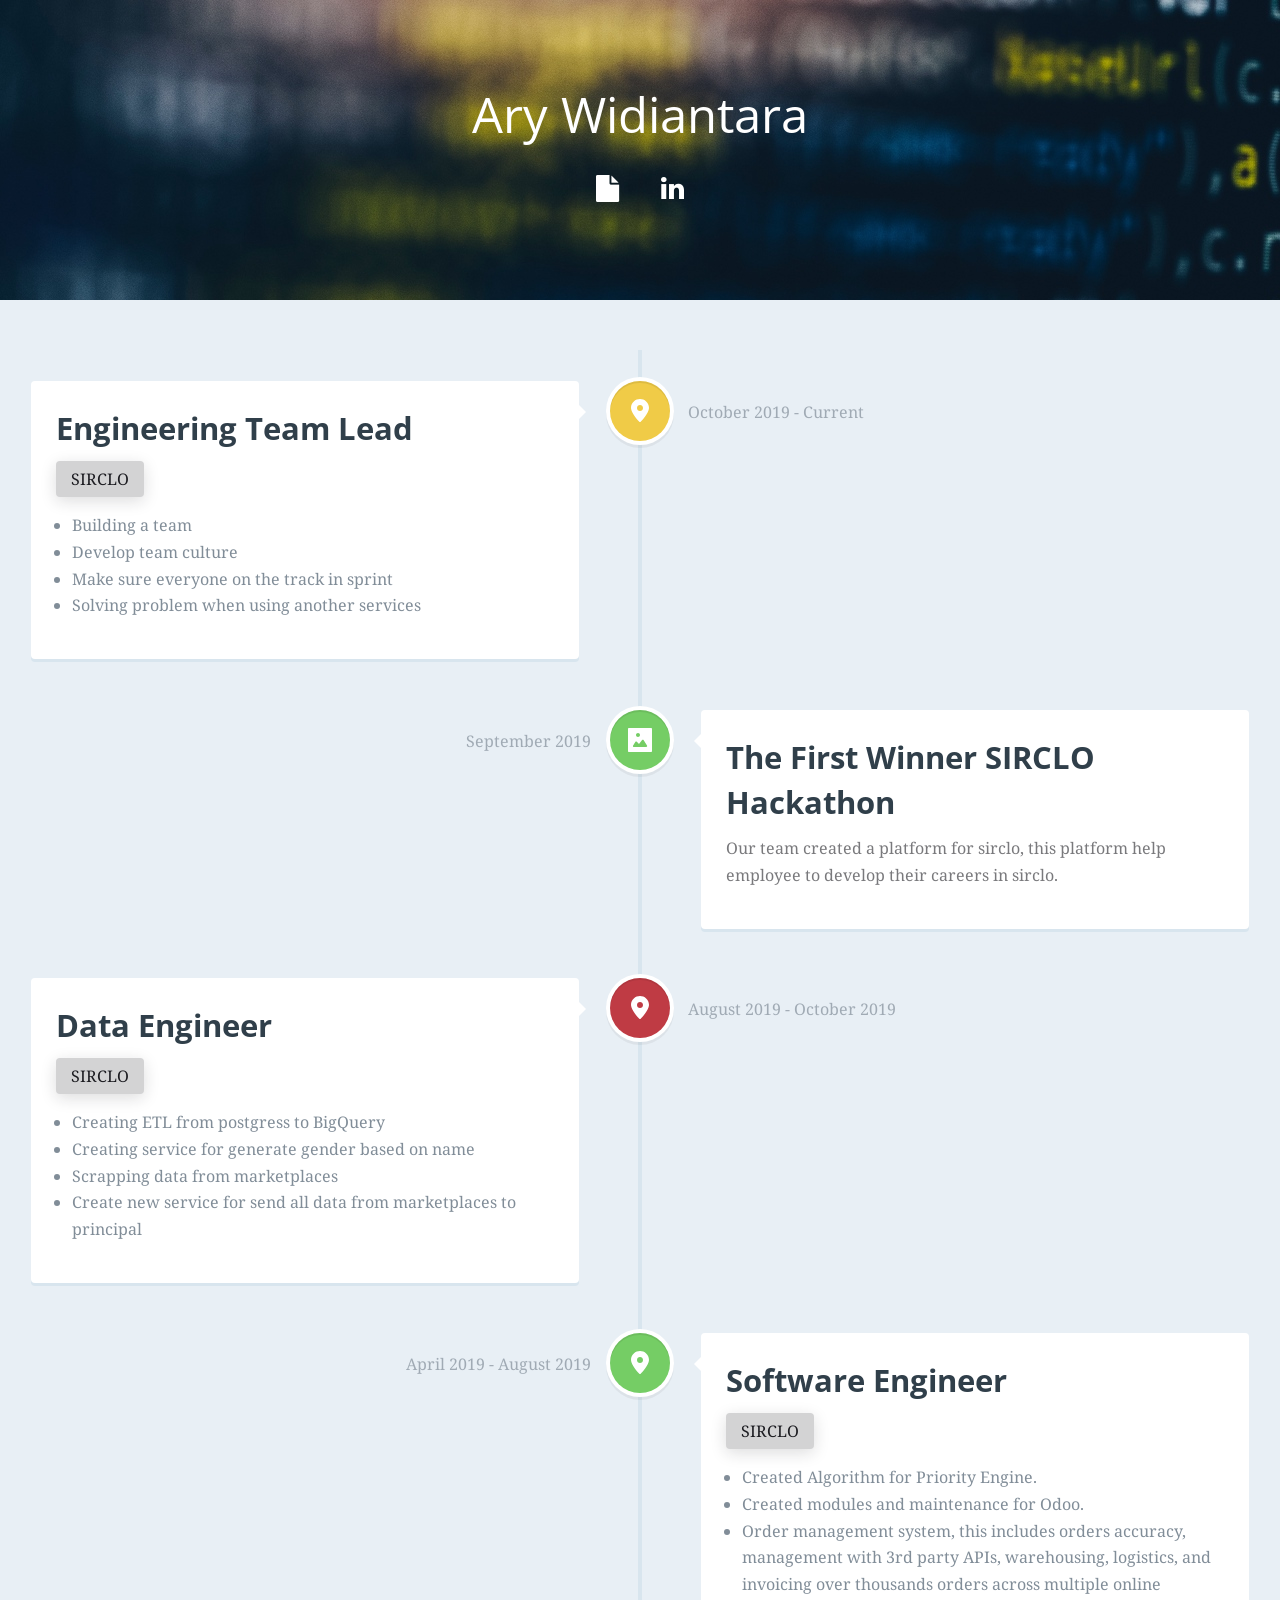
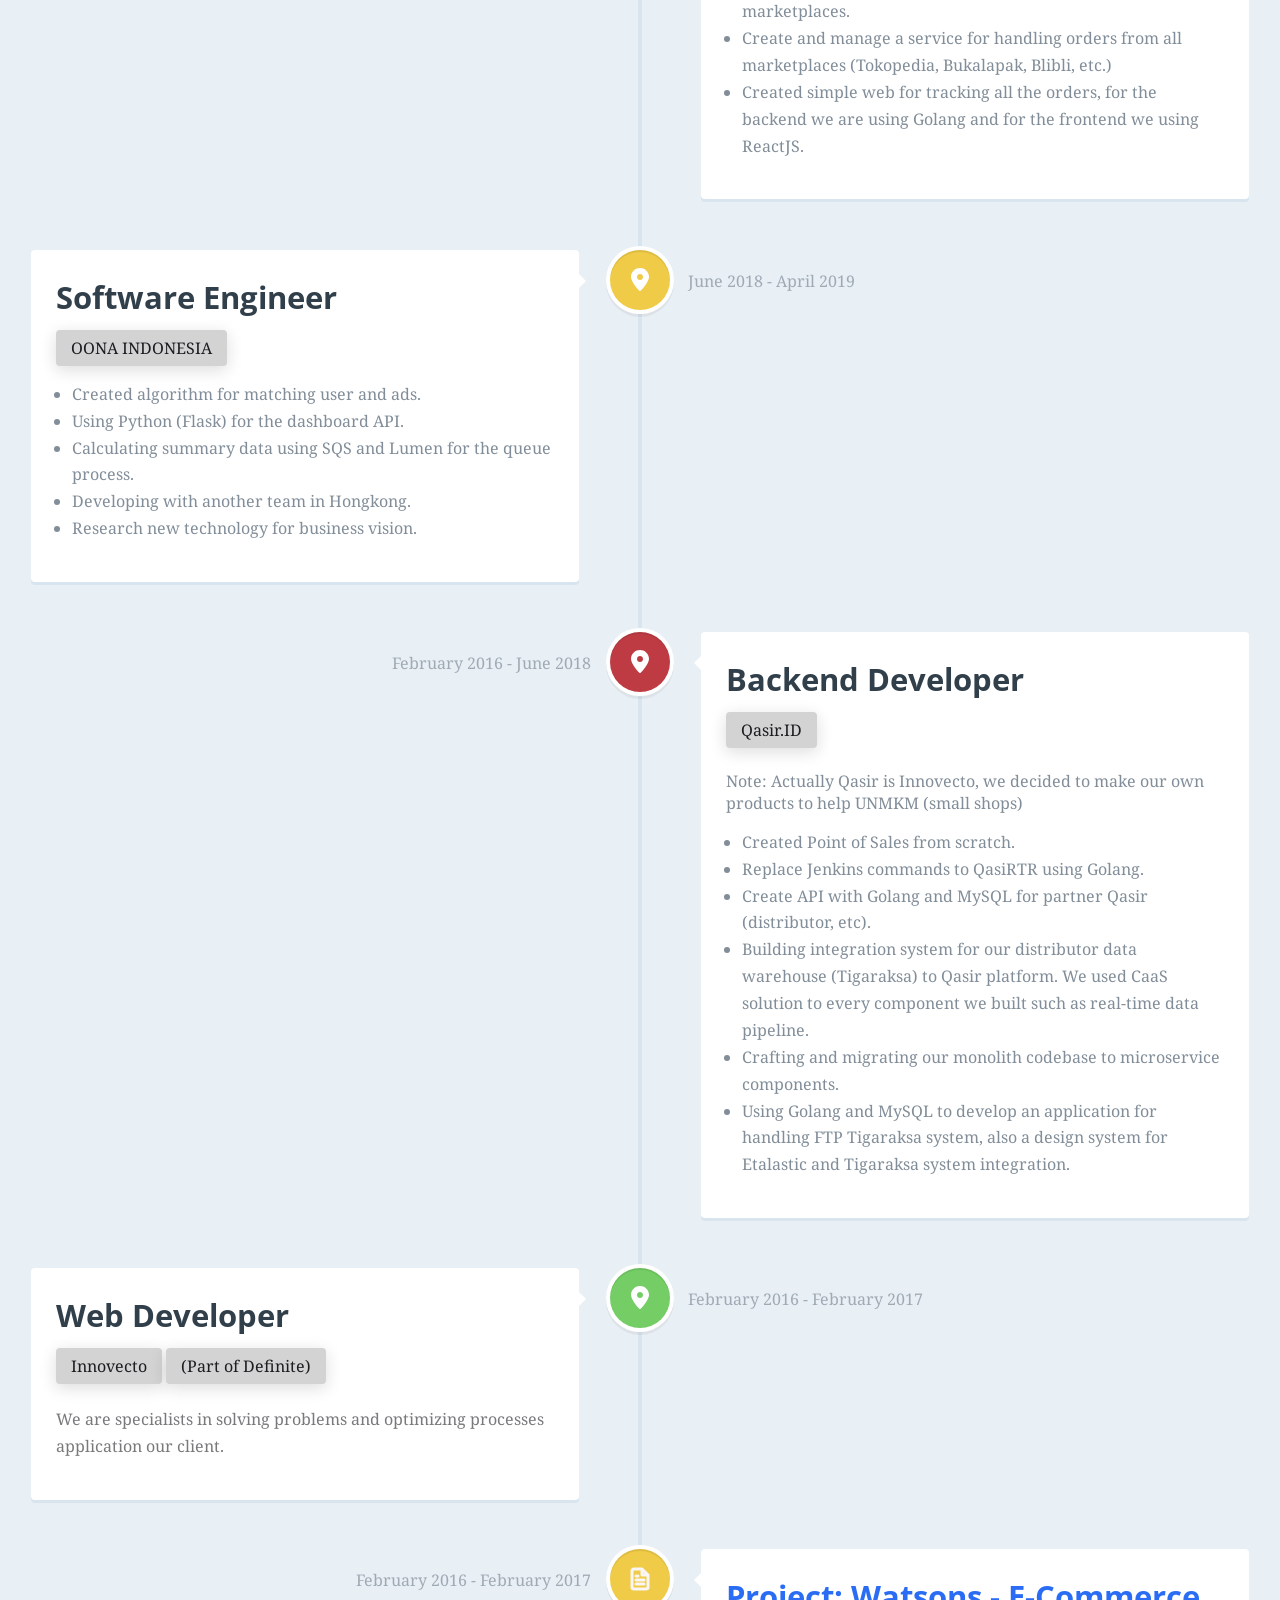
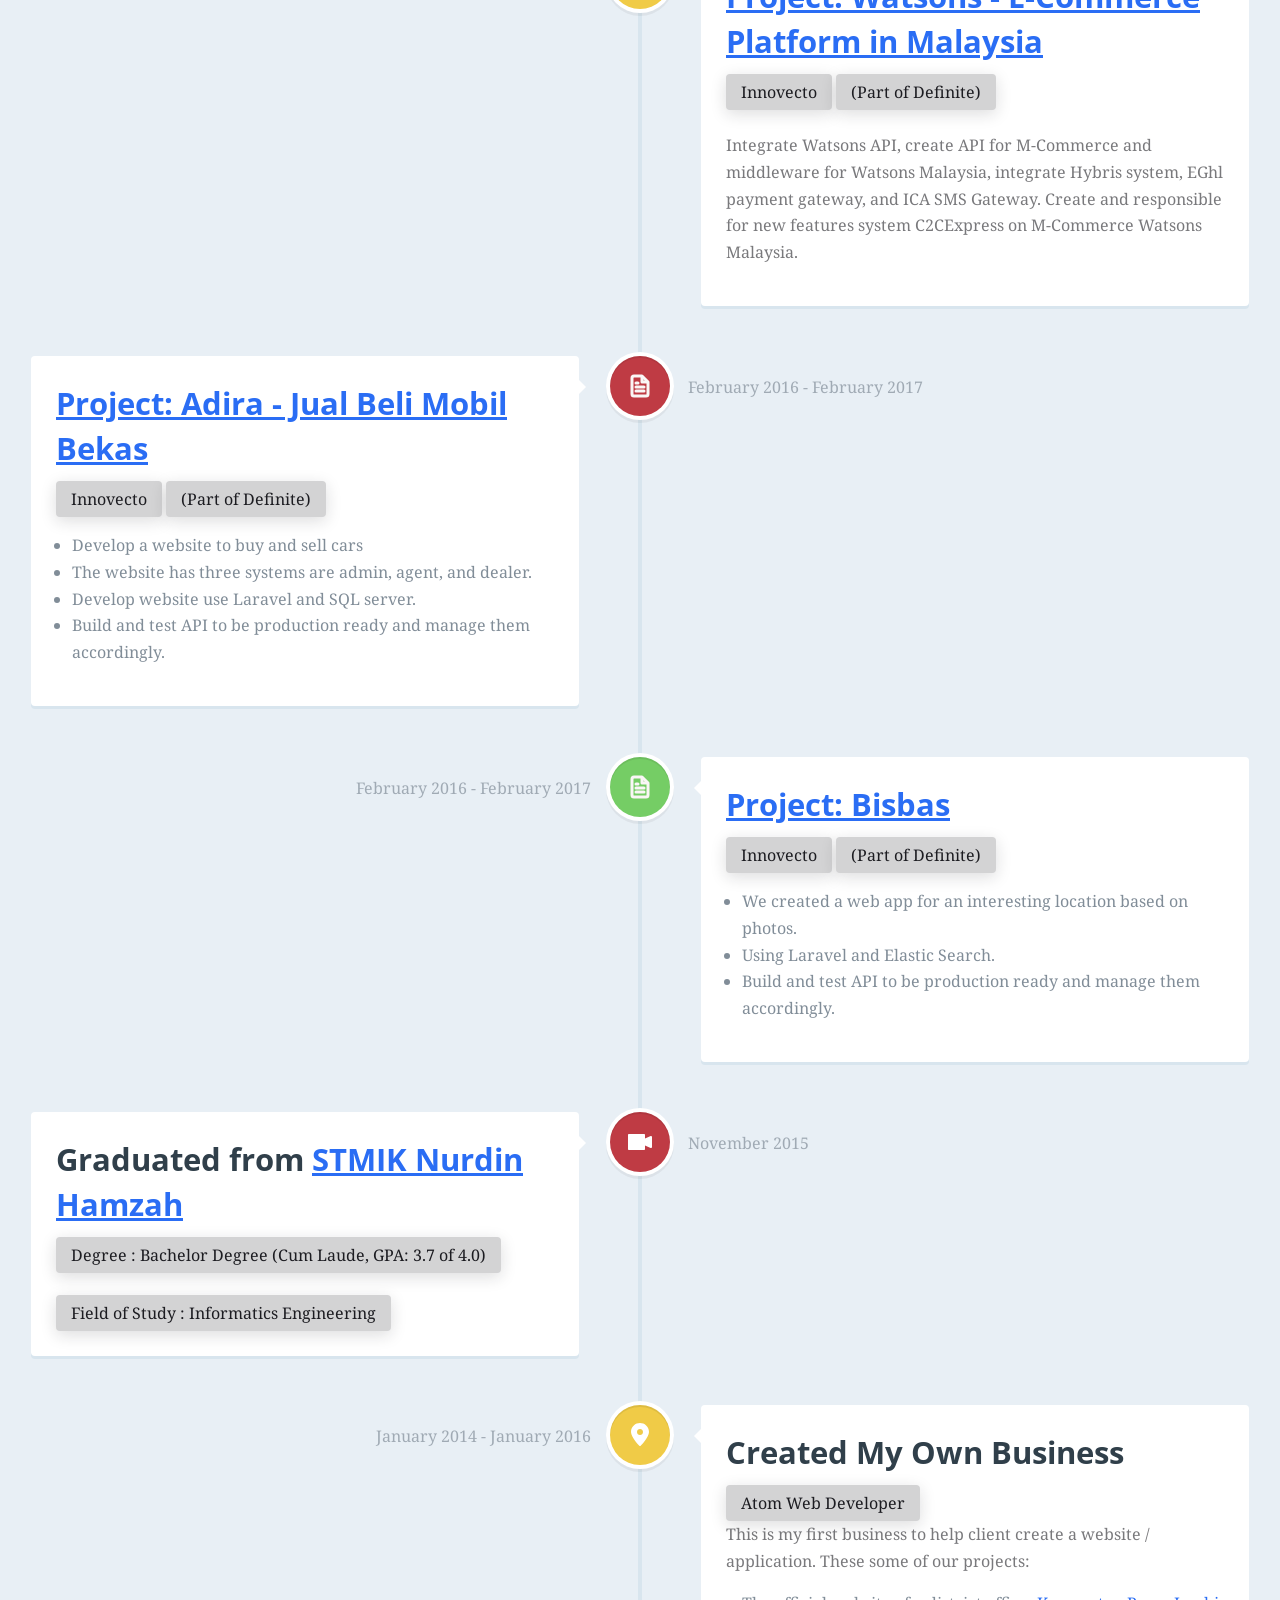
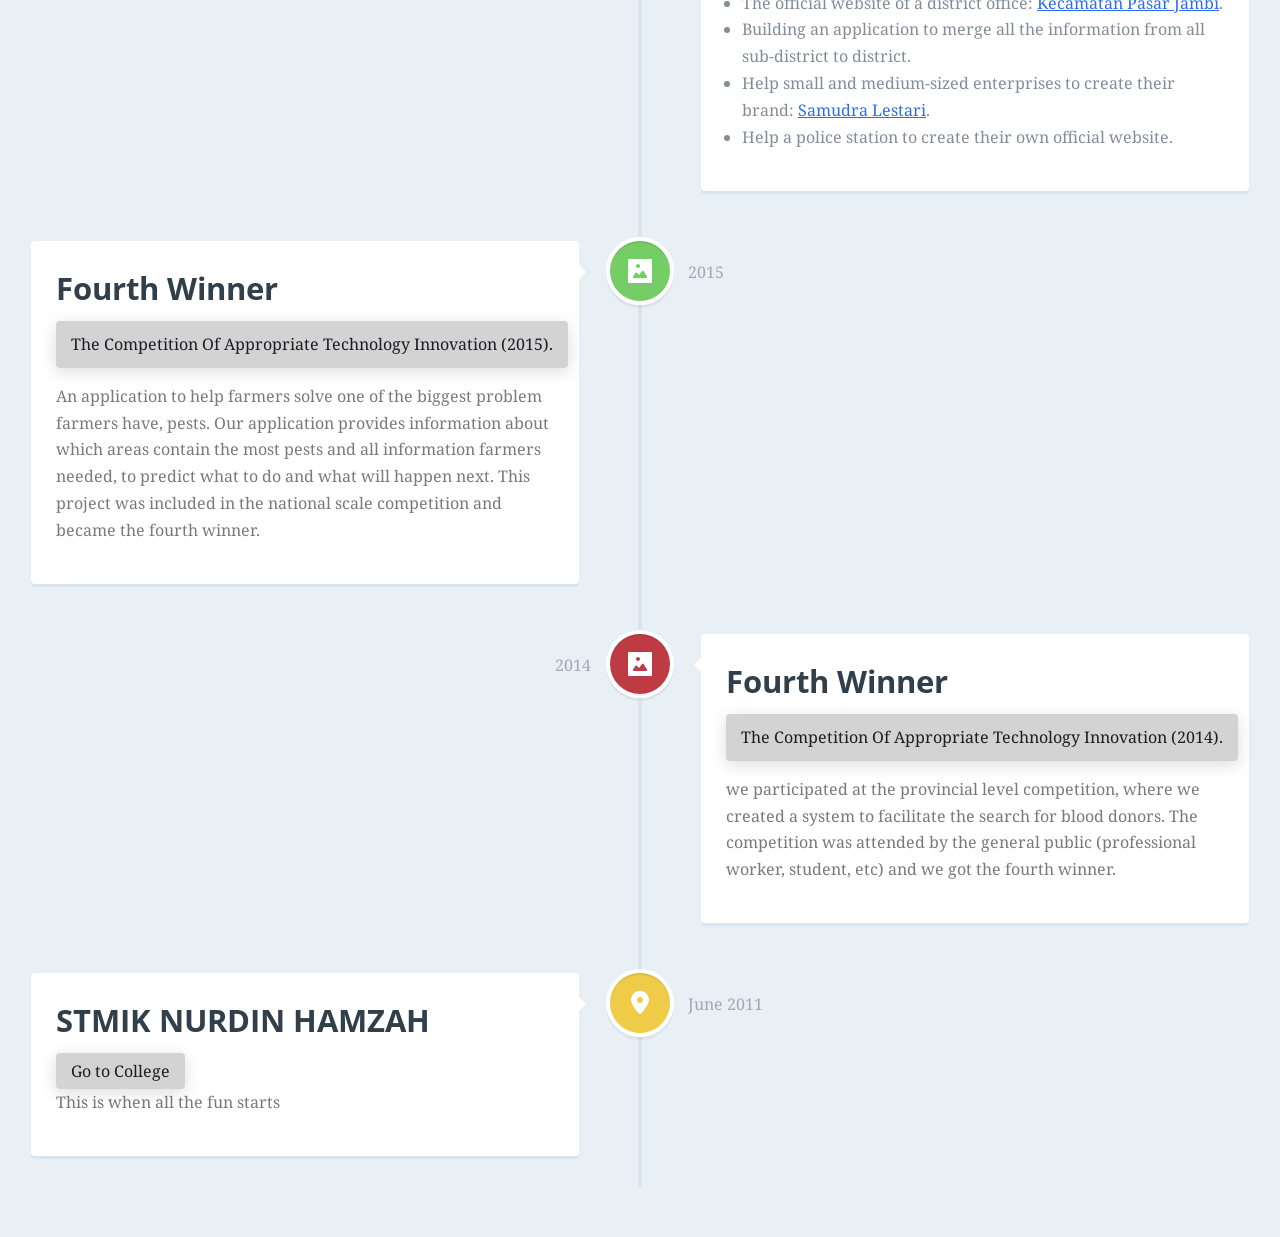
==== index.html @ ec3fc673 "add new personal website" ====
<!doctype html>
<html lang="en">
<head>
	<meta charset="UTF-8">
	<meta name="viewport" content="width=device-width, initial-scale=1">
	<script>document.getElementsByTagName("html")[0].className += " js";</script>
	<link rel="stylesheet" href="assets/css/style.css">
	<link rel="stylesheet" href="assets/font-awesome/css/font-awesome.css">
	<title>My Resume | Ary Widiantara</title>
</head>
<body>
	<header class="cd-main-header text-center flex flex-column flex-center">
    	<h1>Ary Widiantara</h1>
    	<p class="margin-top-sm">
			<a href="https://bit.ly/cv-ary-widiantara" class="btn btn-outline-light" target="_blank">
				<i class="fa fa-file" style="font-size: 27px;"></i>
			</a>
			<a href="https://www.linkedin.com/in/arywidiantara" class="btn btn-outline-light" target="_blank">
				<i class="fa fa-linkedin" style="font-size: 27px;"></i>
			</a>
		</p>
  	</header>

  	<section class="cd-timeline js-cd-timeline">
    	<div class="container max-width-lg cd-timeline__container">
     		<div class="cd-timeline__block">
				<div class="cd-timeline__img cd-timeline__img--location">
					<!-- <img src="assets/img/cd-icon-location.svg" alt="Location"> -->
					<img src="assets/img/cd-icon-location.svg" alt="Idea">
        		</div> <!-- cd-timeline__img -->

        		<div class="cd-timeline__content text-component">
		  			<h2>Engineering Team Lead</h2>
		  			<a href="https://www.sirclo.com/id/" target="_blank" class="btn btn--subtle">
						SIRCLO
					</a>
					<p class="color-contrast-medium">
						<ul>
							<li>Building a team</li>
							<li>Develop team culture</li>
							<li>Make sure everyone on the track in sprint</li>
							<li>Solving problem when using another services</li>
						</ul>
					</p>
					
          			<div class="flex justify-between items-center">
            			<span class="cd-timeline__date">October 2019 - Current</span>
          			</div>
        		</div> <!-- cd-timeline__content -->
			</div> <!-- cd-timeline__block -->

			<div class="cd-timeline__block">
				<div class="cd-timeline__img cd-timeline__img--picture">
					<img src="assets/img/cd-icon-picture.svg" alt="Location">
				</div> <!-- cd-timeline__img -->

				<div class="cd-timeline__content text-component">
					<h2>The First Winner SIRCLO Hackathon</h2>
					<p class="color-contrast-medium">
					Our team created a platform for sirclo, this platform help employee to develop their careers in sirclo.
					</p>

					<div class="flex justify-between items-center">
						<span class="cd-timeline__date">September 2019</span>
					</div>
				</div> <!-- cd-timeline__content -->
			</div> <!-- cd-timeline__block -->
			
			<div class="cd-timeline__block">
				<div class="cd-timeline__img cd-timeline__img--movie">
					<!-- <img src="assets/img/cd-icon-location.svg" alt="Location"> -->
					<img src="assets/img/cd-icon-location.svg" alt="Idea">
				</div> <!-- cd-timeline__img -->
			
				<div class="cd-timeline__content text-component">
					<h2>Data Engineer</h2>
					<a href="https://www.sirclo.com/id/" target="_blank" class="btn btn--subtle">
						SIRCLO
					</a>
					<p class="color-contrast-medium">
						<ul>
							<li>Creating ETL from postgress to BigQuery</li>
							<li>Creating service for generate gender based on name</li>
							<li>Scrapping data from marketplaces</li>
							<li>Create new service for send all data from marketplaces to principal</li>
						</ul>
					</p>
			
					<div class="flex justify-between items-center">
						<span class="cd-timeline__date">August 2019 - October 2019</span>
					</div>
				</div> <!-- cd-timeline__content -->
			</div> <!-- cd-timeline__block -->
			
			<div class="cd-timeline__block">
				<div class="cd-timeline__img cd-timeline__img--picture">
					<!-- <img src="assets/img/cd-icon-location.svg" alt="Location"> -->
					<img src="assets/img/cd-icon-location.svg" alt="Idea">
				</div> <!-- cd-timeline__img -->
			
				<div class="cd-timeline__content text-component">
					<h2>Software Engineer</h2>
					<a href="https://www.sirclo.com/id/" target="_blank" class="btn btn--subtle">
						SIRCLO
					</a>
					<p class="color-contrast-medium">
						<ul>
							<li>Created Algorithm for Priority Engine.</li>
							<li>Created modules and maintenance for Odoo.</li>
							<li>Order management system, this includes orders accuracy, management with 3rd party APIs, warehousing, logistics, and invoicing
							over thousands orders across multiple online marketplaces.</li>
							<li>Create and manage a service for handling orders from all marketplaces (Tokopedia, Bukalapak, Blibli, etc.)</li>
							<li>Created simple web for tracking all the orders, for the backend we are using Golang and for the frontend we using
							ReactJS.</li>
						</ul>
					</p>
			
					<div class="flex justify-between items-center">
						<span class="cd-timeline__date">April 2019 - August 2019</span>
					</div>
				</div> <!-- cd-timeline__content -->
			</div> <!-- cd-timeline__block -->

			<div class="cd-timeline__block">
				<div class="cd-timeline__img cd-timeline__img--location">
					<!-- <img src="assets/img/cd-icon-location.svg" alt="Location"> -->
					<img src="assets/img/cd-icon-location.svg" alt="Idea">
				</div> <!-- cd-timeline__img -->
			
				<div class="cd-timeline__content text-component">
					<h2>Software Engineer</h2>
					<a href="https://www.oonatv.com/" target="_blank" class="btn btn--subtle">
						OONA INDONESIA
					</a>
					<p class="color-contrast-medium">
						<ul>
							<li>Created algorithm for matching user and ads.</li>
							<li>Using Python (Flask) for the dashboard API.</li>
							<li>Calculating summary data using SQS and Lumen for the queue process.</li>
							<li>Developing with another team in Hongkong.</li>
							<li>Research new technology for business vision.</li>
						</ul>
					</p>
			
					<div class="flex justify-between items-center">
						<span class="cd-timeline__date">June 2018 - April 2019</span>
					</div>
				</div> <!-- cd-timeline__content -->
			</div> <!-- cd-timeline__block -->

			<div class="cd-timeline__block">
				<div class="cd-timeline__img cd-timeline__img--movie">
					<!-- <img src="assets/img/cd-icon-location.svg" alt="Location"> -->
					<img src="assets/img/cd-icon-location.svg" alt="Idea">
				</div> <!-- cd-timeline__img -->
			
				<div class="cd-timeline__content text-component">
					<h2>Backend Developer</h2>
					<a href="https://www.qasir.id/" target="_blank" class="btn btn--subtle">
						Qasir.ID
					</a>
					<br><br>
					Note: Actually Qasir is Innovecto, we decided to make our own products to help UNMKM (small shops)
					<p class="color-contrast-medium">
						<ul>
							<li>Created Point of Sales from scratch.</li>
							<li>Replace Jenkins commands to QasiRTR using Golang.</li>
							<li>Create API with Golang and MySQL for partner Qasir (distributor, etc).</li>
							<li>Building integration system for our distributor data warehouse (Tigaraksa) to Qasir platform. We used CaaS solution to
							every component we built such as real-time data pipeline.</li>
							<li>Crafting and migrating our monolith codebase to microservice components.</li>
							<li>Using Golang and MySQL to develop an application for handling FTP Tigaraksa system, also a design system for Etalastic
							and Tigaraksa system integration.</li>
						</ul>
					</p>
			
					<div class="flex justify-between items-center">
						<span class="cd-timeline__date">February 2016 - June 2018</span>
					</div>
				</div> <!-- cd-timeline__content -->
			</div> <!-- cd-timeline__block -->

			<div class="cd-timeline__block">
				<div class="cd-timeline__img cd-timeline__img--picture">
					<!-- <img src="assets/img/cd-icon-location.svg" alt="Location"> -->
					<img src="assets/img/cd-icon-location.svg" alt="Idea">
				</div> <!-- cd-timeline__img -->
			
				<div class="cd-timeline__content text-component">
					<h2>Web Developer</h2>
					<a href="https://www.innovecto.com/" target="_blank" class="btn btn--subtle">
						Innovecto </a>
					<a href="https://definite.co.id/" target="_blank" class="btn btn--subtle">
						(Part of Definite)
					</a>
					<br><br>
					<p class="color-contrast-medium">We are specialists in solving problems and optimizing processes application our client.</p>
					
					<div class="flex justify-between items-center">
						<span class="cd-timeline__date">February 2016 - February 2017</span>
					</div>
				</div> <!-- cd-timeline__content -->
			</div> <!-- cd-timeline__block -->

			<div class="cd-timeline__block">
				<div class="cd-timeline__img cd-timeline__img--location">
					<!-- <img src="assets/img/cd-icon-location.svg" alt="Location"> -->
					<img src="assets/img/text.svg" alt="Idea">
				</div> <!-- cd-timeline__img -->
			
				<div class="cd-timeline__content text-component">
					<h2>
						<a href="http://www.watsons.com.my/" target="_blank">	
							Project: Watsons - E-Commerce Platform in Malaysia
						</a>
					</h2>
					<a href="https://www.innovecto.com/" target="_blank" class="btn btn--subtle">
						Innovecto </a>
					<a href="https://definite.co.id/" target="_blank" class="btn btn--subtle">
						(Part of Definite)
					</a>
					<br><br>
					<p class="color-contrast-medium">Integrate Watsons API, create API for M-Commerce and middleware for Watsons Malaysia, integrate Hybris system, EGhl
					payment gateway, and ICA SMS Gateway. Create and responsible for new features system C2CExpress on M-Commerce Watsons
					Malaysia.</p>
					
					<div class="flex justify-between items-center">
						<span class="cd-timeline__date">February 2016 - February 2017</span>
					</div>
				</div> <!-- cd-timeline__content -->
			</div> <!-- cd-timeline__block -->
			
			<div class="cd-timeline__block">
				<div class="cd-timeline__img cd-timeline__img--movie">
					<!-- <img src="assets/img/cd-icon-location.svg" alt="Location"> -->
					<img src="assets/img/text.svg" alt="Idea">
				</div> <!-- cd-timeline__img -->
			
				<div class="cd-timeline__content text-component">
					<h2>
						<a href="https://rajamobkas.com/" target="_blank">	
							Project: Adira - Jual Beli Mobil Bekas
						</a>
					</h2>
					<a href="https://www.innovecto.com/" target="_blank" class="btn btn--subtle">
						Innovecto </a>
					<a href="https://definite.co.id/" target="_blank" class="btn btn--subtle">
						(Part of Definite)
					</a>
					<p class="color-contrast-medium">
						<ul>
							<li>Develop a website to buy and sell cars</li>
							<li>The website has three systems are admin, agent, and dealer.</li>
							<li>Develop website use Laravel and SQL server.</li>
							<li>Build and test API to be production ready and manage them accordingly.</li>
						</ul>
					</p>
			
					<div class="flex justify-between items-center">
						<span class="cd-timeline__date">February 2016 - February 2017</span>
					</div>
				</div> <!-- cd-timeline__content -->
			</div> <!-- cd-timeline__block -->
			
			<div class="cd-timeline__block">
				<div class="cd-timeline__img cd-timeline__img--picture">
					<!-- <img src="assets/img/cd-icon-location.svg" alt="Location"> -->
					<img src="assets/img/text.svg" alt="Idea">
				</div> <!-- cd-timeline__img -->
			
				<div class="cd-timeline__content text-component">
					<h2>
						<a href="https://bisbas.id/" target="_blank">	
							Project: Bisbas
						</a>
					</h2>
					<a href="https://www.innovecto.com/" target="_blank" class="btn btn--subtle">
						Innovecto </a>
					<a href="https://definite.co.id/" target="_blank" class="btn btn--subtle">
						(Part of Definite)
					</a>
					<p class="color-contrast-medium">
						<ul>
							<li>We created a web app for an interesting location based on photos.</li>
							<li>Using Laravel and Elastic Search.</li>
							<li>Build and test API to be production ready and manage them accordingly.</li>
						</ul>
					</p>
			
					<div class="flex justify-between items-center">
						<span class="cd-timeline__date">February 2016 - February 2017</span>
					</div>
				</div> <!-- cd-timeline__content -->
			</div> <!-- cd-timeline__block -->

			<div class="cd-timeline__block">
				<div class="cd-timeline__img cd-timeline__img--movie">
					<img src="assets/img/cd-icon-movie.svg" alt="Movie">
				</div> <!-- cd-timeline__img -->

				<div class="cd-timeline__content text-component">
					<h2>Graduated from <a href="https://www.stmiknh.ac.id/" target="_blank">STMIK Nurdin Hamzah</a></h2>
					<a href="#" class="btn btn--subtle">
						Degree : Bachelor Degree (Cum Laude, GPA: 3.7 of 4.0)
					</a><br><br>
					<a href="#" class="btn btn--subtle">
						Field of Study : Informatics Engineering
					</a>
				
				<div class="flex justify-between items-center">
					<span class="cd-timeline__date">November 2015</span>
				</div>
				</div> <!-- cd-timeline__content -->
			</div> <!-- cd-timeline__block -->

			<div class="cd-timeline__block">
				<div class="cd-timeline__img cd-timeline__img--location">
					<img src="assets/img/cd-icon-location.svg" alt="location">
				</div> <!-- cd-timeline__img -->

				<div class="cd-timeline__content text-component">
				<h2>Created My Own Business</h2>
				<a href="http://atom-wd.com" class="btn btn--subtle">
					Atom Web Developer
				</a>
				<p class="color-contrast-medium">
					This is my first business to help client create a website / application. These some of our projects: 
				</p>
				<p class="color-contrast-medium">
					<ul>
						<li>The official website of a district office:  <a href="http://kecpasarjambi.com/">Kecamatan Pasar Jambi</a>.</li>
						<li>Building an application to merge all the information from all sub-district to district.</li>
						<li>Help small and medium-sized enterprises to create their brand: <a href="http://samudralestari.com/">Samudra Lestari</a>.</li>
						<li>Help a police station to create their own official website.</li>
					</ul>
				</p>

				<div class="flex justify-between items-center">
					<span class="cd-timeline__date">January 2014 - January 2016</span>
				</div>
				</div> <!-- cd-timeline__content -->
			</div> <!-- cd-timeline__block -->

			<div class="cd-timeline__block">
				<div class="cd-timeline__img cd-timeline__img--picture">
					<img src="assets/img/cd-icon-picture.svg" alt="Location">
				</div> <!-- cd-timeline__img -->

				<div class="cd-timeline__content text-component">
					<h2>Fourth Winner</h2>
					<p class="btn btn--subtle">
						The Competition Of Appropriate Technology Innovation (2015).
					</p>
					<p class="color-contrast-medium">
							An application to help farmers solve one of the biggest problem farmers have, pests. Our application provides information
							about which areas contain the most pests and all information farmers needed, to predict what to do and what will happen next.
							This project was included in the national scale competition and became the fourth winner.
					</p>

					<div class="flex justify-between items-center">
						<span class="cd-timeline__date">2015</span>
					</div>
				</div> <!-- cd-timeline__content -->
			</div> <!-- cd-timeline__block -->

			<div class="cd-timeline__block">
				<div class="cd-timeline__img cd-timeline__img--movie">
					<img src="assets/img/cd-icon-picture.svg" alt="Location">
				</div> <!-- cd-timeline__img -->

				<div class="cd-timeline__content text-component">
					<h2>Fourth Winner</h2>
					<p class="btn btn--subtle">
						The Competition Of Appropriate Technology Innovation (2014).
					</p>
					<p class="color-contrast-medium">
						we participated at the provincial level competition, where we created a system to facilitate the search
						for blood donors. The competition was attended by the general public (professional worker, student, etc) 
						and we got the fourth winner.
					</p>

					<div class="flex justify-between items-center">
						<span class="cd-timeline__date">2014</span>
					</div>
				</div> <!-- cd-timeline__content -->
			</div> <!-- cd-timeline__block -->

			<div class="cd-timeline__block">
				<div class="cd-timeline__img cd-timeline__img--location">
					<img src="assets/img/cd-icon-location.svg" alt="Location">
				</div> <!-- cd-timeline__img -->

				<div class="cd-timeline__content text-component">
					<h2>STMIK NURDIN HAMZAH</h2>
					<a href="#" class="btn btn--subtle">Go to College</a>
					<p class="color-contrast-medium">This is when all the fun starts</p>

					<div class="flex justify-between items-center">
						<span class="cd-timeline__date">June 2011</span>
					</div>
				</div> <!-- cd-timeline__content -->
			</div> <!-- cd-timeline__block -->

    	</div>
  	</section> <!-- cd-timeline -->
  	<script src="assets/js/main.js"></script>
</body>
</html>
---- assets/css/style.css ----
@import url("https://fonts.googleapis.com/css?family=Droid+Serif|Open+Sans:400,700");*,*::after,*::before{box-sizing:inherit}*{font:inherit}html,body,div,span,applet,object,iframe,h1,h2,h3,h4,h5,h6,p,blockquote,pre,a,abbr,acronym,address,big,cite,code,del,dfn,em,img,ins,kbd,q,s,samp,small,strike,strong,sub,sup,tt,var,b,u,i,center,dl,dt,dd,ol,ul,li,fieldset,form,label,legend,table,caption,tbody,tfoot,thead,tr,th,td,article,aside,canvas,details,embed,figure,figcaption,footer,header,hgroup,menu,nav,output,ruby,section,summary,time,mark,audio,video,hr{margin:0;padding:0;border:0}html{box-sizing:border-box}body{background-color:hsl(0, 0%, 100%);background-color:var(--color-bg, white)}article,aside,details,figcaption,figure,footer,header,hgroup,menu,nav,section,main,form legend{display:block}ol,ul{list-style:none}blockquote,q{quotes:none}button,input,textarea,select{margin:0}.btn,.form-control,.link,.reset{background-color:transparent;padding:0;border:0;border-radius:0;color:inherit;line-height:inherit;-webkit-appearance:none;-moz-appearance:none;appearance:none}select.form-control::-ms-expand{display:none}textarea{resize:vertical;overflow:auto;vertical-align:top}input::-ms-clear{display:none}table{border-collapse:collapse;border-spacing:0}img,video,svg{max-width:100%}[data-theme]{background-color:hsl(0, 0%, 100%);background-color:var(--color-bg, #fff);color:hsl(240, 4%, 20%);color:var(--color-contrast-high, #313135)}:root{--space-unit:  1em;--space-xxxxs: calc(0.125*var(--space-unit));--space-xxxs:  calc(0.25*var(--space-unit));--space-xxs:   calc(0.375*var(--space-unit));--space-xs:    calc(0.5*var(--space-unit));--space-sm:    calc(0.75*var(--space-unit));--space-md:    calc(1.25*var(--space-unit));--space-lg:    calc(2*var(--space-unit));--space-xl:    calc(3.25*var(--space-unit));--space-xxl:   calc(5.25*var(--space-unit));--space-xxxl:  calc(8.5*var(--space-unit));--space-xxxxl: calc(13.75*var(--space-unit));--component-padding: var(--space-md)}:root{--max-width-xxs: 32rem;--max-width-xs:  38rem;--max-width-sm:  48rem;--max-width-md:  64rem;--max-width-lg:  80rem;--max-width-xl:  90rem;--max-width-xxl: 120rem}.container{width:calc(100% - 1.25em);width:calc(100% - 2*var(--component-padding));margin-left:auto;margin-right:auto}.max-width-xxs{max-width:32rem;max-width:var(--max-width-xxs)}.max-width-xs{max-width:38rem;max-width:var(--max-width-xs)}.max-width-sm{max-width:48rem;max-width:var(--max-width-sm)}.max-width-md{max-width:64rem;max-width:var(--max-width-md)}.max-width-lg{max-width:80rem;max-width:var(--max-width-lg)}.max-width-xl{max-width:90rem;max-width:var(--max-width-xl)}.max-width-xxl{max-width:120rem;max-width:var(--max-width-xxl)}.max-width-adaptive-sm{max-width:38rem;max-width:var(--max-width-xs)}@media (min-width: 64rem){.max-width-adaptive-sm{max-width:48rem;max-width:var(--max-width-sm)}}.max-width-adaptive-md{max-width:38rem;max-width:var(--max-width-xs)}@media (min-width: 64rem){.max-width-adaptive-md{max-width:64rem;max-width:var(--max-width-md)}}.max-width-adaptive,.max-width-adaptive-lg{max-width:38rem;max-width:var(--max-width-xs)}@media (min-width: 64rem){.max-width-adaptive,.max-width-adaptive-lg{max-width:64rem;max-width:var(--max-width-md)}}@media (min-width: 90rem){.max-width-adaptive,.max-width-adaptive-lg{max-width:80rem;max-width:var(--max-width-lg)}}.max-width-adaptive-xl{max-width:38rem;max-width:var(--max-width-xs)}@media (min-width: 64rem){.max-width-adaptive-xl{max-width:64rem;max-width:var(--max-width-md)}}@media (min-width: 90rem){.max-width-adaptive-xl{max-width:90rem;max-width:var(--max-width-xl)}}.grid{--grid-gap: 0px;display:-ms-flexbox;display:flex;-ms-flex-wrap:wrap;flex-wrap:wrap}.grid>*{-ms-flex-preferred-size:100%;flex-basis:100%}[class*="grid-gap"]{margin-bottom:1em * -1;margin-bottom:calc(var(--grid-gap, 1em)*-1);margin-right:1em * -1;margin-right:calc(var(--grid-gap, 1em)*-1)}[class*="grid-gap"]>*{margin-bottom:1em;margin-bottom:var(--grid-gap, 1em);margin-right:1em;margin-right:var(--grid-gap, 1em)}.grid-gap-xxxxs{--grid-gap: var(--space-xxxxs)}.grid-gap-xxxs{--grid-gap: var(--space-xxxs)}.grid-gap-xxs{--grid-gap: var(--space-xxs)}.grid-gap-xs{--grid-gap: var(--space-xs)}.grid-gap-sm{--grid-gap: var(--space-sm)}.grid-gap-md{--grid-gap: var(--space-md)}.grid-gap-lg{--grid-gap: var(--space-lg)}.grid-gap-xl{--grid-gap: var(--space-xl)}.grid-gap-xxl{--grid-gap: var(--space-xxl)}.grid-gap-xxxl{--grid-gap: var(--space-xxxl)}.grid-gap-xxxxl{--grid-gap: var(--space-xxxxl)}.col{-ms-flex-positive:1;flex-grow:1;-ms-flex-preferred-size:0;flex-basis:0;max-width:100%}.col-1{-ms-flex-preferred-size:calc(8.33% - 0.01px - 1em);-ms-flex-preferred-size:calc(8.33% - 0.01px - var(--grid-gap, 1em));flex-basis:calc(8.33% - 0.01px - 1em);flex-basis:calc(8.33% - 0.01px - var(--grid-gap, 1em));max-width:calc(8.33% - 0.01px - 1em);max-width:calc(8.33% - 0.01px - var(--grid-gap, 1em))}.col-2{-ms-flex-preferred-size:calc(16.66% - 0.01px - 1em);-ms-flex-preferred-size:calc(16.66% - 0.01px - var(--grid-gap, 1em));flex-basis:calc(16.66% - 0.01px - 1em);flex-basis:calc(16.66% - 0.01px - var(--grid-gap, 1em));max-width:calc(16.66% - 0.01px - 1em);max-width:calc(16.66% - 0.01px - var(--grid-gap, 1em))}.col-3{-ms-flex-preferred-size:calc(25% - 0.01px - 1em);-ms-flex-preferred-size:calc(25% - 0.01px - var(--grid-gap, 1em));flex-basis:calc(25% - 0.01px - 1em);flex-basis:calc(25% - 0.01px - var(--grid-gap, 1em));max-width:calc(25% - 0.01px - 1em);max-width:calc(25% - 0.01px - var(--grid-gap, 1em))}.col-4{-ms-flex-preferred-size:calc(33.33% - 0.01px - 1em);-ms-flex-preferred-size:calc(33.33% - 0.01px - var(--grid-gap, 1em));flex-basis:calc(33.33% - 0.01px - 1em);flex-basis:calc(33.33% - 0.01px - var(--grid-gap, 1em));max-width:calc(33.33% - 0.01px - 1em);max-width:calc(33.33% - 0.01px - var(--grid-gap, 1em))}.col-5{-ms-flex-preferred-size:calc(41.66% - 0.01px - 1em);-ms-flex-preferred-size:calc(41.66% - 0.01px - var(--grid-gap, 1em));flex-basis:calc(41.66% - 0.01px - 1em);flex-basis:calc(41.66% - 0.01px - var(--grid-gap, 1em));max-width:calc(41.66% - 0.01px - 1em);max-width:calc(41.66% - 0.01px - var(--grid-gap, 1em))}.col-6{-ms-flex-preferred-size:calc(50% - 0.01px - 1em);-ms-flex-preferred-size:calc(50% - 0.01px - var(--grid-gap, 1em));flex-basis:calc(50% - 0.01px - 1em);flex-basis:calc(50% - 0.01px - var(--grid-gap, 1em));max-width:calc(50% - 0.01px - 1em);max-width:calc(50% - 0.01px - var(--grid-gap, 1em))}.col-7{-ms-flex-preferred-size:calc(58.33% - 0.01px - 1em);-ms-flex-preferred-size:calc(58.33% - 0.01px - var(--grid-gap, 1em));flex-basis:calc(58.33% - 0.01px - 1em);flex-basis:calc(58.33% - 0.01px - var(--grid-gap, 1em));max-width:calc(58.33% - 0.01px - 1em);max-width:calc(58.33% - 0.01px - var(--grid-gap, 1em))}.col-8{-ms-flex-preferred-size:calc(66.66% - 0.01px - 1em);-ms-flex-preferred-size:calc(66.66% - 0.01px - var(--grid-gap, 1em));flex-basis:calc(66.66% - 0.01px - 1em);flex-basis:calc(66.66% - 0.01px - var(--grid-gap, 1em));max-width:calc(66.66% - 0.01px - 1em);max-width:calc(66.66% - 0.01px - var(--grid-gap, 1em))}.col-9{-ms-flex-preferred-size:calc(75% - 0.01px - 1em);-ms-flex-preferred-size:calc(75% - 0.01px - var(--grid-gap, 1em));flex-basis:calc(75% - 0.01px - 1em);flex-basis:calc(75% - 0.01px - var(--grid-gap, 1em));max-width:calc(75% - 0.01px - 1em);max-width:calc(75% - 0.01px - var(--grid-gap, 1em))}.col-10{-ms-flex-preferred-size:calc(83.33% - 0.01px - 1em);-ms-flex-preferred-size:calc(83.33% - 0.01px - var(--grid-gap, 1em));flex-basis:calc(83.33% - 0.01px - 1em);flex-basis:calc(83.33% - 0.01px - var(--grid-gap, 1em));max-width:calc(83.33% - 0.01px - 1em);max-width:calc(83.33% - 0.01px - var(--grid-gap, 1em))}.col-11{-ms-flex-preferred-size:calc(91.66% - 0.01px - 1em);-ms-flex-preferred-size:calc(91.66% - 0.01px - var(--grid-gap, 1em));flex-basis:calc(91.66% - 0.01px - 1em);flex-basis:calc(91.66% - 0.01px - var(--grid-gap, 1em));max-width:calc(91.66% - 0.01px - 1em);max-width:calc(91.66% - 0.01px - var(--grid-gap, 1em))}.col-12{-ms-flex-preferred-size:calc(100% - 0.01px - 1em);-ms-flex-preferred-size:calc(100% - 0.01px - var(--grid-gap, 1em));flex-basis:calc(100% - 0.01px - 1em);flex-basis:calc(100% - 0.01px - var(--grid-gap, 1em));max-width:calc(100% - 0.01px - 1em);max-width:calc(100% - 0.01px - var(--grid-gap, 1em))}@media (min-width: 32rem){.col\@xs{-ms-flex-positive:1;flex-grow:1;-ms-flex-preferred-size:0;flex-basis:0;max-width:100%}.col-1\@xs{-ms-flex-preferred-size:calc(8.33% - 0.01px - 1em);-ms-flex-preferred-size:calc(8.33% - 0.01px - var(--grid-gap, 1em));flex-basis:calc(8.33% - 0.01px - 1em);flex-basis:calc(8.33% - 0.01px - var(--grid-gap, 1em));max-width:calc(8.33% - 0.01px - 1em);max-width:calc(8.33% - 0.01px - var(--grid-gap, 1em))}.col-2\@xs{-ms-flex-preferred-size:calc(16.66% - 0.01px - 1em);-ms-flex-preferred-size:calc(16.66% - 0.01px - var(--grid-gap, 1em));flex-basis:calc(16.66% - 0.01px - 1em);flex-basis:calc(16.66% - 0.01px - var(--grid-gap, 1em));max-width:calc(16.66% - 0.01px - 1em);max-width:calc(16.66% - 0.01px - var(--grid-gap, 1em))}.col-3\@xs{-ms-flex-preferred-size:calc(25% - 0.01px - 1em);-ms-flex-preferred-size:calc(25% - 0.01px - var(--grid-gap, 1em));flex-basis:calc(25% - 0.01px - 1em);flex-basis:calc(25% - 0.01px - var(--grid-gap, 1em));max-width:calc(25% - 0.01px - 1em);max-width:calc(25% - 0.01px - var(--grid-gap, 1em))}.col-4\@xs{-ms-flex-preferred-size:calc(33.33% - 0.01px - 1em);-ms-flex-preferred-size:calc(33.33% - 0.01px - var(--grid-gap, 1em));flex-basis:calc(33.33% - 0.01px - 1em);flex-basis:calc(33.33% - 0.01px - var(--grid-gap, 1em));max-width:calc(33.33% - 0.01px - 1em);max-width:calc(33.33% - 0.01px - var(--grid-gap, 1em))}.col-5\@xs{-ms-flex-preferred-size:calc(41.66% - 0.01px - 1em);-ms-flex-preferred-size:calc(41.66% - 0.01px - var(--grid-gap, 1em));flex-basis:calc(41.66% - 0.01px - 1em);flex-basis:calc(41.66% - 0.01px - var(--grid-gap, 1em));max-width:calc(41.66% - 0.01px - 1em);max-width:calc(41.66% - 0.01px - var(--grid-gap, 1em))}.col-6\@xs{-ms-flex-preferred-size:calc(50% - 0.01px - 1em);-ms-flex-preferred-size:calc(50% - 0.01px - var(--grid-gap, 1em));flex-basis:calc(50% - 0.01px - 1em);flex-basis:calc(50% - 0.01px - var(--grid-gap, 1em));max-width:calc(50% - 0.01px - 1em);max-width:calc(50% - 0.01px - var(--grid-gap, 1em))}.col-7\@xs{-ms-flex-preferred-size:calc(58.33% - 0.01px - 1em);-ms-flex-preferred-size:calc(58.33% - 0.01px - var(--grid-gap, 1em));flex-basis:calc(58.33% - 0.01px - 1em);flex-basis:calc(58.33% - 0.01px - var(--grid-gap, 1em));max-width:calc(58.33% - 0.01px - 1em);max-width:calc(58.33% - 0.01px - var(--grid-gap, 1em))}.col-8\@xs{-ms-flex-preferred-size:calc(66.66% - 0.01px - 1em);-ms-flex-preferred-size:calc(66.66% - 0.01px - var(--grid-gap, 1em));flex-basis:calc(66.66% - 0.01px - 1em);flex-basis:calc(66.66% - 0.01px - var(--grid-gap, 1em));max-width:calc(66.66% - 0.01px - 1em);max-width:calc(66.66% - 0.01px - var(--grid-gap, 1em))}.col-9\@xs{-ms-flex-preferred-size:calc(75% - 0.01px - 1em);-ms-flex-preferred-size:calc(75% - 0.01px - var(--grid-gap, 1em));flex-basis:calc(75% - 0.01px - 1em);flex-basis:calc(75% - 0.01px - var(--grid-gap, 1em));max-width:calc(75% - 0.01px - 1em);max-width:calc(75% - 0.01px - var(--grid-gap, 1em))}.col-10\@xs{-ms-flex-preferred-size:calc(83.33% - 0.01px - 1em);-ms-flex-preferred-size:calc(83.33% - 0.01px - var(--grid-gap, 1em));flex-basis:calc(83.33% - 0.01px - 1em);flex-basis:calc(83.33% - 0.01px - var(--grid-gap, 1em));max-width:calc(83.33% - 0.01px - 1em);max-width:calc(83.33% - 0.01px - var(--grid-gap, 1em))}.col-11\@xs{-ms-flex-preferred-size:calc(91.66% - 0.01px - 1em);-ms-flex-preferred-size:calc(91.66% - 0.01px - var(--grid-gap, 1em));flex-basis:calc(91.66% - 0.01px - 1em);flex-basis:calc(91.66% - 0.01px - var(--grid-gap, 1em));max-width:calc(91.66% - 0.01px - 1em);max-width:calc(91.66% - 0.01px - var(--grid-gap, 1em))}.col-12\@xs{-ms-flex-preferred-size:calc(100% - 0.01px - 1em);-ms-flex-preferred-size:calc(100% - 0.01px - var(--grid-gap, 1em));flex-basis:calc(100% - 0.01px - 1em);flex-basis:calc(100% - 0.01px - var(--grid-gap, 1em));max-width:calc(100% - 0.01px - 1em);max-width:calc(100% - 0.01px - var(--grid-gap, 1em))}}@media (min-width: 48rem){.col\@sm{-ms-flex-positive:1;flex-grow:1;-ms-flex-preferred-size:0;flex-basis:0;max-width:100%}.col-1\@sm{-ms-flex-preferred-size:calc(8.33% - 0.01px - 1em);-ms-flex-preferred-size:calc(8.33% - 0.01px - var(--grid-gap, 1em));flex-basis:calc(8.33% - 0.01px - 1em);flex-basis:calc(8.33% - 0.01px - var(--grid-gap, 1em));max-width:calc(8.33% - 0.01px - 1em);max-width:calc(8.33% - 0.01px - var(--grid-gap, 1em))}.col-2\@sm{-ms-flex-preferred-size:calc(16.66% - 0.01px - 1em);-ms-flex-preferred-size:calc(16.66% - 0.01px - var(--grid-gap, 1em));flex-basis:calc(16.66% - 0.01px - 1em);flex-basis:calc(16.66% - 0.01px - var(--grid-gap, 1em));max-width:calc(16.66% - 0.01px - 1em);max-width:calc(16.66% - 0.01px - var(--grid-gap, 1em))}.col-3\@sm{-ms-flex-preferred-size:calc(25% - 0.01px - 1em);-ms-flex-preferred-size:calc(25% - 0.01px - var(--grid-gap, 1em));flex-basis:calc(25% - 0.01px - 1em);flex-basis:calc(25% - 0.01px - var(--grid-gap, 1em));max-width:calc(25% - 0.01px - 1em);max-width:calc(25% - 0.01px - var(--grid-gap, 1em))}.col-4\@sm{-ms-flex-preferred-size:calc(33.33% - 0.01px - 1em);-ms-flex-preferred-size:calc(33.33% - 0.01px - var(--grid-gap, 1em));flex-basis:calc(33.33% - 0.01px - 1em);flex-basis:calc(33.33% - 0.01px - var(--grid-gap, 1em));max-width:calc(33.33% - 0.01px - 1em);max-width:calc(33.33% - 0.01px - var(--grid-gap, 1em))}.col-5\@sm{-ms-flex-preferred-size:calc(41.66% - 0.01px - 1em);-ms-flex-preferred-size:calc(41.66% - 0.01px - var(--grid-gap, 1em));flex-basis:calc(41.66% - 0.01px - 1em);flex-basis:calc(41.66% - 0.01px - var(--grid-gap, 1em));max-width:calc(41.66% - 0.01px - 1em);max-width:calc(41.66% - 0.01px - var(--grid-gap, 1em))}.col-6\@sm{-ms-flex-preferred-size:calc(50% - 0.01px - 1em);-ms-flex-preferred-size:calc(50% - 0.01px - var(--grid-gap, 1em));flex-basis:calc(50% - 0.01px - 1em);flex-basis:calc(50% - 0.01px - var(--grid-gap, 1em));max-width:calc(50% - 0.01px - 1em);max-width:calc(50% - 0.01px - var(--grid-gap, 1em))}.col-7\@sm{-ms-flex-preferred-size:calc(58.33% - 0.01px - 1em);-ms-flex-preferred-size:calc(58.33% - 0.01px - var(--grid-gap, 1em));flex-basis:calc(58.33% - 0.01px - 1em);flex-basis:calc(58.33% - 0.01px - var(--grid-gap, 1em));max-width:calc(58.33% - 0.01px - 1em);max-width:calc(58.33% - 0.01px - var(--grid-gap, 1em))}.col-8\@sm{-ms-flex-preferred-size:calc(66.66% - 0.01px - 1em);-ms-flex-preferred-size:calc(66.66% - 0.01px - var(--grid-gap, 1em));flex-basis:calc(66.66% - 0.01px - 1em);flex-basis:calc(66.66% - 0.01px - var(--grid-gap, 1em));max-width:calc(66.66% - 0.01px - 1em);max-width:calc(66.66% - 0.01px - var(--grid-gap, 1em))}.col-9\@sm{-ms-flex-preferred-size:calc(75% - 0.01px - 1em);-ms-flex-preferred-size:calc(75% - 0.01px - var(--grid-gap, 1em));flex-basis:calc(75% - 0.01px - 1em);flex-basis:calc(75% - 0.01px - var(--grid-gap, 1em));max-width:calc(75% - 0.01px - 1em);max-width:calc(75% - 0.01px - var(--grid-gap, 1em))}.col-10\@sm{-ms-flex-preferred-size:calc(83.33% - 0.01px - 1em);-ms-flex-preferred-size:calc(83.33% - 0.01px - var(--grid-gap, 1em));flex-basis:calc(83.33% - 0.01px - 1em);flex-basis:calc(83.33% - 0.01px - var(--grid-gap, 1em));max-width:calc(83.33% - 0.01px - 1em);max-width:calc(83.33% - 0.01px - var(--grid-gap, 1em))}.col-11\@sm{-ms-flex-preferred-size:calc(91.66% - 0.01px - 1em);-ms-flex-preferred-size:calc(91.66% - 0.01px - var(--grid-gap, 1em));flex-basis:calc(91.66% - 0.01px - 1em);flex-basis:calc(91.66% - 0.01px - var(--grid-gap, 1em));max-width:calc(91.66% - 0.01px - 1em);max-width:calc(91.66% - 0.01px - var(--grid-gap, 1em))}.col-12\@sm{-ms-flex-preferred-size:calc(100% - 0.01px - 1em);-ms-flex-preferred-size:calc(100% - 0.01px - var(--grid-gap, 1em));flex-basis:calc(100% - 0.01px - 1em);flex-basis:calc(100% - 0.01px - var(--grid-gap, 1em));max-width:calc(100% - 0.01px - 1em);max-width:calc(100% - 0.01px - var(--grid-gap, 1em))}}@media (min-width: 64rem){.col\@md{-ms-flex-positive:1;flex-grow:1;-ms-flex-preferred-size:0;flex-basis:0;max-width:100%}.col-1\@md{-ms-flex-preferred-size:calc(8.33% - 0.01px - 1em);-ms-flex-preferred-size:calc(8.33% - 0.01px - var(--grid-gap, 1em));flex-basis:calc(8.33% - 0.01px - 1em);flex-basis:calc(8.33% - 0.01px - var(--grid-gap, 1em));max-width:calc(8.33% - 0.01px - 1em);max-width:calc(8.33% - 0.01px - var(--grid-gap, 1em))}.col-2\@md{-ms-flex-preferred-size:calc(16.66% - 0.01px - 1em);-ms-flex-preferred-size:calc(16.66% - 0.01px - var(--grid-gap, 1em));flex-basis:calc(16.66% - 0.01px - 1em);flex-basis:calc(16.66% - 0.01px - var(--grid-gap, 1em));max-width:calc(16.66% - 0.01px - 1em);max-width:calc(16.66% - 0.01px - var(--grid-gap, 1em))}.col-3\@md{-ms-flex-preferred-size:calc(25% - 0.01px - 1em);-ms-flex-preferred-size:calc(25% - 0.01px - var(--grid-gap, 1em));flex-basis:calc(25% - 0.01px - 1em);flex-basis:calc(25% - 0.01px - var(--grid-gap, 1em));max-width:calc(25% - 0.01px - 1em);max-width:calc(25% - 0.01px - var(--grid-gap, 1em))}.col-4\@md{-ms-flex-preferred-size:calc(33.33% - 0.01px - 1em);-ms-flex-preferred-size:calc(33.33% - 0.01px - var(--grid-gap, 1em));flex-basis:calc(33.33% - 0.01px - 1em);flex-basis:calc(33.33% - 0.01px - var(--grid-gap, 1em));max-width:calc(33.33% - 0.01px - 1em);max-width:calc(33.33% - 0.01px - var(--grid-gap, 1em))}.col-5\@md{-ms-flex-preferred-size:calc(41.66% - 0.01px - 1em);-ms-flex-preferred-size:calc(41.66% - 0.01px - var(--grid-gap, 1em));flex-basis:calc(41.66% - 0.01px - 1em);flex-basis:calc(41.66% - 0.01px - var(--grid-gap, 1em));max-width:calc(41.66% - 0.01px - 1em);max-width:calc(41.66% - 0.01px - var(--grid-gap, 1em))}.col-6\@md{-ms-flex-preferred-size:calc(50% - 0.01px - 1em);-ms-flex-preferred-size:calc(50% - 0.01px - var(--grid-gap, 1em));flex-basis:calc(50% - 0.01px - 1em);flex-basis:calc(50% - 0.01px - var(--grid-gap, 1em));max-width:calc(50% - 0.01px - 1em);max-width:calc(50% - 0.01px - var(--grid-gap, 1em))}.col-7\@md{-ms-flex-preferred-size:calc(58.33% - 0.01px - 1em);-ms-flex-preferred-size:calc(58.33% - 0.01px - var(--grid-gap, 1em));flex-basis:calc(58.33% - 0.01px - 1em);flex-basis:calc(58.33% - 0.01px - var(--grid-gap, 1em));max-width:calc(58.33% - 0.01px - 1em);max-width:calc(58.33% - 0.01px - var(--grid-gap, 1em))}.col-8\@md{-ms-flex-preferred-size:calc(66.66% - 0.01px - 1em);-ms-flex-preferred-size:calc(66.66% - 0.01px - var(--grid-gap, 1em));flex-basis:calc(66.66% - 0.01px - 1em);flex-basis:calc(66.66% - 0.01px - var(--grid-gap, 1em));max-width:calc(66.66% - 0.01px - 1em);max-width:calc(66.66% - 0.01px - var(--grid-gap, 1em))}.col-9\@md{-ms-flex-preferred-size:calc(75% - 0.01px - 1em);-ms-flex-preferred-size:calc(75% - 0.01px - var(--grid-gap, 1em));flex-basis:calc(75% - 0.01px - 1em);flex-basis:calc(75% - 0.01px - var(--grid-gap, 1em));max-width:calc(75% - 0.01px - 1em);max-width:calc(75% - 0.01px - var(--grid-gap, 1em))}.col-10\@md{-ms-flex-preferred-size:calc(83.33% - 0.01px - 1em);-ms-flex-preferred-size:calc(83.33% - 0.01px - var(--grid-gap, 1em));flex-basis:calc(83.33% - 0.01px - 1em);flex-basis:calc(83.33% - 0.01px - var(--grid-gap, 1em));max-width:calc(83.33% - 0.01px - 1em);max-width:calc(83.33% - 0.01px - var(--grid-gap, 1em))}.col-11\@md{-ms-flex-preferred-size:calc(91.66% - 0.01px - 1em);-ms-flex-preferred-size:calc(91.66% - 0.01px - var(--grid-gap, 1em));flex-basis:calc(91.66% - 0.01px - 1em);flex-basis:calc(91.66% - 0.01px - var(--grid-gap, 1em));max-width:calc(91.66% - 0.01px - 1em);max-width:calc(91.66% - 0.01px - var(--grid-gap, 1em))}.col-12\@md{-ms-flex-preferred-size:calc(100% - 0.01px - 1em);-ms-flex-preferred-size:calc(100% - 0.01px - var(--grid-gap, 1em));flex-basis:calc(100% - 0.01px - 1em);flex-basis:calc(100% - 0.01px - var(--grid-gap, 1em));max-width:calc(100% - 0.01px - 1em);max-width:calc(100% - 0.01px - var(--grid-gap, 1em))}}@media (min-width: 80rem){.col\@lg{-ms-flex-positive:1;flex-grow:1;-ms-flex-preferred-size:0;flex-basis:0;max-width:100%}.col-1\@lg{-ms-flex-preferred-size:calc(8.33% - 0.01px - 1em);-ms-flex-preferred-size:calc(8.33% - 0.01px - var(--grid-gap, 1em));flex-basis:calc(8.33% - 0.01px - 1em);flex-basis:calc(8.33% - 0.01px - var(--grid-gap, 1em));max-width:calc(8.33% - 0.01px - 1em);max-width:calc(8.33% - 0.01px - var(--grid-gap, 1em))}.col-2\@lg{-ms-flex-preferred-size:calc(16.66% - 0.01px - 1em);-ms-flex-preferred-size:calc(16.66% - 0.01px - var(--grid-gap, 1em));flex-basis:calc(16.66% - 0.01px - 1em);flex-basis:calc(16.66% - 0.01px - var(--grid-gap, 1em));max-width:calc(16.66% - 0.01px - 1em);max-width:calc(16.66% - 0.01px - var(--grid-gap, 1em))}.col-3\@lg{-ms-flex-preferred-size:calc(25% - 0.01px - 1em);-ms-flex-preferred-size:calc(25% - 0.01px - var(--grid-gap, 1em));flex-basis:calc(25% - 0.01px - 1em);flex-basis:calc(25% - 0.01px - var(--grid-gap, 1em));max-width:calc(25% - 0.01px - 1em);max-width:calc(25% - 0.01px - var(--grid-gap, 1em))}.col-4\@lg{-ms-flex-preferred-size:calc(33.33% - 0.01px - 1em);-ms-flex-preferred-size:calc(33.33% - 0.01px - var(--grid-gap, 1em));flex-basis:calc(33.33% - 0.01px - 1em);flex-basis:calc(33.33% - 0.01px - var(--grid-gap, 1em));max-width:calc(33.33% - 0.01px - 1em);max-width:calc(33.33% - 0.01px - var(--grid-gap, 1em))}.col-5\@lg{-ms-flex-preferred-size:calc(41.66% - 0.01px - 1em);-ms-flex-preferred-size:calc(41.66% - 0.01px - var(--grid-gap, 1em));flex-basis:calc(41.66% - 0.01px - 1em);flex-basis:calc(41.66% - 0.01px - var(--grid-gap, 1em));max-width:calc(41.66% - 0.01px - 1em);max-width:calc(41.66% - 0.01px - var(--grid-gap, 1em))}.col-6\@lg{-ms-flex-preferred-size:calc(50% - 0.01px - 1em);-ms-flex-preferred-size:calc(50% - 0.01px - var(--grid-gap, 1em));flex-basis:calc(50% - 0.01px - 1em);flex-basis:calc(50% - 0.01px - var(--grid-gap, 1em));max-width:calc(50% - 0.01px - 1em);max-width:calc(50% - 0.01px - var(--grid-gap, 1em))}.col-7\@lg{-ms-flex-preferred-size:calc(58.33% - 0.01px - 1em);-ms-flex-preferred-size:calc(58.33% - 0.01px - var(--grid-gap, 1em));flex-basis:calc(58.33% - 0.01px - 1em);flex-basis:calc(58.33% - 0.01px - var(--grid-gap, 1em));max-width:calc(58.33% - 0.01px - 1em);max-width:calc(58.33% - 0.01px - var(--grid-gap, 1em))}.col-8\@lg{-ms-flex-preferred-size:calc(66.66% - 0.01px - 1em);-ms-flex-preferred-size:calc(66.66% - 0.01px - var(--grid-gap, 1em));flex-basis:calc(66.66% - 0.01px - 1em);flex-basis:calc(66.66% - 0.01px - var(--grid-gap, 1em));max-width:calc(66.66% - 0.01px - 1em);max-width:calc(66.66% - 0.01px - var(--grid-gap, 1em))}.col-9\@lg{-ms-flex-preferred-size:calc(75% - 0.01px - 1em);-ms-flex-preferred-size:calc(75% - 0.01px - var(--grid-gap, 1em));flex-basis:calc(75% - 0.01px - 1em);flex-basis:calc(75% - 0.01px - var(--grid-gap, 1em));max-width:calc(75% - 0.01px - 1em);max-width:calc(75% - 0.01px - var(--grid-gap, 1em))}.col-10\@lg{-ms-flex-preferred-size:calc(83.33% - 0.01px - 1em);-ms-flex-preferred-size:calc(83.33% - 0.01px - var(--grid-gap, 1em));flex-basis:calc(83.33% - 0.01px - 1em);flex-basis:calc(83.33% - 0.01px - var(--grid-gap, 1em));max-width:calc(83.33% - 0.01px - 1em);max-width:calc(83.33% - 0.01px - var(--grid-gap, 1em))}.col-11\@lg{-ms-flex-preferred-size:calc(91.66% - 0.01px - 1em);-ms-flex-preferred-size:calc(91.66% - 0.01px - var(--grid-gap, 1em));flex-basis:calc(91.66% - 0.01px - 1em);flex-basis:calc(91.66% - 0.01px - var(--grid-gap, 1em));max-width:calc(91.66% - 0.01px - 1em);max-width:calc(91.66% - 0.01px - var(--grid-gap, 1em))}.col-12\@lg{-ms-flex-preferred-size:calc(100% - 0.01px - 1em);-ms-flex-preferred-size:calc(100% - 0.01px - var(--grid-gap, 1em));flex-basis:calc(100% - 0.01px - 1em);flex-basis:calc(100% - 0.01px - var(--grid-gap, 1em));max-width:calc(100% - 0.01px - 1em);max-width:calc(100% - 0.01px - var(--grid-gap, 1em))}}@media (min-width: 90rem){.col\@xl{-ms-flex-positive:1;flex-grow:1;-ms-flex-preferred-size:0;flex-basis:0;max-width:100%}.col-1\@xl{-ms-flex-preferred-size:calc(8.33% - 0.01px - 1em);-ms-flex-preferred-size:calc(8.33% - 0.01px - var(--grid-gap, 1em));flex-basis:calc(8.33% - 0.01px - 1em);flex-basis:calc(8.33% - 0.01px - var(--grid-gap, 1em));max-width:calc(8.33% - 0.01px - 1em);max-width:calc(8.33% - 0.01px - var(--grid-gap, 1em))}.col-2\@xl{-ms-flex-preferred-size:calc(16.66% - 0.01px - 1em);-ms-flex-preferred-size:calc(16.66% - 0.01px - var(--grid-gap, 1em));flex-basis:calc(16.66% - 0.01px - 1em);flex-basis:calc(16.66% - 0.01px - var(--grid-gap, 1em));max-width:calc(16.66% - 0.01px - 1em);max-width:calc(16.66% - 0.01px - var(--grid-gap, 1em))}.col-3\@xl{-ms-flex-preferred-size:calc(25% - 0.01px - 1em);-ms-flex-preferred-size:calc(25% - 0.01px - var(--grid-gap, 1em));flex-basis:calc(25% - 0.01px - 1em);flex-basis:calc(25% - 0.01px - var(--grid-gap, 1em));max-width:calc(25% - 0.01px - 1em);max-width:calc(25% - 0.01px - var(--grid-gap, 1em))}.col-4\@xl{-ms-flex-preferred-size:calc(33.33% - 0.01px - 1em);-ms-flex-preferred-size:calc(33.33% - 0.01px - var(--grid-gap, 1em));flex-basis:calc(33.33% - 0.01px - 1em);flex-basis:calc(33.33% - 0.01px - var(--grid-gap, 1em));max-width:calc(33.33% - 0.01px - 1em);max-width:calc(33.33% - 0.01px - var(--grid-gap, 1em))}.col-5\@xl{-ms-flex-preferred-size:calc(41.66% - 0.01px - 1em);-ms-flex-preferred-size:calc(41.66% - 0.01px - var(--grid-gap, 1em));flex-basis:calc(41.66% - 0.01px - 1em);flex-basis:calc(41.66% - 0.01px - var(--grid-gap, 1em));max-width:calc(41.66% - 0.01px - 1em);max-width:calc(41.66% - 0.01px - var(--grid-gap, 1em))}.col-6\@xl{-ms-flex-preferred-size:calc(50% - 0.01px - 1em);-ms-flex-preferred-size:calc(50% - 0.01px - var(--grid-gap, 1em));flex-basis:calc(50% - 0.01px - 1em);flex-basis:calc(50% - 0.01px - var(--grid-gap, 1em));max-width:calc(50% - 0.01px - 1em);max-width:calc(50% - 0.01px - var(--grid-gap, 1em))}.col-7\@xl{-ms-flex-preferred-size:calc(58.33% - 0.01px - 1em);-ms-flex-preferred-size:calc(58.33% - 0.01px - var(--grid-gap, 1em));flex-basis:calc(58.33% - 0.01px - 1em);flex-basis:calc(58.33% - 0.01px - var(--grid-gap, 1em));max-width:calc(58.33% - 0.01px - 1em);max-width:calc(58.33% - 0.01px - var(--grid-gap, 1em))}.col-8\@xl{-ms-flex-preferred-size:calc(66.66% - 0.01px - 1em);-ms-flex-preferred-size:calc(66.66% - 0.01px - var(--grid-gap, 1em));flex-basis:calc(66.66% - 0.01px - 1em);flex-basis:calc(66.66% - 0.01px - var(--grid-gap, 1em));max-width:calc(66.66% - 0.01px - 1em);max-width:calc(66.66% - 0.01px - var(--grid-gap, 1em))}.col-9\@xl{-ms-flex-preferred-size:calc(75% - 0.01px - 1em);-ms-flex-preferred-size:calc(75% - 0.01px - var(--grid-gap, 1em));flex-basis:calc(75% - 0.01px - 1em);flex-basis:calc(75% - 0.01px - var(--grid-gap, 1em));max-width:calc(75% - 0.01px - 1em);max-width:calc(75% - 0.01px - var(--grid-gap, 1em))}.col-10\@xl{-ms-flex-preferred-size:calc(83.33% - 0.01px - 1em);-ms-flex-preferred-size:calc(83.33% - 0.01px - var(--grid-gap, 1em));flex-basis:calc(83.33% - 0.01px - 1em);flex-basis:calc(83.33% - 0.01px - var(--grid-gap, 1em));max-width:calc(83.33% - 0.01px - 1em);max-width:calc(83.33% - 0.01px - var(--grid-gap, 1em))}.col-11\@xl{-ms-flex-preferred-size:calc(91.66% - 0.01px - 1em);-ms-flex-preferred-size:calc(91.66% - 0.01px - var(--grid-gap, 1em));flex-basis:calc(91.66% - 0.01px - 1em);flex-basis:calc(91.66% - 0.01px - var(--grid-gap, 1em));max-width:calc(91.66% - 0.01px - 1em);max-width:calc(91.66% - 0.01px - var(--grid-gap, 1em))}.col-12\@xl{-ms-flex-preferred-size:calc(100% - 0.01px - 1em);-ms-flex-preferred-size:calc(100% - 0.01px - var(--grid-gap, 1em));flex-basis:calc(100% - 0.01px - 1em);flex-basis:calc(100% - 0.01px - var(--grid-gap, 1em));max-width:calc(100% - 0.01px - 1em);max-width:calc(100% - 0.01px - var(--grid-gap, 1em))}}:root{--radius-sm: calc(var(--radius, 0.25em)/2);--radius-md: var(--radius, 0.25em);--radius-lg: calc(var(--radius, 0.25em)*2);--shadow-sm: 0 1px 2px rgba(0, 0, 0, .085), 0 1px 8px rgba(0, 0, 0, .1);--shadow-md: 0 1px 8px rgba(0, 0, 0, .1), 0 8px 24px rgba(0, 0, 0, .15);--shadow-lg: 0 1px 8px rgba(0, 0, 0, .1), 0 16px 48px rgba(0, 0, 0, .1), 0 24px 60px rgba(0, 0, 0, .1);--bounce: cubic-bezier(0.175, 0.885, 0.32, 1.275);--ease-in-out: cubic-bezier(0.645, 0.045, 0.355, 1);--ease-in: cubic-bezier(0.55, 0.055, 0.675, 0.19);--ease-out: cubic-bezier(0.215, 0.61, 0.355, 1)}:root{--body-line-height: 1.4;--heading-line-height: 1.2}body{font-size:1em;font-size:var(--text-base-size, 1em);font-family:'Droid Serif', serif;font-family:var(--font-primary, sans-serif);color:hsl(240, 4%, 20%);color:var(--color-contrast-high, #313135)}h1,h2,h3,h4{color:hsl(240, 8%, 12%);color:var(--color-contrast-higher, #1c1c21);line-height:1.2;line-height:var(--heading-line-height, 1.2)}.text-xxxl{font-size:2.48832em;font-size:var(--text-xxxl, 2.488em)}h1,.text-xxl{font-size:2.0736em;font-size:var(--text-xxl, 2.074em)}h2,.text-xl{font-size:1.728em;font-size:var(--text-xl, 1.728em)}h3,.text-lg{font-size:1.44em;font-size:var(--text-lg, 1.44em)}h4,.text-md{font-size:1.2em;font-size:var(--text-md, 1.2em)}small,.text-sm{font-size:0.83333em;font-size:var(--text-sm, 0.833em)}.text-xs{font-size:0.69444em;font-size:var(--text-xs, 0.694em)}a,.link{color:hsl(220, 90%, 56%);color:var(--color-primary, #2a6df4);text-decoration:underline}strong,.text-bold{font-weight:bold}s{text-decoration:line-through}u,.text-underline{text-decoration:underline}.text-component{--component-body-line-height: calc(var(--body-line-height)*var(--line-height-multiplier, 1));--component-heading-line-height: calc(var(--heading-line-height)*var(--line-height-multiplier, 1))}.text-component h1,.text-component h2,.text-component h3,.text-component h4{line-height:1.2;line-height:var(--component-heading-line-height, 1.2);margin-bottom:0.25em;margin-bottom:calc(var(--space-xxxs)*var(--text-vspace-multiplier, 1))}.text-component h2,.text-component h3,.text-component h4{margin-top:0.75em;margin-top:calc(var(--space-sm)*var(--text-vspace-multiplier, 1))}.text-component p,.text-component blockquote,.text-component ul li,.text-component ol li{line-height:1.4;line-height:var(--component-body-line-height)}.text-component ul,.text-component ol,.text-component p,.text-component blockquote,.text-component .text-component__block{margin-bottom:0.75em;margin-bottom:calc(var(--space-sm)*var(--text-vspace-multiplier, 1))}.text-component ul,.text-component ol{padding-left:1em}.text-component ul{list-style-type:disc}.text-component ol{list-style-type:decimal}.text-component img{display:block;margin:0 auto}.text-component figcaption{text-align:center;margin-top:0.5em;margin-top:var(--space-xs)}.text-component em{font-style:italic}.text-component hr{margin-top:2em;margin-top:calc(var(--space-lg)*var(--text-vspace-multiplier, 1));margin-bottom:2em;margin-bottom:calc(var(--space-lg)*var(--text-vspace-multiplier, 1));margin-left:auto;margin-right:auto}.text-component>*:first-child{margin-top:0}.text-component>*:last-child{margin-bottom:0}.text-component__block--full-width{width:100vw;margin-left:calc(50% - 50vw)}@media (min-width: 48rem){.text-component__block--left,.text-component__block--right{width:45%}.text-component__block--left img,.text-component__block--right img{width:100%}.text-component__block--left{float:left;margin-right:0.75em;margin-right:calc(var(--space-sm)*var(--text-vspace-multiplier, 1))}.text-component__block--right{float:right;margin-left:0.75em;margin-left:calc(var(--space-sm)*var(--text-vspace-multiplier, 1))}}@media (min-width: 90rem){.text-component__block--outset{width:calc(100% + 10.5em);width:calc(100% + 2*var(--space-xxl))}.text-component__block--outset img{width:100%}.text-component__block--outset:not(.text-component__block--right){margin-left:-5.25em;margin-left:calc(-1*var(--space-xxl))}.text-component__block--left,.text-component__block--right{width:50%}.text-component__block--right.text-component__block--outset{margin-right:-5.25em;margin-right:calc(-1*var(--space-xxl))}}:root{--icon-xxs: 12px;--icon-xs:  16px;--icon-sm:  24px;--icon-md:  32px;--icon-lg:  48px;--icon-xl:  64px;--icon-xxl: 128px}.icon{display:inline-block;color:inherit;fill:currentColor;height:1em;width:1em;line-height:1;-ms-flex-negative:0;flex-shrink:0}.icon--xxs{font-size:12px;font-size:var(--icon-xxs)}.icon--xs{font-size:16px;font-size:var(--icon-xs)}.icon--sm{font-size:24px;font-size:var(--icon-sm)}.icon--md{font-size:32px;font-size:var(--icon-md)}.icon--lg{font-size:48px;font-size:var(--icon-lg)}.icon--xl{font-size:64px;font-size:var(--icon-xl)}.icon--xxl{font-size:128px;font-size:var(--icon-xxl)}.icon--is-spinning{-webkit-animation:icon-spin 1s infinite linear;animation:icon-spin 1s infinite linear}@-webkit-keyframes icon-spin{0%{-webkit-transform:rotate(0deg);transform:rotate(0deg)}100%{-webkit-transform:rotate(360deg);transform:rotate(360deg)}}@keyframes icon-spin{0%{-webkit-transform:rotate(0deg);transform:rotate(0deg)}100%{-webkit-transform:rotate(360deg);transform:rotate(360deg)}}.icon use{color:inherit;fill:currentColor}.btn{position:relative;display:-ms-inline-flexbox;display:inline-flex;-ms-flex-pack:center;justify-content:center;-ms-flex-align:center;align-items:center;white-space:nowrap;text-decoration:none;line-height:1;font-size:1em;font-size:var(--btn-font-size, 1em);padding-top:0.5em;padding-top:var(--btn-padding-y, 0.5em);padding-bottom:0.5em;padding-bottom:var(--btn-padding-y, 0.5em);padding-left:0.75em;padding-left:var(--btn-padding-x, 0.75em);padding-right:0.75em;padding-right:var(--btn-padding-x, 0.75em);border-radius:0.25em;border-radius:var(--btn-radius, 0.25em)}.btn--primary{background-color:hsl(220, 90%, 56%);background-color:var(--color-primary, #2a6df4);color:hsl(0, 0%, 100%);color:var(--color-white, #fff)}.btn--subtle{background-color:hsl(240, 1%, 83%);background-color:var(--color-contrast-low, #d3d3d4);color:hsl(240, 8%, 12%);color:var(--color-contrast-higher, #1c1c21)}.btn--accent{background-color:hsl(355, 90%, 61%);background-color:var(--color-accent, #f54251);color:hsl(0, 0%, 100%);color:var(--color-white, #fff)}.btn--disabled{cursor:not-allowed}.btn--sm{font-size:0.8em;font-size:var(--btn-font-size-sm, 0.8em)}.btn--md{font-size:1.2em;font-size:var(--btn-font-size-md, 1.2em)}.btn--lg{font-size:1.4em;font-size:var(--btn-font-size-lg, 1.4em)}.btn--icon{padding:0.5em;padding:var(--btn-padding-y, 0.5em)}.form-control{background-color:hsl(0, 0%, 100%);background-color:var(--color-bg, #f2f2f2);padding-top:0.5em;padding-top:var(--form-control-padding-y, 0.5em);padding-bottom:0.5em;padding-bottom:var(--form-control-padding-y, 0.5em);padding-left:0.75em;padding-left:var(--form-control-padding-x, 0.75em);padding-right:0.75em;padding-right:var(--form-control-padding-x, 0.75em);border-radius:0.25em;border-radius:var(--form-control-radius, 0.25em)}.form-control::-webkit-input-placeholder{color:hsl(240, 1%, 48%);color:var(--color-contrast-medium, #79797c)}.form-control::-moz-placeholder{opacity:1;color:hsl(240, 1%, 48%);color:var(--color-contrast-medium, #79797c)}.form-control:-ms-input-placeholder{color:hsl(240, 1%, 48%);color:var(--color-contrast-medium, #79797c)}.form-control:-moz-placeholder{color:hsl(240, 1%, 48%);color:var(--color-contrast-medium, #79797c)}.form-control[disabled],.form-control[readonly]{cursor:not-allowed}.form-legend{color:hsl(240, 8%, 12%);color:var(--color-contrast-higher, #1c1c21);line-height:1.2;font-size:1.2em;font-size:var(--text-md, 1.2em);margin-bottom:0.375em;margin-bottom:var(--space-xxs)}.form-label{display:inline-block}.form__msg-error{background-color:hsl(355, 90%, 61%);background-color:var(--color-error, #f54251);color:hsl(0, 0%, 100%);color:var(--color-white, #fff);font-size:0.83333em;font-size:var(--text-sm, 0.833em);-webkit-font-smoothing:antialiased;-moz-osx-font-smoothing:grayscale;padding:0.5em;padding:var(--space-xs);margin-top:0.75em;margin-top:var(--space-sm);border-radius:0.25em;border-radius:var(--radius-md, 0.25em);position:absolute;clip:rect(1px, 1px, 1px, 1px)}.form__msg-error::before{content:'';position:absolute;left:0.75em;left:var(--space-sm);top:0;-webkit-transform:translateY(-100%);-ms-transform:translateY(-100%);transform:translateY(-100%);width:0;height:0;border:8px solid transparent;border-bottom-color:hsl(355, 90%, 61%);border-bottom-color:var(--color-error)}.form__msg-error--is-visible{position:relative;clip:auto}.radio-list>*,.checkbox-list>*{position:relative;display:-ms-flexbox;display:flex;-ms-flex-align:baseline;align-items:baseline;margin-bottom:0.375em;margin-bottom:var(--space-xxs)}.radio-list>*:last-of-type,.checkbox-list>*:last-of-type{margin-bottom:0}.radio-list label,.checkbox-list label{line-height:1.4;line-height:var(--body-line-height);-webkit-user-select:none;-moz-user-select:none;-ms-user-select:none;user-select:none}.radio-list input,.checkbox-list input{vertical-align:top;margin-right:0.25em;margin-right:var(--space-xxxs);-ms-flex-negative:0;flex-shrink:0}:root{--zindex-header: 2;--zindex-popover: 5;--zindex-fixed-element: 10;--zindex-overlay: 15}@media not all and (min-width: 32rem){.display\@xs{display:none !important}}@media (min-width: 32rem){.hide\@xs{display:none !important}}@media not all and (min-width: 48rem){.display\@sm{display:none !important}}@media (min-width: 48rem){.hide\@sm{display:none !important}}@media not all and (min-width: 64rem){.display\@md{display:none !important}}@media (min-width: 64rem){.hide\@md{display:none !important}}@media not all and (min-width: 80rem){.display\@lg{display:none !important}}@media (min-width: 80rem){.hide\@lg{display:none !important}}@media not all and (min-width: 90rem){.display\@xl{display:none !important}}@media (min-width: 90rem){.hide\@xl{display:none !important}}:root{--display: block}.is-visible{display:block !important;display:var(--display) !important}.is-hidden{display:none !important}.sr-only{position:absolute;clip:rect(1px, 1px, 1px, 1px);-webkit-clip-path:inset(50%);clip-path:inset(50%);width:1px;height:1px;overflow:hidden;padding:0;border:0;white-space:nowrap}.flex{display:-ms-flexbox;display:flex}.inline-flex{display:-ms-inline-flexbox;display:inline-flex}.flex-wrap{-ms-flex-wrap:wrap;flex-wrap:wrap}.flex-column{-ms-flex-direction:column;flex-direction:column}.flex-row{-ms-flex-direction:row;flex-direction:row}.flex-center{-ms-flex-pack:center;justify-content:center;-ms-flex-align:center;align-items:center}.justify-start{-ms-flex-pack:start;justify-content:flex-start}.justify-end{-ms-flex-pack:end;justify-content:flex-end}.justify-center{-ms-flex-pack:center;justify-content:center}.justify-between{-ms-flex-pack:justify;justify-content:space-between}.items-center{-ms-flex-align:center;align-items:center}.items-start{-ms-flex-align:start;align-items:flex-start}.items-end{-ms-flex-align:end;align-items:flex-end}@media (min-width: 32rem){.flex-wrap\@xs{-ms-flex-wrap:wrap;flex-wrap:wrap}.flex-column\@xs{-ms-flex-direction:column;flex-direction:column}.flex-row\@xs{-ms-flex-direction:row;flex-direction:row}.flex-center\@xs{-ms-flex-pack:center;justify-content:center;-ms-flex-align:center;align-items:center}.justify-start\@xs{-ms-flex-pack:start;justify-content:flex-start}.justify-end\@xs{-ms-flex-pack:end;justify-content:flex-end}.justify-center\@xs{-ms-flex-pack:center;justify-content:center}.justify-between\@xs{-ms-flex-pack:justify;justify-content:space-between}.items-center\@xs{-ms-flex-align:center;align-items:center}.items-start\@xs{-ms-flex-align:start;align-items:flex-start}.items-end\@xs{-ms-flex-align:end;align-items:flex-end}}@media (min-width: 48rem){.flex-wrap\@sm{-ms-flex-wrap:wrap;flex-wrap:wrap}.flex-column\@sm{-ms-flex-direction:column;flex-direction:column}.flex-row\@sm{-ms-flex-direction:row;flex-direction:row}.flex-center\@sm{-ms-flex-pack:center;justify-content:center;-ms-flex-align:center;align-items:center}.justify-start\@sm{-ms-flex-pack:start;justify-content:flex-start}.justify-end\@sm{-ms-flex-pack:end;justify-content:flex-end}.justify-center\@sm{-ms-flex-pack:center;justify-content:center}.justify-between\@sm{-ms-flex-pack:justify;justify-content:space-between}.items-center\@sm{-ms-flex-align:center;align-items:center}.items-start\@sm{-ms-flex-align:start;align-items:flex-start}.items-end\@sm{-ms-flex-align:end;align-items:flex-end}}@media (min-width: 64rem){.flex-wrap\@md{-ms-flex-wrap:wrap;flex-wrap:wrap}.flex-column\@md{-ms-flex-direction:column;flex-direction:column}.flex-row\@md{-ms-flex-direction:row;flex-direction:row}.flex-center\@md{-ms-flex-pack:center;justify-content:center;-ms-flex-align:center;align-items:center}.justify-start\@md{-ms-flex-pack:start;justify-content:flex-start}.justify-end\@md{-ms-flex-pack:end;justify-content:flex-end}.justify-center\@md{-ms-flex-pack:center;justify-content:center}.justify-between\@md{-ms-flex-pack:justify;justify-content:space-between}.items-center\@md{-ms-flex-align:center;align-items:center}.items-start\@md{-ms-flex-align:start;align-items:flex-start}.items-end\@md{-ms-flex-align:end;align-items:flex-end}}@media (min-width: 80rem){.flex-wrap\@lg{-ms-flex-wrap:wrap;flex-wrap:wrap}.flex-column\@lg{-ms-flex-direction:column;flex-direction:column}.flex-row\@lg{-ms-flex-direction:row;flex-direction:row}.flex-center\@lg{-ms-flex-pack:center;justify-content:center;-ms-flex-align:center;align-items:center}.justify-start\@lg{-ms-flex-pack:start;justify-content:flex-start}.justify-end\@lg{-ms-flex-pack:end;justify-content:flex-end}.justify-center\@lg{-ms-flex-pack:center;justify-content:center}.justify-between\@lg{-ms-flex-pack:justify;justify-content:space-between}.items-center\@lg{-ms-flex-align:center;align-items:center}.items-start\@lg{-ms-flex-align:start;align-items:flex-start}.items-end\@lg{-ms-flex-align:end;align-items:flex-end}}@media (min-width: 90rem){.flex-wrap\@xl{-ms-flex-wrap:wrap;flex-wrap:wrap}.flex-column\@xl{-ms-flex-direction:column;flex-direction:column}.flex-row\@xl{-ms-flex-direction:row;flex-direction:row}.flex-center\@xl{-ms-flex-pack:center;justify-content:center;-ms-flex-align:center;align-items:center}.justify-start\@xl{-ms-flex-pack:start;justify-content:flex-start}.justify-end\@xl{-ms-flex-pack:end;justify-content:flex-end}.justify-center\@xl{-ms-flex-pack:center;justify-content:center}.justify-between\@xl{-ms-flex-pack:justify;justify-content:space-between}.items-center\@xl{-ms-flex-align:center;align-items:center}.items-start\@xl{-ms-flex-align:start;align-items:flex-start}.items-end\@xl{-ms-flex-align:end;align-items:flex-end}}.flex-grow{-ms-flex-positive:1;flex-grow:1}.flex-shrink-0{-ms-flex-negative:0;flex-shrink:0}.flex-gap-xxxs{margin-bottom:-0.25em;margin-bottom:calc(-1*var(--space-xxxs));margin-right:-0.25em;margin-right:calc(-1*var(--space-xxxs))}.flex-gap-xxxs>*{margin-bottom:0.25em;margin-bottom:var(--space-xxxs);margin-right:0.25em;margin-right:var(--space-xxxs)}.flex-gap-xxs{margin-bottom:-0.375em;margin-bottom:calc(-1*var(--space-xxs));margin-right:-0.375em;margin-right:calc(-1*var(--space-xxs))}.flex-gap-xxs>*{margin-bottom:0.375em;margin-bottom:var(--space-xxs);margin-right:0.375em;margin-right:var(--space-xxs)}.flex-gap-xs{margin-bottom:-0.5em;margin-bottom:calc(-1*var(--space-xs));margin-right:-0.5em;margin-right:calc(-1*var(--space-xs))}.flex-gap-xs>*{margin-bottom:0.5em;margin-bottom:var(--space-xs);margin-right:0.5em;margin-right:var(--space-xs)}.flex-gap-sm{margin-bottom:-0.75em;margin-bottom:calc(-1*var(--space-sm));margin-right:-0.75em;margin-right:calc(-1*var(--space-sm))}.flex-gap-sm>*{margin-bottom:0.75em;margin-bottom:var(--space-sm);margin-right:0.75em;margin-right:var(--space-sm)}.flex-gap-md{margin-bottom:-1.25em;margin-bottom:calc(-1*var(--space-md));margin-right:-1.25em;margin-right:calc(-1*var(--space-md))}.flex-gap-md>*{margin-bottom:1.25em;margin-bottom:var(--space-md);margin-right:1.25em;margin-right:var(--space-md)}.flex-gap-lg{margin-bottom:-2em;margin-bottom:calc(-1*var(--space-lg));margin-right:-2em;margin-right:calc(-1*var(--space-lg))}.flex-gap-lg>*{margin-bottom:2em;margin-bottom:var(--space-lg);margin-right:2em;margin-right:var(--space-lg)}.flex-gap-xl{margin-bottom:-3.25em;margin-bottom:calc(-1*var(--space-xl));margin-right:-3.25em;margin-right:calc(-1*var(--space-xl))}.flex-gap-xl>*{margin-bottom:3.25em;margin-bottom:var(--space-xl);margin-right:3.25em;margin-right:var(--space-xl)}.flex-gap-xxl{margin-bottom:-5.25em;margin-bottom:calc(-1*var(--space-xxl));margin-right:-5.25em;margin-right:calc(-1*var(--space-xxl))}.flex-gap-xxl>*{margin-bottom:5.25em;margin-bottom:var(--space-xxl);margin-right:5.25em;margin-right:var(--space-xxl)}.margin-xxxxs{margin:0.125em;margin:var(--space-xxxxs)}.margin-xxxs{margin:0.25em;margin:var(--space-xxxs)}.margin-xxs{margin:0.375em;margin:var(--space-xxs)}.margin-xs{margin:0.5em;margin:var(--space-xs)}.margin-sm{margin:0.75em;margin:var(--space-sm)}.margin-md{margin:1.25em;margin:var(--space-md)}.margin-lg{margin:2em;margin:var(--space-lg)}.margin-xl{margin:3.25em;margin:var(--space-xl)}.margin-xxl{margin:5.25em;margin:var(--space-xxl)}.margin-xxxl{margin:8.5em;margin:var(--space-xxxl)}.margin-xxxxl{margin:13.75em;margin:var(--space-xxxxl)}.margin-auto{margin:auto}.margin-top-xxxxs{margin-top:0.125em;margin-top:var(--space-xxxxs)}.margin-top-xxxs{margin-top:0.25em;margin-top:var(--space-xxxs)}.margin-top-xxs{margin-top:0.375em;margin-top:var(--space-xxs)}.margin-top-xs{margin-top:0.5em;margin-top:var(--space-xs)}.margin-top-sm{margin-top:0.75em;margin-top:var(--space-sm)}.margin-top-md{margin-top:1.25em;margin-top:var(--space-md)}.margin-top-lg{margin-top:2em;margin-top:var(--space-lg)}.margin-top-xl{margin-top:3.25em;margin-top:var(--space-xl)}.margin-top-xxl{margin-top:5.25em;margin-top:var(--space-xxl)}.margin-top-xxxl{margin-top:8.5em;margin-top:var(--space-xxxl)}.margin-top-xxxxl{margin-top:13.75em;margin-top:var(--space-xxxxl)}.margin-top-auto{margin-top:auto}.margin-bottom-xxxxs{margin-bottom:0.125em;margin-bottom:var(--space-xxxxs)}.margin-bottom-xxxs{margin-bottom:0.25em;margin-bottom:var(--space-xxxs)}.margin-bottom-xxs{margin-bottom:0.375em;margin-bottom:var(--space-xxs)}.margin-bottom-xs{margin-bottom:0.5em;margin-bottom:var(--space-xs)}.margin-bottom-sm{margin-bottom:0.75em;margin-bottom:var(--space-sm)}.margin-bottom-md{margin-bottom:1.25em;margin-bottom:var(--space-md)}.margin-bottom-lg{margin-bottom:2em;margin-bottom:var(--space-lg)}.margin-bottom-xl{margin-bottom:3.25em;margin-bottom:var(--space-xl)}.margin-bottom-xxl{margin-bottom:5.25em;margin-bottom:var(--space-xxl)}.margin-bottom-xxxl{margin-bottom:8.5em;margin-bottom:var(--space-xxxl)}.margin-bottom-xxxxl{margin-bottom:13.75em;margin-bottom:var(--space-xxxxl)}.margin-bottom-auto{margin-bottom:auto}.margin-right-xxxxs{margin-right:0.125em;margin-right:var(--space-xxxxs)}.margin-right-xxxs{margin-right:0.25em;margin-right:var(--space-xxxs)}.margin-right-xxs{margin-right:0.375em;margin-right:var(--space-xxs)}.margin-right-xs{margin-right:0.5em;margin-right:var(--space-xs)}.margin-right-sm{margin-right:0.75em;margin-right:var(--space-sm)}.margin-right-md{margin-right:1.25em;margin-right:var(--space-md)}.margin-right-lg{margin-right:2em;margin-right:var(--space-lg)}.margin-right-xl{margin-right:3.25em;margin-right:var(--space-xl)}.margin-right-xxl{margin-right:5.25em;margin-right:var(--space-xxl)}.margin-right-xxxl{margin-right:8.5em;margin-right:var(--space-xxxl)}.margin-right-xxxxl{margin-right:13.75em;margin-right:var(--space-xxxxl)}.margin-right-auto{margin-right:auto}.margin-left-xxxxs{margin-left:0.125em;margin-left:var(--space-xxxxs)}.margin-left-xxxs{margin-left:0.25em;margin-left:var(--space-xxxs)}.margin-left-xxs{margin-left:0.375em;margin-left:var(--space-xxs)}.margin-left-xs{margin-left:0.5em;margin-left:var(--space-xs)}.margin-left-sm{margin-left:0.75em;margin-left:var(--space-sm)}.margin-left-md{margin-left:1.25em;margin-left:var(--space-md)}.margin-left-lg{margin-left:2em;margin-left:var(--space-lg)}.margin-left-xl{margin-left:3.25em;margin-left:var(--space-xl)}.margin-left-xxl{margin-left:5.25em;margin-left:var(--space-xxl)}.margin-left-xxxl{margin-left:8.5em;margin-left:var(--space-xxxl)}.margin-left-xxxxl{margin-left:13.75em;margin-left:var(--space-xxxxl)}.margin-left-auto{margin-left:auto}.margin-x-xxxxs{margin-left:0.125em;margin-left:var(--space-xxxxs);margin-right:0.125em;margin-right:var(--space-xxxxs)}.margin-x-xxxs{margin-left:0.25em;margin-left:var(--space-xxxs);margin-right:0.25em;margin-right:var(--space-xxxs)}.margin-x-xxs{margin-left:0.375em;margin-left:var(--space-xxs);margin-right:0.375em;margin-right:var(--space-xxs)}.margin-x-xs{margin-left:0.5em;margin-left:var(--space-xs);margin-right:0.5em;margin-right:var(--space-xs)}.margin-x-sm{margin-left:0.75em;margin-left:var(--space-sm);margin-right:0.75em;margin-right:var(--space-sm)}.margin-x-md{margin-left:1.25em;margin-left:var(--space-md);margin-right:1.25em;margin-right:var(--space-md)}.margin-x-lg{margin-left:2em;margin-left:var(--space-lg);margin-right:2em;margin-right:var(--space-lg)}.margin-x-xl{margin-left:3.25em;margin-left:var(--space-xl);margin-right:3.25em;margin-right:var(--space-xl)}.margin-x-xxl{margin-left:5.25em;margin-left:var(--space-xxl);margin-right:5.25em;margin-right:var(--space-xxl)}.margin-x-xxxl{margin-left:8.5em;margin-left:var(--space-xxxl);margin-right:8.5em;margin-right:var(--space-xxxl)}.margin-x-xxxxl{margin-left:13.75em;margin-left:var(--space-xxxxl);margin-right:13.75em;margin-right:var(--space-xxxxl)}.margin-x-auto{margin-left:auto;margin-right:auto}.margin-y-xxxxs{margin-top:0.125em;margin-top:var(--space-xxxxs);margin-bottom:0.125em;margin-bottom:var(--space-xxxxs)}.margin-y-xxxs{margin-top:0.25em;margin-top:var(--space-xxxs);margin-bottom:0.25em;margin-bottom:var(--space-xxxs)}.margin-y-xxs{margin-top:0.375em;margin-top:var(--space-xxs);margin-bottom:0.375em;margin-bottom:var(--space-xxs)}.margin-y-xs{margin-top:0.5em;margin-top:var(--space-xs);margin-bottom:0.5em;margin-bottom:var(--space-xs)}.margin-y-sm{margin-top:0.75em;margin-top:var(--space-sm);margin-bottom:0.75em;margin-bottom:var(--space-sm)}.margin-y-md{margin-top:1.25em;margin-top:var(--space-md);margin-bottom:1.25em;margin-bottom:var(--space-md)}.margin-y-lg{margin-top:2em;margin-top:var(--space-lg);margin-bottom:2em;margin-bottom:var(--space-lg)}.margin-y-xl{margin-top:3.25em;margin-top:var(--space-xl);margin-bottom:3.25em;margin-bottom:var(--space-xl)}.margin-y-xxl{margin-top:5.25em;margin-top:var(--space-xxl);margin-bottom:5.25em;margin-bottom:var(--space-xxl)}.margin-y-xxxl{margin-top:8.5em;margin-top:var(--space-xxxl);margin-bottom:8.5em;margin-bottom:var(--space-xxxl)}.margin-y-xxxxl{margin-top:13.75em;margin-top:var(--space-xxxxl);margin-bottom:13.75em;margin-bottom:var(--space-xxxxl)}.margin-y-auto{margin-top:auto;margin-bottom:auto}@media not all and (min-width: 32rem){.has-margin\@xs{margin:0 !important}}@media not all and (min-width: 48rem){.has-margin\@sm{margin:0 !important}}@media not all and (min-width: 64rem){.has-margin\@md{margin:0 !important}}@media not all and (min-width: 80rem){.has-margin\@lg{margin:0 !important}}@media not all and (min-width: 90rem){.has-margin\@xl{margin:0 !important}}.padding-md{padding:1.25em;padding:var(--space-md)}.padding-xxxxs{padding:0.125em;padding:var(--space-xxxxs)}.padding-xxxs{padding:0.25em;padding:var(--space-xxxs)}.padding-xxs{padding:0.375em;padding:var(--space-xxs)}.padding-xs{padding:0.5em;padding:var(--space-xs)}.padding-sm{padding:0.75em;padding:var(--space-sm)}.padding-lg{padding:2em;padding:var(--space-lg)}.padding-xl{padding:3.25em;padding:var(--space-xl)}.padding-xxl{padding:5.25em;padding:var(--space-xxl)}.padding-xxxl{padding:8.5em;padding:var(--space-xxxl)}.padding-xxxxl{padding:13.75em;padding:var(--space-xxxxl)}.padding-component{padding:1.25em;padding:var(--component-padding)}.padding-top-md{padding-top:1.25em;padding-top:var(--space-md)}.padding-top-xxxxs{padding-top:0.125em;padding-top:var(--space-xxxxs)}.padding-top-xxxs{padding-top:0.25em;padding-top:var(--space-xxxs)}.padding-top-xxs{padding-top:0.375em;padding-top:var(--space-xxs)}.padding-top-xs{padding-top:0.5em;padding-top:var(--space-xs)}.padding-top-sm{padding-top:0.75em;padding-top:var(--space-sm)}.padding-top-lg{padding-top:2em;padding-top:var(--space-lg)}.padding-top-xl{padding-top:3.25em;padding-top:var(--space-xl)}.padding-top-xxl{padding-top:5.25em;padding-top:var(--space-xxl)}.padding-top-xxxl{padding-top:8.5em;padding-top:var(--space-xxxl)}.padding-top-xxxxl{padding-top:13.75em;padding-top:var(--space-xxxxl)}.padding-top-component{padding-top:1.25em;padding-top:var(--component-padding)}.padding-bottom-md{padding-bottom:1.25em;padding-bottom:var(--space-md)}.padding-bottom-xxxxs{padding-bottom:0.125em;padding-bottom:var(--space-xxxxs)}.padding-bottom-xxxs{padding-bottom:0.25em;padding-bottom:var(--space-xxxs)}.padding-bottom-xxs{padding-bottom:0.375em;padding-bottom:var(--space-xxs)}.padding-bottom-xs{padding-bottom:0.5em;padding-bottom:var(--space-xs)}.padding-bottom-sm{padding-bottom:0.75em;padding-bottom:var(--space-sm)}.padding-bottom-lg{padding-bottom:2em;padding-bottom:var(--space-lg)}.padding-bottom-xl{padding-bottom:3.25em;padding-bottom:var(--space-xl)}.padding-bottom-xxl{padding-bottom:5.25em;padding-bottom:var(--space-xxl)}.padding-bottom-xxxl{padding-bottom:8.5em;padding-bottom:var(--space-xxxl)}.padding-bottom-xxxxl{padding-bottom:13.75em;padding-bottom:var(--space-xxxxl)}.padding-bottom-component{padding-bottom:1.25em;padding-bottom:var(--component-padding)}.padding-right-md{padding-right:1.25em;padding-right:var(--space-md)}.padding-right-xxxxs{padding-right:0.125em;padding-right:var(--space-xxxxs)}.padding-right-xxxs{padding-right:0.25em;padding-right:var(--space-xxxs)}.padding-right-xxs{padding-right:0.375em;padding-right:var(--space-xxs)}.padding-right-xs{padding-right:0.5em;padding-right:var(--space-xs)}.padding-right-sm{padding-right:0.75em;padding-right:var(--space-sm)}.padding-right-lg{padding-right:2em;padding-right:var(--space-lg)}.padding-right-xl{padding-right:3.25em;padding-right:var(--space-xl)}.padding-right-xxl{padding-right:5.25em;padding-right:var(--space-xxl)}.padding-right-xxxl{padding-right:8.5em;padding-right:var(--space-xxxl)}.padding-right-xxxxl{padding-right:13.75em;padding-right:var(--space-xxxxl)}.padding-right-component{padding-right:1.25em;padding-right:var(--component-padding)}.padding-left-md{padding-left:1.25em;padding-left:var(--space-md)}.padding-left-xxxxs{padding-left:0.125em;padding-left:var(--space-xxxxs)}.padding-left-xxxs{padding-left:0.25em;padding-left:var(--space-xxxs)}.padding-left-xxs{padding-left:0.375em;padding-left:var(--space-xxs)}.padding-left-xs{padding-left:0.5em;padding-left:var(--space-xs)}.padding-left-sm{padding-left:0.75em;padding-left:var(--space-sm)}.padding-left-lg{padding-left:2em;padding-left:var(--space-lg)}.padding-left-xl{padding-left:3.25em;padding-left:var(--space-xl)}.padding-left-xxl{padding-left:5.25em;padding-left:var(--space-xxl)}.padding-left-xxxl{padding-left:8.5em;padding-left:var(--space-xxxl)}.padding-left-xxxxl{padding-left:13.75em;padding-left:var(--space-xxxxl)}.padding-left-component{padding-left:1.25em;padding-left:var(--component-padding)}.padding-x-md{padding-left:1.25em;padding-left:var(--space-md);padding-right:1.25em;padding-right:var(--space-md)}.padding-x-xxxxs{padding-left:0.125em;padding-left:var(--space-xxxxs);padding-right:0.125em;padding-right:var(--space-xxxxs)}.padding-x-xxxs{padding-left:0.25em;padding-left:var(--space-xxxs);padding-right:0.25em;padding-right:var(--space-xxxs)}.padding-x-xxs{padding-left:0.375em;padding-left:var(--space-xxs);padding-right:0.375em;padding-right:var(--space-xxs)}.padding-x-xs{padding-left:0.5em;padding-left:var(--space-xs);padding-right:0.5em;padding-right:var(--space-xs)}.padding-x-sm{padding-left:0.75em;padding-left:var(--space-sm);padding-right:0.75em;padding-right:var(--space-sm)}.padding-x-lg{padding-left:2em;padding-left:var(--space-lg);padding-right:2em;padding-right:var(--space-lg)}.padding-x-xl{padding-left:3.25em;padding-left:var(--space-xl);padding-right:3.25em;padding-right:var(--space-xl)}.padding-x-xxl{padding-left:5.25em;padding-left:var(--space-xxl);padding-right:5.25em;padding-right:var(--space-xxl)}.padding-x-xxxl{padding-left:8.5em;padding-left:var(--space-xxxl);padding-right:8.5em;padding-right:var(--space-xxxl)}.padding-x-xxxxl{padding-left:13.75em;padding-left:var(--space-xxxxl);padding-right:13.75em;padding-right:var(--space-xxxxl)}.padding-x-component{padding-left:1.25em;padding-left:var(--component-padding);padding-right:1.25em;padding-right:var(--component-padding)}.padding-y-md{padding-top:1.25em;padding-top:var(--space-md);padding-bottom:1.25em;padding-bottom:var(--space-md)}.padding-y-xxxxs{padding-top:0.125em;padding-top:var(--space-xxxxs);padding-bottom:0.125em;padding-bottom:var(--space-xxxxs)}.padding-y-xxxs{padding-top:0.25em;padding-top:var(--space-xxxs);padding-bottom:0.25em;padding-bottom:var(--space-xxxs)}.padding-y-xxs{padding-top:0.375em;padding-top:var(--space-xxs);padding-bottom:0.375em;padding-bottom:var(--space-xxs)}.padding-y-xs{padding-top:0.5em;padding-top:var(--space-xs);padding-bottom:0.5em;padding-bottom:var(--space-xs)}.padding-y-sm{padding-top:0.75em;padding-top:var(--space-sm);padding-bottom:0.75em;padding-bottom:var(--space-sm)}.padding-y-lg{padding-top:2em;padding-top:var(--space-lg);padding-bottom:2em;padding-bottom:var(--space-lg)}.padding-y-xl{padding-top:3.25em;padding-top:var(--space-xl);padding-bottom:3.25em;padding-bottom:var(--space-xl)}.padding-y-xxl{padding-top:5.25em;padding-top:var(--space-xxl);padding-bottom:5.25em;padding-bottom:var(--space-xxl)}.padding-y-xxxl{padding-top:8.5em;padding-top:var(--space-xxxl);padding-bottom:8.5em;padding-bottom:var(--space-xxxl)}.padding-y-xxxxl{padding-top:13.75em;padding-top:var(--space-xxxxl);padding-bottom:13.75em;padding-bottom:var(--space-xxxxl)}.padding-y-component{padding-top:1.25em;padding-top:var(--component-padding);padding-bottom:1.25em;padding-bottom:var(--component-padding)}@media not all and (min-width: 32rem){.has-padding\@xs{padding:0 !important}}@media not all and (min-width: 48rem){.has-padding\@sm{padding:0 !important}}@media not all and (min-width: 64rem){.has-padding\@md{padding:0 !important}}@media not all and (min-width: 80rem){.has-padding\@lg{padding:0 !important}}@media not all and (min-width: 90rem){.has-padding\@xl{padding:0 !important}}.truncate{overflow:hidden;text-overflow:ellipsis;white-space:nowrap}.text-replace{overflow:hidden;color:transparent;text-indent:100%;white-space:nowrap}.text-center{text-align:center}.text-left{text-align:left}.text-right{text-align:right}@media (min-width: 32rem){.text-center\@xs{text-align:center}.text-left\@xs{text-align:left}.text-right\@xs{text-align:right}}@media (min-width: 48rem){.text-center\@sm{text-align:center}.text-left\@sm{text-align:left}.text-right\@sm{text-align:right}}@media (min-width: 64rem){.text-center\@md{text-align:center}.text-left\@md{text-align:left}.text-right\@md{text-align:right}}@media (min-width: 80rem){.text-center\@lg{text-align:center}.text-left\@lg{text-align:left}.text-right\@lg{text-align:right}}@media (min-width: 90rem){.text-center\@xl{text-align:center}.text-left\@xl{text-align:left}.text-right\@xl{text-align:right}}.color-inherit{color:inherit}.color-contrast-medium{color:hsl(240, 1%, 48%);color:var(--color-contrast-medium, #79797c)}.color-contrast-high{color:hsl(240, 4%, 20%);color:var(--color-contrast-high, #313135)}.color-contrast-higher{color:hsl(240, 8%, 12%);color:var(--color-contrast-higher, #1c1c21)}.color-primary{color:hsl(220, 90%, 56%);color:var(--color-primary, #2a6df4)}.color-accent{color:hsl(355, 90%, 61%);color:var(--color-accent, #f54251)}.color-success{color:hsl(94, 48%, 56%);color:var(--color-success, #88c559)}.color-warning{color:hsl(46, 100%, 61%);color:var(--color-warning, #ffd138)}.color-error{color:hsl(355, 90%, 61%);color:var(--color-error, #f54251)}.width-100\%{width:100%}.height-100\%{height:100%}.media-wrapper{position:relative;height:0;padding-bottom:56.25%}.media-wrapper iframe,.media-wrapper video,.media-wrapper img{position:absolute;top:0;left:0;width:100%;height:100%}.media-wrapper video,.media-wrapper img{-o-object-fit:cover;object-fit:cover}.media-wrapper--4\:3{padding-bottom:75%}:root,[data-theme="default"]{--color-primary-darker:hsl(220, 90%, 36%);--color-primary-darker-h:220;--color-primary-darker-s:90%;--color-primary-darker-l:36%;--color-primary-dark:hsl(220, 90%, 46%);--color-primary-dark-h:220;--color-primary-dark-s:90%;--color-primary-dark-l:46%;--color-primary:hsl(220, 90%, 56%);--color-primary-h:220;--color-primary-s:90%;--color-primary-l:56%;--color-primary-light:hsl(220, 90%, 66%);--color-primary-light-h:220;--color-primary-light-s:90%;--color-primary-light-l:66%;--color-primary-lighter:hsl(220, 90%, 76%);--color-primary-lighter-h:220;--color-primary-lighter-s:90%;--color-primary-lighter-l:76%;--color-accent-darker:hsl(355, 90%, 41%);--color-accent-darker-h:355;--color-accent-darker-s:90%;--color-accent-darker-l:41%;--color-accent-dark:hsl(355, 90%, 51%);--color-accent-dark-h:355;--color-accent-dark-s:90%;--color-accent-dark-l:51%;--color-accent:hsl(355, 90%, 61%);--color-accent-h:355;--color-accent-s:90%;--color-accent-l:61%;--color-accent-light:hsl(355, 90%, 71%);--color-accent-light-h:355;--color-accent-light-s:90%;--color-accent-light-l:71%;--color-accent-lighter:hsl(355, 90%, 81%);--color-accent-lighter-h:355;--color-accent-lighter-s:90%;--color-accent-lighter-l:81%;--color-black:hsl(240, 8%, 12%);--color-black-h:240;--color-black-s:8%;--color-black-l:12%;--color-white:hsl(0, 0%, 100%);--color-white-h:0;--color-white-s:0%;--color-white-l:100%;--color-success-darker:hsl(94, 48%, 36%);--color-success-darker-h:94;--color-success-darker-s:48%;--color-success-darker-l:36%;--color-success-dark:hsl(94, 48%, 46%);--color-success-dark-h:94;--color-success-dark-s:48%;--color-success-dark-l:46%;--color-success:hsl(94, 48%, 56%);--color-success-h:94;--color-success-s:48%;--color-success-l:56%;--color-success-light:hsl(94, 48%, 66%);--color-success-light-h:94;--color-success-light-s:48%;--color-success-light-l:66%;--color-success-lighter:hsl(94, 48%, 76%);--color-success-lighter-h:94;--color-success-lighter-s:48%;--color-success-lighter-l:76%;--color-error-darker:hsl(355, 90%, 41%);--color-error-darker-h:355;--color-error-darker-s:90%;--color-error-darker-l:41%;--color-error-dark:hsl(355, 90%, 51%);--color-error-dark-h:355;--color-error-dark-s:90%;--color-error-dark-l:51%;--color-error:hsl(355, 90%, 61%);--color-error-h:355;--color-error-s:90%;--color-error-l:61%;--color-error-light:hsl(355, 90%, 71%);--color-error-light-h:355;--color-error-light-s:90%;--color-error-light-l:71%;--color-error-lighter:hsl(355, 90%, 81%);--color-error-lighter-h:355;--color-error-lighter-s:90%;--color-error-lighter-l:81%;--color-warning-darker:hsl(46, 100%, 41%);--color-warning-darker-h:46;--color-warning-darker-s:100%;--color-warning-darker-l:41%;--color-warning-dark:hsl(46, 100%, 51%);--color-warning-dark-h:46;--color-warning-dark-s:100%;--color-warning-dark-l:51%;--color-warning:hsl(46, 100%, 61%);--color-warning-h:46;--color-warning-s:100%;--color-warning-l:61%;--color-warning-light:hsl(46, 100%, 71%);--color-warning-light-h:46;--color-warning-light-s:100%;--color-warning-light-l:71%;--color-warning-lighter:hsl(46, 100%, 81%);--color-warning-lighter-h:46;--color-warning-lighter-s:100%;--color-warning-lighter-l:81%;--color-bg:hsl(0, 0%, 100%);--color-bg-h:0;--color-bg-s:0%;--color-bg-l:100%;--color-contrast-lower:hsl(0, 0%, 95%);--color-contrast-lower-h:0;--color-contrast-lower-s:0%;--color-contrast-lower-l:95%;--color-contrast-low:hsl(240, 1%, 83%);--color-contrast-low-h:240;--color-contrast-low-s:1%;--color-contrast-low-l:83%;--color-contrast-medium:hsl(240, 1%, 48%);--color-contrast-medium-h:240;--color-contrast-medium-s:1%;--color-contrast-medium-l:48%;--color-contrast-high:hsl(240, 4%, 20%);--color-contrast-high-h:240;--color-contrast-high-s:4%;--color-contrast-high-l:20%;--color-contrast-higher:hsl(240, 8%, 12%);--color-contrast-higher-h:240;--color-contrast-higher-s:8%;--color-contrast-higher-l:12%}@supports (--css: variables){@media (min-width: 64rem){:root{--space-unit:  1.25em}}}:root{--radius: 0.25em}:root{--font-primary: sans-serif;--text-base-size: 1em;--text-scale-ratio: 1.2;--text-xs: calc(1em/var(--text-scale-ratio)/var(--text-scale-ratio));--text-sm: calc(var(--text-xs)*var(--text-scale-ratio));--text-md: calc(var(--text-sm)*var(--text-scale-ratio)*var(--text-scale-ratio));--text-lg: calc(var(--text-md)*var(--text-scale-ratio));--text-xl: calc(var(--text-lg)*var(--text-scale-ratio));--text-xxl: calc(var(--text-xl)*var(--text-scale-ratio));--text-xxxl: calc(var(--text-xxl)*var(--text-scale-ratio));--body-line-height: 1.4;--heading-line-height: 1.2;--font-primary-capital-letter: 1}@supports (--css: variables){@media (min-width: 64rem){:root{--text-base-size: 1.25em;--text-scale-ratio: 1.25}}}mark{background-color:hsla(355, 90%, 61%, 0.2);background-color:hsla(var(--color-accent-h), var(--color-accent-s), var(--color-accent-l), 0.2);color:inherit}.text-component{--line-height-multiplier: 1;--text-vspace-multiplier: 1}.text-component blockquote{padding-left:1em;border-left:4px solid hsl(240, 1%, 83%);border-left:4px solid var(--color-contrast-low)}.text-component hr{background:hsl(240, 1%, 83%);background:var(--color-contrast-low);height:1px}.text-component figcaption{font-size:0.83333em;font-size:var(--text-sm);color:hsl(240, 1%, 48%);color:var(--color-contrast-medium)}.article.text-component{--line-height-multiplier: 1.13;--text-vspace-multiplier: 1.2}:root{--btn-font-size: 1em;--btn-font-size-sm: calc(var(--btn-font-size) - 0.2em);--btn-font-size-md: calc(var(--btn-font-size) + 0.2em);--btn-font-size-lg: calc(var(--btn-font-size) + 0.4em);--btn-radius: 0.25em;--btn-padding-x: var(--space-sm);--btn-padding-y: var(--space-xs)}.btn{--color-shadow: hsla(240, 8%, 12%, 0.15);--color-shadow: hsla(var(--color-black-h), var(--color-black-s), var(--color-black-l), 0.15);box-shadow:0 4px 16px hsla(240, 8%, 12%, 0.15);box-shadow:0 4px 16px hsla(var(--color-black-h), var(--color-black-s), var(--color-black-l), 0.15);cursor:pointer}.btn--primary{-webkit-font-smoothing:antialiased;-moz-osx-font-smoothing:grayscale}.btn--accent{-webkit-font-smoothing:antialiased;-moz-osx-font-smoothing:grayscale}.btn--disabled{opacity:0.6}:root{--form-control-padding-x: var(--space-sm);--form-control-padding-y: var(--space-xs);--form-control-radius: 0.25em}.form-control{border:2px solid hsl(240, 1%, 83%);border:2px solid var(--color-contrast-low)}.form-control:focus{outline:none;border-color:hsl(220, 90%, 56%);border-color:var(--color-primary);--color-shadow: hsla(220, 90%, 56%, 0.2);--color-shadow: hsla(var(--color-primary-h), var(--color-primary-s), var(--color-primary-l), 0.2);box-shadow:undefined;box-shadow:0 0 0 3px var(--color-shadow)}.form-control:focus:focus{box-shadow:0 0 0 3px hsla(220, 90%, 56%, 0.2);box-shadow:0 0 0 3px var(--color-shadow)}.form-control[aria-invalid="true"]{border-color:hsl(355, 90%, 61%);border-color:var(--color-error)}.form-control[aria-invalid="true"]:focus{--color-shadow: hsla(355, 90%, 61%, 0.2);--color-shadow: hsla(var(--color-error-h), var(--color-error-s), var(--color-error-l), 0.2);box-shadow:undefined;box-shadow:0 0 0 3px var(--color-shadow)}.form-control[aria-invalid="true"]:focus:focus{box-shadow:0 0 0 3px hsla(355, 90%, 61%, 0.2);box-shadow:0 0 0 3px var(--color-shadow)}.form-label{font-size:0.83333em;font-size:var(--text-sm)}:root{--cd-color-1:hsl(206, 21%, 24%);--cd-color-1-h:206;--cd-color-1-s:21%;--cd-color-1-l:24%;--cd-color-2:hsl(205, 38%, 89%);--cd-color-2-h:205;--cd-color-2-s:38%;--cd-color-2-l:89%;--cd-color-3:hsl(207, 10%, 55%);--cd-color-3-h:207;--cd-color-3-s:10%;--cd-color-3-l:55%;--cd-color-4:hsl(111, 51%, 60%);--cd-color-4-h:111;--cd-color-4-s:51%;--cd-color-4-l:60%;--cd-color-5:hsl(356, 53%, 49%);--cd-color-5-h:356;--cd-color-5-s:53%;--cd-color-5-l:49%;--cd-color-6:hsl(47, 85%, 61%);--cd-color-6-h:47;--cd-color-6-s:85%;--cd-color-6-l:61%;--cd-header-height: 200px;--font-primary: 'Droid Serif', serif;--font-secondary: 'Open Sans', sans-serif}@supports (--css: variables){@media (min-width: 64rem){:root{--cd-header-height:  300px}}}.cd-main-header{height:200px;height:var(--cd-header-height);background:hsl(206, 25%, 55%);background-image:url("../img/code_lines_programming.jpg"); color:hsl(0, 0%, 100%);color:var(--color-white);-webkit-font-smoothing:antialiased;-moz-osx-font-smoothing:grayscale}.cd-main-header h1{font-family:'Open Sans', sans-serif;font-family:var(--font-secondary);color:inherit}.cd-timeline{overflow:hidden;padding:2em 0;padding:var(--space-lg) 0;color:hsl(207, 10%, 55%);color:var(--cd-color-3);background-color:hsl(205, 38%, 93.45%);background-color:hsl(var(--cd-color-2-h), var(--cd-color-2-s), calc(var(--cd-color-2-l)*1.05));font-family:'Droid Serif', serif;font-family:var(--font-primary)}.cd-timeline h2{font-family:'Open Sans', sans-serif;font-family:var(--font-secondary);font-weight:700}.cd-timeline__container{position:relative;padding:1.25em 0;padding:var(--space-md) 0}.cd-timeline__container::before{content:'';position:absolute;top:0;left:18px;height:100%;width:4px;background:hsl(205, 38%, 89%);background:var(--cd-color-2)}@media (min-width: 64rem){.cd-timeline__container::before{left:50%;-webkit-transform:translateX(-50%);-ms-transform:translateX(-50%);transform:translateX(-50%)}}.cd-timeline__block{display:-ms-flexbox;display:flex;position:relative;z-index:1;margin-bottom:2em;margin-bottom:var(--space-lg)}.cd-timeline__block:last-child{margin-bottom:0}@media (min-width: 64rem){.cd-timeline__block:nth-child(even){-ms-flex-direction:row-reverse;flex-direction:row-reverse}}.cd-timeline__img{display:-ms-flexbox;display:flex;-ms-flex-pack:center;justify-content:center;-ms-flex-align:center;align-items:center;-ms-flex-negative:0;flex-shrink:0;width:40px;height:40px;border-radius:50%;box-shadow:0 0 0 4px hsl(0, 0%, 100%),inset 0 2px 0 rgba(0,0,0,0.08),0 3px 0 4px rgba(0,0,0,0.05);box-shadow:0 0 0 4px var(--color-white),inset 0 2px 0 rgba(0,0,0,0.08),0 3px 0 4px rgba(0,0,0,0.05)}.cd-timeline__img img{width:24px;height:24px}@media (min-width: 64rem){.cd-timeline__img{width:60px;height:60px;-ms-flex-order:1;order:1;margin-left:calc(5% - 30px);will-change:transform}.cd-timeline__block:nth-child(even) .cd-timeline__img{margin-right:calc(5% - 30px)}}.cd-timeline__img--picture{background-color:hsl(111, 51%, 60%);background-color:var(--cd-color-4)}.cd-timeline__img--movie{background-color:hsl(356, 53%, 49%);background-color:var(--cd-color-5)}.cd-timeline__img--location{background-color:hsl(47, 85%, 61%);background-color:var(--cd-color-6)}.cd-timeline__content{-ms-flex-positive:1;flex-grow:1;position:relative;margin-left:1.25em;margin-left:var(--space-md);background:hsl(0, 0%, 100%);background:var(--color-white);border-radius:0.25em;border-radius:var(--radius-md);padding:1.25em;padding:var(--space-md);box-shadow:0 3px 0 hsl(205, 38%, 89%);box-shadow:0 3px 0 var(--cd-color-2)}.cd-timeline__content::before{content:'';position:absolute;top:16px;right:100%;width:0;height:0;border:7px solid transparent;border-right-color:hsl(0, 0%, 100%);border-right-color:var(--color-white)}.cd-timeline__content h2{color:hsl(206, 21%, 24%);color:var(--cd-color-1)}@media (min-width: 64rem){.cd-timeline__content{width:45%;-ms-flex-positive:0;flex-grow:0;will-change:transform;margin:0;font-size:0.8em;--line-height-multiplier: 1.2}.cd-timeline__content::before{top:24px}.cd-timeline__block:nth-child(odd) .cd-timeline__content::before{right:auto;left:100%;width:0;height:0;border:7px solid transparent;border-left-color:hsl(0, 0%, 100%);border-left-color:var(--color-white)}}.cd-timeline__date{color:hsla(207, 10%, 55%, 0.7);color:hsla(var(--cd-color-3-h), var(--cd-color-3-s), var(--cd-color-3-l), 0.7)}@media (min-width: 64rem){.cd-timeline__date{position:absolute;width:100%;left:120%;top:20px}.cd-timeline__block:nth-child(even) .cd-timeline__date{left:auto;right:120%;text-align:right}}@media (min-width: 64rem){.cd-timeline__img--hidden,.cd-timeline__content--hidden{visibility:hidden}.cd-timeline__img--bounce-in{-webkit-animation:cd-bounce-1 0.6s;animation:cd-bounce-1 0.6s}.cd-timeline__content--bounce-in{-webkit-animation:cd-bounce-2 0.6s;animation:cd-bounce-2 0.6s}.cd-timeline__block:nth-child(even) .cd-timeline__content--bounce-in{-webkit-animation-name:cd-bounce-2-inverse;animation-name:cd-bounce-2-inverse}}@-webkit-keyframes cd-bounce-1{0%{opacity:0;-webkit-transform:scale(0.5);transform:scale(0.5)}60%{opacity:1;-webkit-transform:scale(1.2);transform:scale(1.2)}100%{-webkit-transform:scale(1);transform:scale(1)}}@keyframes cd-bounce-1{0%{opacity:0;-webkit-transform:scale(0.5);transform:scale(0.5)}60%{opacity:1;-webkit-transform:scale(1.2);transform:scale(1.2)}100%{-webkit-transform:scale(1);transform:scale(1)}}@-webkit-keyframes cd-bounce-2{0%{opacity:0;-webkit-transform:translateX(-100px);transform:translateX(-100px)}60%{opacity:1;-webkit-transform:translateX(20px);transform:translateX(20px)}100%{-webkit-transform:translateX(0);transform:translateX(0)}}@keyframes cd-bounce-2{0%{opacity:0;-webkit-transform:translateX(-100px);transform:translateX(-100px)}60%{opacity:1;-webkit-transform:translateX(20px);transform:translateX(20px)}100%{-webkit-transform:translateX(0);transform:translateX(0)}}@-webkit-keyframes cd-bounce-2-inverse{0%{opacity:0;-webkit-transform:translateX(100px);transform:translateX(100px)}60%{opacity:1;-webkit-transform:translateX(-20px);transform:translateX(-20px)}100%{-webkit-transform:translateX(0);transform:translateX(0)}}@keyframes cd-bounce-2-inverse{0%{opacity:0;-webkit-transform:translateX(100px);transform:translateX(100px)}60%{opacity:1;-webkit-transform:translateX(-20px);transform:translateX(-20px)}100%{-webkit-transform:translateX(0);transform:translateX(0)}}
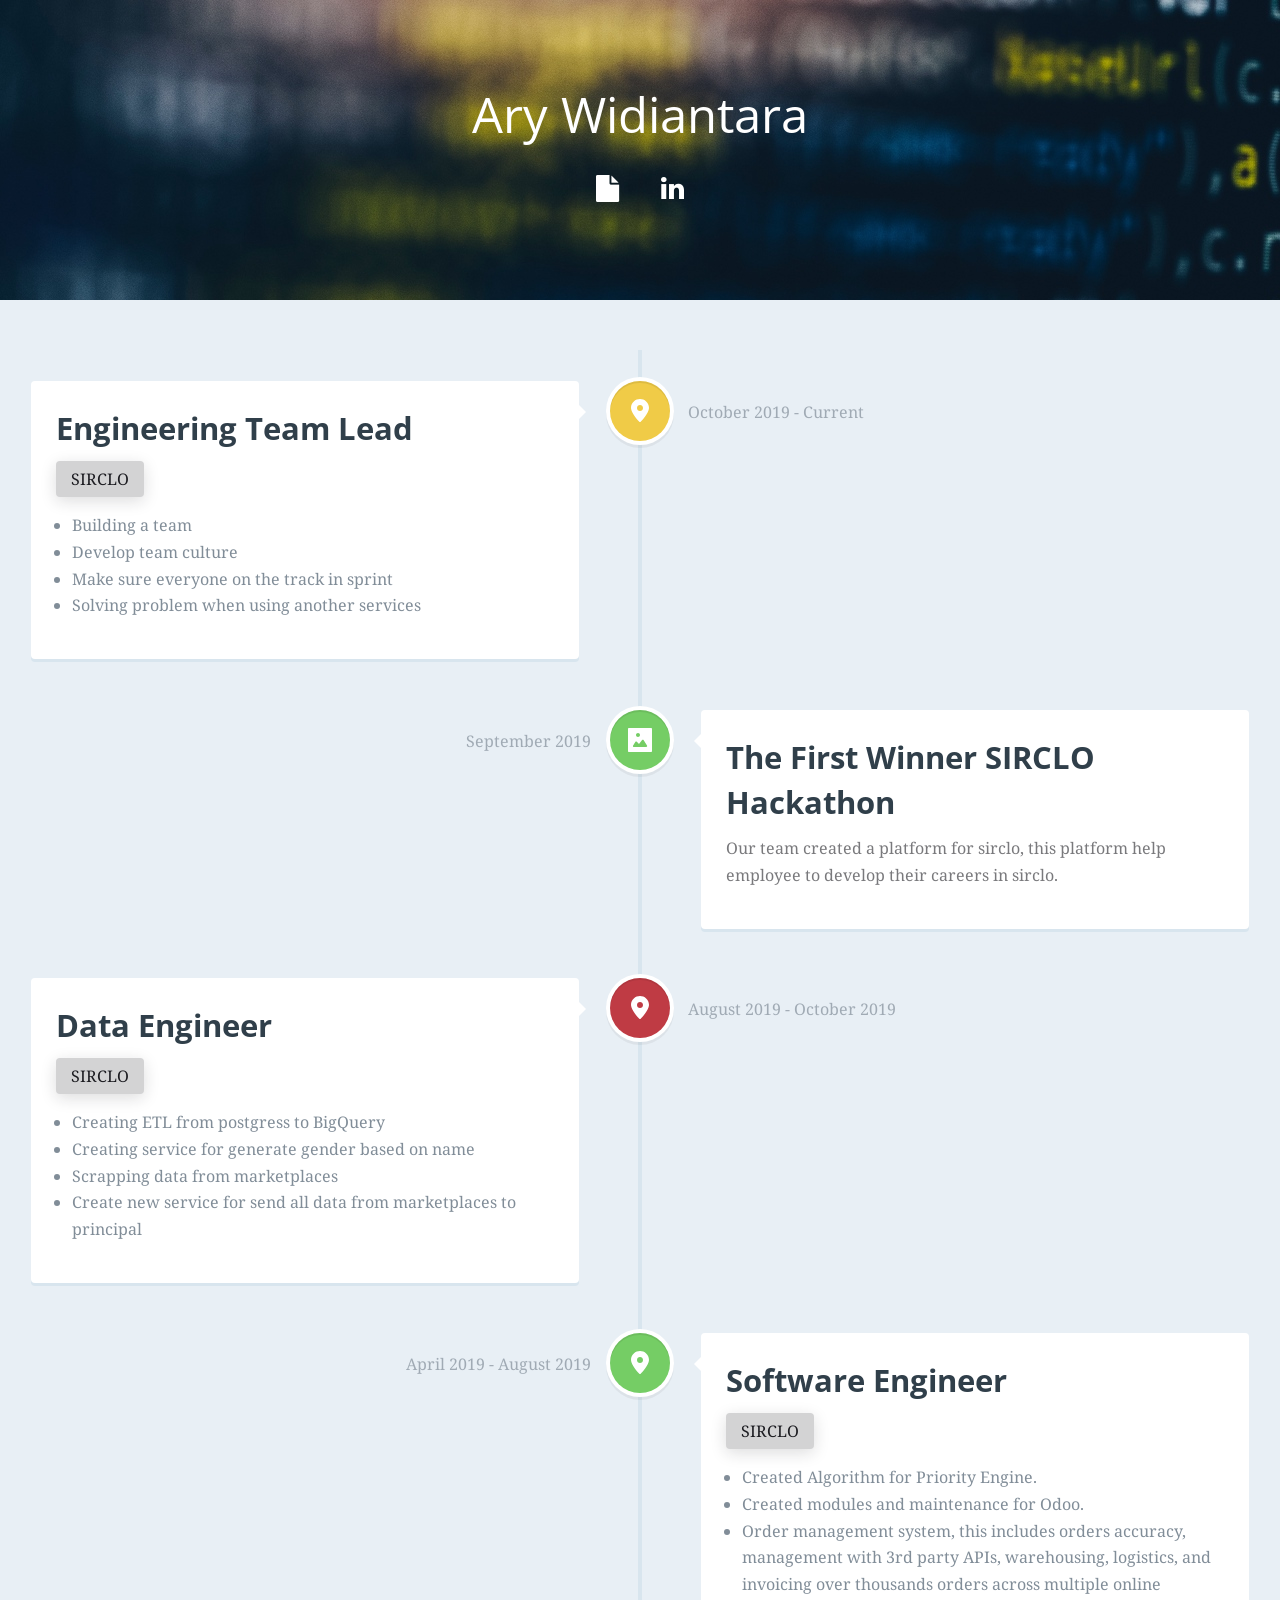
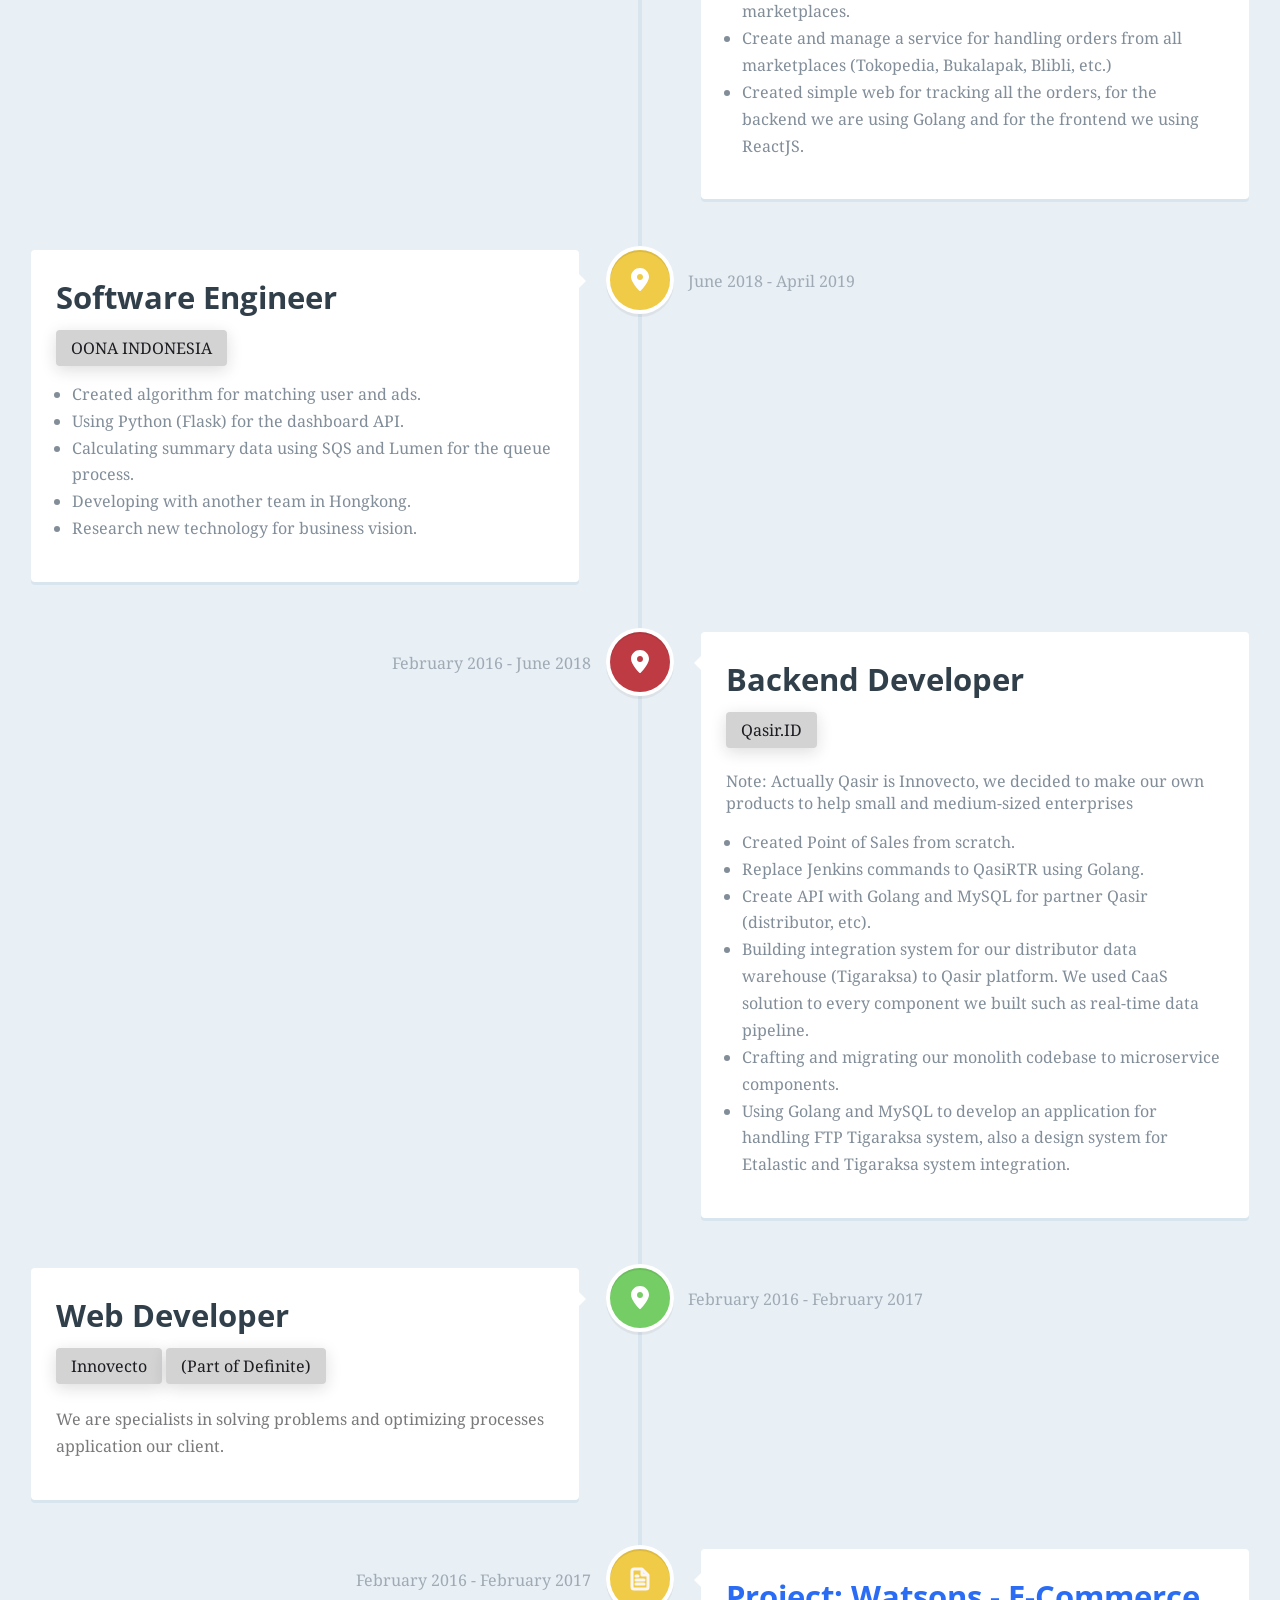
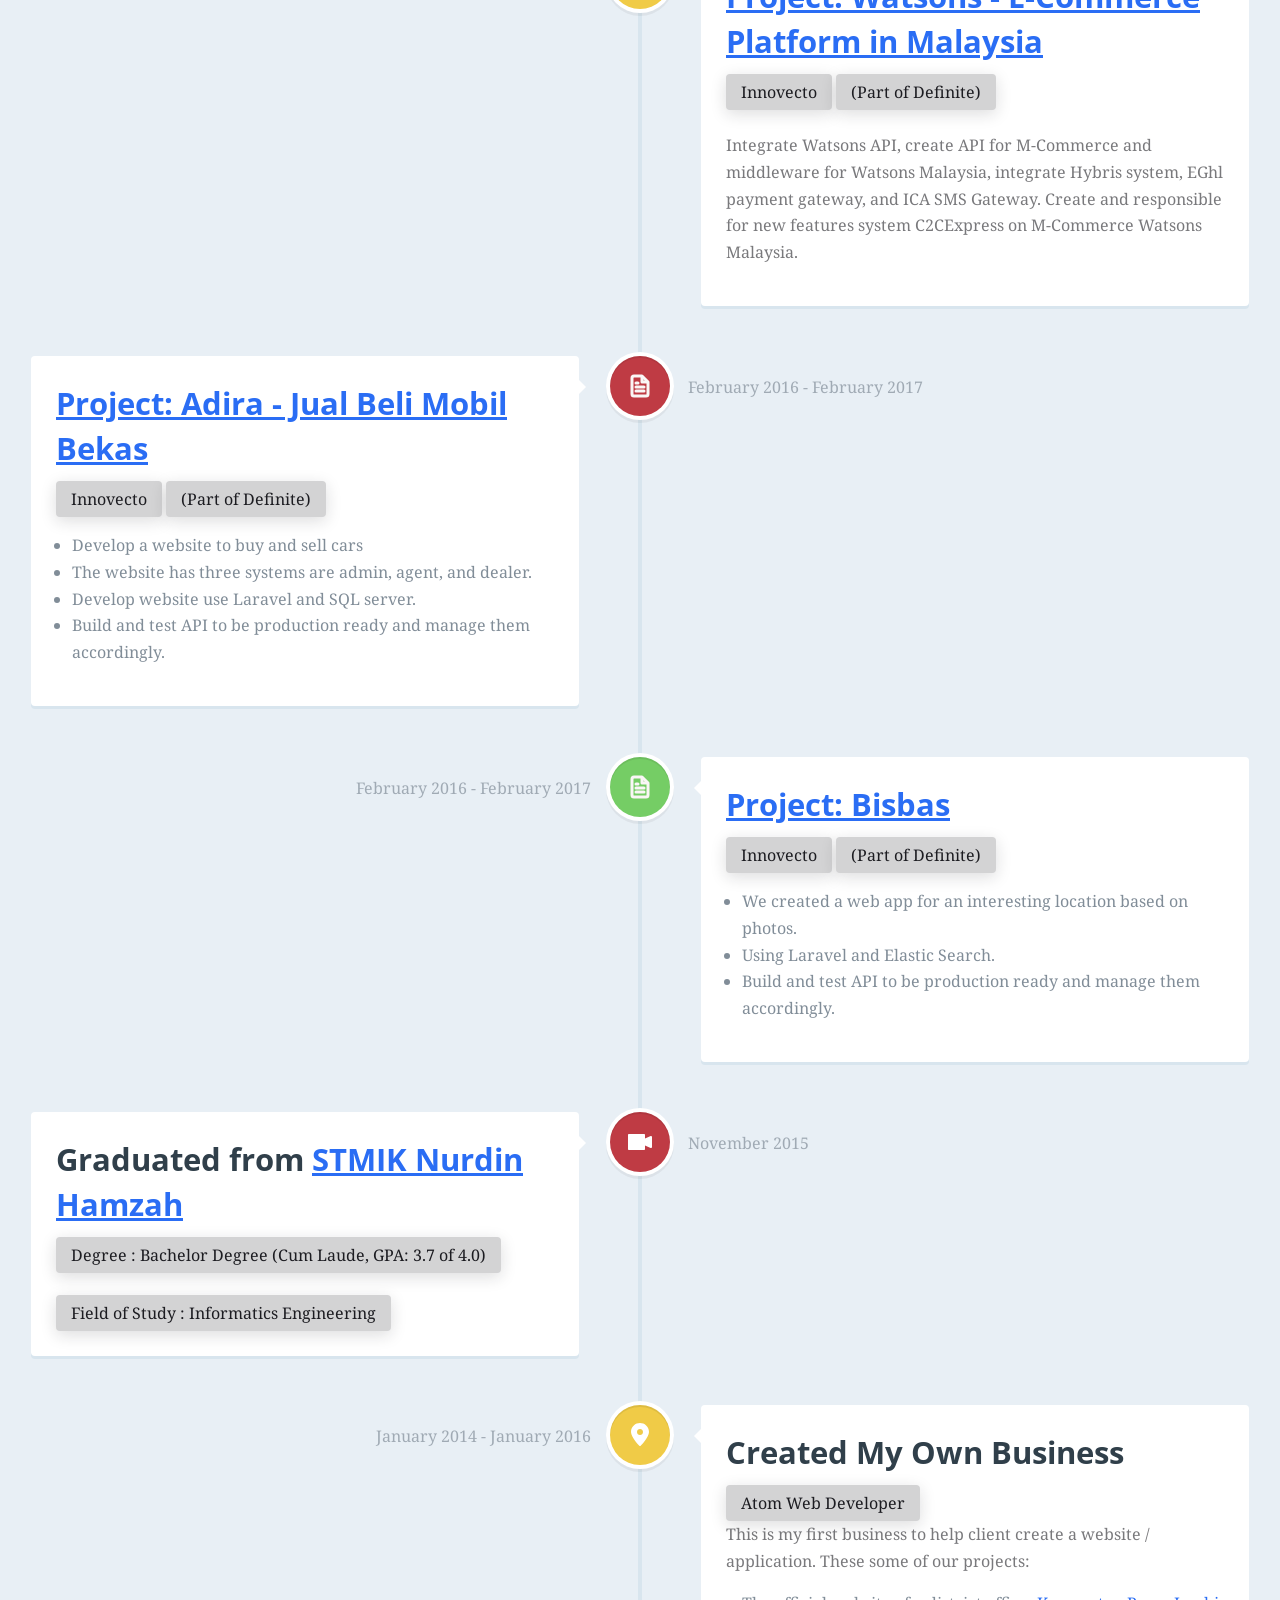
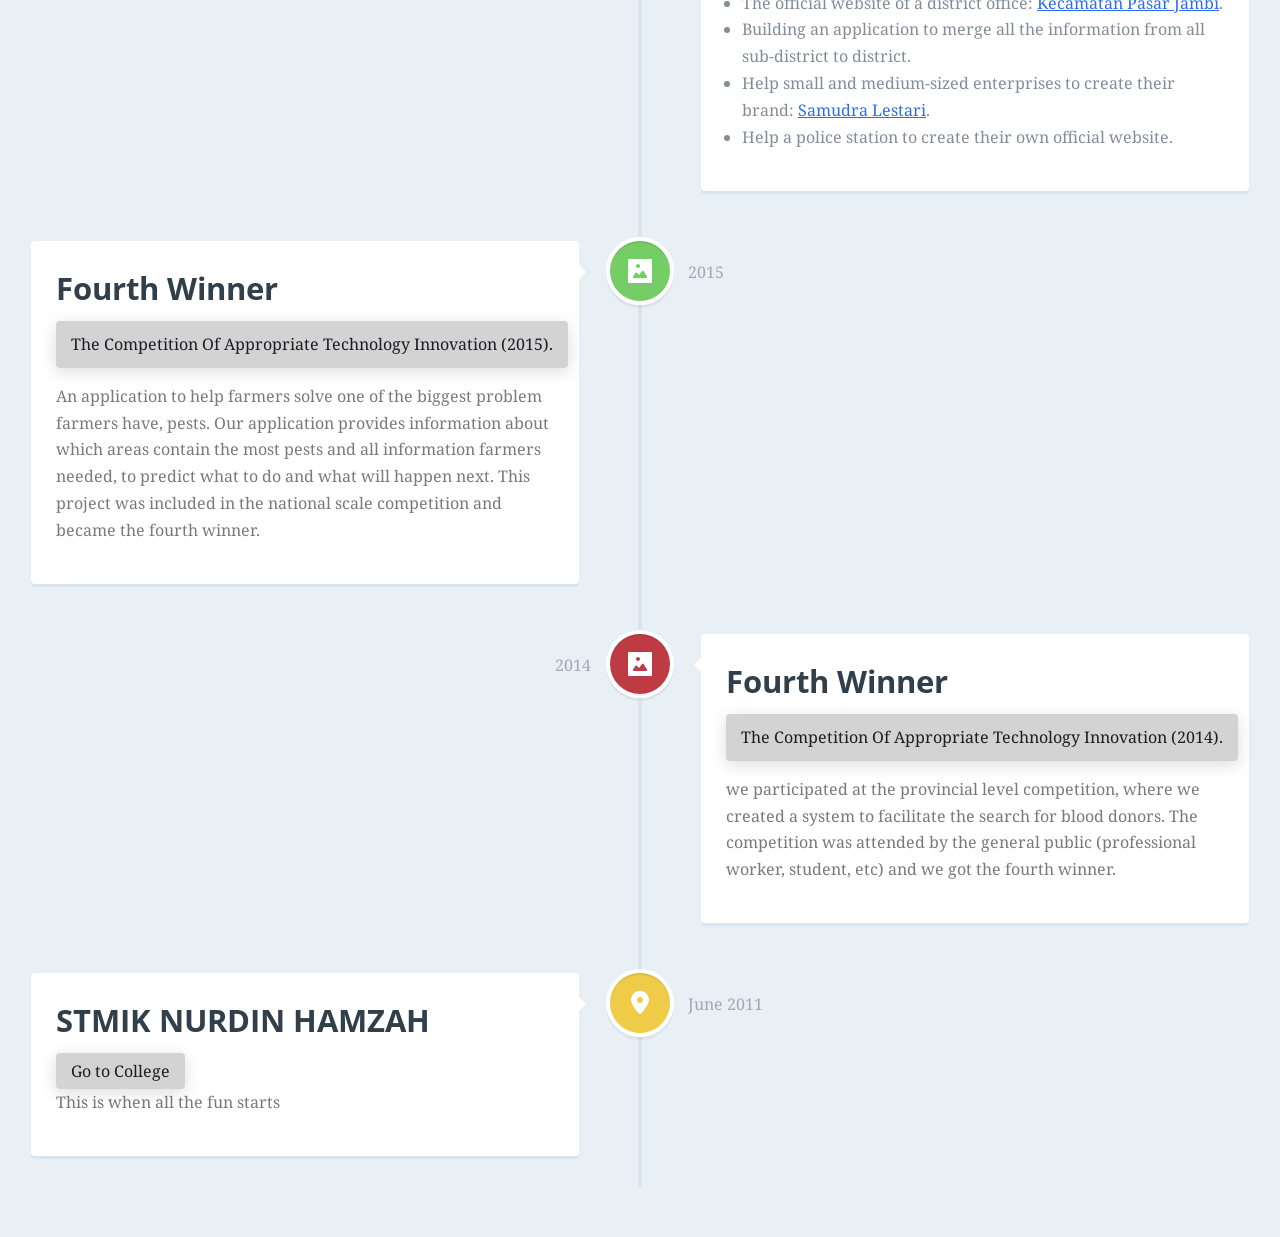
==== commit 7ff4d6be: "fix typo" ====
--- a/index.html
+++ b/index.html
@@ -160,7 +160,7 @@
 						Qasir.ID
 					</a>
 					<br><br>
-					Note: Actually Qasir is Innovecto, we decided to make our own products to help UNMKM (small shops)
+					Note: Actually Qasir is Innovecto, we decided to make our own products to help small and medium-sized enterprises
 					<p class="color-contrast-medium">
 						<ul>
 							<li>Created Point of Sales from scratch.</li>
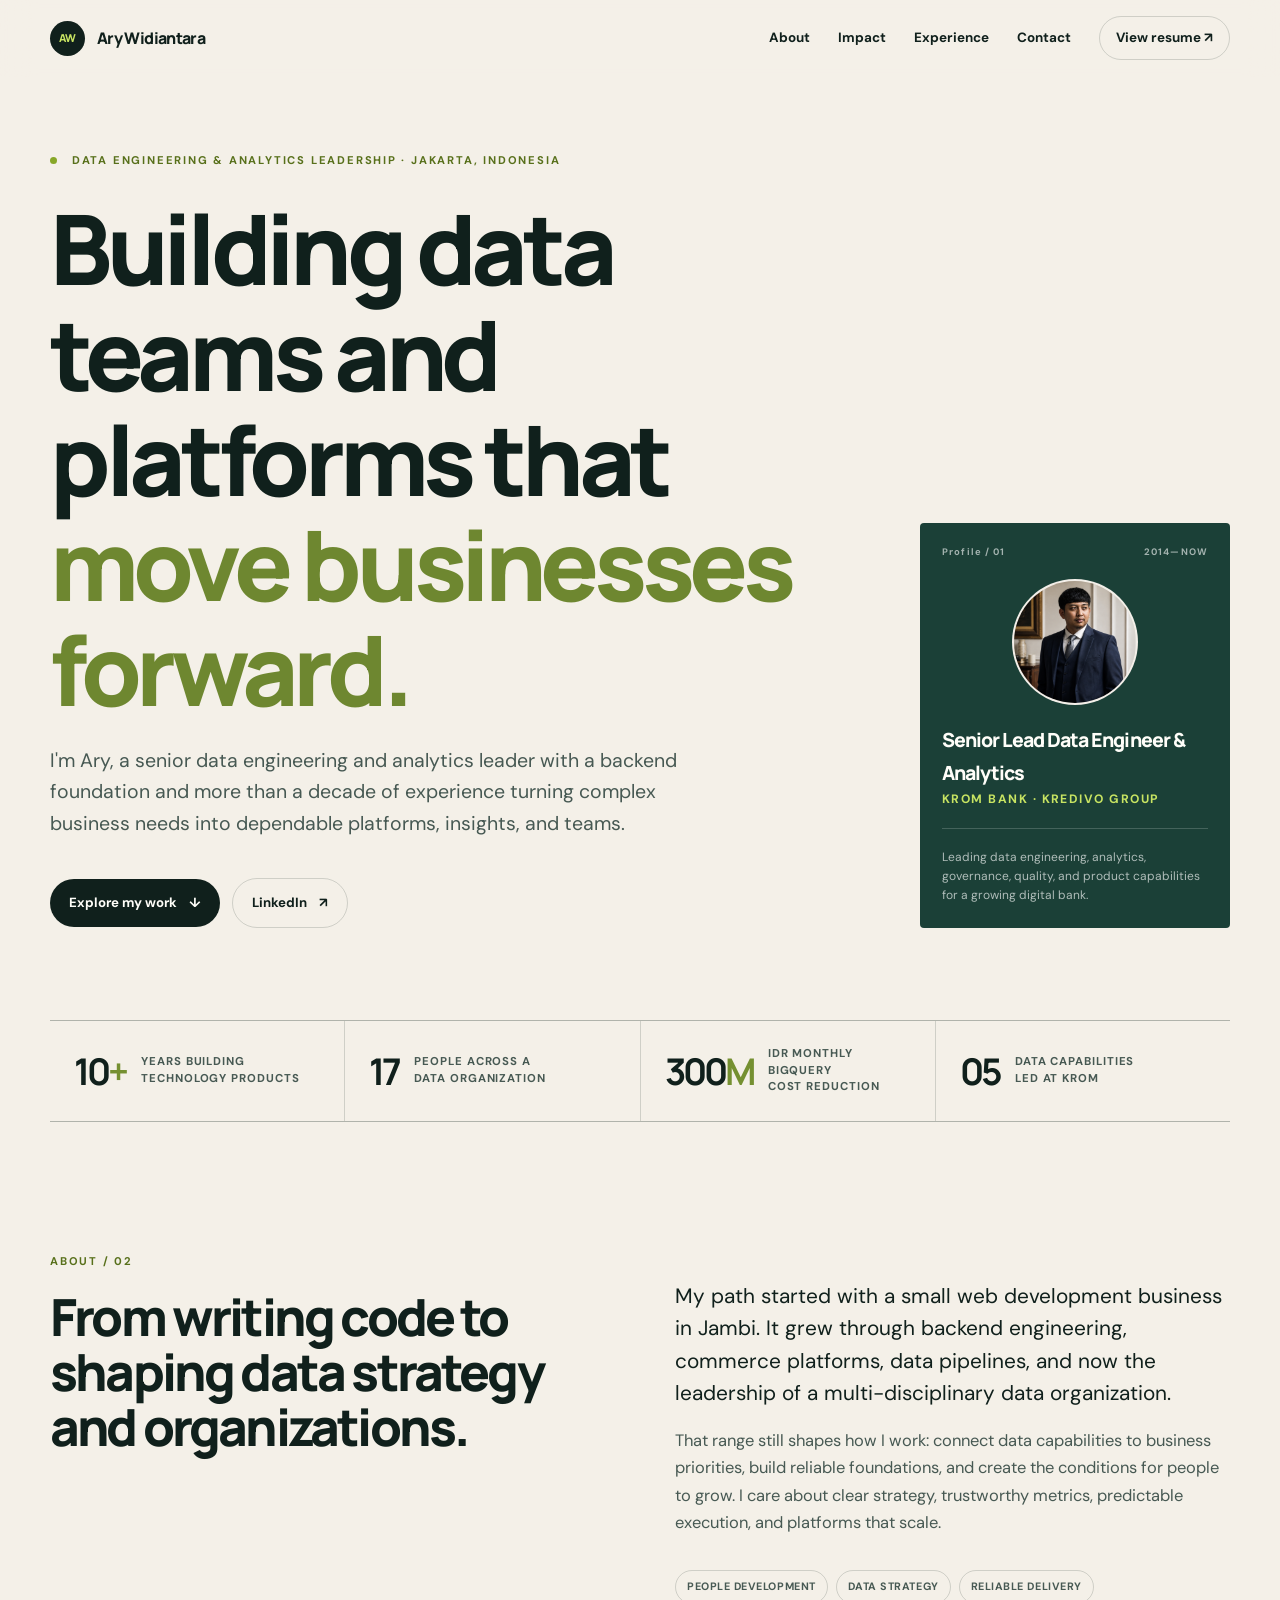
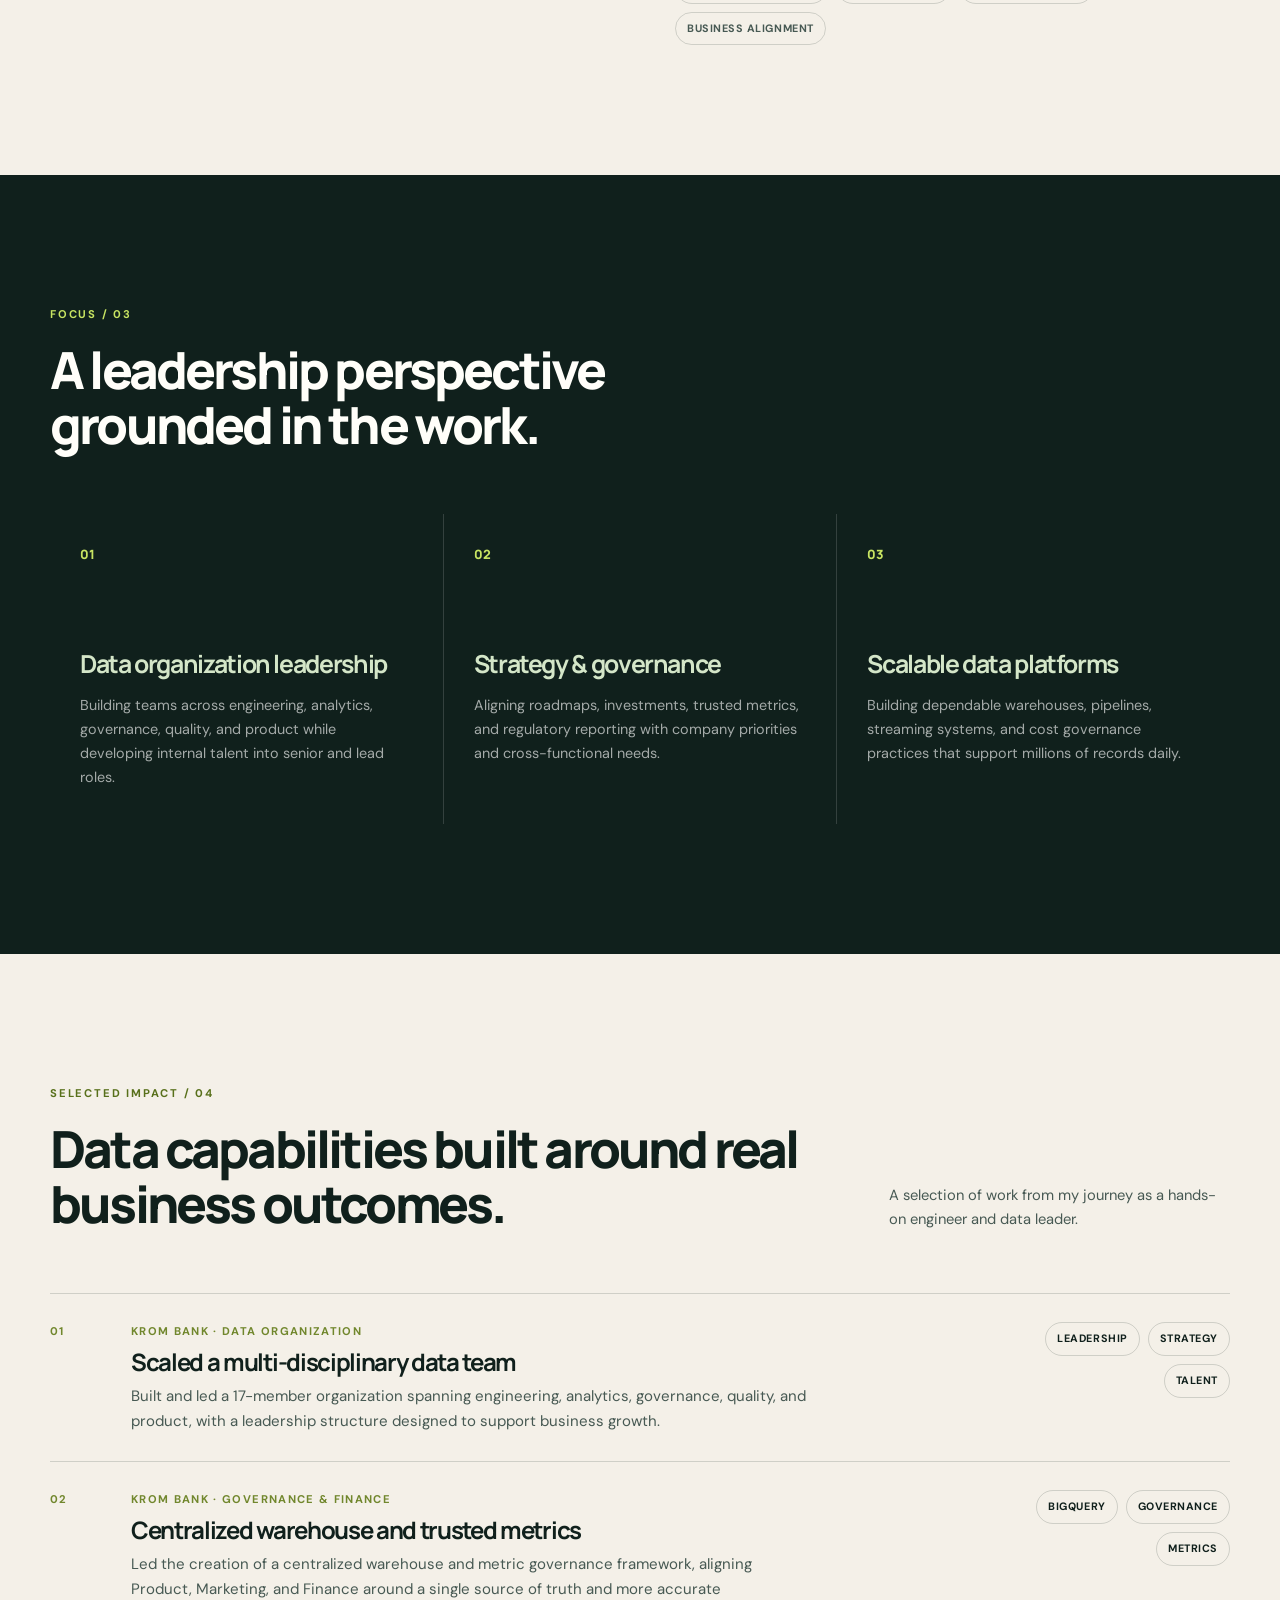
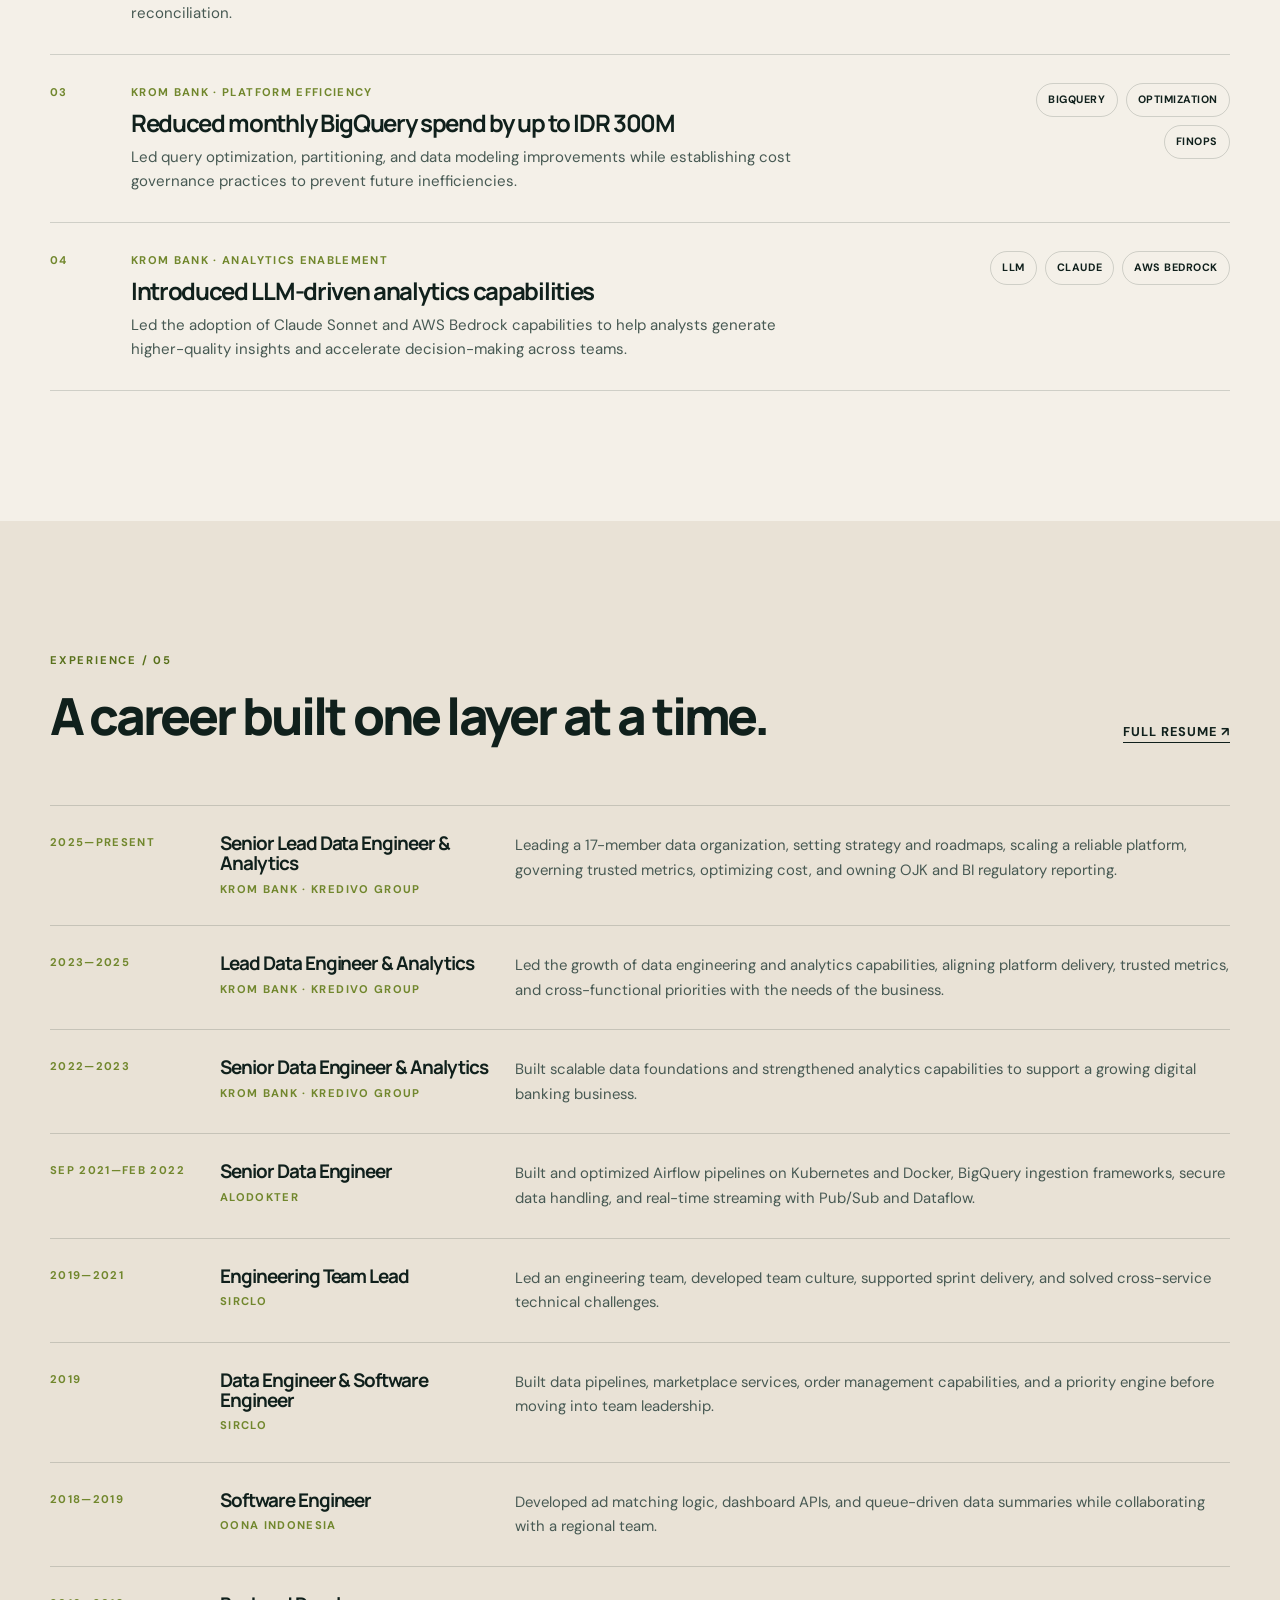
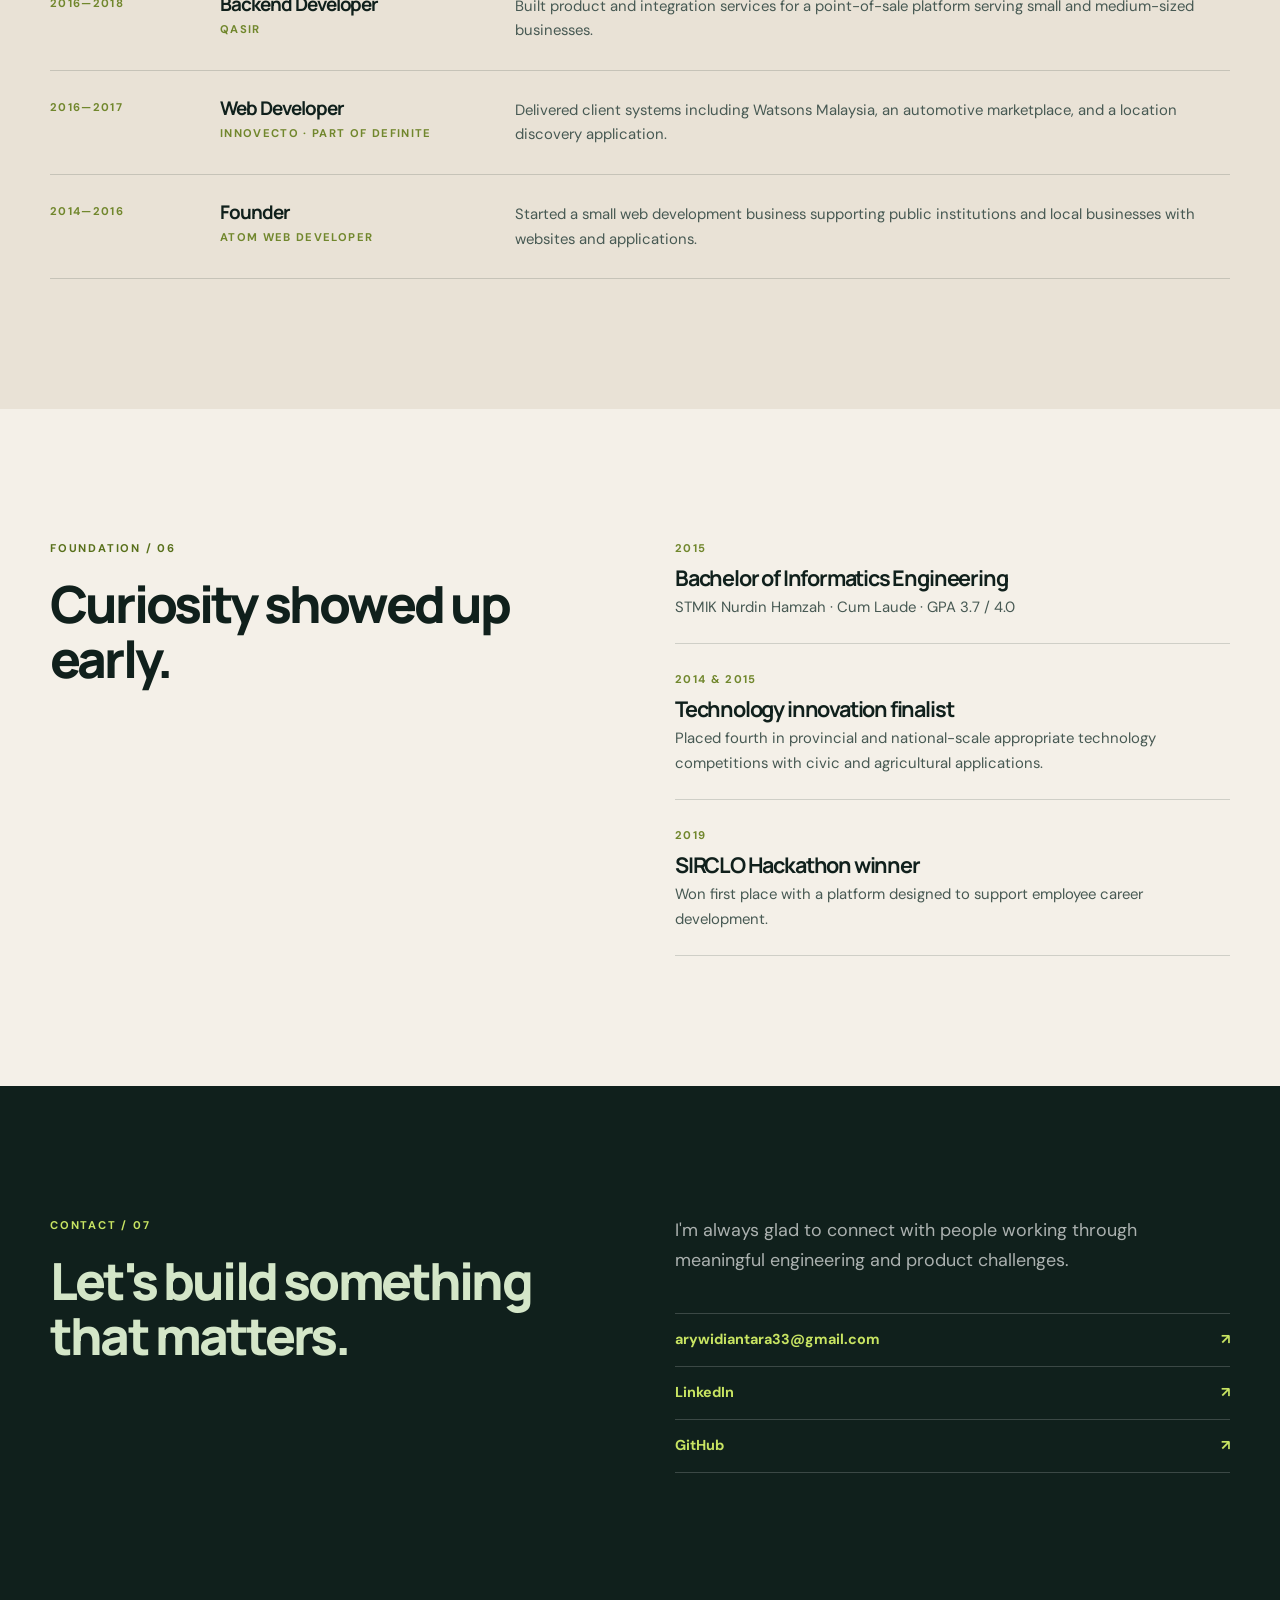
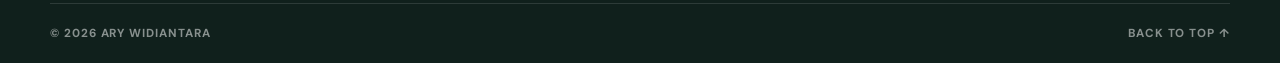
==== commit 65b1aaa0: "rewrite all the website" ====
--- a/index.html
+++ b/index.html
@@ -1,408 +1,281 @@
 <!doctype html>
 <html lang="en">
 <head>
-	<meta charset="UTF-8">
-	<meta name="viewport" content="width=device-width, initial-scale=1">
-	<script>document.getElementsByTagName("html")[0].className += " js";</script>
-	<link rel="stylesheet" href="assets/css/style.css">
-	<link rel="stylesheet" href="assets/font-awesome/css/font-awesome.css">
-	<title>My Resume | Ary Widiantara</title>
+  <meta charset="UTF-8">
+  <meta name="viewport" content="width=device-width, initial-scale=1">
+  <meta name="description" content="Ary Widiantara is a senior data engineering and analytics leader with experience building teams, governed platforms, and scalable data systems.">
+  <meta name="theme-color" content="#10201c">
+  <title>Ary Widiantara | Data Engineering &amp; Analytics Leader</title>
+  <link rel="preconnect" href="https://fonts.googleapis.com">
+  <link rel="preconnect" href="https://fonts.gstatic.com" crossorigin>
+  <link href="https://fonts.googleapis.com/css2?family=DM+Sans:wght@400;500;600;700&amp;family=Manrope:wght@500;600;700;800&amp;display=swap" rel="stylesheet">
+  <link rel="stylesheet" href="assets/css/style.css">
 </head>
 <body>
-	<header class="cd-main-header text-center flex flex-column flex-center">
-    	<h1>Ary Widiantara</h1>
-    	<p class="margin-top-sm">
-			<a href="https://bit.ly/cv-ary-widiantara" class="btn btn-outline-light" target="_blank">
-				<i class="fa fa-file" style="font-size: 27px;"></i>
-			</a>
-			<a href="https://www.linkedin.com/in/arywidiantara" class="btn btn-outline-light" target="_blank">
-				<i class="fa fa-linkedin" style="font-size: 27px;"></i>
-			</a>
-		</p>
-  	</header>
-
-  	<section class="cd-timeline js-cd-timeline">
-    	<div class="container max-width-lg cd-timeline__container">
-     		<div class="cd-timeline__block">
-				<div class="cd-timeline__img cd-timeline__img--location">
-					<!-- <img src="assets/img/cd-icon-location.svg" alt="Location"> -->
-					<img src="assets/img/cd-icon-location.svg" alt="Idea">
-        		</div> <!-- cd-timeline__img -->
-
-        		<div class="cd-timeline__content text-component">
-		  			<h2>Engineering Team Lead</h2>
-		  			<a href="https://www.sirclo.com/id/" target="_blank" class="btn btn--subtle">
-						SIRCLO
-					</a>
-					<p class="color-contrast-medium">
-						<ul>
-							<li>Building a team</li>
-							<li>Develop team culture</li>
-							<li>Make sure everyone on the track in sprint</li>
-							<li>Solving problem when using another services</li>
-						</ul>
-					</p>
-					
-          			<div class="flex justify-between items-center">
-            			<span class="cd-timeline__date">October 2019 - Current</span>
-          			</div>
-        		</div> <!-- cd-timeline__content -->
-			</div> <!-- cd-timeline__block -->
-
-			<div class="cd-timeline__block">
-				<div class="cd-timeline__img cd-timeline__img--picture">
-					<img src="assets/img/cd-icon-picture.svg" alt="Location">
-				</div> <!-- cd-timeline__img -->
-
-				<div class="cd-timeline__content text-component">
-					<h2>The First Winner SIRCLO Hackathon</h2>
-					<p class="color-contrast-medium">
-					Our team created a platform for sirclo, this platform help employee to develop their careers in sirclo.
-					</p>
-
-					<div class="flex justify-between items-center">
-						<span class="cd-timeline__date">September 2019</span>
-					</div>
-				</div> <!-- cd-timeline__content -->
-			</div> <!-- cd-timeline__block -->
-			
-			<div class="cd-timeline__block">
-				<div class="cd-timeline__img cd-timeline__img--movie">
-					<!-- <img src="assets/img/cd-icon-location.svg" alt="Location"> -->
-					<img src="assets/img/cd-icon-location.svg" alt="Idea">
-				</div> <!-- cd-timeline__img -->
-			
-				<div class="cd-timeline__content text-component">
-					<h2>Data Engineer</h2>
-					<a href="https://www.sirclo.com/id/" target="_blank" class="btn btn--subtle">
-						SIRCLO
-					</a>
-					<p class="color-contrast-medium">
-						<ul>
-							<li>Creating ETL from postgress to BigQuery</li>
-							<li>Creating service for generate gender based on name</li>
-							<li>Scrapping data from marketplaces</li>
-							<li>Create new service for send all data from marketplaces to principal</li>
-						</ul>
-					</p>
-			
-					<div class="flex justify-between items-center">
-						<span class="cd-timeline__date">August 2019 - October 2019</span>
-					</div>
-				</div> <!-- cd-timeline__content -->
-			</div> <!-- cd-timeline__block -->
-			
-			<div class="cd-timeline__block">
-				<div class="cd-timeline__img cd-timeline__img--picture">
-					<!-- <img src="assets/img/cd-icon-location.svg" alt="Location"> -->
-					<img src="assets/img/cd-icon-location.svg" alt="Idea">
-				</div> <!-- cd-timeline__img -->
-			
-				<div class="cd-timeline__content text-component">
-					<h2>Software Engineer</h2>
-					<a href="https://www.sirclo.com/id/" target="_blank" class="btn btn--subtle">
-						SIRCLO
-					</a>
-					<p class="color-contrast-medium">
-						<ul>
-							<li>Created Algorithm for Priority Engine.</li>
-							<li>Created modules and maintenance for Odoo.</li>
-							<li>Order management system, this includes orders accuracy, management with 3rd party APIs, warehousing, logistics, and invoicing
-							over thousands orders across multiple online marketplaces.</li>
-							<li>Create and manage a service for handling orders from all marketplaces (Tokopedia, Bukalapak, Blibli, etc.)</li>
-							<li>Created simple web for tracking all the orders, for the backend we are using Golang and for the frontend we using
-							ReactJS.</li>
-						</ul>
-					</p>
-			
-					<div class="flex justify-between items-center">
-						<span class="cd-timeline__date">April 2019 - August 2019</span>
-					</div>
-				</div> <!-- cd-timeline__content -->
-			</div> <!-- cd-timeline__block -->
-
-			<div class="cd-timeline__block">
-				<div class="cd-timeline__img cd-timeline__img--location">
-					<!-- <img src="assets/img/cd-icon-location.svg" alt="Location"> -->
-					<img src="assets/img/cd-icon-location.svg" alt="Idea">
-				</div> <!-- cd-timeline__img -->
-			
-				<div class="cd-timeline__content text-component">
-					<h2>Software Engineer</h2>
-					<a href="https://www.oonatv.com/" target="_blank" class="btn btn--subtle">
-						OONA INDONESIA
-					</a>
-					<p class="color-contrast-medium">
-						<ul>
-							<li>Created algorithm for matching user and ads.</li>
-							<li>Using Python (Flask) for the dashboard API.</li>
-							<li>Calculating summary data using SQS and Lumen for the queue process.</li>
-							<li>Developing with another team in Hongkong.</li>
-							<li>Research new technology for business vision.</li>
-						</ul>
-					</p>
-			
-					<div class="flex justify-between items-center">
-						<span class="cd-timeline__date">June 2018 - April 2019</span>
-					</div>
-				</div> <!-- cd-timeline__content -->
-			</div> <!-- cd-timeline__block -->
-
-			<div class="cd-timeline__block">
-				<div class="cd-timeline__img cd-timeline__img--movie">
-					<!-- <img src="assets/img/cd-icon-location.svg" alt="Location"> -->
-					<img src="assets/img/cd-icon-location.svg" alt="Idea">
-				</div> <!-- cd-timeline__img -->
-			
-				<div class="cd-timeline__content text-component">
-					<h2>Backend Developer</h2>
-					<a href="https://www.qasir.id/" target="_blank" class="btn btn--subtle">
-						Qasir.ID
-					</a>
-					<br><br>
-					Note: Actually Qasir is Innovecto, we decided to make our own products to help small and medium-sized enterprises
-					<p class="color-contrast-medium">
-						<ul>
-							<li>Created Point of Sales from scratch.</li>
-							<li>Replace Jenkins commands to QasiRTR using Golang.</li>
-							<li>Create API with Golang and MySQL for partner Qasir (distributor, etc).</li>
-							<li>Building integration system for our distributor data warehouse (Tigaraksa) to Qasir platform. We used CaaS solution to
-							every component we built such as real-time data pipeline.</li>
-							<li>Crafting and migrating our monolith codebase to microservice components.</li>
-							<li>Using Golang and MySQL to develop an application for handling FTP Tigaraksa system, also a design system for Etalastic
-							and Tigaraksa system integration.</li>
-						</ul>
-					</p>
-			
-					<div class="flex justify-between items-center">
-						<span class="cd-timeline__date">February 2016 - June 2018</span>
-					</div>
-				</div> <!-- cd-timeline__content -->
-			</div> <!-- cd-timeline__block -->
-
-			<div class="cd-timeline__block">
-				<div class="cd-timeline__img cd-timeline__img--picture">
-					<!-- <img src="assets/img/cd-icon-location.svg" alt="Location"> -->
-					<img src="assets/img/cd-icon-location.svg" alt="Idea">
-				</div> <!-- cd-timeline__img -->
-			
-				<div class="cd-timeline__content text-component">
-					<h2>Web Developer</h2>
-					<a href="https://www.innovecto.com/" target="_blank" class="btn btn--subtle">
-						Innovecto </a>
-					<a href="https://definite.co.id/" target="_blank" class="btn btn--subtle">
-						(Part of Definite)
-					</a>
-					<br><br>
-					<p class="color-contrast-medium">We are specialists in solving problems and optimizing processes application our client.</p>
-					
-					<div class="flex justify-between items-center">
-						<span class="cd-timeline__date">February 2016 - February 2017</span>
-					</div>
-				</div> <!-- cd-timeline__content -->
-			</div> <!-- cd-timeline__block -->
-
-			<div class="cd-timeline__block">
-				<div class="cd-timeline__img cd-timeline__img--location">
-					<!-- <img src="assets/img/cd-icon-location.svg" alt="Location"> -->
-					<img src="assets/img/text.svg" alt="Idea">
-				</div> <!-- cd-timeline__img -->
-			
-				<div class="cd-timeline__content text-component">
-					<h2>
-						<a href="http://www.watsons.com.my/" target="_blank">	
-							Project: Watsons - E-Commerce Platform in Malaysia
-						</a>
-					</h2>
-					<a href="https://www.innovecto.com/" target="_blank" class="btn btn--subtle">
-						Innovecto </a>
-					<a href="https://definite.co.id/" target="_blank" class="btn btn--subtle">
-						(Part of Definite)
-					</a>
-					<br><br>
-					<p class="color-contrast-medium">Integrate Watsons API, create API for M-Commerce and middleware for Watsons Malaysia, integrate Hybris system, EGhl
-					payment gateway, and ICA SMS Gateway. Create and responsible for new features system C2CExpress on M-Commerce Watsons
-					Malaysia.</p>
-					
-					<div class="flex justify-between items-center">
-						<span class="cd-timeline__date">February 2016 - February 2017</span>
-					</div>
-				</div> <!-- cd-timeline__content -->
-			</div> <!-- cd-timeline__block -->
-			
-			<div class="cd-timeline__block">
-				<div class="cd-timeline__img cd-timeline__img--movie">
-					<!-- <img src="assets/img/cd-icon-location.svg" alt="Location"> -->
-					<img src="assets/img/text.svg" alt="Idea">
-				</div> <!-- cd-timeline__img -->
-			
-				<div class="cd-timeline__content text-component">
-					<h2>
-						<a href="https://rajamobkas.com/" target="_blank">	
-							Project: Adira - Jual Beli Mobil Bekas
-						</a>
-					</h2>
-					<a href="https://www.innovecto.com/" target="_blank" class="btn btn--subtle">
-						Innovecto </a>
-					<a href="https://definite.co.id/" target="_blank" class="btn btn--subtle">
-						(Part of Definite)
-					</a>
-					<p class="color-contrast-medium">
-						<ul>
-							<li>Develop a website to buy and sell cars</li>
-							<li>The website has three systems are admin, agent, and dealer.</li>
-							<li>Develop website use Laravel and SQL server.</li>
-							<li>Build and test API to be production ready and manage them accordingly.</li>
-						</ul>
-					</p>
-			
-					<div class="flex justify-between items-center">
-						<span class="cd-timeline__date">February 2016 - February 2017</span>
-					</div>
-				</div> <!-- cd-timeline__content -->
-			</div> <!-- cd-timeline__block -->
-			
-			<div class="cd-timeline__block">
-				<div class="cd-timeline__img cd-timeline__img--picture">
-					<!-- <img src="assets/img/cd-icon-location.svg" alt="Location"> -->
-					<img src="assets/img/text.svg" alt="Idea">
-				</div> <!-- cd-timeline__img -->
-			
-				<div class="cd-timeline__content text-component">
-					<h2>
-						<a href="https://bisbas.id/" target="_blank">	
-							Project: Bisbas
-						</a>
-					</h2>
-					<a href="https://www.innovecto.com/" target="_blank" class="btn btn--subtle">
-						Innovecto </a>
-					<a href="https://definite.co.id/" target="_blank" class="btn btn--subtle">
-						(Part of Definite)
-					</a>
-					<p class="color-contrast-medium">
-						<ul>
-							<li>We created a web app for an interesting location based on photos.</li>
-							<li>Using Laravel and Elastic Search.</li>
-							<li>Build and test API to be production ready and manage them accordingly.</li>
-						</ul>
-					</p>
-			
-					<div class="flex justify-between items-center">
-						<span class="cd-timeline__date">February 2016 - February 2017</span>
-					</div>
-				</div> <!-- cd-timeline__content -->
-			</div> <!-- cd-timeline__block -->
-
-			<div class="cd-timeline__block">
-				<div class="cd-timeline__img cd-timeline__img--movie">
-					<img src="assets/img/cd-icon-movie.svg" alt="Movie">
-				</div> <!-- cd-timeline__img -->
-
-				<div class="cd-timeline__content text-component">
-					<h2>Graduated from <a href="https://www.stmiknh.ac.id/" target="_blank">STMIK Nurdin Hamzah</a></h2>
-					<a href="#" class="btn btn--subtle">
-						Degree : Bachelor Degree (Cum Laude, GPA: 3.7 of 4.0)
-					</a><br><br>
-					<a href="#" class="btn btn--subtle">
-						Field of Study : Informatics Engineering
-					</a>
-				
-				<div class="flex justify-between items-center">
-					<span class="cd-timeline__date">November 2015</span>
-				</div>
-				</div> <!-- cd-timeline__content -->
-			</div> <!-- cd-timeline__block -->
-
-			<div class="cd-timeline__block">
-				<div class="cd-timeline__img cd-timeline__img--location">
-					<img src="assets/img/cd-icon-location.svg" alt="location">
-				</div> <!-- cd-timeline__img -->
-
-				<div class="cd-timeline__content text-component">
-				<h2>Created My Own Business</h2>
-				<a href="http://atom-wd.com" class="btn btn--subtle">
-					Atom Web Developer
-				</a>
-				<p class="color-contrast-medium">
-					This is my first business to help client create a website / application. These some of our projects: 
-				</p>
-				<p class="color-contrast-medium">
-					<ul>
-						<li>The official website of a district office:  <a href="http://kecpasarjambi.com/">Kecamatan Pasar Jambi</a>.</li>
-						<li>Building an application to merge all the information from all sub-district to district.</li>
-						<li>Help small and medium-sized enterprises to create their brand: <a href="http://samudralestari.com/">Samudra Lestari</a>.</li>
-						<li>Help a police station to create their own official website.</li>
-					</ul>
-				</p>
-
-				<div class="flex justify-between items-center">
-					<span class="cd-timeline__date">January 2014 - January 2016</span>
-				</div>
-				</div> <!-- cd-timeline__content -->
-			</div> <!-- cd-timeline__block -->
-
-			<div class="cd-timeline__block">
-				<div class="cd-timeline__img cd-timeline__img--picture">
-					<img src="assets/img/cd-icon-picture.svg" alt="Location">
-				</div> <!-- cd-timeline__img -->
-
-				<div class="cd-timeline__content text-component">
-					<h2>Fourth Winner</h2>
-					<p class="btn btn--subtle">
-						The Competition Of Appropriate Technology Innovation (2015).
-					</p>
-					<p class="color-contrast-medium">
-							An application to help farmers solve one of the biggest problem farmers have, pests. Our application provides information
-							about which areas contain the most pests and all information farmers needed, to predict what to do and what will happen next.
-							This project was included in the national scale competition and became the fourth winner.
-					</p>
-
-					<div class="flex justify-between items-center">
-						<span class="cd-timeline__date">2015</span>
-					</div>
-				</div> <!-- cd-timeline__content -->
-			</div> <!-- cd-timeline__block -->
-
-			<div class="cd-timeline__block">
-				<div class="cd-timeline__img cd-timeline__img--movie">
-					<img src="assets/img/cd-icon-picture.svg" alt="Location">
-				</div> <!-- cd-timeline__img -->
-
-				<div class="cd-timeline__content text-component">
-					<h2>Fourth Winner</h2>
-					<p class="btn btn--subtle">
-						The Competition Of Appropriate Technology Innovation (2014).
-					</p>
-					<p class="color-contrast-medium">
-						we participated at the provincial level competition, where we created a system to facilitate the search
-						for blood donors. The competition was attended by the general public (professional worker, student, etc) 
-						and we got the fourth winner.
-					</p>
-
-					<div class="flex justify-between items-center">
-						<span class="cd-timeline__date">2014</span>
-					</div>
-				</div> <!-- cd-timeline__content -->
-			</div> <!-- cd-timeline__block -->
-
-			<div class="cd-timeline__block">
-				<div class="cd-timeline__img cd-timeline__img--location">
-					<img src="assets/img/cd-icon-location.svg" alt="Location">
-				</div> <!-- cd-timeline__img -->
-
-				<div class="cd-timeline__content text-component">
-					<h2>STMIK NURDIN HAMZAH</h2>
-					<a href="#" class="btn btn--subtle">Go to College</a>
-					<p class="color-contrast-medium">This is when all the fun starts</p>
-
-					<div class="flex justify-between items-center">
-						<span class="cd-timeline__date">June 2011</span>
-					</div>
-				</div> <!-- cd-timeline__content -->
-			</div> <!-- cd-timeline__block -->
-
-    	</div>
-  	</section> <!-- cd-timeline -->
-  	<script src="assets/js/main.js"></script>
+  <header class="site-header">
+    <div class="container nav-wrap">
+      <a class="brand" href="#top" aria-label="Ary Widiantara home">
+        <span class="brand-mark">AW</span>
+        <span>Ary Widiantara</span>
+      </a>
+      <button class="nav-toggle" type="button" aria-label="Open navigation" aria-expanded="false">
+        <span></span><span></span><span></span>
+      </button>
+      <nav class="site-nav" aria-label="Main navigation">
+        <a href="#about">About</a>
+        <a href="#impact">Impact</a>
+        <a href="#experience">Experience</a>
+        <a href="#contact">Contact</a>
+        <a class="nav-cta" href="https://bit.ly/cv-ary-widiantara" target="_blank" rel="noopener noreferrer">View resume <span aria-hidden="true">&#8599;</span></a>
+      </nav>
+    </div>
+  </header>
+
+  <main id="top">
+    <section class="hero">
+      <div class="container hero-grid">
+        <div class="hero-copy reveal">
+          <p class="eyebrow"><span class="status-dot"></span> Data engineering &amp; analytics leadership &middot; Jakarta, Indonesia</p>
+          <h1>Building data teams and platforms that <span>move businesses forward.</span></h1>
+          <p class="hero-summary">I'm Ary, a senior data engineering and analytics leader with a backend foundation and more than a decade of experience turning complex business needs into dependable platforms, insights, and teams.</p>
+          <div class="hero-actions">
+            <a class="button button-primary" href="#impact">Explore my work <span aria-hidden="true">&#8595;</span></a>
+            <a class="button button-secondary" href="https://www.linkedin.com/in/arywidiantara" target="_blank" rel="noopener noreferrer">LinkedIn <span aria-hidden="true">&#8599;</span></a>
+          </div>
+        </div>
+        <aside class="hero-card reveal" aria-label="Profile summary">
+          <div class="profile-top">
+            <span class="profile-label">Profile / 01</span>
+            <span class="profile-year">2014&mdash;NOW</span>
+          </div>
+          <div class="profile-monogram">
+            <img src="assets/img/ary.png" alt="Portrait of Ary Widiantara">
+          </div>
+          <div>
+            <p class="profile-role">Senior Lead Data Engineer &amp; Analytics</p>
+            <p class="profile-company">KROM BANK &middot; KREDIVO GROUP</p>
+          </div>
+          <div class="profile-line"></div>
+          <p class="profile-note">Leading data engineering, analytics, governance, quality, and product capabilities for a growing digital bank.</p>
+        </aside>
+      </div>
+      <div class="container hero-metrics reveal" aria-label="Career highlights">
+        <div><strong>10<span>+</span></strong><p>Years building<br>technology products</p></div>
+        <div><strong>17</strong><p>People across a<br>data organization</p></div>
+        <div><strong>300<span>M</span></strong><p>IDR monthly BigQuery<br>cost reduction</p></div>
+        <div><strong>05</strong><p>Data capabilities<br>led at Krom</p></div>
+      </div>
+    </section>
+
+    <section class="intro section" id="about">
+      <div class="container two-column">
+        <div class="section-heading reveal">
+          <p class="eyebrow">About / 02</p>
+          <h2>From writing code to shaping data strategy and organizations.</h2>
+        </div>
+        <div class="intro-copy reveal">
+          <p class="lead">My path started with a small web development business in Jambi. It grew through backend engineering, commerce platforms, data pipelines, and now the leadership of a multi-disciplinary data organization.</p>
+          <p>That range still shapes how I work: connect data capabilities to business priorities, build reliable foundations, and create the conditions for people to grow. I care about clear strategy, trustworthy metrics, predictable execution, and platforms that scale.</p>
+          <div class="principles">
+            <span>People development</span>
+            <span>Data strategy</span>
+            <span>Reliable delivery</span>
+            <span>Business alignment</span>
+          </div>
+        </div>
+      </div>
+    </section>
+
+    <section class="expertise section section-dark">
+      <div class="container">
+        <div class="section-heading compact reveal">
+          <p class="eyebrow">Focus / 03</p>
+          <h2>A leadership perspective grounded in the work.</h2>
+        </div>
+        <div class="expertise-grid">
+          <article class="expertise-card reveal">
+            <p class="card-number">01</p>
+            <h3>Data organization leadership</h3>
+            <p>Building teams across engineering, analytics, governance, quality, and product while developing internal talent into senior and lead roles.</p>
+          </article>
+          <article class="expertise-card reveal">
+            <p class="card-number">02</p>
+            <h3>Strategy &amp; governance</h3>
+            <p>Aligning roadmaps, investments, trusted metrics, and regulatory reporting with company priorities and cross-functional needs.</p>
+          </article>
+          <article class="expertise-card reveal">
+            <p class="card-number">03</p>
+            <h3>Scalable data platforms</h3>
+            <p>Building dependable warehouses, pipelines, streaming systems, and cost governance practices that support millions of records daily.</p>
+          </article>
+        </div>
+      </div>
+    </section>
+
+    <section class="work section" id="impact">
+      <div class="container">
+        <div class="section-heading row-heading reveal">
+          <div>
+            <p class="eyebrow">Selected impact / 04</p>
+            <h2>Data capabilities built around real business outcomes.</h2>
+          </div>
+          <p>A selection of work from my journey as a hands-on engineer and data leader.</p>
+        </div>
+        <div class="work-list">
+          <article class="work-item reveal">
+            <p class="work-index">01</p>
+            <div>
+              <p class="work-meta">Krom Bank &middot; Data organization</p>
+              <h3>Scaled a multi-disciplinary data team</h3>
+              <p>Built and led a 17-member organization spanning engineering, analytics, governance, quality, and product, with a leadership structure designed to support business growth.</p>
+            </div>
+            <div class="tag-list"><span>Leadership</span><span>Strategy</span><span>Talent</span></div>
+          </article>
+          <article class="work-item reveal">
+            <p class="work-index">02</p>
+            <div>
+              <p class="work-meta">Krom Bank &middot; Governance &amp; finance</p>
+              <h3>Centralized warehouse and trusted metrics</h3>
+              <p>Led the creation of a centralized warehouse and metric governance framework, aligning Product, Marketing, and Finance around a single source of truth and more accurate reconciliation.</p>
+            </div>
+            <div class="tag-list"><span>BigQuery</span><span>Governance</span><span>Metrics</span></div>
+          </article>
+          <article class="work-item reveal">
+            <p class="work-index">03</p>
+            <div>
+              <p class="work-meta">Krom Bank &middot; Platform efficiency</p>
+              <h3>Reduced monthly BigQuery spend by up to IDR 300M</h3>
+              <p>Led query optimization, partitioning, and data modeling improvements while establishing cost governance practices to prevent future inefficiencies.</p>
+            </div>
+            <div class="tag-list"><span>BigQuery</span><span>Optimization</span><span>FinOps</span></div>
+          </article>
+          <article class="work-item reveal">
+            <p class="work-index">04</p>
+            <div>
+              <p class="work-meta">Krom Bank &middot; Analytics enablement</p>
+              <h3>Introduced LLM-driven analytics capabilities</h3>
+              <p>Led the adoption of Claude Sonnet and AWS Bedrock capabilities to help analysts generate higher-quality insights and accelerate decision-making across teams.</p>
+            </div>
+            <div class="tag-list"><span>LLM</span><span>Claude</span><span>AWS Bedrock</span></div>
+          </article>
+        </div>
+      </div>
+    </section>
+
+    <section class="career section" id="experience">
+      <div class="container">
+        <div class="section-heading row-heading reveal">
+          <div>
+            <p class="eyebrow">Experience / 05</p>
+            <h2>A career built one layer at a time.</h2>
+          </div>
+          <a class="text-link" href="https://bit.ly/cv-ary-widiantara" target="_blank" rel="noopener noreferrer">Full resume <span aria-hidden="true">&#8599;</span></a>
+        </div>
+        <div class="career-list">
+          <article class="career-item reveal">
+            <p class="career-period">2025&mdash;Present</p>
+            <div><h3>Senior Lead Data Engineer &amp; Analytics</h3><p class="career-company">Krom Bank &middot; Kredivo Group</p></div>
+            <p>Leading a 17-member data organization, setting strategy and roadmaps, scaling a reliable platform, governing trusted metrics, optimizing cost, and owning OJK and BI regulatory reporting.</p>
+          </article>
+          <article class="career-item reveal">
+            <p class="career-period">2023&mdash;2025</p>
+            <div><h3>Lead Data Engineer &amp; Analytics</h3><p class="career-company">Krom Bank &middot; Kredivo Group</p></div>
+            <p>Led the growth of data engineering and analytics capabilities, aligning platform delivery, trusted metrics, and cross-functional priorities with the needs of the business.</p>
+          </article>
+          <article class="career-item reveal">
+            <p class="career-period">2022&mdash;2023</p>
+            <div><h3>Senior Data Engineer &amp; Analytics</h3><p class="career-company">Krom Bank &middot; Kredivo Group</p></div>
+            <p>Built scalable data foundations and strengthened analytics capabilities to support a growing digital banking business.</p>
+          </article>
+          <article class="career-item reveal">
+            <p class="career-period">Sep 2021&mdash;Feb 2022</p>
+            <div><h3>Senior Data Engineer</h3><p class="career-company">Alodokter</p></div>
+            <p>Built and optimized Airflow pipelines on Kubernetes and Docker, BigQuery ingestion frameworks, secure data handling, and real-time streaming with Pub/Sub and Dataflow.</p>
+          </article>
+          <article class="career-item reveal">
+            <p class="career-period">2019&mdash;2021</p>
+            <div><h3>Engineering Team Lead</h3><p class="career-company">SIRCLO</p></div>
+            <p>Led an engineering team, developed team culture, supported sprint delivery, and solved cross-service technical challenges.</p>
+          </article>
+          <article class="career-item reveal">
+            <p class="career-period">2019</p>
+            <div><h3>Data Engineer &amp; Software Engineer</h3><p class="career-company">SIRCLO</p></div>
+            <p>Built data pipelines, marketplace services, order management capabilities, and a priority engine before moving into team leadership.</p>
+          </article>
+          <article class="career-item reveal">
+            <p class="career-period">2018&mdash;2019</p>
+            <div><h3>Software Engineer</h3><p class="career-company">OONA Indonesia</p></div>
+            <p>Developed ad matching logic, dashboard APIs, and queue-driven data summaries while collaborating with a regional team.</p>
+          </article>
+          <article class="career-item reveal">
+            <p class="career-period">2016&mdash;2018</p>
+            <div><h3>Backend Developer</h3><p class="career-company">Qasir</p></div>
+            <p>Built product and integration services for a point-of-sale platform serving small and medium-sized businesses.</p>
+          </article>
+          <article class="career-item reveal">
+            <p class="career-period">2016&mdash;2017</p>
+            <div><h3>Web Developer</h3><p class="career-company">Innovecto &middot; Part of Definite</p></div>
+            <p>Delivered client systems including Watsons Malaysia, an automotive marketplace, and a location discovery application.</p>
+          </article>
+          <article class="career-item reveal">
+            <p class="career-period">2014&mdash;2016</p>
+            <div><h3>Founder</h3><p class="career-company">Atom Web Developer</p></div>
+            <p>Started a small web development business supporting public institutions and local businesses with websites and applications.</p>
+          </article>
+        </div>
+      </div>
+    </section>
+
+    <section class="foundation section">
+      <div class="container foundation-grid">
+        <div class="section-heading reveal">
+          <p class="eyebrow">Foundation / 06</p>
+          <h2>Curiosity showed up early.</h2>
+        </div>
+        <div class="foundation-details reveal">
+          <div>
+            <p class="foundation-year">2015</p>
+            <h3>Bachelor of Informatics Engineering</h3>
+            <p>STMIK Nurdin Hamzah &middot; Cum Laude &middot; GPA 3.7 / 4.0</p>
+          </div>
+          <div>
+            <p class="foundation-year">2014 &amp; 2015</p>
+            <h3>Technology innovation finalist</h3>
+            <p>Placed fourth in provincial and national-scale appropriate technology competitions with civic and agricultural applications.</p>
+          </div>
+          <div>
+            <p class="foundation-year">2019</p>
+            <h3>SIRCLO Hackathon winner</h3>
+            <p>Won first place with a platform designed to support employee career development.</p>
+          </div>
+        </div>
+      </div>
+    </section>
+
+    <section class="contact section section-dark" id="contact">
+      <div class="container contact-grid">
+        <div class="reveal">
+          <p class="eyebrow">Contact / 07</p>
+          <h2>Let's build something that matters.</h2>
+        </div>
+        <div class="contact-copy reveal">
+          <p>I'm always glad to connect with people working through meaningful engineering and product challenges.</p>
+          <div class="contact-links">
+            <a href="mailto:arywidiantara33@gmail.com">arywidiantara33@gmail.com <span aria-hidden="true">&#8599;</span></a>
+            <a href="https://www.linkedin.com/in/arywidiantara" target="_blank" rel="noopener noreferrer">LinkedIn <span aria-hidden="true">&#8599;</span></a>
+            <a href="https://github.com/arywidiantara" target="_blank" rel="noopener noreferrer">GitHub <span aria-hidden="true">&#8599;</span></a>
+          </div>
+        </div>
+      </div>
+    </section>
+  </main>
+
+  <footer>
+    <div class="container footer-inner">
+      <p>&copy; <span id="year">2026</span> Ary Widiantara</p>
+      <a href="#top">Back to top <span aria-hidden="true">&#8593;</span></a>
+    </div>
+  </footer>
+  <script src="assets/js/main.js"></script>
 </body>
-</html>+</html>
--- a/assets/css/style.css
+++ b/assets/css/style.css
@@ -1 +1 @@
-@import url("https://fonts.googleapis.com/css?family=Droid+Serif|Open+Sans:400,700");*,*::after,*::before{box-sizing:inherit}*{font:inherit}html,body,div,span,applet,object,iframe,h1,h2,h3,h4,h5,h6,p,blockquote,pre,a,abbr,acronym,address,big,cite,code,del,dfn,em,img,ins,kbd,q,s,samp,small,strike,strong,sub,sup,tt,var,b,u,i,center,dl,dt,dd,ol,ul,li,fieldset,form,label,legend,table,caption,tbody,tfoot,thead,tr,th,td,article,aside,canvas,details,embed,figure,figcaption,footer,header,hgroup,menu,nav,output,ruby,section,summary,time,mark,audio,video,hr{margin:0;padding:0;border:0}html{box-sizing:border-box}body{background-color:hsl(0, 0%, 100%);background-color:var(--color-bg, white)}article,aside,details,figcaption,figure,footer,header,hgroup,menu,nav,section,main,form legend{display:block}ol,ul{list-style:none}blockquote,q{quotes:none}button,input,textarea,select{margin:0}.btn,.form-control,.link,.reset{background-color:transparent;padding:0;border:0;border-radius:0;color:inherit;line-height:inherit;-webkit-appearance:none;-moz-appearance:none;appearance:none}select.form-control::-ms-expand{display:none}textarea{resize:vertical;overflow:auto;vertical-align:top}input::-ms-clear{display:none}table{border-collapse:collapse;border-spacing:0}img,video,svg{max-width:100%}[data-theme]{background-color:hsl(0, 0%, 100%);background-color:var(--color-bg, #fff);color:hsl(240, 4%, 20%);color:var(--color-contrast-high, #313135)}:root{--space-unit:  1em;--space-xxxxs: calc(0.125*var(--space-unit));--space-xxxs:  calc(0.25*var(--space-unit));--space-xxs:   calc(0.375*var(--space-unit));--space-xs:    calc(0.5*var(--space-unit));--space-sm:    calc(0.75*var(--space-unit));--space-md:    calc(1.25*var(--space-unit));--space-lg:    calc(2*var(--space-unit));--space-xl:    calc(3.25*var(--space-unit));--space-xxl:   calc(5.25*var(--space-unit));--space-xxxl:  calc(8.5*var(--space-unit));--space-xxxxl: calc(13.75*var(--space-unit));--component-padding: var(--space-md)}:root{--max-width-xxs: 32rem;--max-width-xs:  38rem;--max-width-sm:  48rem;--max-width-md:  64rem;--max-width-lg:  80rem;--max-width-xl:  90rem;--max-width-xxl: 120rem}.container{width:calc(100% - 1.25em);width:calc(100% - 2*var(--component-padding));margin-left:auto;margin-right:auto}.max-width-xxs{max-width:32rem;max-width:var(--max-width-xxs)}.max-width-xs{max-width:38rem;max-width:var(--max-width-xs)}.max-width-sm{max-width:48rem;max-width:var(--max-width-sm)}.max-width-md{max-width:64rem;max-width:var(--max-width-md)}.max-width-lg{max-width:80rem;max-width:var(--max-width-lg)}.max-width-xl{max-width:90rem;max-width:var(--max-width-xl)}.max-width-xxl{max-width:120rem;max-width:var(--max-width-xxl)}.max-width-adaptive-sm{max-width:38rem;max-width:var(--max-width-xs)}@media (min-width: 64rem){.max-width-adaptive-sm{max-width:48rem;max-width:var(--max-width-sm)}}.max-width-adaptive-md{max-width:38rem;max-width:var(--max-width-xs)}@media (min-width: 64rem){.max-width-adaptive-md{max-width:64rem;max-width:var(--max-width-md)}}.max-width-adaptive,.max-width-adaptive-lg{max-width:38rem;max-width:var(--max-width-xs)}@media (min-width: 64rem){.max-width-adaptive,.max-width-adaptive-lg{max-width:64rem;max-width:var(--max-width-md)}}@media (min-width: 90rem){.max-width-adaptive,.max-width-adaptive-lg{max-width:80rem;max-width:var(--max-width-lg)}}.max-width-adaptive-xl{max-width:38rem;max-width:var(--max-width-xs)}@media (min-width: 64rem){.max-width-adaptive-xl{max-width:64rem;max-width:var(--max-width-md)}}@media (min-width: 90rem){.max-width-adaptive-xl{max-width:90rem;max-width:var(--max-width-xl)}}.grid{--grid-gap: 0px;display:-ms-flexbox;display:flex;-ms-flex-wrap:wrap;flex-wrap:wrap}.grid>*{-ms-flex-preferred-size:100%;flex-basis:100%}[class*="grid-gap"]{margin-bottom:1em * -1;margin-bottom:calc(var(--grid-gap, 1em)*-1);margin-right:1em * -1;margin-right:calc(var(--grid-gap, 1em)*-1)}[class*="grid-gap"]>*{margin-bottom:1em;margin-bottom:var(--grid-gap, 1em);margin-right:1em;margin-right:var(--grid-gap, 1em)}.grid-gap-xxxxs{--grid-gap: var(--space-xxxxs)}.grid-gap-xxxs{--grid-gap: var(--space-xxxs)}.grid-gap-xxs{--grid-gap: var(--space-xxs)}.grid-gap-xs{--grid-gap: var(--space-xs)}.grid-gap-sm{--grid-gap: var(--space-sm)}.grid-gap-md{--grid-gap: var(--space-md)}.grid-gap-lg{--grid-gap: var(--space-lg)}.grid-gap-xl{--grid-gap: var(--space-xl)}.grid-gap-xxl{--grid-gap: var(--space-xxl)}.grid-gap-xxxl{--grid-gap: var(--space-xxxl)}.grid-gap-xxxxl{--grid-gap: var(--space-xxxxl)}.col{-ms-flex-positive:1;flex-grow:1;-ms-flex-preferred-size:0;flex-basis:0;max-width:100%}.col-1{-ms-flex-preferred-size:calc(8.33% - 0.01px - 1em);-ms-flex-preferred-size:calc(8.33% - 0.01px - var(--grid-gap, 1em));flex-basis:calc(8.33% - 0.01px - 1em);flex-basis:calc(8.33% - 0.01px - var(--grid-gap, 1em));max-width:calc(8.33% - 0.01px - 1em);max-width:calc(8.33% - 0.01px - var(--grid-gap, 1em))}.col-2{-ms-flex-preferred-size:calc(16.66% - 0.01px - 1em);-ms-flex-preferred-size:calc(16.66% - 0.01px - var(--grid-gap, 1em));flex-basis:calc(16.66% - 0.01px - 1em);flex-basis:calc(16.66% - 0.01px - var(--grid-gap, 1em));max-width:calc(16.66% - 0.01px - 1em);max-width:calc(16.66% - 0.01px - var(--grid-gap, 1em))}.col-3{-ms-flex-preferred-size:calc(25% - 0.01px - 1em);-ms-flex-preferred-size:calc(25% - 0.01px - var(--grid-gap, 1em));flex-basis:calc(25% - 0.01px - 1em);flex-basis:calc(25% - 0.01px - var(--grid-gap, 1em));max-width:calc(25% - 0.01px - 1em);max-width:calc(25% - 0.01px - var(--grid-gap, 1em))}.col-4{-ms-flex-preferred-size:calc(33.33% - 0.01px - 1em);-ms-flex-preferred-size:calc(33.33% - 0.01px - var(--grid-gap, 1em));flex-basis:calc(33.33% - 0.01px - 1em);flex-basis:calc(33.33% - 0.01px - var(--grid-gap, 1em));max-width:calc(33.33% - 0.01px - 1em);max-width:calc(33.33% - 0.01px - var(--grid-gap, 1em))}.col-5{-ms-flex-preferred-size:calc(41.66% - 0.01px - 1em);-ms-flex-preferred-size:calc(41.66% - 0.01px - var(--grid-gap, 1em));flex-basis:calc(41.66% - 0.01px - 1em);flex-basis:calc(41.66% - 0.01px - var(--grid-gap, 1em));max-width:calc(41.66% - 0.01px - 1em);max-width:calc(41.66% - 0.01px - var(--grid-gap, 1em))}.col-6{-ms-flex-preferred-size:calc(50% - 0.01px - 1em);-ms-flex-preferred-size:calc(50% - 0.01px - var(--grid-gap, 1em));flex-basis:calc(50% - 0.01px - 1em);flex-basis:calc(50% - 0.01px - var(--grid-gap, 1em));max-width:calc(50% - 0.01px - 1em);max-width:calc(50% - 0.01px - var(--grid-gap, 1em))}.col-7{-ms-flex-preferred-size:calc(58.33% - 0.01px - 1em);-ms-flex-preferred-size:calc(58.33% - 0.01px - var(--grid-gap, 1em));flex-basis:calc(58.33% - 0.01px - 1em);flex-basis:calc(58.33% - 0.01px - var(--grid-gap, 1em));max-width:calc(58.33% - 0.01px - 1em);max-width:calc(58.33% - 0.01px - var(--grid-gap, 1em))}.col-8{-ms-flex-preferred-size:calc(66.66% - 0.01px - 1em);-ms-flex-preferred-size:calc(66.66% - 0.01px - var(--grid-gap, 1em));flex-basis:calc(66.66% - 0.01px - 1em);flex-basis:calc(66.66% - 0.01px - var(--grid-gap, 1em));max-width:calc(66.66% - 0.01px - 1em);max-width:calc(66.66% - 0.01px - var(--grid-gap, 1em))}.col-9{-ms-flex-preferred-size:calc(75% - 0.01px - 1em);-ms-flex-preferred-size:calc(75% - 0.01px - var(--grid-gap, 1em));flex-basis:calc(75% - 0.01px - 1em);flex-basis:calc(75% - 0.01px - var(--grid-gap, 1em));max-width:calc(75% - 0.01px - 1em);max-width:calc(75% - 0.01px - var(--grid-gap, 1em))}.col-10{-ms-flex-preferred-size:calc(83.33% - 0.01px - 1em);-ms-flex-preferred-size:calc(83.33% - 0.01px - var(--grid-gap, 1em));flex-basis:calc(83.33% - 0.01px - 1em);flex-basis:calc(83.33% - 0.01px - var(--grid-gap, 1em));max-width:calc(83.33% - 0.01px - 1em);max-width:calc(83.33% - 0.01px - var(--grid-gap, 1em))}.col-11{-ms-flex-preferred-size:calc(91.66% - 0.01px - 1em);-ms-flex-preferred-size:calc(91.66% - 0.01px - var(--grid-gap, 1em));flex-basis:calc(91.66% - 0.01px - 1em);flex-basis:calc(91.66% - 0.01px - var(--grid-gap, 1em));max-width:calc(91.66% - 0.01px - 1em);max-width:calc(91.66% - 0.01px - var(--grid-gap, 1em))}.col-12{-ms-flex-preferred-size:calc(100% - 0.01px - 1em);-ms-flex-preferred-size:calc(100% - 0.01px - var(--grid-gap, 1em));flex-basis:calc(100% - 0.01px - 1em);flex-basis:calc(100% - 0.01px - var(--grid-gap, 1em));max-width:calc(100% - 0.01px - 1em);max-width:calc(100% - 0.01px - var(--grid-gap, 1em))}@media (min-width: 32rem){.col\@xs{-ms-flex-positive:1;flex-grow:1;-ms-flex-preferred-size:0;flex-basis:0;max-width:100%}.col-1\@xs{-ms-flex-preferred-size:calc(8.33% - 0.01px - 1em);-ms-flex-preferred-size:calc(8.33% - 0.01px - var(--grid-gap, 1em));flex-basis:calc(8.33% - 0.01px - 1em);flex-basis:calc(8.33% - 0.01px - var(--grid-gap, 1em));max-width:calc(8.33% - 0.01px - 1em);max-width:calc(8.33% - 0.01px - var(--grid-gap, 1em))}.col-2\@xs{-ms-flex-preferred-size:calc(16.66% - 0.01px - 1em);-ms-flex-preferred-size:calc(16.66% - 0.01px - var(--grid-gap, 1em));flex-basis:calc(16.66% - 0.01px - 1em);flex-basis:calc(16.66% - 0.01px - var(--grid-gap, 1em));max-width:calc(16.66% - 0.01px - 1em);max-width:calc(16.66% - 0.01px - var(--grid-gap, 1em))}.col-3\@xs{-ms-flex-preferred-size:calc(25% - 0.01px - 1em);-ms-flex-preferred-size:calc(25% - 0.01px - var(--grid-gap, 1em));flex-basis:calc(25% - 0.01px - 1em);flex-basis:calc(25% - 0.01px - var(--grid-gap, 1em));max-width:calc(25% - 0.01px - 1em);max-width:calc(25% - 0.01px - var(--grid-gap, 1em))}.col-4\@xs{-ms-flex-preferred-size:calc(33.33% - 0.01px - 1em);-ms-flex-preferred-size:calc(33.33% - 0.01px - var(--grid-gap, 1em));flex-basis:calc(33.33% - 0.01px - 1em);flex-basis:calc(33.33% - 0.01px - var(--grid-gap, 1em));max-width:calc(33.33% - 0.01px - 1em);max-width:calc(33.33% - 0.01px - var(--grid-gap, 1em))}.col-5\@xs{-ms-flex-preferred-size:calc(41.66% - 0.01px - 1em);-ms-flex-preferred-size:calc(41.66% - 0.01px - var(--grid-gap, 1em));flex-basis:calc(41.66% - 0.01px - 1em);flex-basis:calc(41.66% - 0.01px - var(--grid-gap, 1em));max-width:calc(41.66% - 0.01px - 1em);max-width:calc(41.66% - 0.01px - var(--grid-gap, 1em))}.col-6\@xs{-ms-flex-preferred-size:calc(50% - 0.01px - 1em);-ms-flex-preferred-size:calc(50% - 0.01px - var(--grid-gap, 1em));flex-basis:calc(50% - 0.01px - 1em);flex-basis:calc(50% - 0.01px - var(--grid-gap, 1em));max-width:calc(50% - 0.01px - 1em);max-width:calc(50% - 0.01px - var(--grid-gap, 1em))}.col-7\@xs{-ms-flex-preferred-size:calc(58.33% - 0.01px - 1em);-ms-flex-preferred-size:calc(58.33% - 0.01px - var(--grid-gap, 1em));flex-basis:calc(58.33% - 0.01px - 1em);flex-basis:calc(58.33% - 0.01px - var(--grid-gap, 1em));max-width:calc(58.33% - 0.01px - 1em);max-width:calc(58.33% - 0.01px - var(--grid-gap, 1em))}.col-8\@xs{-ms-flex-preferred-size:calc(66.66% - 0.01px - 1em);-ms-flex-preferred-size:calc(66.66% - 0.01px - var(--grid-gap, 1em));flex-basis:calc(66.66% - 0.01px - 1em);flex-basis:calc(66.66% - 0.01px - var(--grid-gap, 1em));max-width:calc(66.66% - 0.01px - 1em);max-width:calc(66.66% - 0.01px - var(--grid-gap, 1em))}.col-9\@xs{-ms-flex-preferred-size:calc(75% - 0.01px - 1em);-ms-flex-preferred-size:calc(75% - 0.01px - var(--grid-gap, 1em));flex-basis:calc(75% - 0.01px - 1em);flex-basis:calc(75% - 0.01px - var(--grid-gap, 1em));max-width:calc(75% - 0.01px - 1em);max-width:calc(75% - 0.01px - var(--grid-gap, 1em))}.col-10\@xs{-ms-flex-preferred-size:calc(83.33% - 0.01px - 1em);-ms-flex-preferred-size:calc(83.33% - 0.01px - var(--grid-gap, 1em));flex-basis:calc(83.33% - 0.01px - 1em);flex-basis:calc(83.33% - 0.01px - var(--grid-gap, 1em));max-width:calc(83.33% - 0.01px - 1em);max-width:calc(83.33% - 0.01px - var(--grid-gap, 1em))}.col-11\@xs{-ms-flex-preferred-size:calc(91.66% - 0.01px - 1em);-ms-flex-preferred-size:calc(91.66% - 0.01px - var(--grid-gap, 1em));flex-basis:calc(91.66% - 0.01px - 1em);flex-basis:calc(91.66% - 0.01px - var(--grid-gap, 1em));max-width:calc(91.66% - 0.01px - 1em);max-width:calc(91.66% - 0.01px - var(--grid-gap, 1em))}.col-12\@xs{-ms-flex-preferred-size:calc(100% - 0.01px - 1em);-ms-flex-preferred-size:calc(100% - 0.01px - var(--grid-gap, 1em));flex-basis:calc(100% - 0.01px - 1em);flex-basis:calc(100% - 0.01px - var(--grid-gap, 1em));max-width:calc(100% - 0.01px - 1em);max-width:calc(100% - 0.01px - var(--grid-gap, 1em))}}@media (min-width: 48rem){.col\@sm{-ms-flex-positive:1;flex-grow:1;-ms-flex-preferred-size:0;flex-basis:0;max-width:100%}.col-1\@sm{-ms-flex-preferred-size:calc(8.33% - 0.01px - 1em);-ms-flex-preferred-size:calc(8.33% - 0.01px - var(--grid-gap, 1em));flex-basis:calc(8.33% - 0.01px - 1em);flex-basis:calc(8.33% - 0.01px - var(--grid-gap, 1em));max-width:calc(8.33% - 0.01px - 1em);max-width:calc(8.33% - 0.01px - var(--grid-gap, 1em))}.col-2\@sm{-ms-flex-preferred-size:calc(16.66% - 0.01px - 1em);-ms-flex-preferred-size:calc(16.66% - 0.01px - var(--grid-gap, 1em));flex-basis:calc(16.66% - 0.01px - 1em);flex-basis:calc(16.66% - 0.01px - var(--grid-gap, 1em));max-width:calc(16.66% - 0.01px - 1em);max-width:calc(16.66% - 0.01px - var(--grid-gap, 1em))}.col-3\@sm{-ms-flex-preferred-size:calc(25% - 0.01px - 1em);-ms-flex-preferred-size:calc(25% - 0.01px - var(--grid-gap, 1em));flex-basis:calc(25% - 0.01px - 1em);flex-basis:calc(25% - 0.01px - var(--grid-gap, 1em));max-width:calc(25% - 0.01px - 1em);max-width:calc(25% - 0.01px - var(--grid-gap, 1em))}.col-4\@sm{-ms-flex-preferred-size:calc(33.33% - 0.01px - 1em);-ms-flex-preferred-size:calc(33.33% - 0.01px - var(--grid-gap, 1em));flex-basis:calc(33.33% - 0.01px - 1em);flex-basis:calc(33.33% - 0.01px - var(--grid-gap, 1em));max-width:calc(33.33% - 0.01px - 1em);max-width:calc(33.33% - 0.01px - var(--grid-gap, 1em))}.col-5\@sm{-ms-flex-preferred-size:calc(41.66% - 0.01px - 1em);-ms-flex-preferred-size:calc(41.66% - 0.01px - var(--grid-gap, 1em));flex-basis:calc(41.66% - 0.01px - 1em);flex-basis:calc(41.66% - 0.01px - var(--grid-gap, 1em));max-width:calc(41.66% - 0.01px - 1em);max-width:calc(41.66% - 0.01px - var(--grid-gap, 1em))}.col-6\@sm{-ms-flex-preferred-size:calc(50% - 0.01px - 1em);-ms-flex-preferred-size:calc(50% - 0.01px - var(--grid-gap, 1em));flex-basis:calc(50% - 0.01px - 1em);flex-basis:calc(50% - 0.01px - var(--grid-gap, 1em));max-width:calc(50% - 0.01px - 1em);max-width:calc(50% - 0.01px - var(--grid-gap, 1em))}.col-7\@sm{-ms-flex-preferred-size:calc(58.33% - 0.01px - 1em);-ms-flex-preferred-size:calc(58.33% - 0.01px - var(--grid-gap, 1em));flex-basis:calc(58.33% - 0.01px - 1em);flex-basis:calc(58.33% - 0.01px - var(--grid-gap, 1em));max-width:calc(58.33% - 0.01px - 1em);max-width:calc(58.33% - 0.01px - var(--grid-gap, 1em))}.col-8\@sm{-ms-flex-preferred-size:calc(66.66% - 0.01px - 1em);-ms-flex-preferred-size:calc(66.66% - 0.01px - var(--grid-gap, 1em));flex-basis:calc(66.66% - 0.01px - 1em);flex-basis:calc(66.66% - 0.01px - var(--grid-gap, 1em));max-width:calc(66.66% - 0.01px - 1em);max-width:calc(66.66% - 0.01px - var(--grid-gap, 1em))}.col-9\@sm{-ms-flex-preferred-size:calc(75% - 0.01px - 1em);-ms-flex-preferred-size:calc(75% - 0.01px - var(--grid-gap, 1em));flex-basis:calc(75% - 0.01px - 1em);flex-basis:calc(75% - 0.01px - var(--grid-gap, 1em));max-width:calc(75% - 0.01px - 1em);max-width:calc(75% - 0.01px - var(--grid-gap, 1em))}.col-10\@sm{-ms-flex-preferred-size:calc(83.33% - 0.01px - 1em);-ms-flex-preferred-size:calc(83.33% - 0.01px - var(--grid-gap, 1em));flex-basis:calc(83.33% - 0.01px - 1em);flex-basis:calc(83.33% - 0.01px - var(--grid-gap, 1em));max-width:calc(83.33% - 0.01px - 1em);max-width:calc(83.33% - 0.01px - var(--grid-gap, 1em))}.col-11\@sm{-ms-flex-preferred-size:calc(91.66% - 0.01px - 1em);-ms-flex-preferred-size:calc(91.66% - 0.01px - var(--grid-gap, 1em));flex-basis:calc(91.66% - 0.01px - 1em);flex-basis:calc(91.66% - 0.01px - var(--grid-gap, 1em));max-width:calc(91.66% - 0.01px - 1em);max-width:calc(91.66% - 0.01px - var(--grid-gap, 1em))}.col-12\@sm{-ms-flex-preferred-size:calc(100% - 0.01px - 1em);-ms-flex-preferred-size:calc(100% - 0.01px - var(--grid-gap, 1em));flex-basis:calc(100% - 0.01px - 1em);flex-basis:calc(100% - 0.01px - var(--grid-gap, 1em));max-width:calc(100% - 0.01px - 1em);max-width:calc(100% - 0.01px - var(--grid-gap, 1em))}}@media (min-width: 64rem){.col\@md{-ms-flex-positive:1;flex-grow:1;-ms-flex-preferred-size:0;flex-basis:0;max-width:100%}.col-1\@md{-ms-flex-preferred-size:calc(8.33% - 0.01px - 1em);-ms-flex-preferred-size:calc(8.33% - 0.01px - var(--grid-gap, 1em));flex-basis:calc(8.33% - 0.01px - 1em);flex-basis:calc(8.33% - 0.01px - var(--grid-gap, 1em));max-width:calc(8.33% - 0.01px - 1em);max-width:calc(8.33% - 0.01px - var(--grid-gap, 1em))}.col-2\@md{-ms-flex-preferred-size:calc(16.66% - 0.01px - 1em);-ms-flex-preferred-size:calc(16.66% - 0.01px - var(--grid-gap, 1em));flex-basis:calc(16.66% - 0.01px - 1em);flex-basis:calc(16.66% - 0.01px - var(--grid-gap, 1em));max-width:calc(16.66% - 0.01px - 1em);max-width:calc(16.66% - 0.01px - var(--grid-gap, 1em))}.col-3\@md{-ms-flex-preferred-size:calc(25% - 0.01px - 1em);-ms-flex-preferred-size:calc(25% - 0.01px - var(--grid-gap, 1em));flex-basis:calc(25% - 0.01px - 1em);flex-basis:calc(25% - 0.01px - var(--grid-gap, 1em));max-width:calc(25% - 0.01px - 1em);max-width:calc(25% - 0.01px - var(--grid-gap, 1em))}.col-4\@md{-ms-flex-preferred-size:calc(33.33% - 0.01px - 1em);-ms-flex-preferred-size:calc(33.33% - 0.01px - var(--grid-gap, 1em));flex-basis:calc(33.33% - 0.01px - 1em);flex-basis:calc(33.33% - 0.01px - var(--grid-gap, 1em));max-width:calc(33.33% - 0.01px - 1em);max-width:calc(33.33% - 0.01px - var(--grid-gap, 1em))}.col-5\@md{-ms-flex-preferred-size:calc(41.66% - 0.01px - 1em);-ms-flex-preferred-size:calc(41.66% - 0.01px - var(--grid-gap, 1em));flex-basis:calc(41.66% - 0.01px - 1em);flex-basis:calc(41.66% - 0.01px - var(--grid-gap, 1em));max-width:calc(41.66% - 0.01px - 1em);max-width:calc(41.66% - 0.01px - var(--grid-gap, 1em))}.col-6\@md{-ms-flex-preferred-size:calc(50% - 0.01px - 1em);-ms-flex-preferred-size:calc(50% - 0.01px - var(--grid-gap, 1em));flex-basis:calc(50% - 0.01px - 1em);flex-basis:calc(50% - 0.01px - var(--grid-gap, 1em));max-width:calc(50% - 0.01px - 1em);max-width:calc(50% - 0.01px - var(--grid-gap, 1em))}.col-7\@md{-ms-flex-preferred-size:calc(58.33% - 0.01px - 1em);-ms-flex-preferred-size:calc(58.33% - 0.01px - var(--grid-gap, 1em));flex-basis:calc(58.33% - 0.01px - 1em);flex-basis:calc(58.33% - 0.01px - var(--grid-gap, 1em));max-width:calc(58.33% - 0.01px - 1em);max-width:calc(58.33% - 0.01px - var(--grid-gap, 1em))}.col-8\@md{-ms-flex-preferred-size:calc(66.66% - 0.01px - 1em);-ms-flex-preferred-size:calc(66.66% - 0.01px - var(--grid-gap, 1em));flex-basis:calc(66.66% - 0.01px - 1em);flex-basis:calc(66.66% - 0.01px - var(--grid-gap, 1em));max-width:calc(66.66% - 0.01px - 1em);max-width:calc(66.66% - 0.01px - var(--grid-gap, 1em))}.col-9\@md{-ms-flex-preferred-size:calc(75% - 0.01px - 1em);-ms-flex-preferred-size:calc(75% - 0.01px - var(--grid-gap, 1em));flex-basis:calc(75% - 0.01px - 1em);flex-basis:calc(75% - 0.01px - var(--grid-gap, 1em));max-width:calc(75% - 0.01px - 1em);max-width:calc(75% - 0.01px - var(--grid-gap, 1em))}.col-10\@md{-ms-flex-preferred-size:calc(83.33% - 0.01px - 1em);-ms-flex-preferred-size:calc(83.33% - 0.01px - var(--grid-gap, 1em));flex-basis:calc(83.33% - 0.01px - 1em);flex-basis:calc(83.33% - 0.01px - var(--grid-gap, 1em));max-width:calc(83.33% - 0.01px - 1em);max-width:calc(83.33% - 0.01px - var(--grid-gap, 1em))}.col-11\@md{-ms-flex-preferred-size:calc(91.66% - 0.01px - 1em);-ms-flex-preferred-size:calc(91.66% - 0.01px - var(--grid-gap, 1em));flex-basis:calc(91.66% - 0.01px - 1em);flex-basis:calc(91.66% - 0.01px - var(--grid-gap, 1em));max-width:calc(91.66% - 0.01px - 1em);max-width:calc(91.66% - 0.01px - var(--grid-gap, 1em))}.col-12\@md{-ms-flex-preferred-size:calc(100% - 0.01px - 1em);-ms-flex-preferred-size:calc(100% - 0.01px - var(--grid-gap, 1em));flex-basis:calc(100% - 0.01px - 1em);flex-basis:calc(100% - 0.01px - var(--grid-gap, 1em));max-width:calc(100% - 0.01px - 1em);max-width:calc(100% - 0.01px - var(--grid-gap, 1em))}}@media (min-width: 80rem){.col\@lg{-ms-flex-positive:1;flex-grow:1;-ms-flex-preferred-size:0;flex-basis:0;max-width:100%}.col-1\@lg{-ms-flex-preferred-size:calc(8.33% - 0.01px - 1em);-ms-flex-preferred-size:calc(8.33% - 0.01px - var(--grid-gap, 1em));flex-basis:calc(8.33% - 0.01px - 1em);flex-basis:calc(8.33% - 0.01px - var(--grid-gap, 1em));max-width:calc(8.33% - 0.01px - 1em);max-width:calc(8.33% - 0.01px - var(--grid-gap, 1em))}.col-2\@lg{-ms-flex-preferred-size:calc(16.66% - 0.01px - 1em);-ms-flex-preferred-size:calc(16.66% - 0.01px - var(--grid-gap, 1em));flex-basis:calc(16.66% - 0.01px - 1em);flex-basis:calc(16.66% - 0.01px - var(--grid-gap, 1em));max-width:calc(16.66% - 0.01px - 1em);max-width:calc(16.66% - 0.01px - var(--grid-gap, 1em))}.col-3\@lg{-ms-flex-preferred-size:calc(25% - 0.01px - 1em);-ms-flex-preferred-size:calc(25% - 0.01px - var(--grid-gap, 1em));flex-basis:calc(25% - 0.01px - 1em);flex-basis:calc(25% - 0.01px - var(--grid-gap, 1em));max-width:calc(25% - 0.01px - 1em);max-width:calc(25% - 0.01px - var(--grid-gap, 1em))}.col-4\@lg{-ms-flex-preferred-size:calc(33.33% - 0.01px - 1em);-ms-flex-preferred-size:calc(33.33% - 0.01px - var(--grid-gap, 1em));flex-basis:calc(33.33% - 0.01px - 1em);flex-basis:calc(33.33% - 0.01px - var(--grid-gap, 1em));max-width:calc(33.33% - 0.01px - 1em);max-width:calc(33.33% - 0.01px - var(--grid-gap, 1em))}.col-5\@lg{-ms-flex-preferred-size:calc(41.66% - 0.01px - 1em);-ms-flex-preferred-size:calc(41.66% - 0.01px - var(--grid-gap, 1em));flex-basis:calc(41.66% - 0.01px - 1em);flex-basis:calc(41.66% - 0.01px - var(--grid-gap, 1em));max-width:calc(41.66% - 0.01px - 1em);max-width:calc(41.66% - 0.01px - var(--grid-gap, 1em))}.col-6\@lg{-ms-flex-preferred-size:calc(50% - 0.01px - 1em);-ms-flex-preferred-size:calc(50% - 0.01px - var(--grid-gap, 1em));flex-basis:calc(50% - 0.01px - 1em);flex-basis:calc(50% - 0.01px - var(--grid-gap, 1em));max-width:calc(50% - 0.01px - 1em);max-width:calc(50% - 0.01px - var(--grid-gap, 1em))}.col-7\@lg{-ms-flex-preferred-size:calc(58.33% - 0.01px - 1em);-ms-flex-preferred-size:calc(58.33% - 0.01px - var(--grid-gap, 1em));flex-basis:calc(58.33% - 0.01px - 1em);flex-basis:calc(58.33% - 0.01px - var(--grid-gap, 1em));max-width:calc(58.33% - 0.01px - 1em);max-width:calc(58.33% - 0.01px - var(--grid-gap, 1em))}.col-8\@lg{-ms-flex-preferred-size:calc(66.66% - 0.01px - 1em);-ms-flex-preferred-size:calc(66.66% - 0.01px - var(--grid-gap, 1em));flex-basis:calc(66.66% - 0.01px - 1em);flex-basis:calc(66.66% - 0.01px - var(--grid-gap, 1em));max-width:calc(66.66% - 0.01px - 1em);max-width:calc(66.66% - 0.01px - var(--grid-gap, 1em))}.col-9\@lg{-ms-flex-preferred-size:calc(75% - 0.01px - 1em);-ms-flex-preferred-size:calc(75% - 0.01px - var(--grid-gap, 1em));flex-basis:calc(75% - 0.01px - 1em);flex-basis:calc(75% - 0.01px - var(--grid-gap, 1em));max-width:calc(75% - 0.01px - 1em);max-width:calc(75% - 0.01px - var(--grid-gap, 1em))}.col-10\@lg{-ms-flex-preferred-size:calc(83.33% - 0.01px - 1em);-ms-flex-preferred-size:calc(83.33% - 0.01px - var(--grid-gap, 1em));flex-basis:calc(83.33% - 0.01px - 1em);flex-basis:calc(83.33% - 0.01px - var(--grid-gap, 1em));max-width:calc(83.33% - 0.01px - 1em);max-width:calc(83.33% - 0.01px - var(--grid-gap, 1em))}.col-11\@lg{-ms-flex-preferred-size:calc(91.66% - 0.01px - 1em);-ms-flex-preferred-size:calc(91.66% - 0.01px - var(--grid-gap, 1em));flex-basis:calc(91.66% - 0.01px - 1em);flex-basis:calc(91.66% - 0.01px - var(--grid-gap, 1em));max-width:calc(91.66% - 0.01px - 1em);max-width:calc(91.66% - 0.01px - var(--grid-gap, 1em))}.col-12\@lg{-ms-flex-preferred-size:calc(100% - 0.01px - 1em);-ms-flex-preferred-size:calc(100% - 0.01px - var(--grid-gap, 1em));flex-basis:calc(100% - 0.01px - 1em);flex-basis:calc(100% - 0.01px - var(--grid-gap, 1em));max-width:calc(100% - 0.01px - 1em);max-width:calc(100% - 0.01px - var(--grid-gap, 1em))}}@media (min-width: 90rem){.col\@xl{-ms-flex-positive:1;flex-grow:1;-ms-flex-preferred-size:0;flex-basis:0;max-width:100%}.col-1\@xl{-ms-flex-preferred-size:calc(8.33% - 0.01px - 1em);-ms-flex-preferred-size:calc(8.33% - 0.01px - var(--grid-gap, 1em));flex-basis:calc(8.33% - 0.01px - 1em);flex-basis:calc(8.33% - 0.01px - var(--grid-gap, 1em));max-width:calc(8.33% - 0.01px - 1em);max-width:calc(8.33% - 0.01px - var(--grid-gap, 1em))}.col-2\@xl{-ms-flex-preferred-size:calc(16.66% - 0.01px - 1em);-ms-flex-preferred-size:calc(16.66% - 0.01px - var(--grid-gap, 1em));flex-basis:calc(16.66% - 0.01px - 1em);flex-basis:calc(16.66% - 0.01px - var(--grid-gap, 1em));max-width:calc(16.66% - 0.01px - 1em);max-width:calc(16.66% - 0.01px - var(--grid-gap, 1em))}.col-3\@xl{-ms-flex-preferred-size:calc(25% - 0.01px - 1em);-ms-flex-preferred-size:calc(25% - 0.01px - var(--grid-gap, 1em));flex-basis:calc(25% - 0.01px - 1em);flex-basis:calc(25% - 0.01px - var(--grid-gap, 1em));max-width:calc(25% - 0.01px - 1em);max-width:calc(25% - 0.01px - var(--grid-gap, 1em))}.col-4\@xl{-ms-flex-preferred-size:calc(33.33% - 0.01px - 1em);-ms-flex-preferred-size:calc(33.33% - 0.01px - var(--grid-gap, 1em));flex-basis:calc(33.33% - 0.01px - 1em);flex-basis:calc(33.33% - 0.01px - var(--grid-gap, 1em));max-width:calc(33.33% - 0.01px - 1em);max-width:calc(33.33% - 0.01px - var(--grid-gap, 1em))}.col-5\@xl{-ms-flex-preferred-size:calc(41.66% - 0.01px - 1em);-ms-flex-preferred-size:calc(41.66% - 0.01px - var(--grid-gap, 1em));flex-basis:calc(41.66% - 0.01px - 1em);flex-basis:calc(41.66% - 0.01px - var(--grid-gap, 1em));max-width:calc(41.66% - 0.01px - 1em);max-width:calc(41.66% - 0.01px - var(--grid-gap, 1em))}.col-6\@xl{-ms-flex-preferred-size:calc(50% - 0.01px - 1em);-ms-flex-preferred-size:calc(50% - 0.01px - var(--grid-gap, 1em));flex-basis:calc(50% - 0.01px - 1em);flex-basis:calc(50% - 0.01px - var(--grid-gap, 1em));max-width:calc(50% - 0.01px - 1em);max-width:calc(50% - 0.01px - var(--grid-gap, 1em))}.col-7\@xl{-ms-flex-preferred-size:calc(58.33% - 0.01px - 1em);-ms-flex-preferred-size:calc(58.33% - 0.01px - var(--grid-gap, 1em));flex-basis:calc(58.33% - 0.01px - 1em);flex-basis:calc(58.33% - 0.01px - var(--grid-gap, 1em));max-width:calc(58.33% - 0.01px - 1em);max-width:calc(58.33% - 0.01px - var(--grid-gap, 1em))}.col-8\@xl{-ms-flex-preferred-size:calc(66.66% - 0.01px - 1em);-ms-flex-preferred-size:calc(66.66% - 0.01px - var(--grid-gap, 1em));flex-basis:calc(66.66% - 0.01px - 1em);flex-basis:calc(66.66% - 0.01px - var(--grid-gap, 1em));max-width:calc(66.66% - 0.01px - 1em);max-width:calc(66.66% - 0.01px - var(--grid-gap, 1em))}.col-9\@xl{-ms-flex-preferred-size:calc(75% - 0.01px - 1em);-ms-flex-preferred-size:calc(75% - 0.01px - var(--grid-gap, 1em));flex-basis:calc(75% - 0.01px - 1em);flex-basis:calc(75% - 0.01px - var(--grid-gap, 1em));max-width:calc(75% - 0.01px - 1em);max-width:calc(75% - 0.01px - var(--grid-gap, 1em))}.col-10\@xl{-ms-flex-preferred-size:calc(83.33% - 0.01px - 1em);-ms-flex-preferred-size:calc(83.33% - 0.01px - var(--grid-gap, 1em));flex-basis:calc(83.33% - 0.01px - 1em);flex-basis:calc(83.33% - 0.01px - var(--grid-gap, 1em));max-width:calc(83.33% - 0.01px - 1em);max-width:calc(83.33% - 0.01px - var(--grid-gap, 1em))}.col-11\@xl{-ms-flex-preferred-size:calc(91.66% - 0.01px - 1em);-ms-flex-preferred-size:calc(91.66% - 0.01px - var(--grid-gap, 1em));flex-basis:calc(91.66% - 0.01px - 1em);flex-basis:calc(91.66% - 0.01px - var(--grid-gap, 1em));max-width:calc(91.66% - 0.01px - 1em);max-width:calc(91.66% - 0.01px - var(--grid-gap, 1em))}.col-12\@xl{-ms-flex-preferred-size:calc(100% - 0.01px - 1em);-ms-flex-preferred-size:calc(100% - 0.01px - var(--grid-gap, 1em));flex-basis:calc(100% - 0.01px - 1em);flex-basis:calc(100% - 0.01px - var(--grid-gap, 1em));max-width:calc(100% - 0.01px - 1em);max-width:calc(100% - 0.01px - var(--grid-gap, 1em))}}:root{--radius-sm: calc(var(--radius, 0.25em)/2);--radius-md: var(--radius, 0.25em);--radius-lg: calc(var(--radius, 0.25em)*2);--shadow-sm: 0 1px 2px rgba(0, 0, 0, .085), 0 1px 8px rgba(0, 0, 0, .1);--shadow-md: 0 1px 8px rgba(0, 0, 0, .1), 0 8px 24px rgba(0, 0, 0, .15);--shadow-lg: 0 1px 8px rgba(0, 0, 0, .1), 0 16px 48px rgba(0, 0, 0, .1), 0 24px 60px rgba(0, 0, 0, .1);--bounce: cubic-bezier(0.175, 0.885, 0.32, 1.275);--ease-in-out: cubic-bezier(0.645, 0.045, 0.355, 1);--ease-in: cubic-bezier(0.55, 0.055, 0.675, 0.19);--ease-out: cubic-bezier(0.215, 0.61, 0.355, 1)}:root{--body-line-height: 1.4;--heading-line-height: 1.2}body{font-size:1em;font-size:var(--text-base-size, 1em);font-family:'Droid Serif', serif;font-family:var(--font-primary, sans-serif);color:hsl(240, 4%, 20%);color:var(--color-contrast-high, #313135)}h1,h2,h3,h4{color:hsl(240, 8%, 12%);color:var(--color-contrast-higher, #1c1c21);line-height:1.2;line-height:var(--heading-line-height, 1.2)}.text-xxxl{font-size:2.48832em;font-size:var(--text-xxxl, 2.488em)}h1,.text-xxl{font-size:2.0736em;font-size:var(--text-xxl, 2.074em)}h2,.text-xl{font-size:1.728em;font-size:var(--text-xl, 1.728em)}h3,.text-lg{font-size:1.44em;font-size:var(--text-lg, 1.44em)}h4,.text-md{font-size:1.2em;font-size:var(--text-md, 1.2em)}small,.text-sm{font-size:0.83333em;font-size:var(--text-sm, 0.833em)}.text-xs{font-size:0.69444em;font-size:var(--text-xs, 0.694em)}a,.link{color:hsl(220, 90%, 56%);color:var(--color-primary, #2a6df4);text-decoration:underline}strong,.text-bold{font-weight:bold}s{text-decoration:line-through}u,.text-underline{text-decoration:underline}.text-component{--component-body-line-height: calc(var(--body-line-height)*var(--line-height-multiplier, 1));--component-heading-line-height: calc(var(--heading-line-height)*var(--line-height-multiplier, 1))}.text-component h1,.text-component h2,.text-component h3,.text-component h4{line-height:1.2;line-height:var(--component-heading-line-height, 1.2);margin-bottom:0.25em;margin-bottom:calc(var(--space-xxxs)*var(--text-vspace-multiplier, 1))}.text-component h2,.text-component h3,.text-component h4{margin-top:0.75em;margin-top:calc(var(--space-sm)*var(--text-vspace-multiplier, 1))}.text-component p,.text-component blockquote,.text-component ul li,.text-component ol li{line-height:1.4;line-height:var(--component-body-line-height)}.text-component ul,.text-component ol,.text-component p,.text-component blockquote,.text-component .text-component__block{margin-bottom:0.75em;margin-bottom:calc(var(--space-sm)*var(--text-vspace-multiplier, 1))}.text-component ul,.text-component ol{padding-left:1em}.text-component ul{list-style-type:disc}.text-component ol{list-style-type:decimal}.text-component img{display:block;margin:0 auto}.text-component figcaption{text-align:center;margin-top:0.5em;margin-top:var(--space-xs)}.text-component em{font-style:italic}.text-component hr{margin-top:2em;margin-top:calc(var(--space-lg)*var(--text-vspace-multiplier, 1));margin-bottom:2em;margin-bottom:calc(var(--space-lg)*var(--text-vspace-multiplier, 1));margin-left:auto;margin-right:auto}.text-component>*:first-child{margin-top:0}.text-component>*:last-child{margin-bottom:0}.text-component__block--full-width{width:100vw;margin-left:calc(50% - 50vw)}@media (min-width: 48rem){.text-component__block--left,.text-component__block--right{width:45%}.text-component__block--left img,.text-component__block--right img{width:100%}.text-component__block--left{float:left;margin-right:0.75em;margin-right:calc(var(--space-sm)*var(--text-vspace-multiplier, 1))}.text-component__block--right{float:right;margin-left:0.75em;margin-left:calc(var(--space-sm)*var(--text-vspace-multiplier, 1))}}@media (min-width: 90rem){.text-component__block--outset{width:calc(100% + 10.5em);width:calc(100% + 2*var(--space-xxl))}.text-component__block--outset img{width:100%}.text-component__block--outset:not(.text-component__block--right){margin-left:-5.25em;margin-left:calc(-1*var(--space-xxl))}.text-component__block--left,.text-component__block--right{width:50%}.text-component__block--right.text-component__block--outset{margin-right:-5.25em;margin-right:calc(-1*var(--space-xxl))}}:root{--icon-xxs: 12px;--icon-xs:  16px;--icon-sm:  24px;--icon-md:  32px;--icon-lg:  48px;--icon-xl:  64px;--icon-xxl: 128px}.icon{display:inline-block;color:inherit;fill:currentColor;height:1em;width:1em;line-height:1;-ms-flex-negative:0;flex-shrink:0}.icon--xxs{font-size:12px;font-size:var(--icon-xxs)}.icon--xs{font-size:16px;font-size:var(--icon-xs)}.icon--sm{font-size:24px;font-size:var(--icon-sm)}.icon--md{font-size:32px;font-size:var(--icon-md)}.icon--lg{font-size:48px;font-size:var(--icon-lg)}.icon--xl{font-size:64px;font-size:var(--icon-xl)}.icon--xxl{font-size:128px;font-size:var(--icon-xxl)}.icon--is-spinning{-webkit-animation:icon-spin 1s infinite linear;animation:icon-spin 1s infinite linear}@-webkit-keyframes icon-spin{0%{-webkit-transform:rotate(0deg);transform:rotate(0deg)}100%{-webkit-transform:rotate(360deg);transform:rotate(360deg)}}@keyframes icon-spin{0%{-webkit-transform:rotate(0deg);transform:rotate(0deg)}100%{-webkit-transform:rotate(360deg);transform:rotate(360deg)}}.icon use{color:inherit;fill:currentColor}.btn{position:relative;display:-ms-inline-flexbox;display:inline-flex;-ms-flex-pack:center;justify-content:center;-ms-flex-align:center;align-items:center;white-space:nowrap;text-decoration:none;line-height:1;font-size:1em;font-size:var(--btn-font-size, 1em);padding-top:0.5em;padding-top:var(--btn-padding-y, 0.5em);padding-bottom:0.5em;padding-bottom:var(--btn-padding-y, 0.5em);padding-left:0.75em;padding-left:var(--btn-padding-x, 0.75em);padding-right:0.75em;padding-right:var(--btn-padding-x, 0.75em);border-radius:0.25em;border-radius:var(--btn-radius, 0.25em)}.btn--primary{background-color:hsl(220, 90%, 56%);background-color:var(--color-primary, #2a6df4);color:hsl(0, 0%, 100%);color:var(--color-white, #fff)}.btn--subtle{background-color:hsl(240, 1%, 83%);background-color:var(--color-contrast-low, #d3d3d4);color:hsl(240, 8%, 12%);color:var(--color-contrast-higher, #1c1c21)}.btn--accent{background-color:hsl(355, 90%, 61%);background-color:var(--color-accent, #f54251);color:hsl(0, 0%, 100%);color:var(--color-white, #fff)}.btn--disabled{cursor:not-allowed}.btn--sm{font-size:0.8em;font-size:var(--btn-font-size-sm, 0.8em)}.btn--md{font-size:1.2em;font-size:var(--btn-font-size-md, 1.2em)}.btn--lg{font-size:1.4em;font-size:var(--btn-font-size-lg, 1.4em)}.btn--icon{padding:0.5em;padding:var(--btn-padding-y, 0.5em)}.form-control{background-color:hsl(0, 0%, 100%);background-color:var(--color-bg, #f2f2f2);padding-top:0.5em;padding-top:var(--form-control-padding-y, 0.5em);padding-bottom:0.5em;padding-bottom:var(--form-control-padding-y, 0.5em);padding-left:0.75em;padding-left:var(--form-control-padding-x, 0.75em);padding-right:0.75em;padding-right:var(--form-control-padding-x, 0.75em);border-radius:0.25em;border-radius:var(--form-control-radius, 0.25em)}.form-control::-webkit-input-placeholder{color:hsl(240, 1%, 48%);color:var(--color-contrast-medium, #79797c)}.form-control::-moz-placeholder{opacity:1;color:hsl(240, 1%, 48%);color:var(--color-contrast-medium, #79797c)}.form-control:-ms-input-placeholder{color:hsl(240, 1%, 48%);color:var(--color-contrast-medium, #79797c)}.form-control:-moz-placeholder{color:hsl(240, 1%, 48%);color:var(--color-contrast-medium, #79797c)}.form-control[disabled],.form-control[readonly]{cursor:not-allowed}.form-legend{color:hsl(240, 8%, 12%);color:var(--color-contrast-higher, #1c1c21);line-height:1.2;font-size:1.2em;font-size:var(--text-md, 1.2em);margin-bottom:0.375em;margin-bottom:var(--space-xxs)}.form-label{display:inline-block}.form__msg-error{background-color:hsl(355, 90%, 61%);background-color:var(--color-error, #f54251);color:hsl(0, 0%, 100%);color:var(--color-white, #fff);font-size:0.83333em;font-size:var(--text-sm, 0.833em);-webkit-font-smoothing:antialiased;-moz-osx-font-smoothing:grayscale;padding:0.5em;padding:var(--space-xs);margin-top:0.75em;margin-top:var(--space-sm);border-radius:0.25em;border-radius:var(--radius-md, 0.25em);position:absolute;clip:rect(1px, 1px, 1px, 1px)}.form__msg-error::before{content:'';position:absolute;left:0.75em;left:var(--space-sm);top:0;-webkit-transform:translateY(-100%);-ms-transform:translateY(-100%);transform:translateY(-100%);width:0;height:0;border:8px solid transparent;border-bottom-color:hsl(355, 90%, 61%);border-bottom-color:var(--color-error)}.form__msg-error--is-visible{position:relative;clip:auto}.radio-list>*,.checkbox-list>*{position:relative;display:-ms-flexbox;display:flex;-ms-flex-align:baseline;align-items:baseline;margin-bottom:0.375em;margin-bottom:var(--space-xxs)}.radio-list>*:last-of-type,.checkbox-list>*:last-of-type{margin-bottom:0}.radio-list label,.checkbox-list label{line-height:1.4;line-height:var(--body-line-height);-webkit-user-select:none;-moz-user-select:none;-ms-user-select:none;user-select:none}.radio-list input,.checkbox-list input{vertical-align:top;margin-right:0.25em;margin-right:var(--space-xxxs);-ms-flex-negative:0;flex-shrink:0}:root{--zindex-header: 2;--zindex-popover: 5;--zindex-fixed-element: 10;--zindex-overlay: 15}@media not all and (min-width: 32rem){.display\@xs{display:none !important}}@media (min-width: 32rem){.hide\@xs{display:none !important}}@media not all and (min-width: 48rem){.display\@sm{display:none !important}}@media (min-width: 48rem){.hide\@sm{display:none !important}}@media not all and (min-width: 64rem){.display\@md{display:none !important}}@media (min-width: 64rem){.hide\@md{display:none !important}}@media not all and (min-width: 80rem){.display\@lg{display:none !important}}@media (min-width: 80rem){.hide\@lg{display:none !important}}@media not all and (min-width: 90rem){.display\@xl{display:none !important}}@media (min-width: 90rem){.hide\@xl{display:none !important}}:root{--display: block}.is-visible{display:block !important;display:var(--display) !important}.is-hidden{display:none !important}.sr-only{position:absolute;clip:rect(1px, 1px, 1px, 1px);-webkit-clip-path:inset(50%);clip-path:inset(50%);width:1px;height:1px;overflow:hidden;padding:0;border:0;white-space:nowrap}.flex{display:-ms-flexbox;display:flex}.inline-flex{display:-ms-inline-flexbox;display:inline-flex}.flex-wrap{-ms-flex-wrap:wrap;flex-wrap:wrap}.flex-column{-ms-flex-direction:column;flex-direction:column}.flex-row{-ms-flex-direction:row;flex-direction:row}.flex-center{-ms-flex-pack:center;justify-content:center;-ms-flex-align:center;align-items:center}.justify-start{-ms-flex-pack:start;justify-content:flex-start}.justify-end{-ms-flex-pack:end;justify-content:flex-end}.justify-center{-ms-flex-pack:center;justify-content:center}.justify-between{-ms-flex-pack:justify;justify-content:space-between}.items-center{-ms-flex-align:center;align-items:center}.items-start{-ms-flex-align:start;align-items:flex-start}.items-end{-ms-flex-align:end;align-items:flex-end}@media (min-width: 32rem){.flex-wrap\@xs{-ms-flex-wrap:wrap;flex-wrap:wrap}.flex-column\@xs{-ms-flex-direction:column;flex-direction:column}.flex-row\@xs{-ms-flex-direction:row;flex-direction:row}.flex-center\@xs{-ms-flex-pack:center;justify-content:center;-ms-flex-align:center;align-items:center}.justify-start\@xs{-ms-flex-pack:start;justify-content:flex-start}.justify-end\@xs{-ms-flex-pack:end;justify-content:flex-end}.justify-center\@xs{-ms-flex-pack:center;justify-content:center}.justify-between\@xs{-ms-flex-pack:justify;justify-content:space-between}.items-center\@xs{-ms-flex-align:center;align-items:center}.items-start\@xs{-ms-flex-align:start;align-items:flex-start}.items-end\@xs{-ms-flex-align:end;align-items:flex-end}}@media (min-width: 48rem){.flex-wrap\@sm{-ms-flex-wrap:wrap;flex-wrap:wrap}.flex-column\@sm{-ms-flex-direction:column;flex-direction:column}.flex-row\@sm{-ms-flex-direction:row;flex-direction:row}.flex-center\@sm{-ms-flex-pack:center;justify-content:center;-ms-flex-align:center;align-items:center}.justify-start\@sm{-ms-flex-pack:start;justify-content:flex-start}.justify-end\@sm{-ms-flex-pack:end;justify-content:flex-end}.justify-center\@sm{-ms-flex-pack:center;justify-content:center}.justify-between\@sm{-ms-flex-pack:justify;justify-content:space-between}.items-center\@sm{-ms-flex-align:center;align-items:center}.items-start\@sm{-ms-flex-align:start;align-items:flex-start}.items-end\@sm{-ms-flex-align:end;align-items:flex-end}}@media (min-width: 64rem){.flex-wrap\@md{-ms-flex-wrap:wrap;flex-wrap:wrap}.flex-column\@md{-ms-flex-direction:column;flex-direction:column}.flex-row\@md{-ms-flex-direction:row;flex-direction:row}.flex-center\@md{-ms-flex-pack:center;justify-content:center;-ms-flex-align:center;align-items:center}.justify-start\@md{-ms-flex-pack:start;justify-content:flex-start}.justify-end\@md{-ms-flex-pack:end;justify-content:flex-end}.justify-center\@md{-ms-flex-pack:center;justify-content:center}.justify-between\@md{-ms-flex-pack:justify;justify-content:space-between}.items-center\@md{-ms-flex-align:center;align-items:center}.items-start\@md{-ms-flex-align:start;align-items:flex-start}.items-end\@md{-ms-flex-align:end;align-items:flex-end}}@media (min-width: 80rem){.flex-wrap\@lg{-ms-flex-wrap:wrap;flex-wrap:wrap}.flex-column\@lg{-ms-flex-direction:column;flex-direction:column}.flex-row\@lg{-ms-flex-direction:row;flex-direction:row}.flex-center\@lg{-ms-flex-pack:center;justify-content:center;-ms-flex-align:center;align-items:center}.justify-start\@lg{-ms-flex-pack:start;justify-content:flex-start}.justify-end\@lg{-ms-flex-pack:end;justify-content:flex-end}.justify-center\@lg{-ms-flex-pack:center;justify-content:center}.justify-between\@lg{-ms-flex-pack:justify;justify-content:space-between}.items-center\@lg{-ms-flex-align:center;align-items:center}.items-start\@lg{-ms-flex-align:start;align-items:flex-start}.items-end\@lg{-ms-flex-align:end;align-items:flex-end}}@media (min-width: 90rem){.flex-wrap\@xl{-ms-flex-wrap:wrap;flex-wrap:wrap}.flex-column\@xl{-ms-flex-direction:column;flex-direction:column}.flex-row\@xl{-ms-flex-direction:row;flex-direction:row}.flex-center\@xl{-ms-flex-pack:center;justify-content:center;-ms-flex-align:center;align-items:center}.justify-start\@xl{-ms-flex-pack:start;justify-content:flex-start}.justify-end\@xl{-ms-flex-pack:end;justify-content:flex-end}.justify-center\@xl{-ms-flex-pack:center;justify-content:center}.justify-between\@xl{-ms-flex-pack:justify;justify-content:space-between}.items-center\@xl{-ms-flex-align:center;align-items:center}.items-start\@xl{-ms-flex-align:start;align-items:flex-start}.items-end\@xl{-ms-flex-align:end;align-items:flex-end}}.flex-grow{-ms-flex-positive:1;flex-grow:1}.flex-shrink-0{-ms-flex-negative:0;flex-shrink:0}.flex-gap-xxxs{margin-bottom:-0.25em;margin-bottom:calc(-1*var(--space-xxxs));margin-right:-0.25em;margin-right:calc(-1*var(--space-xxxs))}.flex-gap-xxxs>*{margin-bottom:0.25em;margin-bottom:var(--space-xxxs);margin-right:0.25em;margin-right:var(--space-xxxs)}.flex-gap-xxs{margin-bottom:-0.375em;margin-bottom:calc(-1*var(--space-xxs));margin-right:-0.375em;margin-right:calc(-1*var(--space-xxs))}.flex-gap-xxs>*{margin-bottom:0.375em;margin-bottom:var(--space-xxs);margin-right:0.375em;margin-right:var(--space-xxs)}.flex-gap-xs{margin-bottom:-0.5em;margin-bottom:calc(-1*var(--space-xs));margin-right:-0.5em;margin-right:calc(-1*var(--space-xs))}.flex-gap-xs>*{margin-bottom:0.5em;margin-bottom:var(--space-xs);margin-right:0.5em;margin-right:var(--space-xs)}.flex-gap-sm{margin-bottom:-0.75em;margin-bottom:calc(-1*var(--space-sm));margin-right:-0.75em;margin-right:calc(-1*var(--space-sm))}.flex-gap-sm>*{margin-bottom:0.75em;margin-bottom:var(--space-sm);margin-right:0.75em;margin-right:var(--space-sm)}.flex-gap-md{margin-bottom:-1.25em;margin-bottom:calc(-1*var(--space-md));margin-right:-1.25em;margin-right:calc(-1*var(--space-md))}.flex-gap-md>*{margin-bottom:1.25em;margin-bottom:var(--space-md);margin-right:1.25em;margin-right:var(--space-md)}.flex-gap-lg{margin-bottom:-2em;margin-bottom:calc(-1*var(--space-lg));margin-right:-2em;margin-right:calc(-1*var(--space-lg))}.flex-gap-lg>*{margin-bottom:2em;margin-bottom:var(--space-lg);margin-right:2em;margin-right:var(--space-lg)}.flex-gap-xl{margin-bottom:-3.25em;margin-bottom:calc(-1*var(--space-xl));margin-right:-3.25em;margin-right:calc(-1*var(--space-xl))}.flex-gap-xl>*{margin-bottom:3.25em;margin-bottom:var(--space-xl);margin-right:3.25em;margin-right:var(--space-xl)}.flex-gap-xxl{margin-bottom:-5.25em;margin-bottom:calc(-1*var(--space-xxl));margin-right:-5.25em;margin-right:calc(-1*var(--space-xxl))}.flex-gap-xxl>*{margin-bottom:5.25em;margin-bottom:var(--space-xxl);margin-right:5.25em;margin-right:var(--space-xxl)}.margin-xxxxs{margin:0.125em;margin:var(--space-xxxxs)}.margin-xxxs{margin:0.25em;margin:var(--space-xxxs)}.margin-xxs{margin:0.375em;margin:var(--space-xxs)}.margin-xs{margin:0.5em;margin:var(--space-xs)}.margin-sm{margin:0.75em;margin:var(--space-sm)}.margin-md{margin:1.25em;margin:var(--space-md)}.margin-lg{margin:2em;margin:var(--space-lg)}.margin-xl{margin:3.25em;margin:var(--space-xl)}.margin-xxl{margin:5.25em;margin:var(--space-xxl)}.margin-xxxl{margin:8.5em;margin:var(--space-xxxl)}.margin-xxxxl{margin:13.75em;margin:var(--space-xxxxl)}.margin-auto{margin:auto}.margin-top-xxxxs{margin-top:0.125em;margin-top:var(--space-xxxxs)}.margin-top-xxxs{margin-top:0.25em;margin-top:var(--space-xxxs)}.margin-top-xxs{margin-top:0.375em;margin-top:var(--space-xxs)}.margin-top-xs{margin-top:0.5em;margin-top:var(--space-xs)}.margin-top-sm{margin-top:0.75em;margin-top:var(--space-sm)}.margin-top-md{margin-top:1.25em;margin-top:var(--space-md)}.margin-top-lg{margin-top:2em;margin-top:var(--space-lg)}.margin-top-xl{margin-top:3.25em;margin-top:var(--space-xl)}.margin-top-xxl{margin-top:5.25em;margin-top:var(--space-xxl)}.margin-top-xxxl{margin-top:8.5em;margin-top:var(--space-xxxl)}.margin-top-xxxxl{margin-top:13.75em;margin-top:var(--space-xxxxl)}.margin-top-auto{margin-top:auto}.margin-bottom-xxxxs{margin-bottom:0.125em;margin-bottom:var(--space-xxxxs)}.margin-bottom-xxxs{margin-bottom:0.25em;margin-bottom:var(--space-xxxs)}.margin-bottom-xxs{margin-bottom:0.375em;margin-bottom:var(--space-xxs)}.margin-bottom-xs{margin-bottom:0.5em;margin-bottom:var(--space-xs)}.margin-bottom-sm{margin-bottom:0.75em;margin-bottom:var(--space-sm)}.margin-bottom-md{margin-bottom:1.25em;margin-bottom:var(--space-md)}.margin-bottom-lg{margin-bottom:2em;margin-bottom:var(--space-lg)}.margin-bottom-xl{margin-bottom:3.25em;margin-bottom:var(--space-xl)}.margin-bottom-xxl{margin-bottom:5.25em;margin-bottom:var(--space-xxl)}.margin-bottom-xxxl{margin-bottom:8.5em;margin-bottom:var(--space-xxxl)}.margin-bottom-xxxxl{margin-bottom:13.75em;margin-bottom:var(--space-xxxxl)}.margin-bottom-auto{margin-bottom:auto}.margin-right-xxxxs{margin-right:0.125em;margin-right:var(--space-xxxxs)}.margin-right-xxxs{margin-right:0.25em;margin-right:var(--space-xxxs)}.margin-right-xxs{margin-right:0.375em;margin-right:var(--space-xxs)}.margin-right-xs{margin-right:0.5em;margin-right:var(--space-xs)}.margin-right-sm{margin-right:0.75em;margin-right:var(--space-sm)}.margin-right-md{margin-right:1.25em;margin-right:var(--space-md)}.margin-right-lg{margin-right:2em;margin-right:var(--space-lg)}.margin-right-xl{margin-right:3.25em;margin-right:var(--space-xl)}.margin-right-xxl{margin-right:5.25em;margin-right:var(--space-xxl)}.margin-right-xxxl{margin-right:8.5em;margin-right:var(--space-xxxl)}.margin-right-xxxxl{margin-right:13.75em;margin-right:var(--space-xxxxl)}.margin-right-auto{margin-right:auto}.margin-left-xxxxs{margin-left:0.125em;margin-left:var(--space-xxxxs)}.margin-left-xxxs{margin-left:0.25em;margin-left:var(--space-xxxs)}.margin-left-xxs{margin-left:0.375em;margin-left:var(--space-xxs)}.margin-left-xs{margin-left:0.5em;margin-left:var(--space-xs)}.margin-left-sm{margin-left:0.75em;margin-left:var(--space-sm)}.margin-left-md{margin-left:1.25em;margin-left:var(--space-md)}.margin-left-lg{margin-left:2em;margin-left:var(--space-lg)}.margin-left-xl{margin-left:3.25em;margin-left:var(--space-xl)}.margin-left-xxl{margin-left:5.25em;margin-left:var(--space-xxl)}.margin-left-xxxl{margin-left:8.5em;margin-left:var(--space-xxxl)}.margin-left-xxxxl{margin-left:13.75em;margin-left:var(--space-xxxxl)}.margin-left-auto{margin-left:auto}.margin-x-xxxxs{margin-left:0.125em;margin-left:var(--space-xxxxs);margin-right:0.125em;margin-right:var(--space-xxxxs)}.margin-x-xxxs{margin-left:0.25em;margin-left:var(--space-xxxs);margin-right:0.25em;margin-right:var(--space-xxxs)}.margin-x-xxs{margin-left:0.375em;margin-left:var(--space-xxs);margin-right:0.375em;margin-right:var(--space-xxs)}.margin-x-xs{margin-left:0.5em;margin-left:var(--space-xs);margin-right:0.5em;margin-right:var(--space-xs)}.margin-x-sm{margin-left:0.75em;margin-left:var(--space-sm);margin-right:0.75em;margin-right:var(--space-sm)}.margin-x-md{margin-left:1.25em;margin-left:var(--space-md);margin-right:1.25em;margin-right:var(--space-md)}.margin-x-lg{margin-left:2em;margin-left:var(--space-lg);margin-right:2em;margin-right:var(--space-lg)}.margin-x-xl{margin-left:3.25em;margin-left:var(--space-xl);margin-right:3.25em;margin-right:var(--space-xl)}.margin-x-xxl{margin-left:5.25em;margin-left:var(--space-xxl);margin-right:5.25em;margin-right:var(--space-xxl)}.margin-x-xxxl{margin-left:8.5em;margin-left:var(--space-xxxl);margin-right:8.5em;margin-right:var(--space-xxxl)}.margin-x-xxxxl{margin-left:13.75em;margin-left:var(--space-xxxxl);margin-right:13.75em;margin-right:var(--space-xxxxl)}.margin-x-auto{margin-left:auto;margin-right:auto}.margin-y-xxxxs{margin-top:0.125em;margin-top:var(--space-xxxxs);margin-bottom:0.125em;margin-bottom:var(--space-xxxxs)}.margin-y-xxxs{margin-top:0.25em;margin-top:var(--space-xxxs);margin-bottom:0.25em;margin-bottom:var(--space-xxxs)}.margin-y-xxs{margin-top:0.375em;margin-top:var(--space-xxs);margin-bottom:0.375em;margin-bottom:var(--space-xxs)}.margin-y-xs{margin-top:0.5em;margin-top:var(--space-xs);margin-bottom:0.5em;margin-bottom:var(--space-xs)}.margin-y-sm{margin-top:0.75em;margin-top:var(--space-sm);margin-bottom:0.75em;margin-bottom:var(--space-sm)}.margin-y-md{margin-top:1.25em;margin-top:var(--space-md);margin-bottom:1.25em;margin-bottom:var(--space-md)}.margin-y-lg{margin-top:2em;margin-top:var(--space-lg);margin-bottom:2em;margin-bottom:var(--space-lg)}.margin-y-xl{margin-top:3.25em;margin-top:var(--space-xl);margin-bottom:3.25em;margin-bottom:var(--space-xl)}.margin-y-xxl{margin-top:5.25em;margin-top:var(--space-xxl);margin-bottom:5.25em;margin-bottom:var(--space-xxl)}.margin-y-xxxl{margin-top:8.5em;margin-top:var(--space-xxxl);margin-bottom:8.5em;margin-bottom:var(--space-xxxl)}.margin-y-xxxxl{margin-top:13.75em;margin-top:var(--space-xxxxl);margin-bottom:13.75em;margin-bottom:var(--space-xxxxl)}.margin-y-auto{margin-top:auto;margin-bottom:auto}@media not all and (min-width: 32rem){.has-margin\@xs{margin:0 !important}}@media not all and (min-width: 48rem){.has-margin\@sm{margin:0 !important}}@media not all and (min-width: 64rem){.has-margin\@md{margin:0 !important}}@media not all and (min-width: 80rem){.has-margin\@lg{margin:0 !important}}@media not all and (min-width: 90rem){.has-margin\@xl{margin:0 !important}}.padding-md{padding:1.25em;padding:var(--space-md)}.padding-xxxxs{padding:0.125em;padding:var(--space-xxxxs)}.padding-xxxs{padding:0.25em;padding:var(--space-xxxs)}.padding-xxs{padding:0.375em;padding:var(--space-xxs)}.padding-xs{padding:0.5em;padding:var(--space-xs)}.padding-sm{padding:0.75em;padding:var(--space-sm)}.padding-lg{padding:2em;padding:var(--space-lg)}.padding-xl{padding:3.25em;padding:var(--space-xl)}.padding-xxl{padding:5.25em;padding:var(--space-xxl)}.padding-xxxl{padding:8.5em;padding:var(--space-xxxl)}.padding-xxxxl{padding:13.75em;padding:var(--space-xxxxl)}.padding-component{padding:1.25em;padding:var(--component-padding)}.padding-top-md{padding-top:1.25em;padding-top:var(--space-md)}.padding-top-xxxxs{padding-top:0.125em;padding-top:var(--space-xxxxs)}.padding-top-xxxs{padding-top:0.25em;padding-top:var(--space-xxxs)}.padding-top-xxs{padding-top:0.375em;padding-top:var(--space-xxs)}.padding-top-xs{padding-top:0.5em;padding-top:var(--space-xs)}.padding-top-sm{padding-top:0.75em;padding-top:var(--space-sm)}.padding-top-lg{padding-top:2em;padding-top:var(--space-lg)}.padding-top-xl{padding-top:3.25em;padding-top:var(--space-xl)}.padding-top-xxl{padding-top:5.25em;padding-top:var(--space-xxl)}.padding-top-xxxl{padding-top:8.5em;padding-top:var(--space-xxxl)}.padding-top-xxxxl{padding-top:13.75em;padding-top:var(--space-xxxxl)}.padding-top-component{padding-top:1.25em;padding-top:var(--component-padding)}.padding-bottom-md{padding-bottom:1.25em;padding-bottom:var(--space-md)}.padding-bottom-xxxxs{padding-bottom:0.125em;padding-bottom:var(--space-xxxxs)}.padding-bottom-xxxs{padding-bottom:0.25em;padding-bottom:var(--space-xxxs)}.padding-bottom-xxs{padding-bottom:0.375em;padding-bottom:var(--space-xxs)}.padding-bottom-xs{padding-bottom:0.5em;padding-bottom:var(--space-xs)}.padding-bottom-sm{padding-bottom:0.75em;padding-bottom:var(--space-sm)}.padding-bottom-lg{padding-bottom:2em;padding-bottom:var(--space-lg)}.padding-bottom-xl{padding-bottom:3.25em;padding-bottom:var(--space-xl)}.padding-bottom-xxl{padding-bottom:5.25em;padding-bottom:var(--space-xxl)}.padding-bottom-xxxl{padding-bottom:8.5em;padding-bottom:var(--space-xxxl)}.padding-bottom-xxxxl{padding-bottom:13.75em;padding-bottom:var(--space-xxxxl)}.padding-bottom-component{padding-bottom:1.25em;padding-bottom:var(--component-padding)}.padding-right-md{padding-right:1.25em;padding-right:var(--space-md)}.padding-right-xxxxs{padding-right:0.125em;padding-right:var(--space-xxxxs)}.padding-right-xxxs{padding-right:0.25em;padding-right:var(--space-xxxs)}.padding-right-xxs{padding-right:0.375em;padding-right:var(--space-xxs)}.padding-right-xs{padding-right:0.5em;padding-right:var(--space-xs)}.padding-right-sm{padding-right:0.75em;padding-right:var(--space-sm)}.padding-right-lg{padding-right:2em;padding-right:var(--space-lg)}.padding-right-xl{padding-right:3.25em;padding-right:var(--space-xl)}.padding-right-xxl{padding-right:5.25em;padding-right:var(--space-xxl)}.padding-right-xxxl{padding-right:8.5em;padding-right:var(--space-xxxl)}.padding-right-xxxxl{padding-right:13.75em;padding-right:var(--space-xxxxl)}.padding-right-component{padding-right:1.25em;padding-right:var(--component-padding)}.padding-left-md{padding-left:1.25em;padding-left:var(--space-md)}.padding-left-xxxxs{padding-left:0.125em;padding-left:var(--space-xxxxs)}.padding-left-xxxs{padding-left:0.25em;padding-left:var(--space-xxxs)}.padding-left-xxs{padding-left:0.375em;padding-left:var(--space-xxs)}.padding-left-xs{padding-left:0.5em;padding-left:var(--space-xs)}.padding-left-sm{padding-left:0.75em;padding-left:var(--space-sm)}.padding-left-lg{padding-left:2em;padding-left:var(--space-lg)}.padding-left-xl{padding-left:3.25em;padding-left:var(--space-xl)}.padding-left-xxl{padding-left:5.25em;padding-left:var(--space-xxl)}.padding-left-xxxl{padding-left:8.5em;padding-left:var(--space-xxxl)}.padding-left-xxxxl{padding-left:13.75em;padding-left:var(--space-xxxxl)}.padding-left-component{padding-left:1.25em;padding-left:var(--component-padding)}.padding-x-md{padding-left:1.25em;padding-left:var(--space-md);padding-right:1.25em;padding-right:var(--space-md)}.padding-x-xxxxs{padding-left:0.125em;padding-left:var(--space-xxxxs);padding-right:0.125em;padding-right:var(--space-xxxxs)}.padding-x-xxxs{padding-left:0.25em;padding-left:var(--space-xxxs);padding-right:0.25em;padding-right:var(--space-xxxs)}.padding-x-xxs{padding-left:0.375em;padding-left:var(--space-xxs);padding-right:0.375em;padding-right:var(--space-xxs)}.padding-x-xs{padding-left:0.5em;padding-left:var(--space-xs);padding-right:0.5em;padding-right:var(--space-xs)}.padding-x-sm{padding-left:0.75em;padding-left:var(--space-sm);padding-right:0.75em;padding-right:var(--space-sm)}.padding-x-lg{padding-left:2em;padding-left:var(--space-lg);padding-right:2em;padding-right:var(--space-lg)}.padding-x-xl{padding-left:3.25em;padding-left:var(--space-xl);padding-right:3.25em;padding-right:var(--space-xl)}.padding-x-xxl{padding-left:5.25em;padding-left:var(--space-xxl);padding-right:5.25em;padding-right:var(--space-xxl)}.padding-x-xxxl{padding-left:8.5em;padding-left:var(--space-xxxl);padding-right:8.5em;padding-right:var(--space-xxxl)}.padding-x-xxxxl{padding-left:13.75em;padding-left:var(--space-xxxxl);padding-right:13.75em;padding-right:var(--space-xxxxl)}.padding-x-component{padding-left:1.25em;padding-left:var(--component-padding);padding-right:1.25em;padding-right:var(--component-padding)}.padding-y-md{padding-top:1.25em;padding-top:var(--space-md);padding-bottom:1.25em;padding-bottom:var(--space-md)}.padding-y-xxxxs{padding-top:0.125em;padding-top:var(--space-xxxxs);padding-bottom:0.125em;padding-bottom:var(--space-xxxxs)}.padding-y-xxxs{padding-top:0.25em;padding-top:var(--space-xxxs);padding-bottom:0.25em;padding-bottom:var(--space-xxxs)}.padding-y-xxs{padding-top:0.375em;padding-top:var(--space-xxs);padding-bottom:0.375em;padding-bottom:var(--space-xxs)}.padding-y-xs{padding-top:0.5em;padding-top:var(--space-xs);padding-bottom:0.5em;padding-bottom:var(--space-xs)}.padding-y-sm{padding-top:0.75em;padding-top:var(--space-sm);padding-bottom:0.75em;padding-bottom:var(--space-sm)}.padding-y-lg{padding-top:2em;padding-top:var(--space-lg);padding-bottom:2em;padding-bottom:var(--space-lg)}.padding-y-xl{padding-top:3.25em;padding-top:var(--space-xl);padding-bottom:3.25em;padding-bottom:var(--space-xl)}.padding-y-xxl{padding-top:5.25em;padding-top:var(--space-xxl);padding-bottom:5.25em;padding-bottom:var(--space-xxl)}.padding-y-xxxl{padding-top:8.5em;padding-top:var(--space-xxxl);padding-bottom:8.5em;padding-bottom:var(--space-xxxl)}.padding-y-xxxxl{padding-top:13.75em;padding-top:var(--space-xxxxl);padding-bottom:13.75em;padding-bottom:var(--space-xxxxl)}.padding-y-component{padding-top:1.25em;padding-top:var(--component-padding);padding-bottom:1.25em;padding-bottom:var(--component-padding)}@media not all and (min-width: 32rem){.has-padding\@xs{padding:0 !important}}@media not all and (min-width: 48rem){.has-padding\@sm{padding:0 !important}}@media not all and (min-width: 64rem){.has-padding\@md{padding:0 !important}}@media not all and (min-width: 80rem){.has-padding\@lg{padding:0 !important}}@media not all and (min-width: 90rem){.has-padding\@xl{padding:0 !important}}.truncate{overflow:hidden;text-overflow:ellipsis;white-space:nowrap}.text-replace{overflow:hidden;color:transparent;text-indent:100%;white-space:nowrap}.text-center{text-align:center}.text-left{text-align:left}.text-right{text-align:right}@media (min-width: 32rem){.text-center\@xs{text-align:center}.text-left\@xs{text-align:left}.text-right\@xs{text-align:right}}@media (min-width: 48rem){.text-center\@sm{text-align:center}.text-left\@sm{text-align:left}.text-right\@sm{text-align:right}}@media (min-width: 64rem){.text-center\@md{text-align:center}.text-left\@md{text-align:left}.text-right\@md{text-align:right}}@media (min-width: 80rem){.text-center\@lg{text-align:center}.text-left\@lg{text-align:left}.text-right\@lg{text-align:right}}@media (min-width: 90rem){.text-center\@xl{text-align:center}.text-left\@xl{text-align:left}.text-right\@xl{text-align:right}}.color-inherit{color:inherit}.color-contrast-medium{color:hsl(240, 1%, 48%);color:var(--color-contrast-medium, #79797c)}.color-contrast-high{color:hsl(240, 4%, 20%);color:var(--color-contrast-high, #313135)}.color-contrast-higher{color:hsl(240, 8%, 12%);color:var(--color-contrast-higher, #1c1c21)}.color-primary{color:hsl(220, 90%, 56%);color:var(--color-primary, #2a6df4)}.color-accent{color:hsl(355, 90%, 61%);color:var(--color-accent, #f54251)}.color-success{color:hsl(94, 48%, 56%);color:var(--color-success, #88c559)}.color-warning{color:hsl(46, 100%, 61%);color:var(--color-warning, #ffd138)}.color-error{color:hsl(355, 90%, 61%);color:var(--color-error, #f54251)}.width-100\%{width:100%}.height-100\%{height:100%}.media-wrapper{position:relative;height:0;padding-bottom:56.25%}.media-wrapper iframe,.media-wrapper video,.media-wrapper img{position:absolute;top:0;left:0;width:100%;height:100%}.media-wrapper video,.media-wrapper img{-o-object-fit:cover;object-fit:cover}.media-wrapper--4\:3{padding-bottom:75%}:root,[data-theme="default"]{--color-primary-darker:hsl(220, 90%, 36%);--color-primary-darker-h:220;--color-primary-darker-s:90%;--color-primary-darker-l:36%;--color-primary-dark:hsl(220, 90%, 46%);--color-primary-dark-h:220;--color-primary-dark-s:90%;--color-primary-dark-l:46%;--color-primary:hsl(220, 90%, 56%);--color-primary-h:220;--color-primary-s:90%;--color-primary-l:56%;--color-primary-light:hsl(220, 90%, 66%);--color-primary-light-h:220;--color-primary-light-s:90%;--color-primary-light-l:66%;--color-primary-lighter:hsl(220, 90%, 76%);--color-primary-lighter-h:220;--color-primary-lighter-s:90%;--color-primary-lighter-l:76%;--color-accent-darker:hsl(355, 90%, 41%);--color-accent-darker-h:355;--color-accent-darker-s:90%;--color-accent-darker-l:41%;--color-accent-dark:hsl(355, 90%, 51%);--color-accent-dark-h:355;--color-accent-dark-s:90%;--color-accent-dark-l:51%;--color-accent:hsl(355, 90%, 61%);--color-accent-h:355;--color-accent-s:90%;--color-accent-l:61%;--color-accent-light:hsl(355, 90%, 71%);--color-accent-light-h:355;--color-accent-light-s:90%;--color-accent-light-l:71%;--color-accent-lighter:hsl(355, 90%, 81%);--color-accent-lighter-h:355;--color-accent-lighter-s:90%;--color-accent-lighter-l:81%;--color-black:hsl(240, 8%, 12%);--color-black-h:240;--color-black-s:8%;--color-black-l:12%;--color-white:hsl(0, 0%, 100%);--color-white-h:0;--color-white-s:0%;--color-white-l:100%;--color-success-darker:hsl(94, 48%, 36%);--color-success-darker-h:94;--color-success-darker-s:48%;--color-success-darker-l:36%;--color-success-dark:hsl(94, 48%, 46%);--color-success-dark-h:94;--color-success-dark-s:48%;--color-success-dark-l:46%;--color-success:hsl(94, 48%, 56%);--color-success-h:94;--color-success-s:48%;--color-success-l:56%;--color-success-light:hsl(94, 48%, 66%);--color-success-light-h:94;--color-success-light-s:48%;--color-success-light-l:66%;--color-success-lighter:hsl(94, 48%, 76%);--color-success-lighter-h:94;--color-success-lighter-s:48%;--color-success-lighter-l:76%;--color-error-darker:hsl(355, 90%, 41%);--color-error-darker-h:355;--color-error-darker-s:90%;--color-error-darker-l:41%;--color-error-dark:hsl(355, 90%, 51%);--color-error-dark-h:355;--color-error-dark-s:90%;--color-error-dark-l:51%;--color-error:hsl(355, 90%, 61%);--color-error-h:355;--color-error-s:90%;--color-error-l:61%;--color-error-light:hsl(355, 90%, 71%);--color-error-light-h:355;--color-error-light-s:90%;--color-error-light-l:71%;--color-error-lighter:hsl(355, 90%, 81%);--color-error-lighter-h:355;--color-error-lighter-s:90%;--color-error-lighter-l:81%;--color-warning-darker:hsl(46, 100%, 41%);--color-warning-darker-h:46;--color-warning-darker-s:100%;--color-warning-darker-l:41%;--color-warning-dark:hsl(46, 100%, 51%);--color-warning-dark-h:46;--color-warning-dark-s:100%;--color-warning-dark-l:51%;--color-warning:hsl(46, 100%, 61%);--color-warning-h:46;--color-warning-s:100%;--color-warning-l:61%;--color-warning-light:hsl(46, 100%, 71%);--color-warning-light-h:46;--color-warning-light-s:100%;--color-warning-light-l:71%;--color-warning-lighter:hsl(46, 100%, 81%);--color-warning-lighter-h:46;--color-warning-lighter-s:100%;--color-warning-lighter-l:81%;--color-bg:hsl(0, 0%, 100%);--color-bg-h:0;--color-bg-s:0%;--color-bg-l:100%;--color-contrast-lower:hsl(0, 0%, 95%);--color-contrast-lower-h:0;--color-contrast-lower-s:0%;--color-contrast-lower-l:95%;--color-contrast-low:hsl(240, 1%, 83%);--color-contrast-low-h:240;--color-contrast-low-s:1%;--color-contrast-low-l:83%;--color-contrast-medium:hsl(240, 1%, 48%);--color-contrast-medium-h:240;--color-contrast-medium-s:1%;--color-contrast-medium-l:48%;--color-contrast-high:hsl(240, 4%, 20%);--color-contrast-high-h:240;--color-contrast-high-s:4%;--color-contrast-high-l:20%;--color-contrast-higher:hsl(240, 8%, 12%);--color-contrast-higher-h:240;--color-contrast-higher-s:8%;--color-contrast-higher-l:12%}@supports (--css: variables){@media (min-width: 64rem){:root{--space-unit:  1.25em}}}:root{--radius: 0.25em}:root{--font-primary: sans-serif;--text-base-size: 1em;--text-scale-ratio: 1.2;--text-xs: calc(1em/var(--text-scale-ratio)/var(--text-scale-ratio));--text-sm: calc(var(--text-xs)*var(--text-scale-ratio));--text-md: calc(var(--text-sm)*var(--text-scale-ratio)*var(--text-scale-ratio));--text-lg: calc(var(--text-md)*var(--text-scale-ratio));--text-xl: calc(var(--text-lg)*var(--text-scale-ratio));--text-xxl: calc(var(--text-xl)*var(--text-scale-ratio));--text-xxxl: calc(var(--text-xxl)*var(--text-scale-ratio));--body-line-height: 1.4;--heading-line-height: 1.2;--font-primary-capital-letter: 1}@supports (--css: variables){@media (min-width: 64rem){:root{--text-base-size: 1.25em;--text-scale-ratio: 1.25}}}mark{background-color:hsla(355, 90%, 61%, 0.2);background-color:hsla(var(--color-accent-h), var(--color-accent-s), var(--color-accent-l), 0.2);color:inherit}.text-component{--line-height-multiplier: 1;--text-vspace-multiplier: 1}.text-component blockquote{padding-left:1em;border-left:4px solid hsl(240, 1%, 83%);border-left:4px solid var(--color-contrast-low)}.text-component hr{background:hsl(240, 1%, 83%);background:var(--color-contrast-low);height:1px}.text-component figcaption{font-size:0.83333em;font-size:var(--text-sm);color:hsl(240, 1%, 48%);color:var(--color-contrast-medium)}.article.text-component{--line-height-multiplier: 1.13;--text-vspace-multiplier: 1.2}:root{--btn-font-size: 1em;--btn-font-size-sm: calc(var(--btn-font-size) - 0.2em);--btn-font-size-md: calc(var(--btn-font-size) + 0.2em);--btn-font-size-lg: calc(var(--btn-font-size) + 0.4em);--btn-radius: 0.25em;--btn-padding-x: var(--space-sm);--btn-padding-y: var(--space-xs)}.btn{--color-shadow: hsla(240, 8%, 12%, 0.15);--color-shadow: hsla(var(--color-black-h), var(--color-black-s), var(--color-black-l), 0.15);box-shadow:0 4px 16px hsla(240, 8%, 12%, 0.15);box-shadow:0 4px 16px hsla(var(--color-black-h), var(--color-black-s), var(--color-black-l), 0.15);cursor:pointer}.btn--primary{-webkit-font-smoothing:antialiased;-moz-osx-font-smoothing:grayscale}.btn--accent{-webkit-font-smoothing:antialiased;-moz-osx-font-smoothing:grayscale}.btn--disabled{opacity:0.6}:root{--form-control-padding-x: var(--space-sm);--form-control-padding-y: var(--space-xs);--form-control-radius: 0.25em}.form-control{border:2px solid hsl(240, 1%, 83%);border:2px solid var(--color-contrast-low)}.form-control:focus{outline:none;border-color:hsl(220, 90%, 56%);border-color:var(--color-primary);--color-shadow: hsla(220, 90%, 56%, 0.2);--color-shadow: hsla(var(--color-primary-h), var(--color-primary-s), var(--color-primary-l), 0.2);box-shadow:undefined;box-shadow:0 0 0 3px var(--color-shadow)}.form-control:focus:focus{box-shadow:0 0 0 3px hsla(220, 90%, 56%, 0.2);box-shadow:0 0 0 3px var(--color-shadow)}.form-control[aria-invalid="true"]{border-color:hsl(355, 90%, 61%);border-color:var(--color-error)}.form-control[aria-invalid="true"]:focus{--color-shadow: hsla(355, 90%, 61%, 0.2);--color-shadow: hsla(var(--color-error-h), var(--color-error-s), var(--color-error-l), 0.2);box-shadow:undefined;box-shadow:0 0 0 3px var(--color-shadow)}.form-control[aria-invalid="true"]:focus:focus{box-shadow:0 0 0 3px hsla(355, 90%, 61%, 0.2);box-shadow:0 0 0 3px var(--color-shadow)}.form-label{font-size:0.83333em;font-size:var(--text-sm)}:root{--cd-color-1:hsl(206, 21%, 24%);--cd-color-1-h:206;--cd-color-1-s:21%;--cd-color-1-l:24%;--cd-color-2:hsl(205, 38%, 89%);--cd-color-2-h:205;--cd-color-2-s:38%;--cd-color-2-l:89%;--cd-color-3:hsl(207, 10%, 55%);--cd-color-3-h:207;--cd-color-3-s:10%;--cd-color-3-l:55%;--cd-color-4:hsl(111, 51%, 60%);--cd-color-4-h:111;--cd-color-4-s:51%;--cd-color-4-l:60%;--cd-color-5:hsl(356, 53%, 49%);--cd-color-5-h:356;--cd-color-5-s:53%;--cd-color-5-l:49%;--cd-color-6:hsl(47, 85%, 61%);--cd-color-6-h:47;--cd-color-6-s:85%;--cd-color-6-l:61%;--cd-header-height: 200px;--font-primary: 'Droid Serif', serif;--font-secondary: 'Open Sans', sans-serif}@supports (--css: variables){@media (min-width: 64rem){:root{--cd-header-height:  300px}}}.cd-main-header{height:200px;height:var(--cd-header-height);background:hsl(206, 25%, 55%);background-image:url("../img/code_lines_programming.jpg"); color:hsl(0, 0%, 100%);color:var(--color-white);-webkit-font-smoothing:antialiased;-moz-osx-font-smoothing:grayscale}.cd-main-header h1{font-family:'Open Sans', sans-serif;font-family:var(--font-secondary);color:inherit}.cd-timeline{overflow:hidden;padding:2em 0;padding:var(--space-lg) 0;color:hsl(207, 10%, 55%);color:var(--cd-color-3);background-color:hsl(205, 38%, 93.45%);background-color:hsl(var(--cd-color-2-h), var(--cd-color-2-s), calc(var(--cd-color-2-l)*1.05));font-family:'Droid Serif', serif;font-family:var(--font-primary)}.cd-timeline h2{font-family:'Open Sans', sans-serif;font-family:var(--font-secondary);font-weight:700}.cd-timeline__container{position:relative;padding:1.25em 0;padding:var(--space-md) 0}.cd-timeline__container::before{content:'';position:absolute;top:0;left:18px;height:100%;width:4px;background:hsl(205, 38%, 89%);background:var(--cd-color-2)}@media (min-width: 64rem){.cd-timeline__container::before{left:50%;-webkit-transform:translateX(-50%);-ms-transform:translateX(-50%);transform:translateX(-50%)}}.cd-timeline__block{display:-ms-flexbox;display:flex;position:relative;z-index:1;margin-bottom:2em;margin-bottom:var(--space-lg)}.cd-timeline__block:last-child{margin-bottom:0}@media (min-width: 64rem){.cd-timeline__block:nth-child(even){-ms-flex-direction:row-reverse;flex-direction:row-reverse}}.cd-timeline__img{display:-ms-flexbox;display:flex;-ms-flex-pack:center;justify-content:center;-ms-flex-align:center;align-items:center;-ms-flex-negative:0;flex-shrink:0;width:40px;height:40px;border-radius:50%;box-shadow:0 0 0 4px hsl(0, 0%, 100%),inset 0 2px 0 rgba(0,0,0,0.08),0 3px 0 4px rgba(0,0,0,0.05);box-shadow:0 0 0 4px var(--color-white),inset 0 2px 0 rgba(0,0,0,0.08),0 3px 0 4px rgba(0,0,0,0.05)}.cd-timeline__img img{width:24px;height:24px}@media (min-width: 64rem){.cd-timeline__img{width:60px;height:60px;-ms-flex-order:1;order:1;margin-left:calc(5% - 30px);will-change:transform}.cd-timeline__block:nth-child(even) .cd-timeline__img{margin-right:calc(5% - 30px)}}.cd-timeline__img--picture{background-color:hsl(111, 51%, 60%);background-color:var(--cd-color-4)}.cd-timeline__img--movie{background-color:hsl(356, 53%, 49%);background-color:var(--cd-color-5)}.cd-timeline__img--location{background-color:hsl(47, 85%, 61%);background-color:var(--cd-color-6)}.cd-timeline__content{-ms-flex-positive:1;flex-grow:1;position:relative;margin-left:1.25em;margin-left:var(--space-md);background:hsl(0, 0%, 100%);background:var(--color-white);border-radius:0.25em;border-radius:var(--radius-md);padding:1.25em;padding:var(--space-md);box-shadow:0 3px 0 hsl(205, 38%, 89%);box-shadow:0 3px 0 var(--cd-color-2)}.cd-timeline__content::before{content:'';position:absolute;top:16px;right:100%;width:0;height:0;border:7px solid transparent;border-right-color:hsl(0, 0%, 100%);border-right-color:var(--color-white)}.cd-timeline__content h2{color:hsl(206, 21%, 24%);color:var(--cd-color-1)}@media (min-width: 64rem){.cd-timeline__content{width:45%;-ms-flex-positive:0;flex-grow:0;will-change:transform;margin:0;font-size:0.8em;--line-height-multiplier: 1.2}.cd-timeline__content::before{top:24px}.cd-timeline__block:nth-child(odd) .cd-timeline__content::before{right:auto;left:100%;width:0;height:0;border:7px solid transparent;border-left-color:hsl(0, 0%, 100%);border-left-color:var(--color-white)}}.cd-timeline__date{color:hsla(207, 10%, 55%, 0.7);color:hsla(var(--cd-color-3-h), var(--cd-color-3-s), var(--cd-color-3-l), 0.7)}@media (min-width: 64rem){.cd-timeline__date{position:absolute;width:100%;left:120%;top:20px}.cd-timeline__block:nth-child(even) .cd-timeline__date{left:auto;right:120%;text-align:right}}@media (min-width: 64rem){.cd-timeline__img--hidden,.cd-timeline__content--hidden{visibility:hidden}.cd-timeline__img--bounce-in{-webkit-animation:cd-bounce-1 0.6s;animation:cd-bounce-1 0.6s}.cd-timeline__content--bounce-in{-webkit-animation:cd-bounce-2 0.6s;animation:cd-bounce-2 0.6s}.cd-timeline__block:nth-child(even) .cd-timeline__content--bounce-in{-webkit-animation-name:cd-bounce-2-inverse;animation-name:cd-bounce-2-inverse}}@-webkit-keyframes cd-bounce-1{0%{opacity:0;-webkit-transform:scale(0.5);transform:scale(0.5)}60%{opacity:1;-webkit-transform:scale(1.2);transform:scale(1.2)}100%{-webkit-transform:scale(1);transform:scale(1)}}@keyframes cd-bounce-1{0%{opacity:0;-webkit-transform:scale(0.5);transform:scale(0.5)}60%{opacity:1;-webkit-transform:scale(1.2);transform:scale(1.2)}100%{-webkit-transform:scale(1);transform:scale(1)}}@-webkit-keyframes cd-bounce-2{0%{opacity:0;-webkit-transform:translateX(-100px);transform:translateX(-100px)}60%{opacity:1;-webkit-transform:translateX(20px);transform:translateX(20px)}100%{-webkit-transform:translateX(0);transform:translateX(0)}}@keyframes cd-bounce-2{0%{opacity:0;-webkit-transform:translateX(-100px);transform:translateX(-100px)}60%{opacity:1;-webkit-transform:translateX(20px);transform:translateX(20px)}100%{-webkit-transform:translateX(0);transform:translateX(0)}}@-webkit-keyframes cd-bounce-2-inverse{0%{opacity:0;-webkit-transform:translateX(100px);transform:translateX(100px)}60%{opacity:1;-webkit-transform:translateX(-20px);transform:translateX(-20px)}100%{-webkit-transform:translateX(0);transform:translateX(0)}}@keyframes cd-bounce-2-inverse{0%{opacity:0;-webkit-transform:translateX(100px);transform:translateX(100px)}60%{opacity:1;-webkit-transform:translateX(-20px);transform:translateX(-20px)}100%{-webkit-transform:translateX(0);transform:translateX(0)}}
+:root{--ink:#10201c;--ink-soft:#475953;--paper:#f4f0e8;--paper-deep:#e9e2d6;--line:rgba(16,32,28,.16);--green:#1b4037;--green-light:#d4e6c8;--lime:#c8e462;--white:#fffef9;--display:"Manrope",sans-serif;--body:"DM Sans",sans-serif;--container:min(1180px,calc(100vw - 48px))}*{box-sizing:border-box}html{scroll-behavior:smooth}body{margin:0;background:var(--paper);color:var(--ink);font-family:var(--body);font-size:16px;line-height:1.65}a{color:inherit;text-decoration:none}button{font:inherit}h1,h2,h3,p{margin:0}h1,h2,h3{font-family:var(--display);letter-spacing:-.055em;line-height:1.08}h1{font-size:clamp(3.4rem,7.6vw,7.25rem);font-weight:800}h2{font-size:clamp(2.2rem,4vw,4.35rem);font-weight:800}h3{font-size:1.35rem}.container{width:var(--container);margin:0 auto}.site-header{position:sticky;top:0;z-index:20;border-bottom:1px solid transparent;background:rgba(244,240,232,.88);backdrop-filter:blur(16px);transition:border-color .25s}.site-header.scrolled{border-color:var(--line)}.nav-wrap,.site-nav,.brand,.hero-actions,.profile-top,.footer-inner{display:flex;align-items:center}.nav-wrap{height:76px;justify-content:space-between}.brand{gap:12px;font-family:var(--display);font-weight:800;letter-spacing:-.04em}.brand-mark{display:grid;width:35px;height:35px;place-items:center;border-radius:50%;background:var(--ink);color:var(--lime);font-size:.68rem;letter-spacing:-.02em}.site-nav{gap:28px;font-size:.84rem;font-weight:700}.site-nav a{transition:color .2s}.site-nav a:hover{color:#507013}.nav-cta{padding:10px 16px;border:1px solid var(--line);border-radius:999px}.nav-toggle{display:none;border:0;background:transparent}.hero{padding:74px 0 0;overflow:hidden}.hero-grid{display:grid;grid-template-columns:1fr 310px;gap:60px;align-items:end}.eyebrow{color:#58701b;font-size:.7rem;font-weight:700;letter-spacing:.16em;text-transform:uppercase}.status-dot{display:inline-block;width:7px;height:7px;margin-right:10px;border-radius:50%;background:#87a728}.hero h1{max-width:880px;margin:26px 0 24px}.hero h1 span{color:#6e8730}.hero-summary{max-width:675px;color:var(--ink-soft);font-size:1.22rem;line-height:1.62}.hero-actions{gap:12px;margin-top:38px}.button{display:inline-flex;gap:12px;align-items:center;padding:13px 19px;border-radius:999px;font-size:.83rem;font-weight:700;transition:transform .2s,background .2s}.button:hover{transform:translateY(-2px)}.button-primary{background:var(--ink);color:var(--white)}.button-primary:hover{background:var(--green)}.button-secondary{border:1px solid var(--line)}.hero-card{min-height:405px;padding:22px;display:flex;flex-direction:column;justify-content:space-between;background:var(--green);color:var(--white);border-radius:4px}.profile-top{justify-content:space-between;color:rgba(255,255,255,.6);font-size:.59rem;font-weight:700;letter-spacing:.12em}.profile-monogram{align-self:center;width:126px;height:126px;overflow:hidden;border:2px solid rgba(255,255,255,.45);border-radius:50%;background:var(--paper-deep)}.profile-monogram img{display:block;width:100%;height:100%;object-fit:cover}.profile-role{font-family:var(--display);font-size:1.22rem;font-weight:800;letter-spacing:-.05em}.profile-company{color:var(--lime);font-size:.76rem;font-weight:700;letter-spacing:.12em}.profile-line{height:1px;background:rgba(255,255,255,.18)}.profile-note{color:rgba(255,255,255,.65);font-size:.75rem;line-height:1.6}.hero-metrics{display:grid;grid-template-columns:repeat(4,1fr);gap:1px;margin-top:92px;background:var(--line);border-top:1px solid var(--line);border-bottom:1px solid var(--line)}.hero-metrics div{display:flex;gap:15px;align-items:center;padding:20px 24px;background:var(--paper)}.hero-metrics strong{font-family:var(--display);font-size:2.3rem;letter-spacing:-.08em}.hero-metrics strong span{color:#759031}.hero-metrics p{color:var(--ink-soft);font-size:.71rem;font-weight:700;line-height:1.45;text-transform:uppercase;letter-spacing:.08em}.section{padding:130px 0}.two-column,.foundation-grid,.contact-grid{display:grid;grid-template-columns:1fr 1fr;gap:70px}.section-heading h2{margin-top:18px}.intro-copy{padding-top:28px;color:var(--ink-soft);font-size:1.03rem}.intro-copy .lead{margin-bottom:18px;color:var(--ink);font-size:1.3rem;line-height:1.55}.principles,.tag-list{display:flex;flex-wrap:wrap;gap:8px}.principles{margin-top:34px}.principles span,.tag-list span{padding:7px 11px;border:1px solid var(--line);border-radius:999px;font-size:.67rem;font-weight:700;letter-spacing:.05em;text-transform:uppercase}.section-dark{background:var(--ink);color:var(--white)}.section-dark .eyebrow{color:var(--lime)}.compact{max-width:680px}.expertise-grid{display:grid;grid-template-columns:repeat(3,1fr);gap:1px;margin-top:62px;background:rgba(255,255,255,.15)}.expertise-card{min-height:310px;padding:30px;background:var(--ink);transition:background .25s}.expertise-card:hover{background:var(--green)}.card-number{color:var(--lime);font-family:var(--display);font-size:.8rem;font-weight:800}.expertise-card h3{margin-top:86px;color:var(--green-light);font-size:1.55rem}.expertise-card p:last-child{margin-top:16px;color:rgba(255,255,255,.62);font-size:.9rem}.row-heading{display:flex;gap:40px;align-items:end;justify-content:space-between}.row-heading>p{max-width:345px;color:var(--ink-soft);font-size:.92rem}.work-list{margin-top:62px;border-top:1px solid var(--line)}.work-item{display:grid;grid-template-columns:56px 1fr 250px;gap:25px;padding:28px 0;border-bottom:1px solid var(--line)}.work-index,.work-meta,.career-period,.career-company,.foundation-year{color:#71872d;font-size:.7rem;font-weight:700;letter-spacing:.12em;text-transform:uppercase}.work-item h3{margin:8px 0 9px;font-size:1.5rem}.work-item div:nth-child(2)>p:last-child{max-width:680px;color:var(--ink-soft);font-size:.94rem}.tag-list{align-content:flex-start;justify-content:flex-end}.career{background:var(--paper-deep)}.text-link{border-bottom:1px solid var(--ink);font-size:.8rem;font-weight:700;letter-spacing:.08em;text-transform:uppercase}.career-list{margin-top:62px;border-top:1px solid var(--line)}.career-item{display:grid;grid-template-columns:145px 270px 1fr;gap:25px;padding:27px 0;border-bottom:1px solid var(--line)}.career-item h3{font-size:1.18rem}.career-company{margin-top:6px}.career-item>p:last-child{color:var(--ink-soft);font-size:.93rem}.foundation-details{display:grid;gap:26px}.foundation-details div{padding-bottom:24px;border-bottom:1px solid var(--line)}.foundation-details h3{margin:8px 0 6px}.foundation-details p:last-child{color:var(--ink-soft);font-size:.93rem}.contact h2{max-width:550px;margin-top:18px;color:var(--green-light)}.contact-copy>p{max-width:500px;color:rgba(255,255,255,.65);font-size:1.12rem}.contact-links{display:grid;margin-top:38px;border-top:1px solid rgba(255,255,255,.18)}.contact-links a{display:flex;justify-content:space-between;padding:14px 0;border-bottom:1px solid rgba(255,255,255,.18);color:var(--lime);font-size:.9rem;font-weight:700}.contact-links a:hover{color:var(--white)}footer{background:var(--ink);color:rgba(255,255,255,.5)}.footer-inner{justify-content:space-between;padding:20px 0;border-top:1px solid rgba(255,255,255,.12);font-size:.73rem;font-weight:700;letter-spacing:.08em;text-transform:uppercase}.reveal{opacity:0;transform:translateY(16px);transition:opacity .7s ease,transform .7s ease}.reveal.visible{opacity:1;transform:none}@media(prefers-reduced-motion:reduce){html{scroll-behavior:auto}.reveal{opacity:1;transform:none;transition:none}}@media(max-width:850px){:root{--container:min(100% - 32px,700px)}.nav-toggle{display:grid;gap:4px;padding:8px}.nav-toggle span{display:block;width:20px;height:2px;background:var(--ink)}.site-nav{position:absolute;top:76px;left:0;right:0;display:none;padding:17px 16px 24px;background:var(--paper);border-bottom:1px solid var(--line)}.site-nav.open{display:grid}.nav-cta{justify-self:start}.hero{padding-top:52px}.hero-grid,.two-column,.foundation-grid,.contact-grid{grid-template-columns:1fr;gap:36px}.hero-card{display:none}.hero-metrics{grid-template-columns:1fr 1fr;margin-top:62px}.section{padding:88px 0}.expertise-grid{grid-template-columns:1fr;margin-top:40px}.expertise-card{min-height:0}.expertise-card h3{margin-top:42px}.row-heading{display:block}.row-heading>p,.row-heading>.text-link{display:inline-block;margin-top:18px}.work-list,.career-list{margin-top:40px}.work-item{grid-template-columns:34px 1fr}.tag-list{grid-column:2;justify-content:flex-start}.career-item{grid-template-columns:1fr;gap:9px}.career-item h3{font-size:1.32rem}}@media(max-width:500px){h1{font-size:3.35rem}.hero-summary{font-size:1.08rem}.hero-actions{align-items:flex-start;flex-direction:column}.hero-metrics div{display:block;padding:15px}.hero-metrics p{margin-top:4px;font-size:.62rem}.section{padding:72px 0}.work-item{grid-template-columns:1fr;gap:10px}.tag-list{grid-column:auto}}
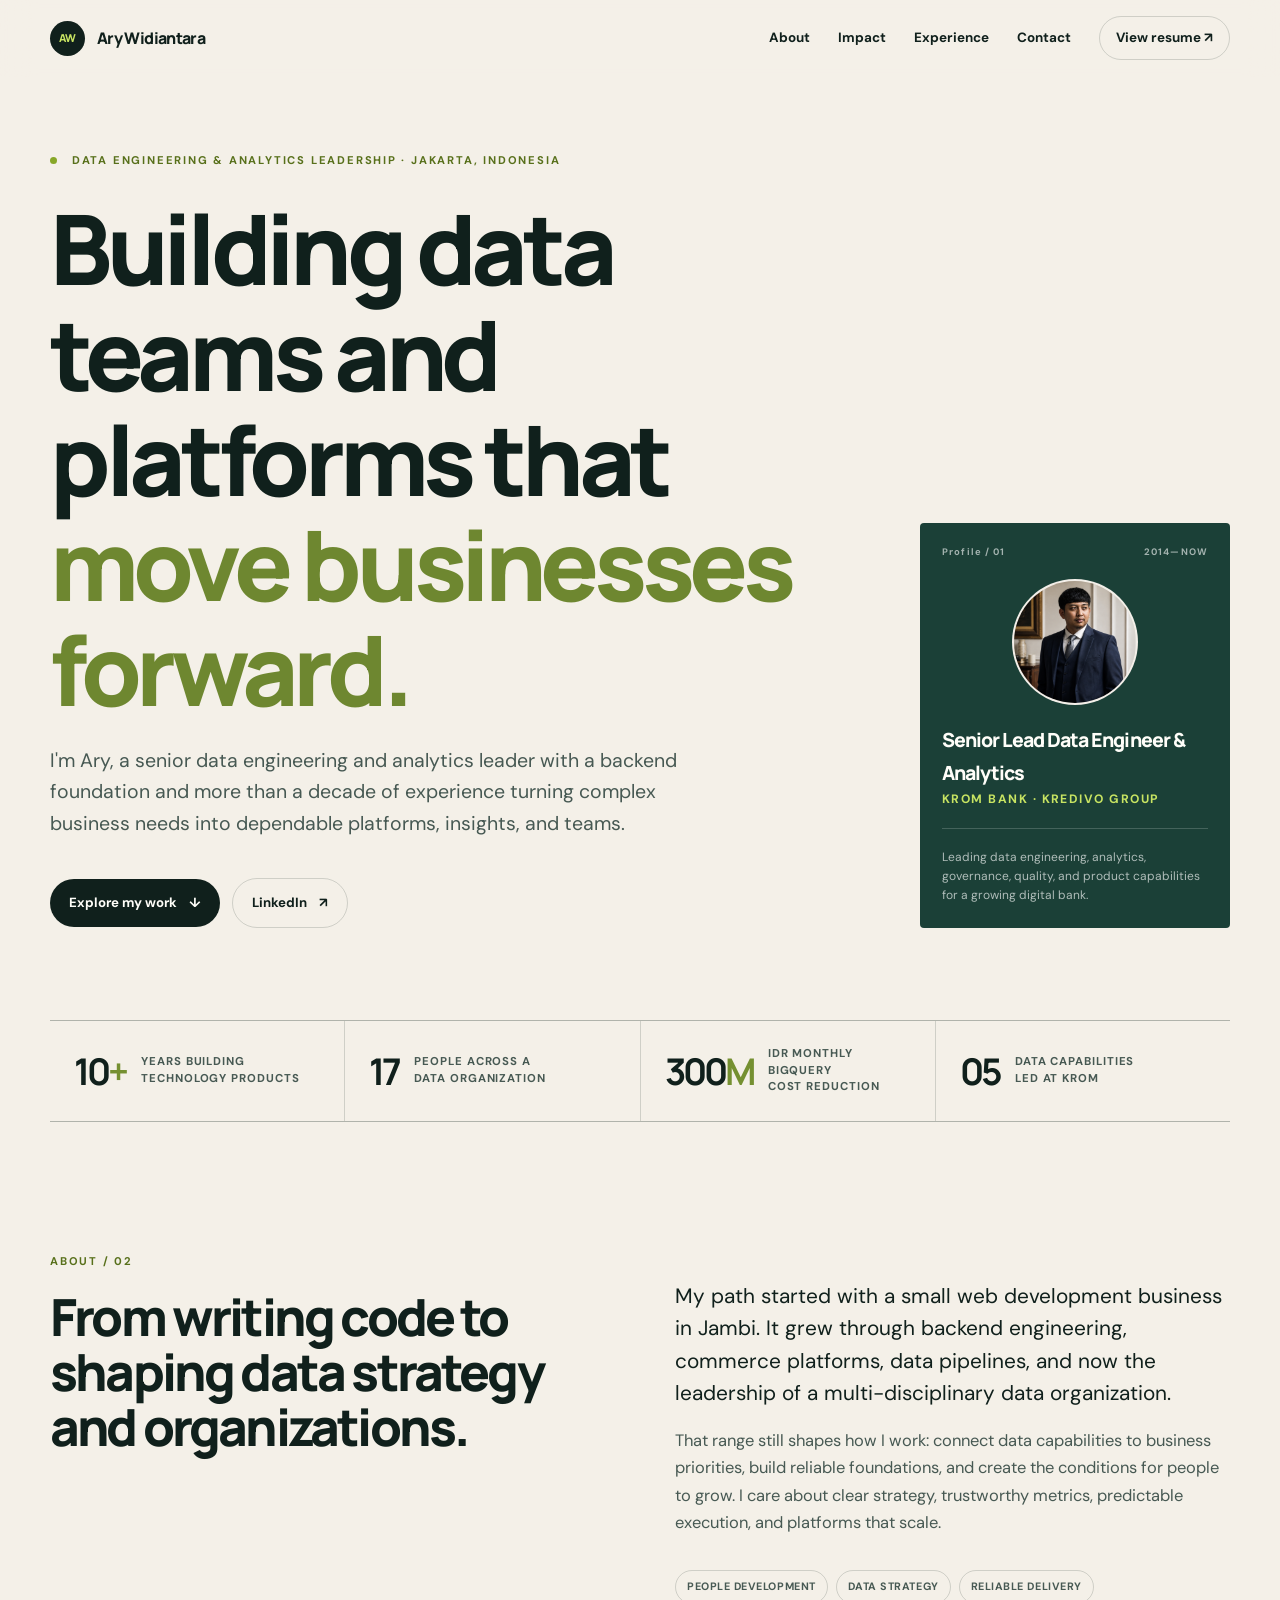
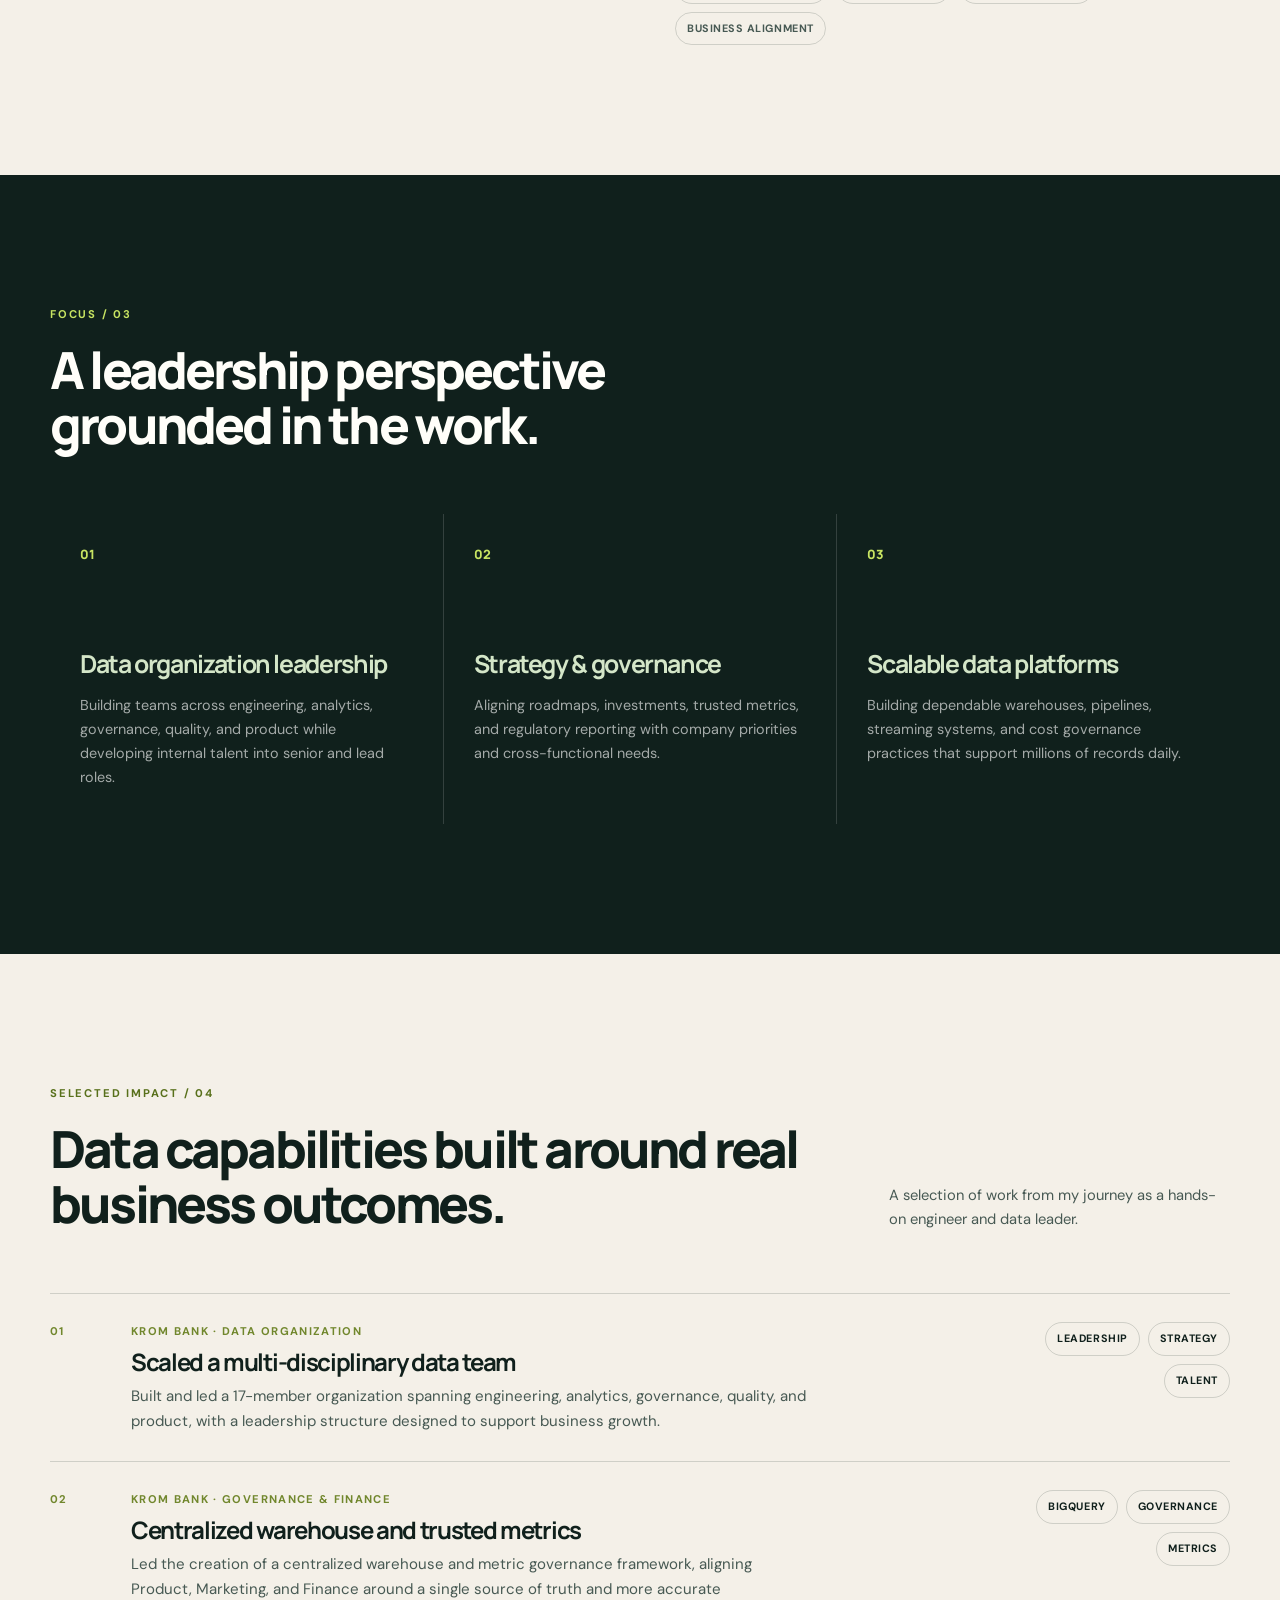
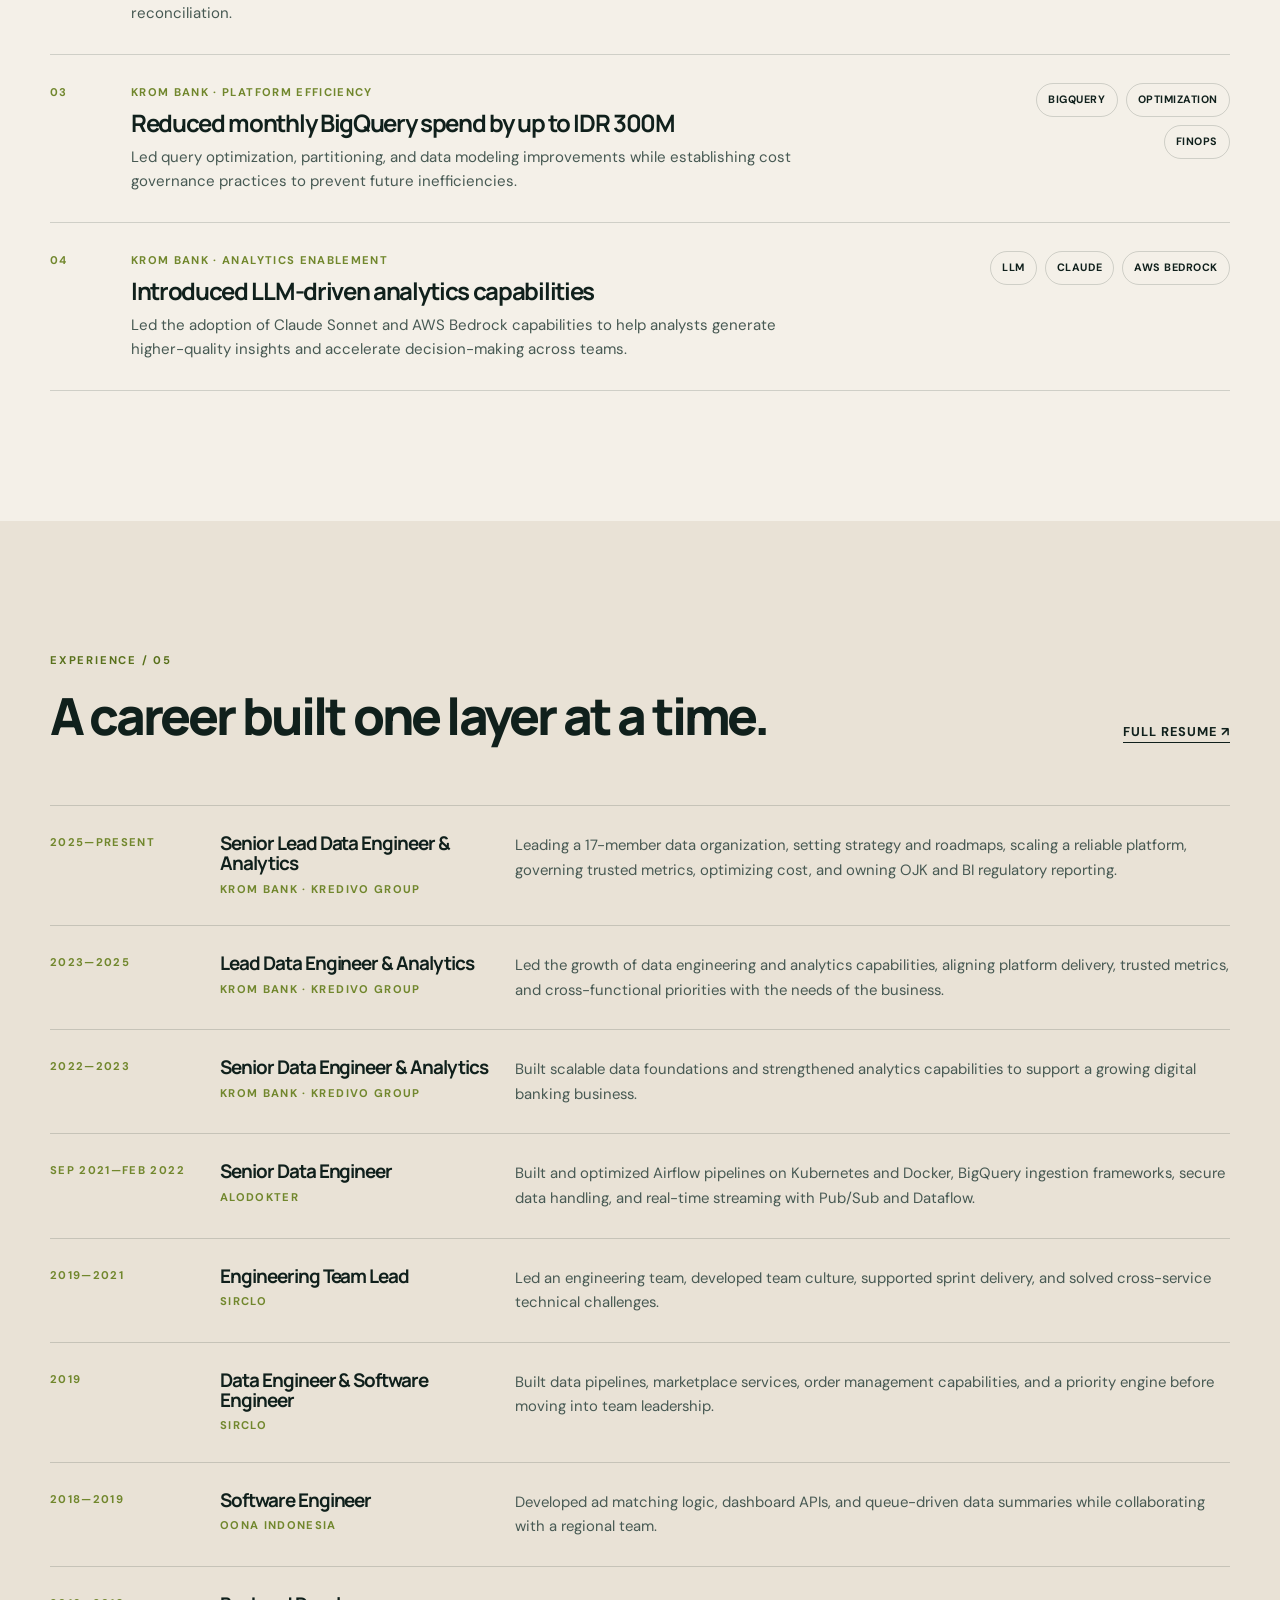
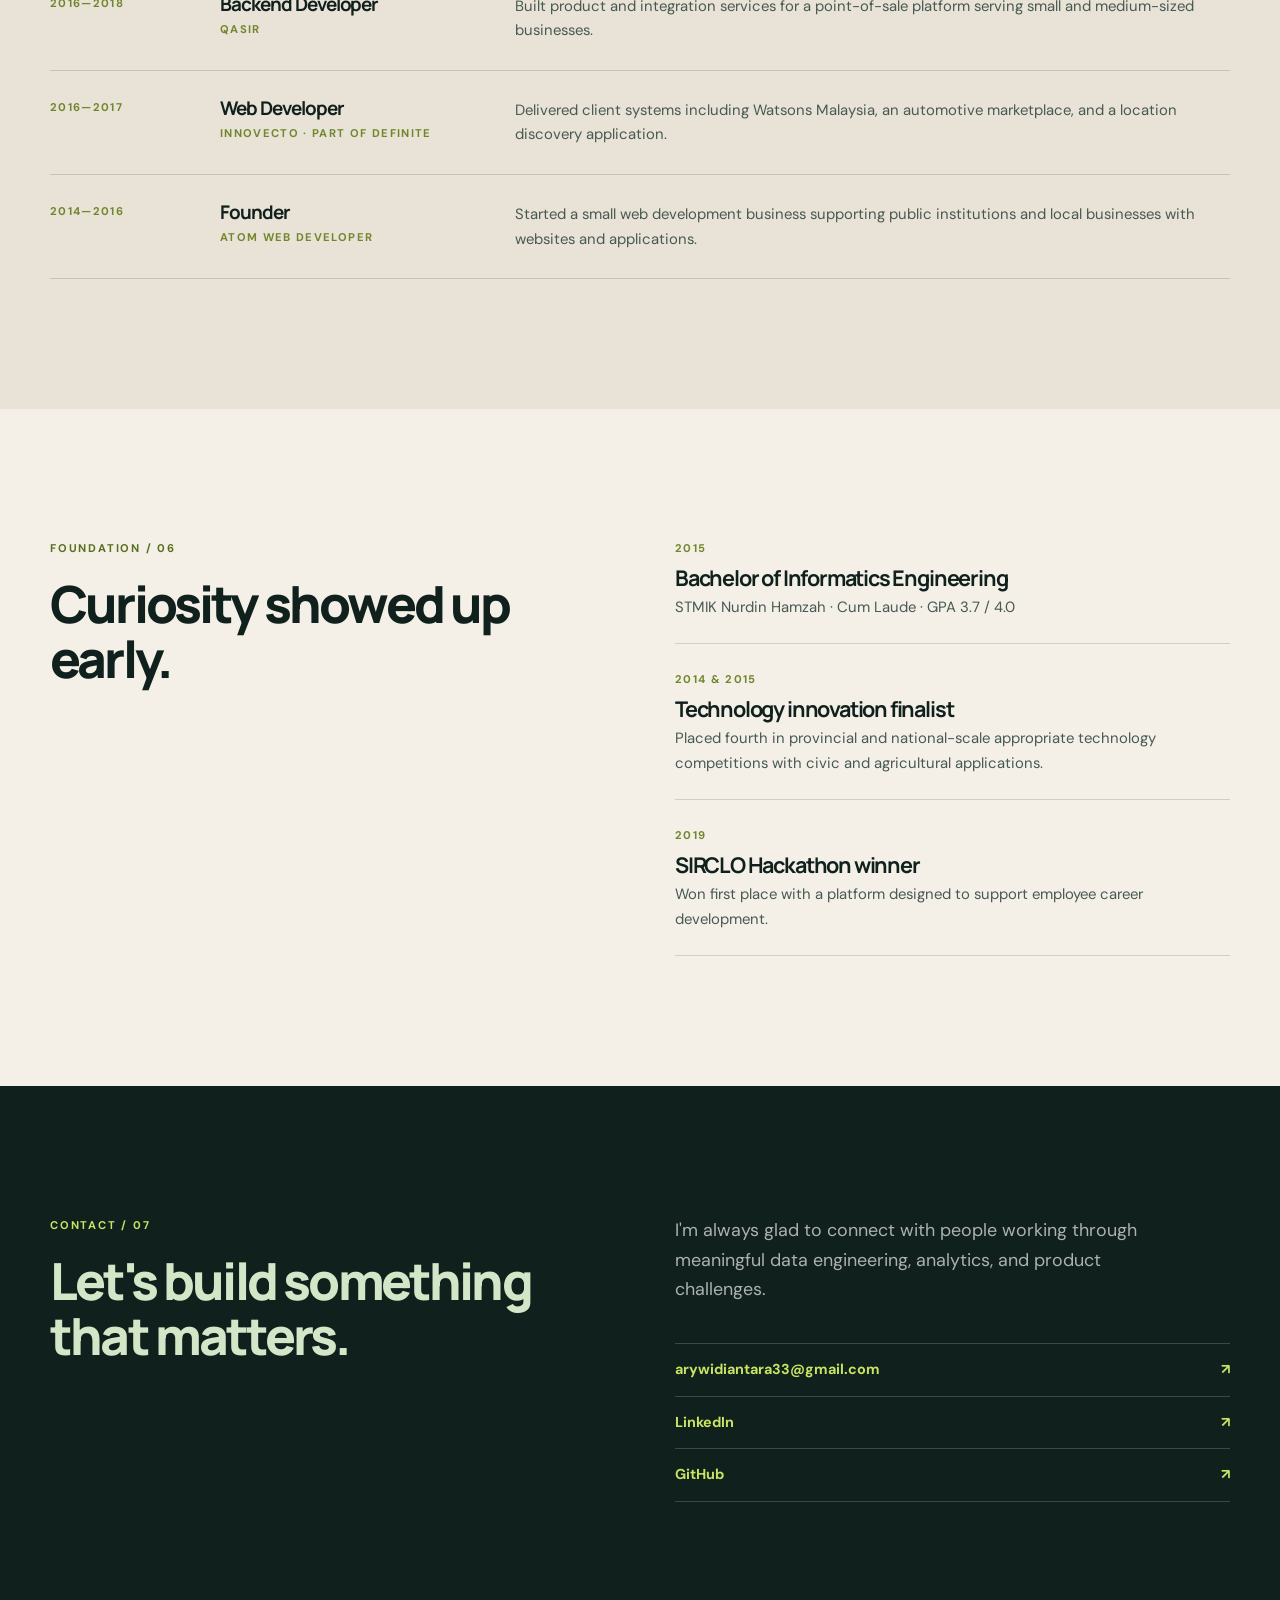
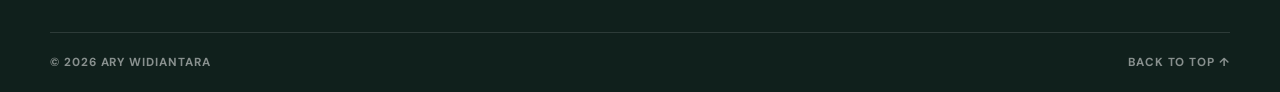
==== commit 16b1a855: "add better SEO" ====
--- a/index.html
+++ b/index.html
@@ -3,13 +3,77 @@
 <head>
   <meta charset="UTF-8">
   <meta name="viewport" content="width=device-width, initial-scale=1">
-  <meta name="description" content="Ary Widiantara is a senior data engineering and analytics leader with experience building teams, governed platforms, and scalable data systems.">
+  <meta name="description" content="Ary Widiantara is a Senior Lead Data Engineer &amp; Analytics in Jakarta with experience leading data teams, scalable platforms, data governance, BigQuery optimization, and LLM-driven analytics.">
+  <meta name="author" content="Ary Widiantara">
+  <meta name="robots" content="index, follow, max-image-preview:large">
   <meta name="theme-color" content="#10201c">
-  <title>Ary Widiantara | Data Engineering &amp; Analytics Leader</title>
+  <title>Ary Widiantara | Senior Data Engineering &amp; Analytics Leader</title>
+  <link rel="canonical" href="https://arywidiantara.github.io/">
+  <meta property="og:type" content="profile">
+  <meta property="og:locale" content="en_US">
+  <meta property="og:site_name" content="Ary Widiantara">
+  <meta property="og:title" content="Ary Widiantara | Senior Data Engineering &amp; Analytics Leader">
+  <meta property="og:description" content="Senior data engineering and analytics leader building scalable platforms, trusted metrics, and high-performing data teams.">
+  <meta property="og:url" content="https://arywidiantara.github.io/">
+  <meta property="og:image" content="https://arywidiantara.github.io/assets/img/ary.png">
+  <meta property="og:image:alt" content="Portrait of Ary Widiantara">
+  <meta property="profile:first_name" content="Ary">
+  <meta property="profile:last_name" content="Widiantara">
+  <meta name="twitter:card" content="summary">
+  <meta name="twitter:title" content="Ary Widiantara | Senior Data Engineering &amp; Analytics Leader">
+  <meta name="twitter:description" content="Senior data engineering and analytics leader building scalable platforms, trusted metrics, and high-performing data teams.">
+  <meta name="twitter:image" content="https://arywidiantara.github.io/assets/img/ary.png">
+  <meta name="twitter:image:alt" content="Portrait of Ary Widiantara">
   <link rel="preconnect" href="https://fonts.googleapis.com">
   <link rel="preconnect" href="https://fonts.gstatic.com" crossorigin>
   <link href="https://fonts.googleapis.com/css2?family=DM+Sans:wght@400;500;600;700&amp;family=Manrope:wght@500;600;700;800&amp;display=swap" rel="stylesheet">
   <link rel="stylesheet" href="assets/css/style.css">
+  <script type="application/ld+json">
+    {
+      "@context": "https://schema.org",
+      "@type": "Person",
+      "name": "Ary Widiantara",
+      "url": "https://arywidiantara.github.io/",
+      "image": "https://arywidiantara.github.io/assets/img/ary.png",
+      "jobTitle": "Senior Lead Data Engineer & Analytics",
+      "description": "Senior data engineering and analytics leader with experience building data organizations, scalable platforms, governed metrics, and LLM-driven analytics capabilities.",
+      "sameAs": [
+        "https://www.linkedin.com/in/arywidiantara",
+        "https://github.com/arywidiantara"
+      ],
+      "worksFor": {
+        "@type": "Organization",
+        "name": "Krom Bank",
+        "parentOrganization": {
+          "@type": "Organization",
+          "name": "Kredivo Group"
+        }
+      },
+      "alumniOf": {
+        "@type": "CollegeOrUniversity",
+        "name": "STMIK Nurdin Hamzah"
+      },
+      "address": {
+        "@type": "PostalAddress",
+        "addressLocality": "Jakarta",
+        "addressCountry": "ID"
+      },
+      "knowsAbout": [
+        "Data Engineering",
+        "Data Analytics",
+        "Data Leadership",
+        "Data Strategy",
+        "Data Governance",
+        "Data Warehousing",
+        "BigQuery",
+        "Apache Airflow",
+        "Data Quality",
+        "Business Intelligence",
+        "LLM-driven Analytics",
+        "AWS Bedrock"
+      ]
+    }
+  </script>
 </head>
 <body>
   <header class="site-header">
@@ -259,7 +323,7 @@
           <h2>Let's build something that matters.</h2>
         </div>
         <div class="contact-copy reveal">
-          <p>I'm always glad to connect with people working through meaningful engineering and product challenges.</p>
+          <p>I'm always glad to connect with people working through meaningful data engineering, analytics, and product challenges.</p>
           <div class="contact-links">
             <a href="mailto:arywidiantara33@gmail.com">arywidiantara33@gmail.com <span aria-hidden="true">&#8599;</span></a>
             <a href="https://www.linkedin.com/in/arywidiantara" target="_blank" rel="noopener noreferrer">LinkedIn <span aria-hidden="true">&#8599;</span></a>
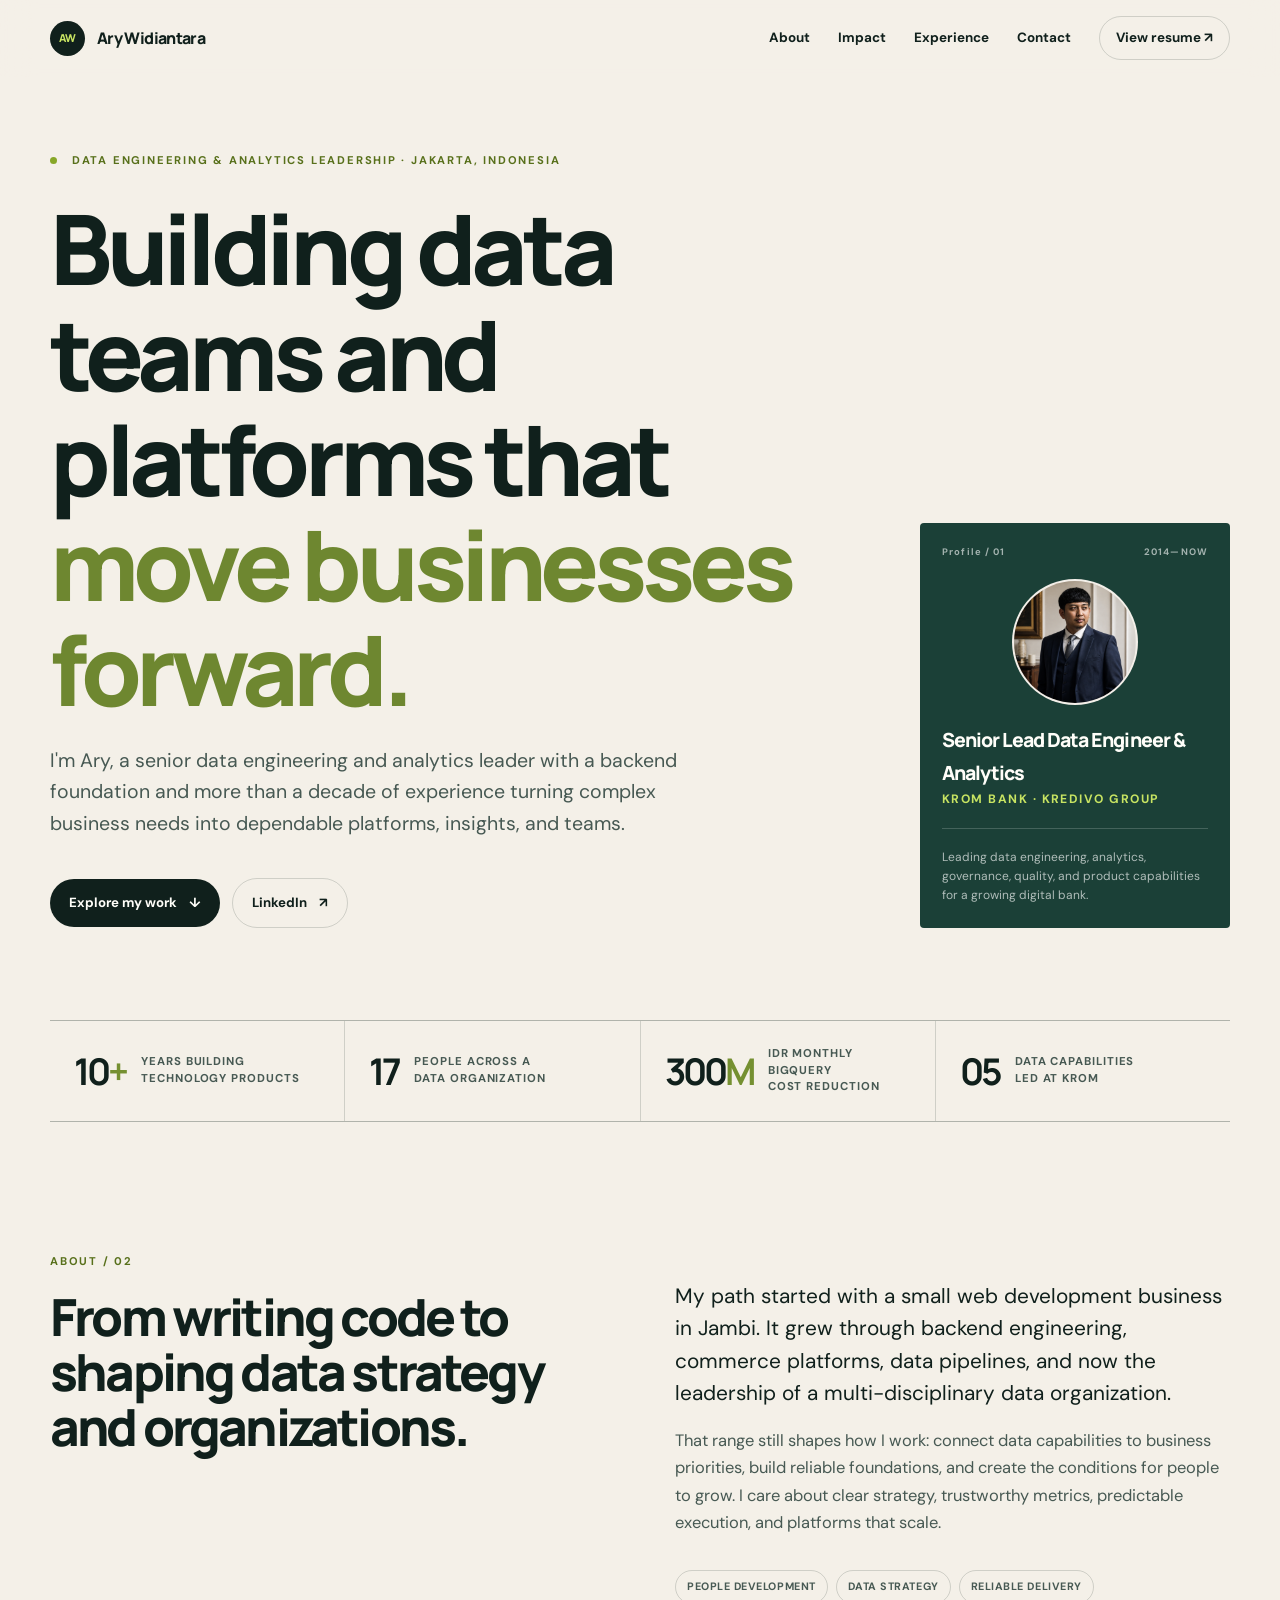
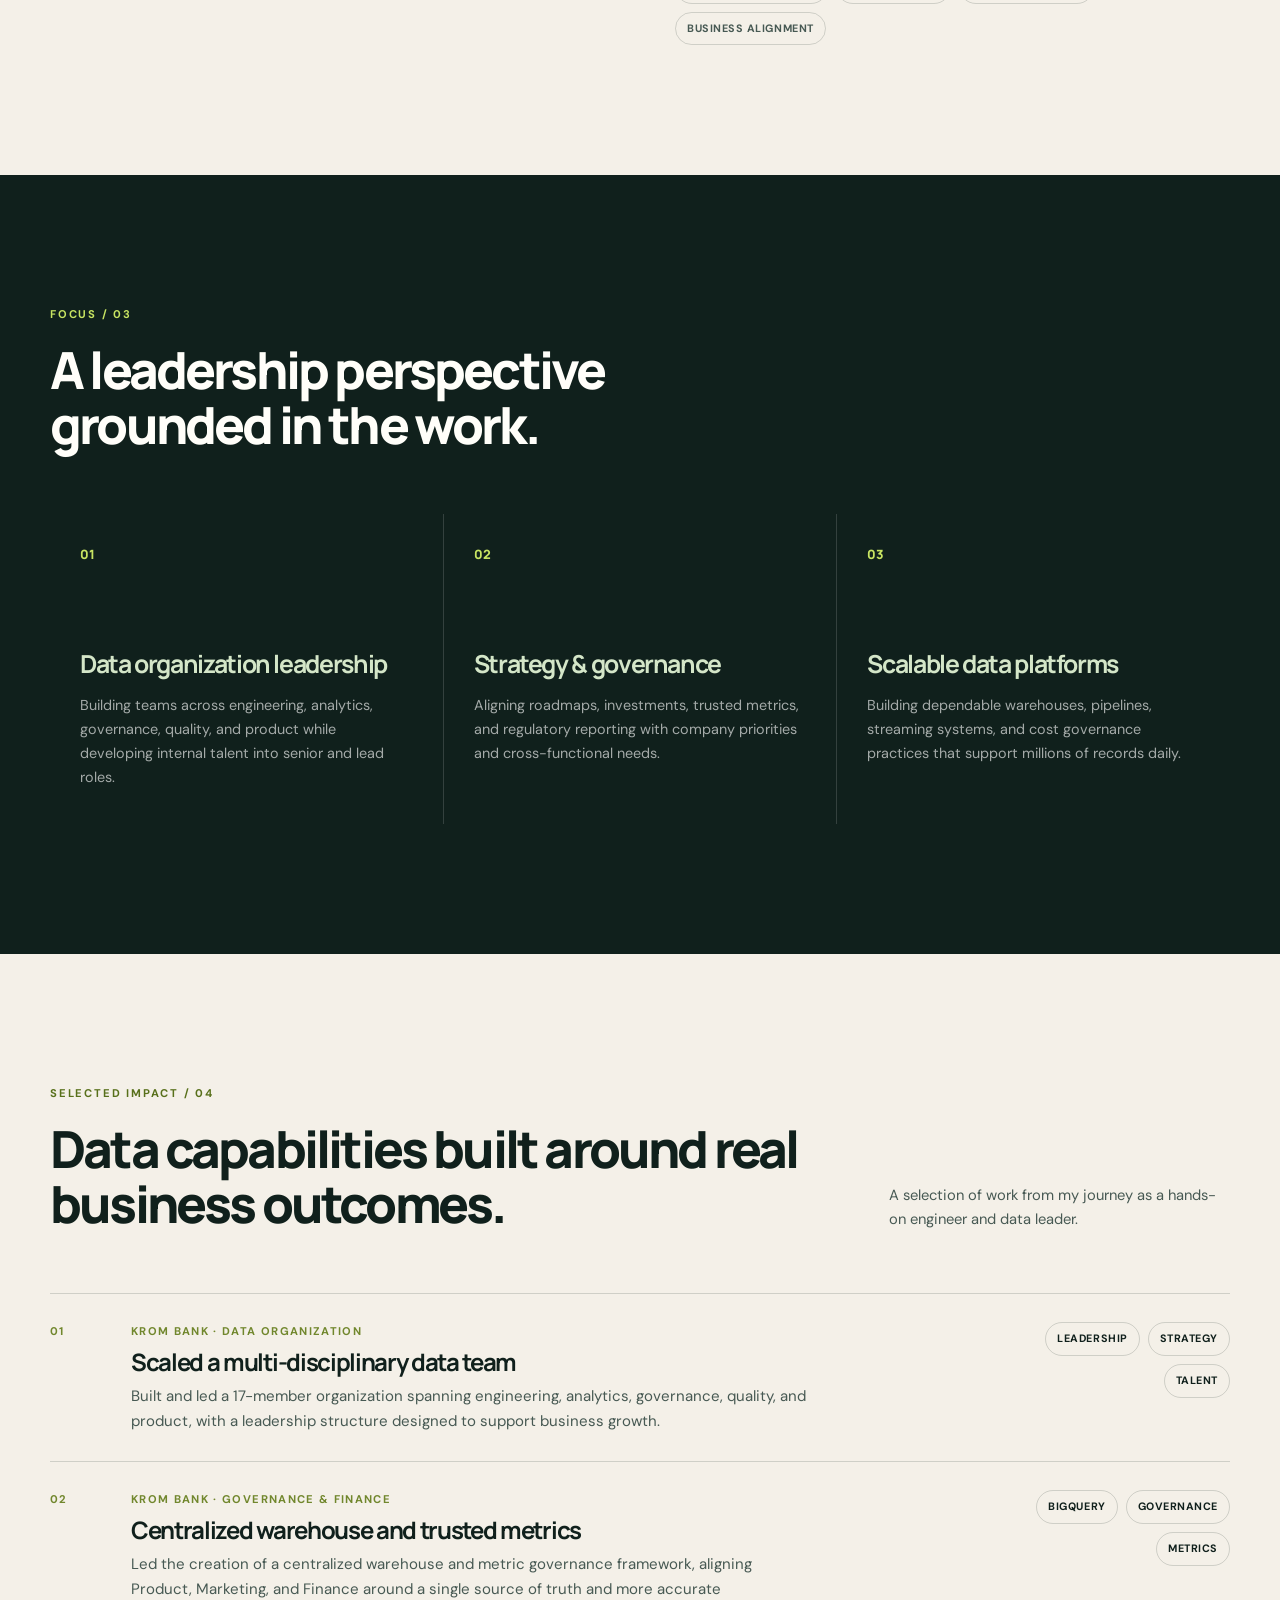
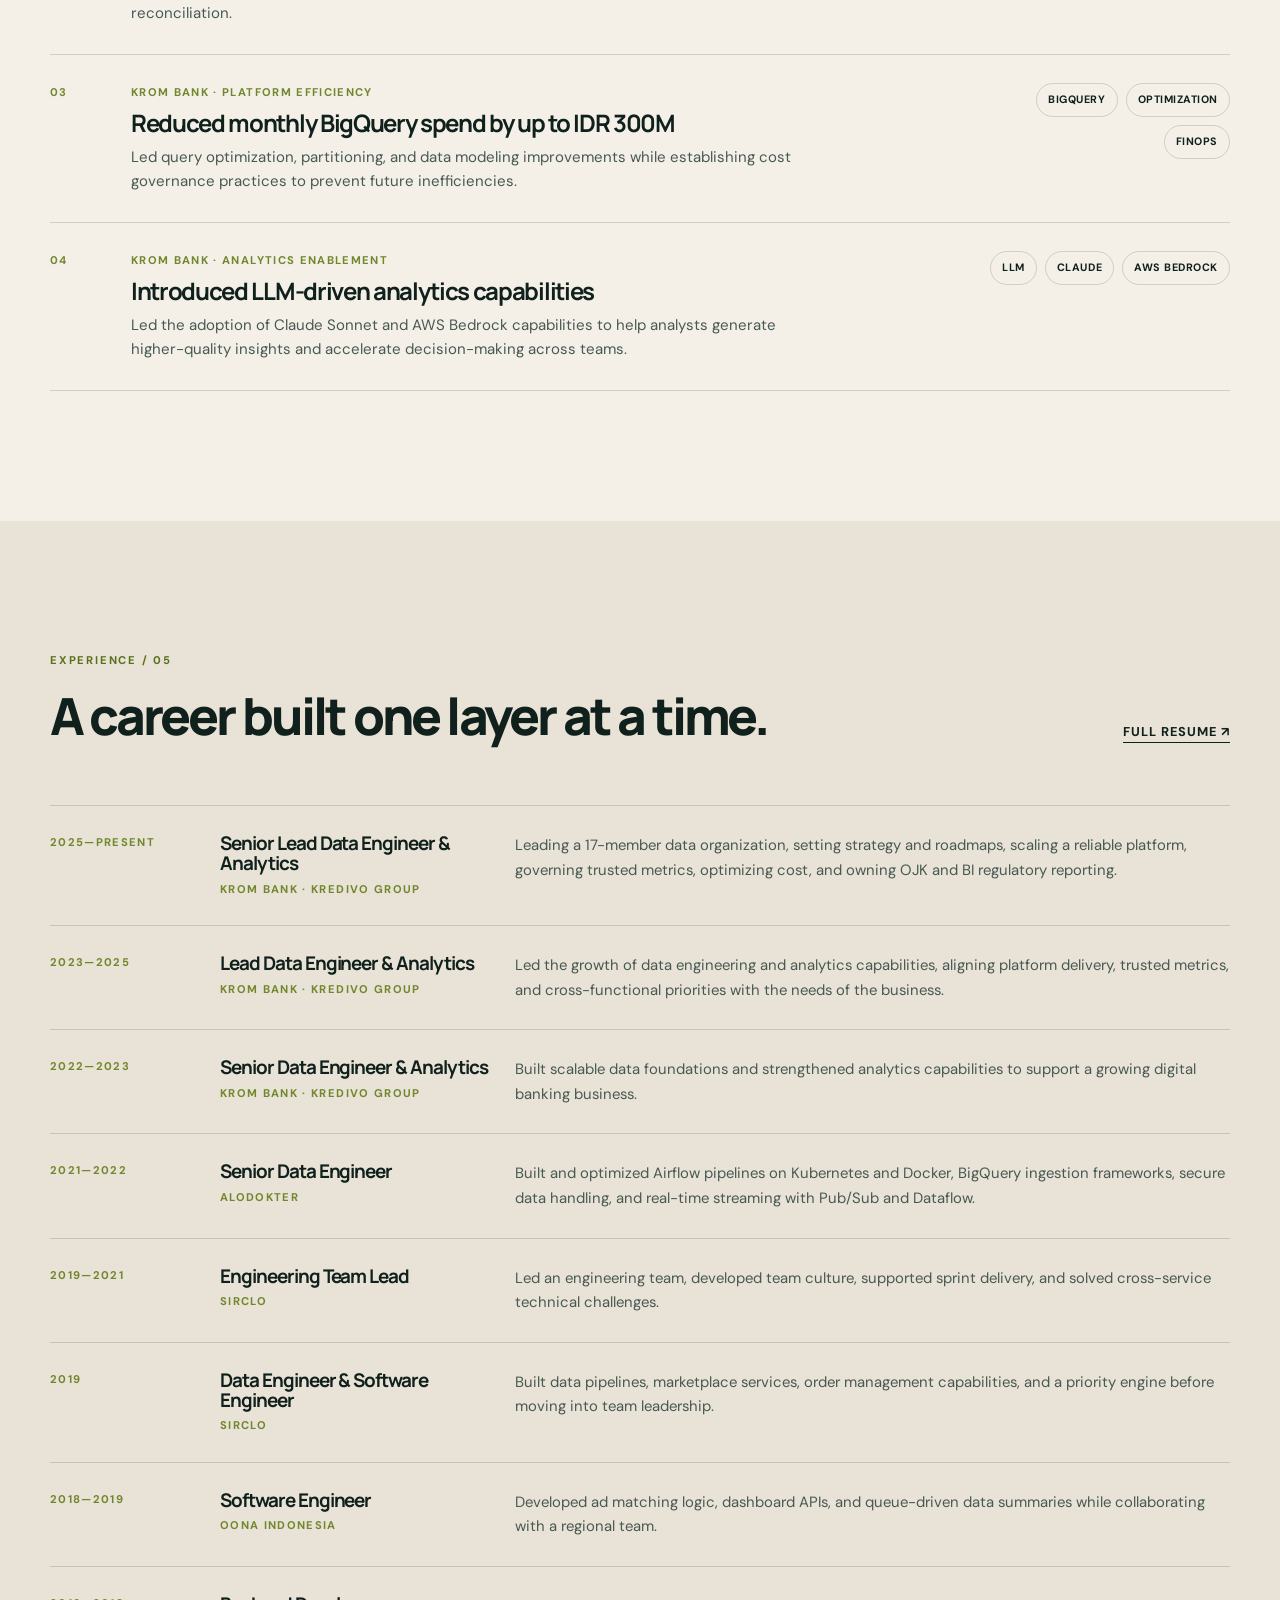
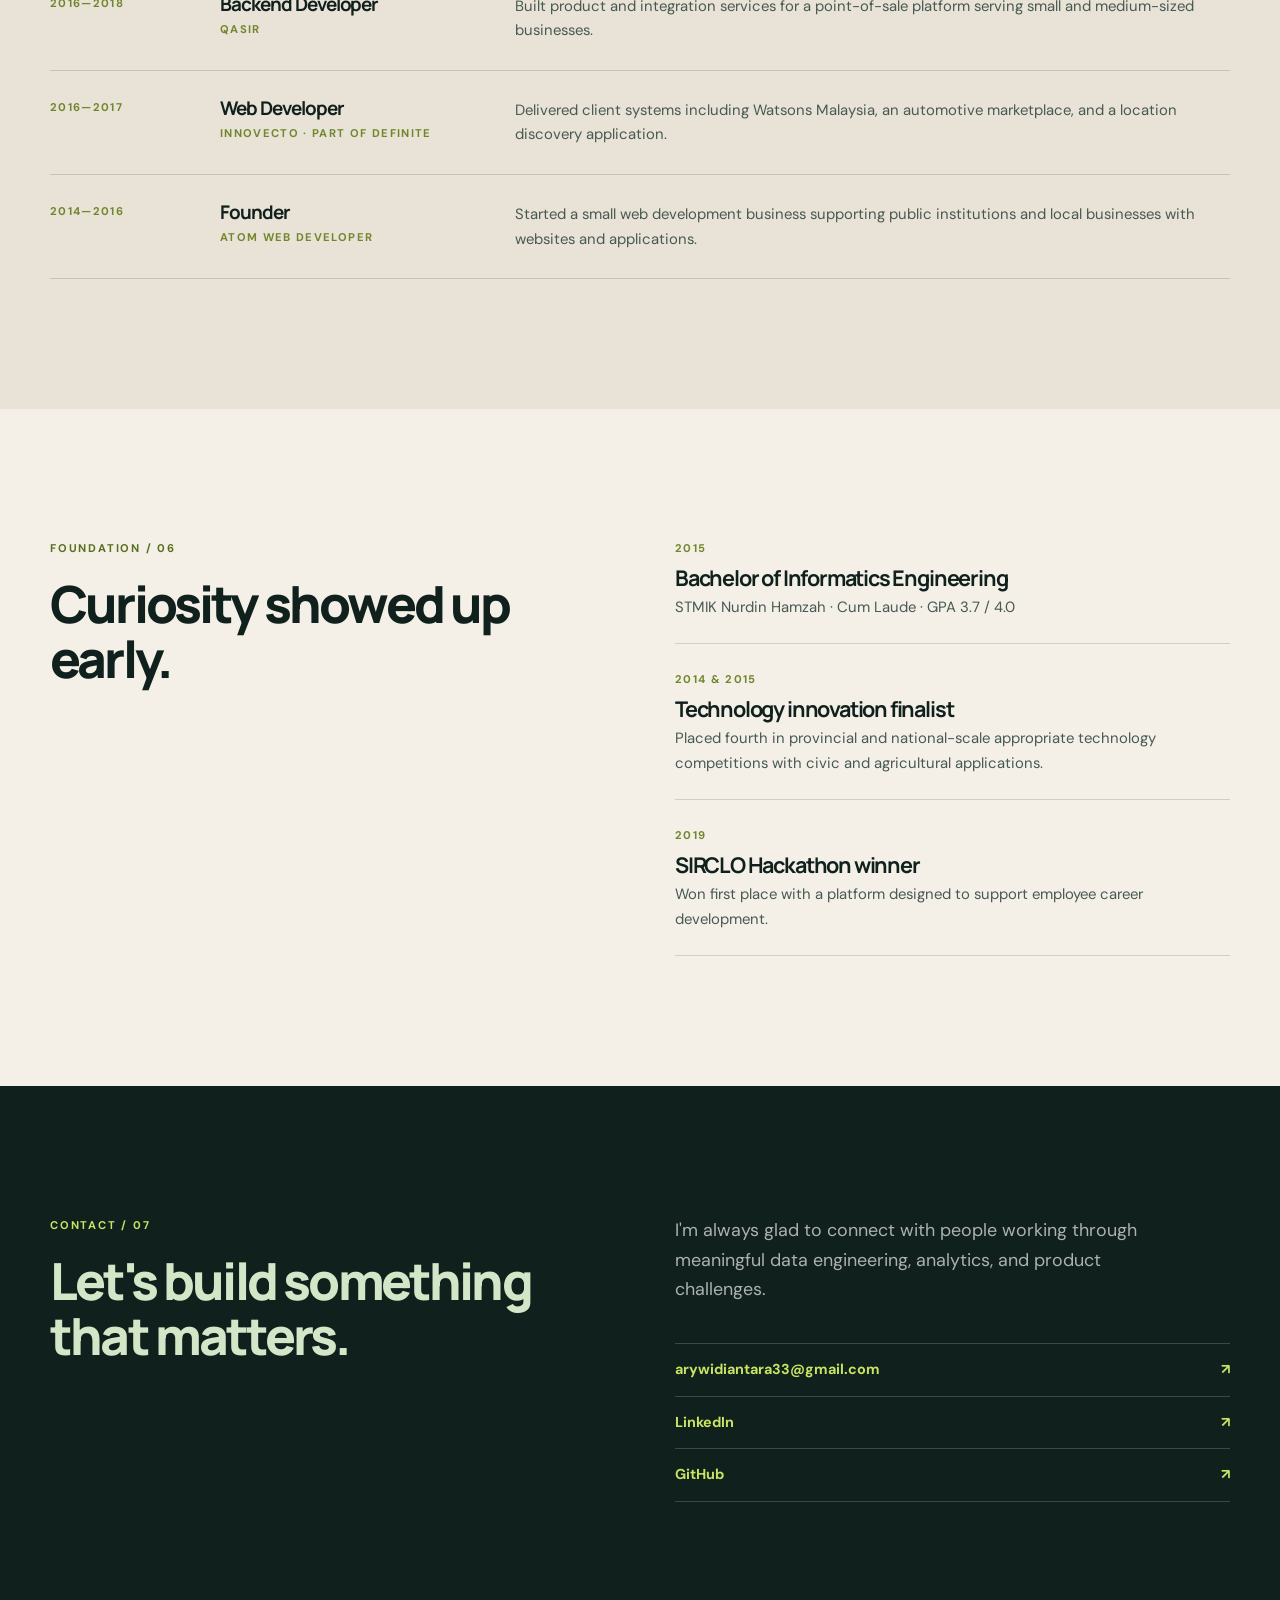
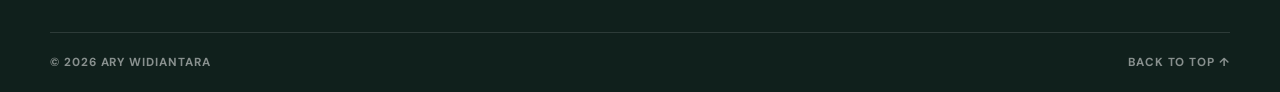
==== commit a128ad58: "make consistent" ====
--- a/index.html
+++ b/index.html
@@ -252,7 +252,7 @@
             <p>Built scalable data foundations and strengthened analytics capabilities to support a growing digital banking business.</p>
           </article>
           <article class="career-item reveal">
-            <p class="career-period">Sep 2021&mdash;Feb 2022</p>
+            <p class="career-period">2021&mdash;2022</p>
             <div><h3>Senior Data Engineer</h3><p class="career-company">Alodokter</p></div>
             <p>Built and optimized Airflow pipelines on Kubernetes and Docker, BigQuery ingestion frameworks, secure data handling, and real-time streaming with Pub/Sub and Dataflow.</p>
           </article>
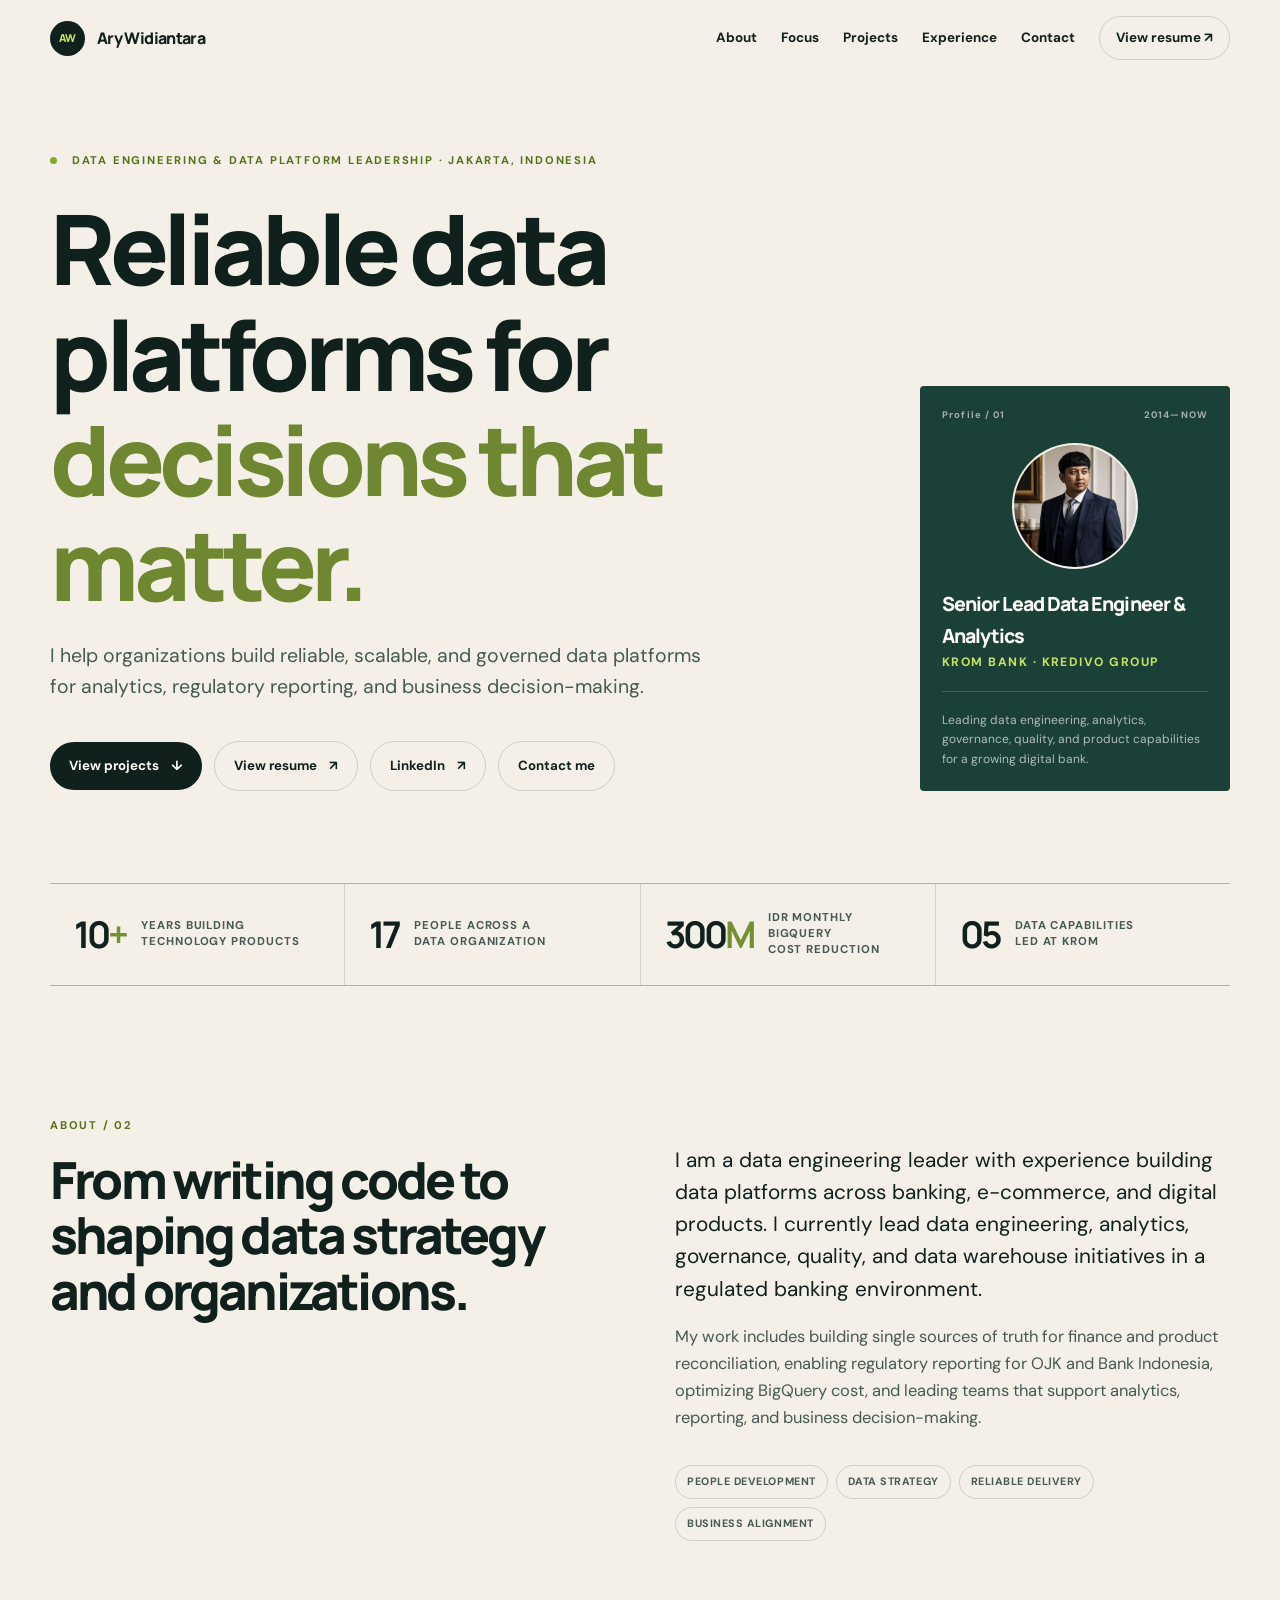
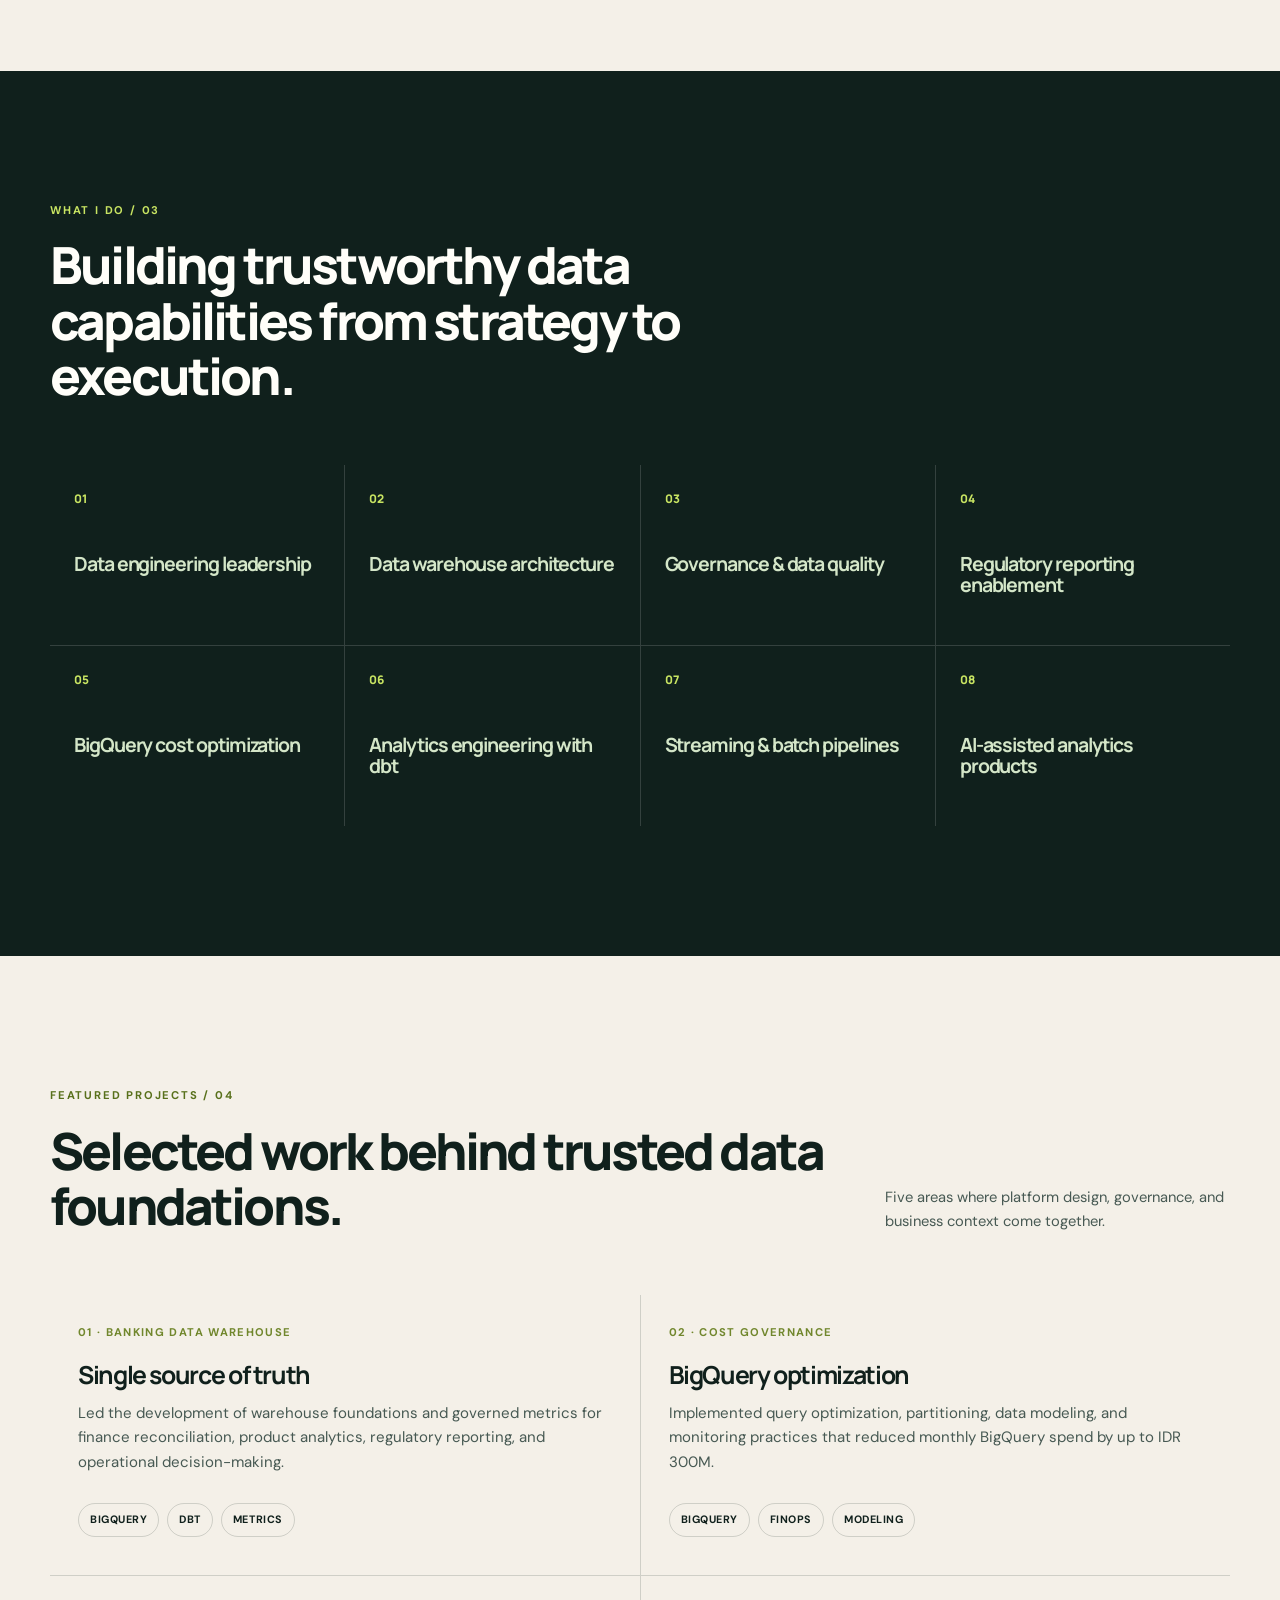
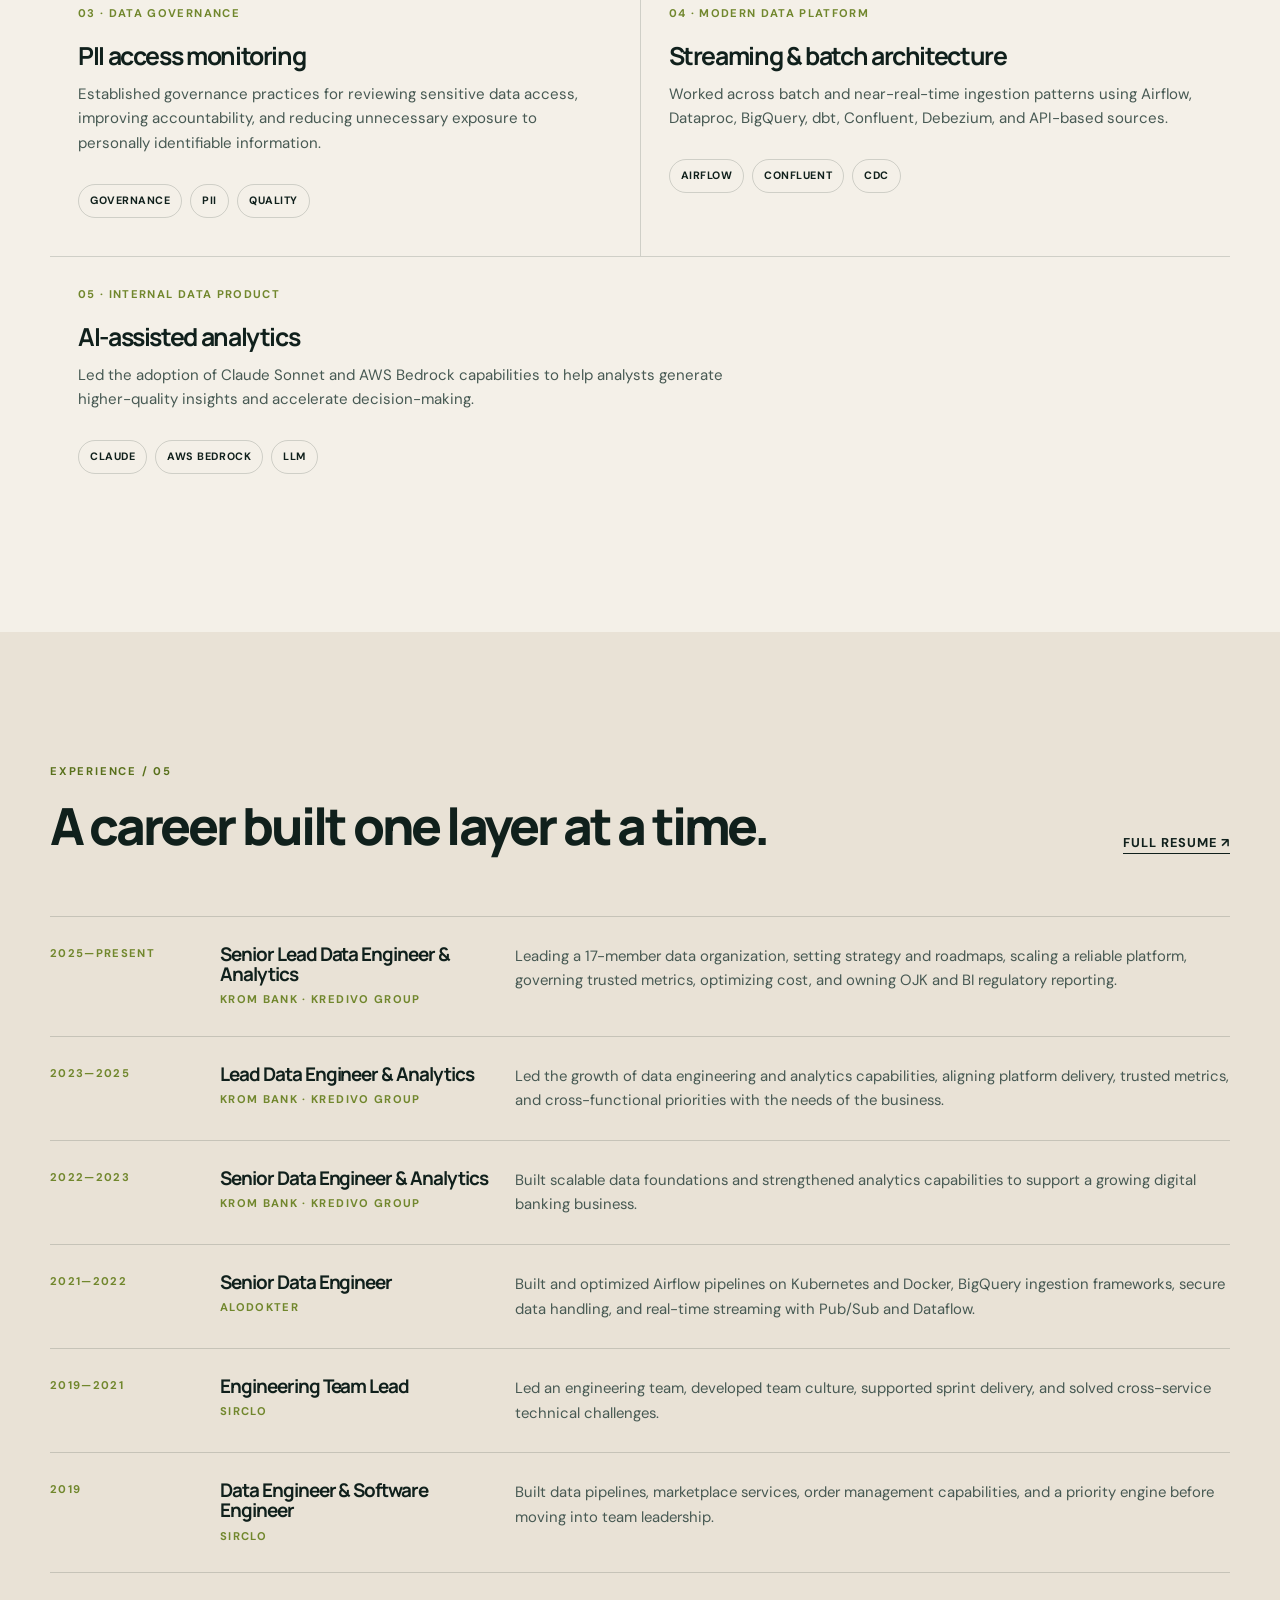
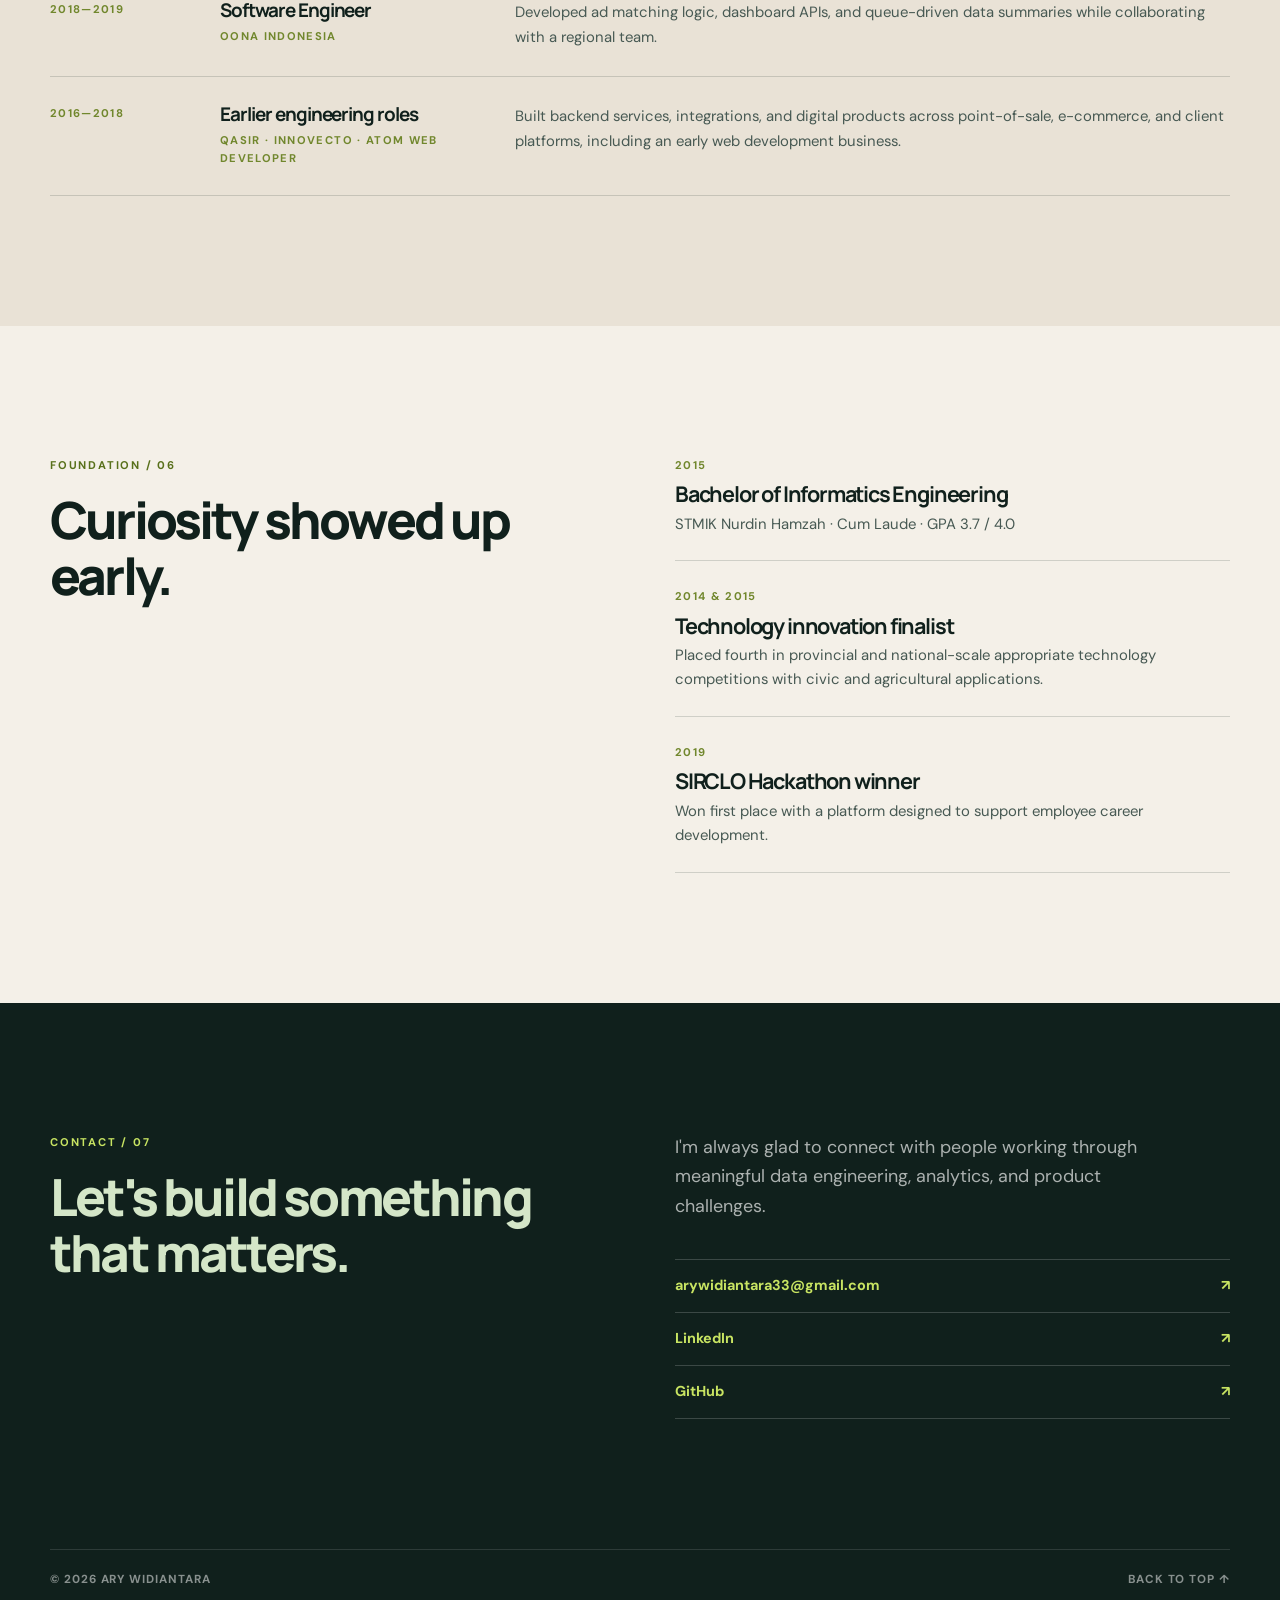
==== commit ec285273: "change content" ====
--- a/index.html
+++ b/index.html
@@ -3,25 +3,25 @@
 <head>
   <meta charset="UTF-8">
   <meta name="viewport" content="width=device-width, initial-scale=1">
-  <meta name="description" content="Ary Widiantara is a Senior Lead Data Engineer &amp; Analytics in Jakarta with experience leading data teams, scalable platforms, data governance, BigQuery optimization, and LLM-driven analytics.">
+  <meta name="description" content="Ary Widiantara is a data engineering and data platform leader in Jakarta building scalable banking data platforms, governed analytics, regulatory reporting, and high-performing teams.">
   <meta name="author" content="Ary Widiantara">
   <meta name="robots" content="index, follow, max-image-preview:large">
   <meta name="theme-color" content="#10201c">
-  <title>Ary Widiantara | Senior Data Engineering &amp; Analytics Leader</title>
+  <title>Ary Widiantara | Data Engineering &amp; Data Platform Leader</title>
   <link rel="canonical" href="https://arywidiantara.github.io/">
   <meta property="og:type" content="profile">
   <meta property="og:locale" content="en_US">
   <meta property="og:site_name" content="Ary Widiantara">
-  <meta property="og:title" content="Ary Widiantara | Senior Data Engineering &amp; Analytics Leader">
-  <meta property="og:description" content="Senior data engineering and analytics leader building scalable platforms, trusted metrics, and high-performing data teams.">
+  <meta property="og:title" content="Ary Widiantara | Data Engineering &amp; Data Platform Leader">
+  <meta property="og:description" content="Building reliable, scalable, and governed data platforms for analytics, regulatory reporting, and business decision-making.">
   <meta property="og:url" content="https://arywidiantara.github.io/">
   <meta property="og:image" content="https://arywidiantara.github.io/assets/img/ary.png">
   <meta property="og:image:alt" content="Portrait of Ary Widiantara">
   <meta property="profile:first_name" content="Ary">
   <meta property="profile:last_name" content="Widiantara">
   <meta name="twitter:card" content="summary">
-  <meta name="twitter:title" content="Ary Widiantara | Senior Data Engineering &amp; Analytics Leader">
-  <meta name="twitter:description" content="Senior data engineering and analytics leader building scalable platforms, trusted metrics, and high-performing data teams.">
+  <meta name="twitter:title" content="Ary Widiantara | Data Engineering &amp; Data Platform Leader">
+  <meta name="twitter:description" content="Building reliable, scalable, and governed data platforms for analytics, regulatory reporting, and business decision-making.">
   <meta name="twitter:image" content="https://arywidiantara.github.io/assets/img/ary.png">
   <meta name="twitter:image:alt" content="Portrait of Ary Widiantara">
   <link rel="preconnect" href="https://fonts.googleapis.com">
@@ -66,7 +66,10 @@
         "Data Governance",
         "Data Warehousing",
         "BigQuery",
+        "dbt",
         "Apache Airflow",
+        "Confluent",
+        "Change Data Capture",
         "Data Quality",
         "Business Intelligence",
         "LLM-driven Analytics",
@@ -87,7 +90,8 @@
       </button>
       <nav class="site-nav" aria-label="Main navigation">
         <a href="#about">About</a>
-        <a href="#impact">Impact</a>
+        <a href="#focus">Focus</a>
+        <a href="#projects">Projects</a>
         <a href="#experience">Experience</a>
         <a href="#contact">Contact</a>
         <a class="nav-cta" href="https://bit.ly/cv-ary-widiantara" target="_blank" rel="noopener noreferrer">View resume <span aria-hidden="true">&#8599;</span></a>
@@ -99,12 +103,14 @@
     <section class="hero">
       <div class="container hero-grid">
         <div class="hero-copy reveal">
-          <p class="eyebrow"><span class="status-dot"></span> Data engineering &amp; analytics leadership &middot; Jakarta, Indonesia</p>
-          <h1>Building data teams and platforms that <span>move businesses forward.</span></h1>
-          <p class="hero-summary">I'm Ary, a senior data engineering and analytics leader with a backend foundation and more than a decade of experience turning complex business needs into dependable platforms, insights, and teams.</p>
+          <p class="eyebrow"><span class="status-dot"></span> Data engineering &amp; data platform leadership &middot; Jakarta, Indonesia</p>
+          <h1>Reliable data platforms for <span>decisions that matter.</span></h1>
+          <p class="hero-summary">I help organizations build reliable, scalable, and governed data platforms for analytics, regulatory reporting, and business decision-making.</p>
           <div class="hero-actions">
-            <a class="button button-primary" href="#impact">Explore my work <span aria-hidden="true">&#8595;</span></a>
+            <a class="button button-primary" href="#projects">View projects <span aria-hidden="true">&#8595;</span></a>
+            <a class="button button-secondary" href="https://bit.ly/cv-ary-widiantara" target="_blank" rel="noopener noreferrer">View resume <span aria-hidden="true">&#8599;</span></a>
             <a class="button button-secondary" href="https://www.linkedin.com/in/arywidiantara" target="_blank" rel="noopener noreferrer">LinkedIn <span aria-hidden="true">&#8599;</span></a>
+            <a class="button button-secondary" href="#contact">Contact me</a>
           </div>
         </div>
         <aside class="hero-card reveal" aria-label="Profile summary">
@@ -138,8 +144,8 @@
           <h2>From writing code to shaping data strategy and organizations.</h2>
         </div>
         <div class="intro-copy reveal">
-          <p class="lead">My path started with a small web development business in Jambi. It grew through backend engineering, commerce platforms, data pipelines, and now the leadership of a multi-disciplinary data organization.</p>
-          <p>That range still shapes how I work: connect data capabilities to business priorities, build reliable foundations, and create the conditions for people to grow. I care about clear strategy, trustworthy metrics, predictable execution, and platforms that scale.</p>
+          <p class="lead">I am a data engineering leader with experience building data platforms across banking, e-commerce, and digital products. I currently lead data engineering, analytics, governance, quality, and data warehouse initiatives in a regulated banking environment.</p>
+          <p>My work includes building single sources of truth for finance and product reconciliation, enabling regulatory reporting for OJK and Bank Indonesia, optimizing BigQuery cost, and leading teams that support analytics, reporting, and business decision-making.</p>
           <div class="principles">
             <span>People development</span>
             <span>Data strategy</span>
@@ -150,77 +156,64 @@
       </div>
     </section>
 
-    <section class="expertise section section-dark">
+    <section class="expertise section section-dark" id="focus">
       <div class="container">
         <div class="section-heading compact reveal">
-          <p class="eyebrow">Focus / 03</p>
-          <h2>A leadership perspective grounded in the work.</h2>
-        </div>
-        <div class="expertise-grid">
-          <article class="expertise-card reveal">
-            <p class="card-number">01</p>
-            <h3>Data organization leadership</h3>
-            <p>Building teams across engineering, analytics, governance, quality, and product while developing internal talent into senior and lead roles.</p>
-          </article>
-          <article class="expertise-card reveal">
-            <p class="card-number">02</p>
-            <h3>Strategy &amp; governance</h3>
-            <p>Aligning roadmaps, investments, trusted metrics, and regulatory reporting with company priorities and cross-functional needs.</p>
-          </article>
-          <article class="expertise-card reveal">
-            <p class="card-number">03</p>
-            <h3>Scalable data platforms</h3>
-            <p>Building dependable warehouses, pipelines, streaming systems, and cost governance practices that support millions of records daily.</p>
-          </article>
-        </div>
-      </div>
-    </section>
-
-    <section class="work section" id="impact">
+          <p class="eyebrow">What I do / 03</p>
+          <h2>Building trustworthy data capabilities from strategy to execution.</h2>
+        </div>
+        <div class="focus-grid">
+          <article class="focus-card reveal"><p>01</p><h3>Data engineering leadership</h3></article>
+          <article class="focus-card reveal"><p>02</p><h3>Data warehouse architecture</h3></article>
+          <article class="focus-card reveal"><p>03</p><h3>Governance &amp; data quality</h3></article>
+          <article class="focus-card reveal"><p>04</p><h3>Regulatory reporting enablement</h3></article>
+          <article class="focus-card reveal"><p>05</p><h3>BigQuery cost optimization</h3></article>
+          <article class="focus-card reveal"><p>06</p><h3>Analytics engineering with dbt</h3></article>
+          <article class="focus-card reveal"><p>07</p><h3>Streaming &amp; batch pipelines</h3></article>
+          <article class="focus-card reveal"><p>08</p><h3>AI-assisted analytics products</h3></article>
+        </div>
+      </div>
+    </section>
+
+    <section class="work section" id="projects">
       <div class="container">
         <div class="section-heading row-heading reveal">
           <div>
-            <p class="eyebrow">Selected impact / 04</p>
-            <h2>Data capabilities built around real business outcomes.</h2>
-          </div>
-          <p>A selection of work from my journey as a hands-on engineer and data leader.</p>
-        </div>
-        <div class="work-list">
-          <article class="work-item reveal">
-            <p class="work-index">01</p>
-            <div>
-              <p class="work-meta">Krom Bank &middot; Data organization</p>
-              <h3>Scaled a multi-disciplinary data team</h3>
-              <p>Built and led a 17-member organization spanning engineering, analytics, governance, quality, and product, with a leadership structure designed to support business growth.</p>
-            </div>
-            <div class="tag-list"><span>Leadership</span><span>Strategy</span><span>Talent</span></div>
-          </article>
-          <article class="work-item reveal">
-            <p class="work-index">02</p>
-            <div>
-              <p class="work-meta">Krom Bank &middot; Governance &amp; finance</p>
-              <h3>Centralized warehouse and trusted metrics</h3>
-              <p>Led the creation of a centralized warehouse and metric governance framework, aligning Product, Marketing, and Finance around a single source of truth and more accurate reconciliation.</p>
-            </div>
-            <div class="tag-list"><span>BigQuery</span><span>Governance</span><span>Metrics</span></div>
-          </article>
-          <article class="work-item reveal">
-            <p class="work-index">03</p>
-            <div>
-              <p class="work-meta">Krom Bank &middot; Platform efficiency</p>
-              <h3>Reduced monthly BigQuery spend by up to IDR 300M</h3>
-              <p>Led query optimization, partitioning, and data modeling improvements while establishing cost governance practices to prevent future inefficiencies.</p>
-            </div>
-            <div class="tag-list"><span>BigQuery</span><span>Optimization</span><span>FinOps</span></div>
-          </article>
-          <article class="work-item reveal">
-            <p class="work-index">04</p>
-            <div>
-              <p class="work-meta">Krom Bank &middot; Analytics enablement</p>
-              <h3>Introduced LLM-driven analytics capabilities</h3>
-              <p>Led the adoption of Claude Sonnet and AWS Bedrock capabilities to help analysts generate higher-quality insights and accelerate decision-making across teams.</p>
-            </div>
-            <div class="tag-list"><span>LLM</span><span>Claude</span><span>AWS Bedrock</span></div>
+            <p class="eyebrow">Featured projects / 04</p>
+            <h2>Selected work behind trusted data foundations.</h2>
+          </div>
+          <p>Five areas where platform design, governance, and business context come together.</p>
+        </div>
+        <div class="case-grid">
+          <article class="case-card reveal">
+            <p class="work-meta">01 &middot; Banking data warehouse</p>
+            <h3>Single source of truth</h3>
+            <p>Led the development of warehouse foundations and governed metrics for finance reconciliation, product analytics, regulatory reporting, and operational decision-making.</p>
+            <div class="tag-list"><span>BigQuery</span><span>dbt</span><span>Metrics</span></div>
+          </article>
+          <article class="case-card reveal">
+            <p class="work-meta">02 &middot; Cost governance</p>
+            <h3>BigQuery optimization</h3>
+            <p>Implemented query optimization, partitioning, data modeling, and monitoring practices that reduced monthly BigQuery spend by up to IDR 300M.</p>
+            <div class="tag-list"><span>BigQuery</span><span>FinOps</span><span>Modeling</span></div>
+          </article>
+          <article class="case-card reveal">
+            <p class="work-meta">03 &middot; Data governance</p>
+            <h3>PII access monitoring</h3>
+            <p>Established governance practices for reviewing sensitive data access, improving accountability, and reducing unnecessary exposure to personally identifiable information.</p>
+            <div class="tag-list"><span>Governance</span><span>PII</span><span>Quality</span></div>
+          </article>
+          <article class="case-card reveal">
+            <p class="work-meta">04 &middot; Modern data platform</p>
+            <h3>Streaming &amp; batch architecture</h3>
+            <p>Worked across batch and near-real-time ingestion patterns using Airflow, Dataproc, BigQuery, dbt, Confluent, Debezium, and API-based sources.</p>
+            <div class="tag-list"><span>Airflow</span><span>Confluent</span><span>CDC</span></div>
+          </article>
+          <article class="case-card reveal">
+            <p class="work-meta">05 &middot; Internal data product</p>
+            <h3>AI-assisted analytics</h3>
+            <p>Led the adoption of Claude Sonnet and AWS Bedrock capabilities to help analysts generate higher-quality insights and accelerate decision-making.</p>
+            <div class="tag-list"><span>Claude</span><span>AWS Bedrock</span><span>LLM</span></div>
           </article>
         </div>
       </div>
@@ -273,18 +266,8 @@
           </article>
           <article class="career-item reveal">
             <p class="career-period">2016&mdash;2018</p>
-            <div><h3>Backend Developer</h3><p class="career-company">Qasir</p></div>
-            <p>Built product and integration services for a point-of-sale platform serving small and medium-sized businesses.</p>
-          </article>
-          <article class="career-item reveal">
-            <p class="career-period">2016&mdash;2017</p>
-            <div><h3>Web Developer</h3><p class="career-company">Innovecto &middot; Part of Definite</p></div>
-            <p>Delivered client systems including Watsons Malaysia, an automotive marketplace, and a location discovery application.</p>
-          </article>
-          <article class="career-item reveal">
-            <p class="career-period">2014&mdash;2016</p>
-            <div><h3>Founder</h3><p class="career-company">Atom Web Developer</p></div>
-            <p>Started a small web development business supporting public institutions and local businesses with websites and applications.</p>
+            <div><h3>Earlier engineering roles</h3><p class="career-company">Qasir &middot; Innovecto &middot; Atom Web Developer</p></div>
+            <p>Built backend services, integrations, and digital products across point-of-sale, e-commerce, and client platforms, including an early web development business.</p>
           </article>
         </div>
       </div>
--- a/assets/css/style.css
+++ b/assets/css/style.css
@@ -1 +1 @@
-:root{--ink:#10201c;--ink-soft:#475953;--paper:#f4f0e8;--paper-deep:#e9e2d6;--line:rgba(16,32,28,.16);--green:#1b4037;--green-light:#d4e6c8;--lime:#c8e462;--white:#fffef9;--display:"Manrope",sans-serif;--body:"DM Sans",sans-serif;--container:min(1180px,calc(100vw - 48px))}*{box-sizing:border-box}html{scroll-behavior:smooth}body{margin:0;background:var(--paper);color:var(--ink);font-family:var(--body);font-size:16px;line-height:1.65}a{color:inherit;text-decoration:none}button{font:inherit}h1,h2,h3,p{margin:0}h1,h2,h3{font-family:var(--display);letter-spacing:-.055em;line-height:1.08}h1{font-size:clamp(3.4rem,7.6vw,7.25rem);font-weight:800}h2{font-size:clamp(2.2rem,4vw,4.35rem);font-weight:800}h3{font-size:1.35rem}.container{width:var(--container);margin:0 auto}.site-header{position:sticky;top:0;z-index:20;border-bottom:1px solid transparent;background:rgba(244,240,232,.88);backdrop-filter:blur(16px);transition:border-color .25s}.site-header.scrolled{border-color:var(--line)}.nav-wrap,.site-nav,.brand,.hero-actions,.profile-top,.footer-inner{display:flex;align-items:center}.nav-wrap{height:76px;justify-content:space-between}.brand{gap:12px;font-family:var(--display);font-weight:800;letter-spacing:-.04em}.brand-mark{display:grid;width:35px;height:35px;place-items:center;border-radius:50%;background:var(--ink);color:var(--lime);font-size:.68rem;letter-spacing:-.02em}.site-nav{gap:28px;font-size:.84rem;font-weight:700}.site-nav a{transition:color .2s}.site-nav a:hover{color:#507013}.nav-cta{padding:10px 16px;border:1px solid var(--line);border-radius:999px}.nav-toggle{display:none;border:0;background:transparent}.hero{padding:74px 0 0;overflow:hidden}.hero-grid{display:grid;grid-template-columns:1fr 310px;gap:60px;align-items:end}.eyebrow{color:#58701b;font-size:.7rem;font-weight:700;letter-spacing:.16em;text-transform:uppercase}.status-dot{display:inline-block;width:7px;height:7px;margin-right:10px;border-radius:50%;background:#87a728}.hero h1{max-width:880px;margin:26px 0 24px}.hero h1 span{color:#6e8730}.hero-summary{max-width:675px;color:var(--ink-soft);font-size:1.22rem;line-height:1.62}.hero-actions{gap:12px;margin-top:38px}.button{display:inline-flex;gap:12px;align-items:center;padding:13px 19px;border-radius:999px;font-size:.83rem;font-weight:700;transition:transform .2s,background .2s}.button:hover{transform:translateY(-2px)}.button-primary{background:var(--ink);color:var(--white)}.button-primary:hover{background:var(--green)}.button-secondary{border:1px solid var(--line)}.hero-card{min-height:405px;padding:22px;display:flex;flex-direction:column;justify-content:space-between;background:var(--green);color:var(--white);border-radius:4px}.profile-top{justify-content:space-between;color:rgba(255,255,255,.6);font-size:.59rem;font-weight:700;letter-spacing:.12em}.profile-monogram{align-self:center;width:126px;height:126px;overflow:hidden;border:2px solid rgba(255,255,255,.45);border-radius:50%;background:var(--paper-deep)}.profile-monogram img{display:block;width:100%;height:100%;object-fit:cover}.profile-role{font-family:var(--display);font-size:1.22rem;font-weight:800;letter-spacing:-.05em}.profile-company{color:var(--lime);font-size:.76rem;font-weight:700;letter-spacing:.12em}.profile-line{height:1px;background:rgba(255,255,255,.18)}.profile-note{color:rgba(255,255,255,.65);font-size:.75rem;line-height:1.6}.hero-metrics{display:grid;grid-template-columns:repeat(4,1fr);gap:1px;margin-top:92px;background:var(--line);border-top:1px solid var(--line);border-bottom:1px solid var(--line)}.hero-metrics div{display:flex;gap:15px;align-items:center;padding:20px 24px;background:var(--paper)}.hero-metrics strong{font-family:var(--display);font-size:2.3rem;letter-spacing:-.08em}.hero-metrics strong span{color:#759031}.hero-metrics p{color:var(--ink-soft);font-size:.71rem;font-weight:700;line-height:1.45;text-transform:uppercase;letter-spacing:.08em}.section{padding:130px 0}.two-column,.foundation-grid,.contact-grid{display:grid;grid-template-columns:1fr 1fr;gap:70px}.section-heading h2{margin-top:18px}.intro-copy{padding-top:28px;color:var(--ink-soft);font-size:1.03rem}.intro-copy .lead{margin-bottom:18px;color:var(--ink);font-size:1.3rem;line-height:1.55}.principles,.tag-list{display:flex;flex-wrap:wrap;gap:8px}.principles{margin-top:34px}.principles span,.tag-list span{padding:7px 11px;border:1px solid var(--line);border-radius:999px;font-size:.67rem;font-weight:700;letter-spacing:.05em;text-transform:uppercase}.section-dark{background:var(--ink);color:var(--white)}.section-dark .eyebrow{color:var(--lime)}.compact{max-width:680px}.expertise-grid{display:grid;grid-template-columns:repeat(3,1fr);gap:1px;margin-top:62px;background:rgba(255,255,255,.15)}.expertise-card{min-height:310px;padding:30px;background:var(--ink);transition:background .25s}.expertise-card:hover{background:var(--green)}.card-number{color:var(--lime);font-family:var(--display);font-size:.8rem;font-weight:800}.expertise-card h3{margin-top:86px;color:var(--green-light);font-size:1.55rem}.expertise-card p:last-child{margin-top:16px;color:rgba(255,255,255,.62);font-size:.9rem}.row-heading{display:flex;gap:40px;align-items:end;justify-content:space-between}.row-heading>p{max-width:345px;color:var(--ink-soft);font-size:.92rem}.work-list{margin-top:62px;border-top:1px solid var(--line)}.work-item{display:grid;grid-template-columns:56px 1fr 250px;gap:25px;padding:28px 0;border-bottom:1px solid var(--line)}.work-index,.work-meta,.career-period,.career-company,.foundation-year{color:#71872d;font-size:.7rem;font-weight:700;letter-spacing:.12em;text-transform:uppercase}.work-item h3{margin:8px 0 9px;font-size:1.5rem}.work-item div:nth-child(2)>p:last-child{max-width:680px;color:var(--ink-soft);font-size:.94rem}.tag-list{align-content:flex-start;justify-content:flex-end}.career{background:var(--paper-deep)}.text-link{border-bottom:1px solid var(--ink);font-size:.8rem;font-weight:700;letter-spacing:.08em;text-transform:uppercase}.career-list{margin-top:62px;border-top:1px solid var(--line)}.career-item{display:grid;grid-template-columns:145px 270px 1fr;gap:25px;padding:27px 0;border-bottom:1px solid var(--line)}.career-item h3{font-size:1.18rem}.career-company{margin-top:6px}.career-item>p:last-child{color:var(--ink-soft);font-size:.93rem}.foundation-details{display:grid;gap:26px}.foundation-details div{padding-bottom:24px;border-bottom:1px solid var(--line)}.foundation-details h3{margin:8px 0 6px}.foundation-details p:last-child{color:var(--ink-soft);font-size:.93rem}.contact h2{max-width:550px;margin-top:18px;color:var(--green-light)}.contact-copy>p{max-width:500px;color:rgba(255,255,255,.65);font-size:1.12rem}.contact-links{display:grid;margin-top:38px;border-top:1px solid rgba(255,255,255,.18)}.contact-links a{display:flex;justify-content:space-between;padding:14px 0;border-bottom:1px solid rgba(255,255,255,.18);color:var(--lime);font-size:.9rem;font-weight:700}.contact-links a:hover{color:var(--white)}footer{background:var(--ink);color:rgba(255,255,255,.5)}.footer-inner{justify-content:space-between;padding:20px 0;border-top:1px solid rgba(255,255,255,.12);font-size:.73rem;font-weight:700;letter-spacing:.08em;text-transform:uppercase}.reveal{opacity:0;transform:translateY(16px);transition:opacity .7s ease,transform .7s ease}.reveal.visible{opacity:1;transform:none}@media(prefers-reduced-motion:reduce){html{scroll-behavior:auto}.reveal{opacity:1;transform:none;transition:none}}@media(max-width:850px){:root{--container:min(100% - 32px,700px)}.nav-toggle{display:grid;gap:4px;padding:8px}.nav-toggle span{display:block;width:20px;height:2px;background:var(--ink)}.site-nav{position:absolute;top:76px;left:0;right:0;display:none;padding:17px 16px 24px;background:var(--paper);border-bottom:1px solid var(--line)}.site-nav.open{display:grid}.nav-cta{justify-self:start}.hero{padding-top:52px}.hero-grid,.two-column,.foundation-grid,.contact-grid{grid-template-columns:1fr;gap:36px}.hero-card{display:none}.hero-metrics{grid-template-columns:1fr 1fr;margin-top:62px}.section{padding:88px 0}.expertise-grid{grid-template-columns:1fr;margin-top:40px}.expertise-card{min-height:0}.expertise-card h3{margin-top:42px}.row-heading{display:block}.row-heading>p,.row-heading>.text-link{display:inline-block;margin-top:18px}.work-list,.career-list{margin-top:40px}.work-item{grid-template-columns:34px 1fr}.tag-list{grid-column:2;justify-content:flex-start}.career-item{grid-template-columns:1fr;gap:9px}.career-item h3{font-size:1.32rem}}@media(max-width:500px){h1{font-size:3.35rem}.hero-summary{font-size:1.08rem}.hero-actions{align-items:flex-start;flex-direction:column}.hero-metrics div{display:block;padding:15px}.hero-metrics p{margin-top:4px;font-size:.62rem}.section{padding:72px 0}.work-item{grid-template-columns:1fr;gap:10px}.tag-list{grid-column:auto}}
+:root{--ink:#10201c;--ink-soft:#475953;--paper:#f4f0e8;--paper-deep:#e9e2d6;--line:rgba(16,32,28,.16);--green:#1b4037;--green-light:#d4e6c8;--lime:#c8e462;--white:#fffef9;--display:"Manrope",sans-serif;--body:"DM Sans",sans-serif;--container:min(1180px,calc(100vw - 48px))}*{box-sizing:border-box}html{scroll-behavior:smooth}body{margin:0;background:var(--paper);color:var(--ink);font-family:var(--body);font-size:16px;line-height:1.65}a{color:inherit;text-decoration:none}button{font:inherit}h1,h2,h3,p{margin:0}h1,h2,h3{font-family:var(--display);letter-spacing:-.055em;line-height:1.08}h1{font-size:clamp(3.4rem,7.6vw,7.25rem);font-weight:800}h2{font-size:clamp(2.2rem,4vw,4.35rem);font-weight:800}h3{font-size:1.35rem}.container{width:var(--container);margin:0 auto}.site-header{position:sticky;top:0;z-index:20;border-bottom:1px solid transparent;background:rgba(244,240,232,.88);backdrop-filter:blur(16px);transition:border-color .25s}.site-header.scrolled{border-color:var(--line)}.nav-wrap,.site-nav,.brand,.hero-actions,.profile-top,.footer-inner{display:flex;align-items:center}.nav-wrap{height:76px;justify-content:space-between}.brand{gap:12px;font-family:var(--display);font-weight:800;letter-spacing:-.04em}.brand-mark{display:grid;width:35px;height:35px;place-items:center;border-radius:50%;background:var(--ink);color:var(--lime);font-size:.68rem;letter-spacing:-.02em}.site-nav{gap:24px;font-size:.84rem;font-weight:700}.site-nav a{transition:color .2s}.site-nav a:hover{color:#507013}.nav-cta{padding:10px 16px;border:1px solid var(--line);border-radius:999px}.nav-toggle{display:none;border:0;background:transparent}.hero{padding:74px 0 0;overflow:hidden}.hero-grid{display:grid;grid-template-columns:1fr 310px;gap:60px;align-items:end}.eyebrow{color:#58701b;font-size:.7rem;font-weight:700;letter-spacing:.16em;text-transform:uppercase}.status-dot{display:inline-block;width:7px;height:7px;margin-right:10px;border-radius:50%;background:#87a728}.hero h1{max-width:880px;margin:26px 0 24px}.hero h1 span{color:#6e8730}.hero-summary{max-width:675px;color:var(--ink-soft);font-size:1.22rem;line-height:1.62}.hero-actions{flex-wrap:wrap;gap:12px;margin-top:38px}.button{display:inline-flex;gap:12px;align-items:center;padding:13px 19px;border-radius:999px;font-size:.83rem;font-weight:700;transition:transform .2s,background .2s}.button:hover{transform:translateY(-2px)}.button-primary{background:var(--ink);color:var(--white)}.button-primary:hover{background:var(--green)}.button-secondary{border:1px solid var(--line)}.hero-card{min-height:405px;padding:22px;display:flex;flex-direction:column;justify-content:space-between;background:var(--green);color:var(--white);border-radius:4px}.profile-top{justify-content:space-between;color:rgba(255,255,255,.6);font-size:.59rem;font-weight:700;letter-spacing:.12em}.profile-monogram{align-self:center;width:126px;height:126px;overflow:hidden;border:2px solid rgba(255,255,255,.45);border-radius:50%;background:var(--paper-deep)}.profile-monogram img{display:block;width:100%;height:100%;object-fit:cover}.profile-role{font-family:var(--display);font-size:1.22rem;font-weight:800;letter-spacing:-.05em}.profile-company{color:var(--lime);font-size:.76rem;font-weight:700;letter-spacing:.12em}.profile-line{height:1px;background:rgba(255,255,255,.18)}.profile-note{color:rgba(255,255,255,.65);font-size:.75rem;line-height:1.6}.hero-metrics{display:grid;grid-template-columns:repeat(4,1fr);gap:1px;margin-top:92px;background:var(--line);border-top:1px solid var(--line);border-bottom:1px solid var(--line)}.hero-metrics div{display:flex;gap:15px;align-items:center;padding:20px 24px;background:var(--paper)}.hero-metrics strong{font-family:var(--display);font-size:2.3rem;letter-spacing:-.08em}.hero-metrics strong span{color:#759031}.hero-metrics p{color:var(--ink-soft);font-size:.71rem;font-weight:700;line-height:1.45;text-transform:uppercase;letter-spacing:.08em}.section{padding:130px 0}.two-column,.foundation-grid,.contact-grid{display:grid;grid-template-columns:1fr 1fr;gap:70px}.section-heading h2{margin-top:18px}.intro-copy{padding-top:28px;color:var(--ink-soft);font-size:1.03rem}.intro-copy .lead{margin-bottom:18px;color:var(--ink);font-size:1.3rem;line-height:1.55}.principles,.tag-list{display:flex;flex-wrap:wrap;gap:8px}.principles{margin-top:34px}.principles span,.tag-list span{padding:7px 11px;border:1px solid var(--line);border-radius:999px;font-size:.67rem;font-weight:700;letter-spacing:.05em;text-transform:uppercase}.section-dark{background:var(--ink);color:var(--white)}.section-dark .eyebrow{color:var(--lime)}.compact{max-width:760px}.focus-grid{display:grid;grid-template-columns:repeat(4,1fr);gap:1px;margin-top:62px;background:rgba(255,255,255,.15)}.focus-card{min-height:180px;padding:24px;background:var(--ink);transition:background .25s}.focus-card:hover{background:var(--green)}.focus-card p{color:var(--lime);font-family:var(--display);font-size:.74rem;font-weight:800}.focus-card h3{margin-top:44px;color:var(--green-light);font-size:1.22rem}.row-heading{display:flex;gap:40px;align-items:end;justify-content:space-between}.row-heading>p{max-width:345px;color:var(--ink-soft);font-size:.92rem}.case-grid{display:grid;grid-template-columns:repeat(2,1fr);gap:1px;margin-top:62px;background:var(--line)}.case-card{min-height:280px;padding:28px;background:var(--paper)}.case-card:last-child{grid-column:1/-1;min-height:0}.case-card h3{margin:20px 0 12px;font-size:1.55rem}.case-card>p:nth-child(3){max-width:680px;color:var(--ink-soft);font-size:.94rem}.case-card .tag-list{justify-content:flex-start;margin-top:28px}.work-index,.work-meta,.career-period,.career-company,.foundation-year{color:#71872d;font-size:.7rem;font-weight:700;letter-spacing:.12em;text-transform:uppercase}.career{background:var(--paper-deep)}.text-link{border-bottom:1px solid var(--ink);font-size:.8rem;font-weight:700;letter-spacing:.08em;text-transform:uppercase}.career-list{margin-top:62px;border-top:1px solid var(--line)}.career-item{display:grid;grid-template-columns:145px 270px 1fr;gap:25px;padding:27px 0;border-bottom:1px solid var(--line)}.career-item h3{font-size:1.18rem}.career-company{margin-top:6px}.career-item>p:last-child{color:var(--ink-soft);font-size:.93rem}.foundation-details{display:grid;gap:26px}.foundation-details div{padding-bottom:24px;border-bottom:1px solid var(--line)}.foundation-details h3{margin:8px 0 6px}.foundation-details p:last-child{color:var(--ink-soft);font-size:.93rem}.contact h2{max-width:550px;margin-top:18px;color:var(--green-light)}.contact-copy>p{max-width:500px;color:rgba(255,255,255,.65);font-size:1.12rem}.contact-links{display:grid;margin-top:38px;border-top:1px solid rgba(255,255,255,.18)}.contact-links a{display:flex;justify-content:space-between;padding:14px 0;border-bottom:1px solid rgba(255,255,255,.18);color:var(--lime);font-size:.9rem;font-weight:700}.contact-links a:hover{color:var(--white)}footer{background:var(--ink);color:rgba(255,255,255,.5)}.footer-inner{justify-content:space-between;padding:20px 0;border-top:1px solid rgba(255,255,255,.12);font-size:.73rem;font-weight:700;letter-spacing:.08em;text-transform:uppercase}.reveal{opacity:0;transform:translateY(16px);transition:opacity .7s ease,transform .7s ease}.reveal.visible{opacity:1;transform:none}@media(prefers-reduced-motion:reduce){html{scroll-behavior:auto}.reveal{opacity:1;transform:none;transition:none}}@media(max-width:850px){:root{--container:min(100% - 32px,700px)}.nav-toggle{display:grid;gap:4px;padding:8px}.nav-toggle span{display:block;width:20px;height:2px;background:var(--ink)}.site-nav{position:absolute;top:76px;left:0;right:0;display:none;padding:17px 16px 24px;background:var(--paper);border-bottom:1px solid var(--line)}.site-nav.open{display:grid}.nav-cta{justify-self:start}.hero{padding-top:52px}.hero-grid,.two-column,.foundation-grid,.contact-grid{grid-template-columns:1fr;gap:36px}.hero-card{display:none}.hero-metrics{grid-template-columns:1fr 1fr;margin-top:62px}.section{padding:88px 0}.focus-grid{grid-template-columns:1fr 1fr;margin-top:40px}.row-heading{display:block}.row-heading>p,.row-heading>.text-link{display:inline-block;margin-top:18px}.case-grid,.career-list{margin-top:40px}.career-item{grid-template-columns:1fr;gap:9px}.career-item h3{font-size:1.32rem}}@media(max-width:500px){h1{font-size:3.35rem}.hero-summary{font-size:1.08rem}.hero-actions{align-items:flex-start;flex-direction:column}.hero-metrics div{display:block;padding:15px}.hero-metrics p{margin-top:4px;font-size:.62rem}.section{padding:72px 0}.focus-grid,.case-grid{grid-template-columns:1fr}.case-card:last-child{grid-column:auto}}
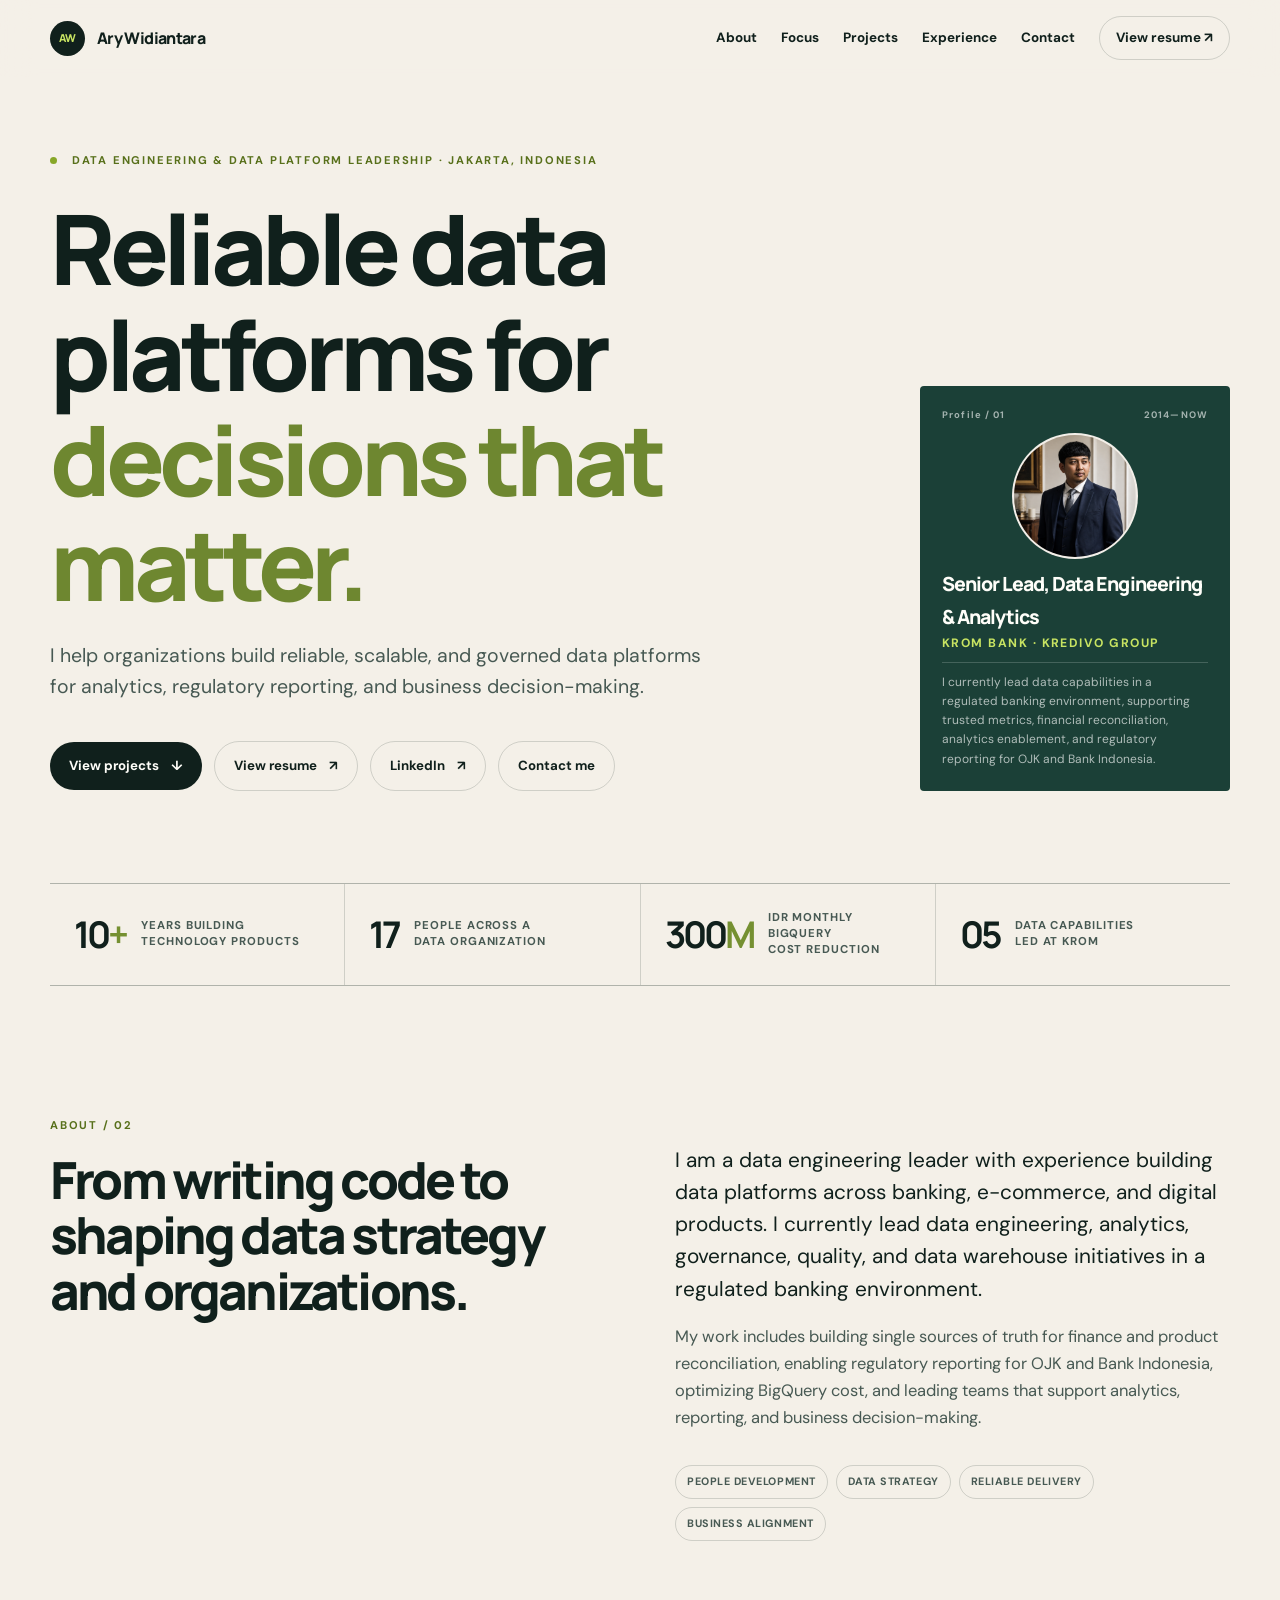
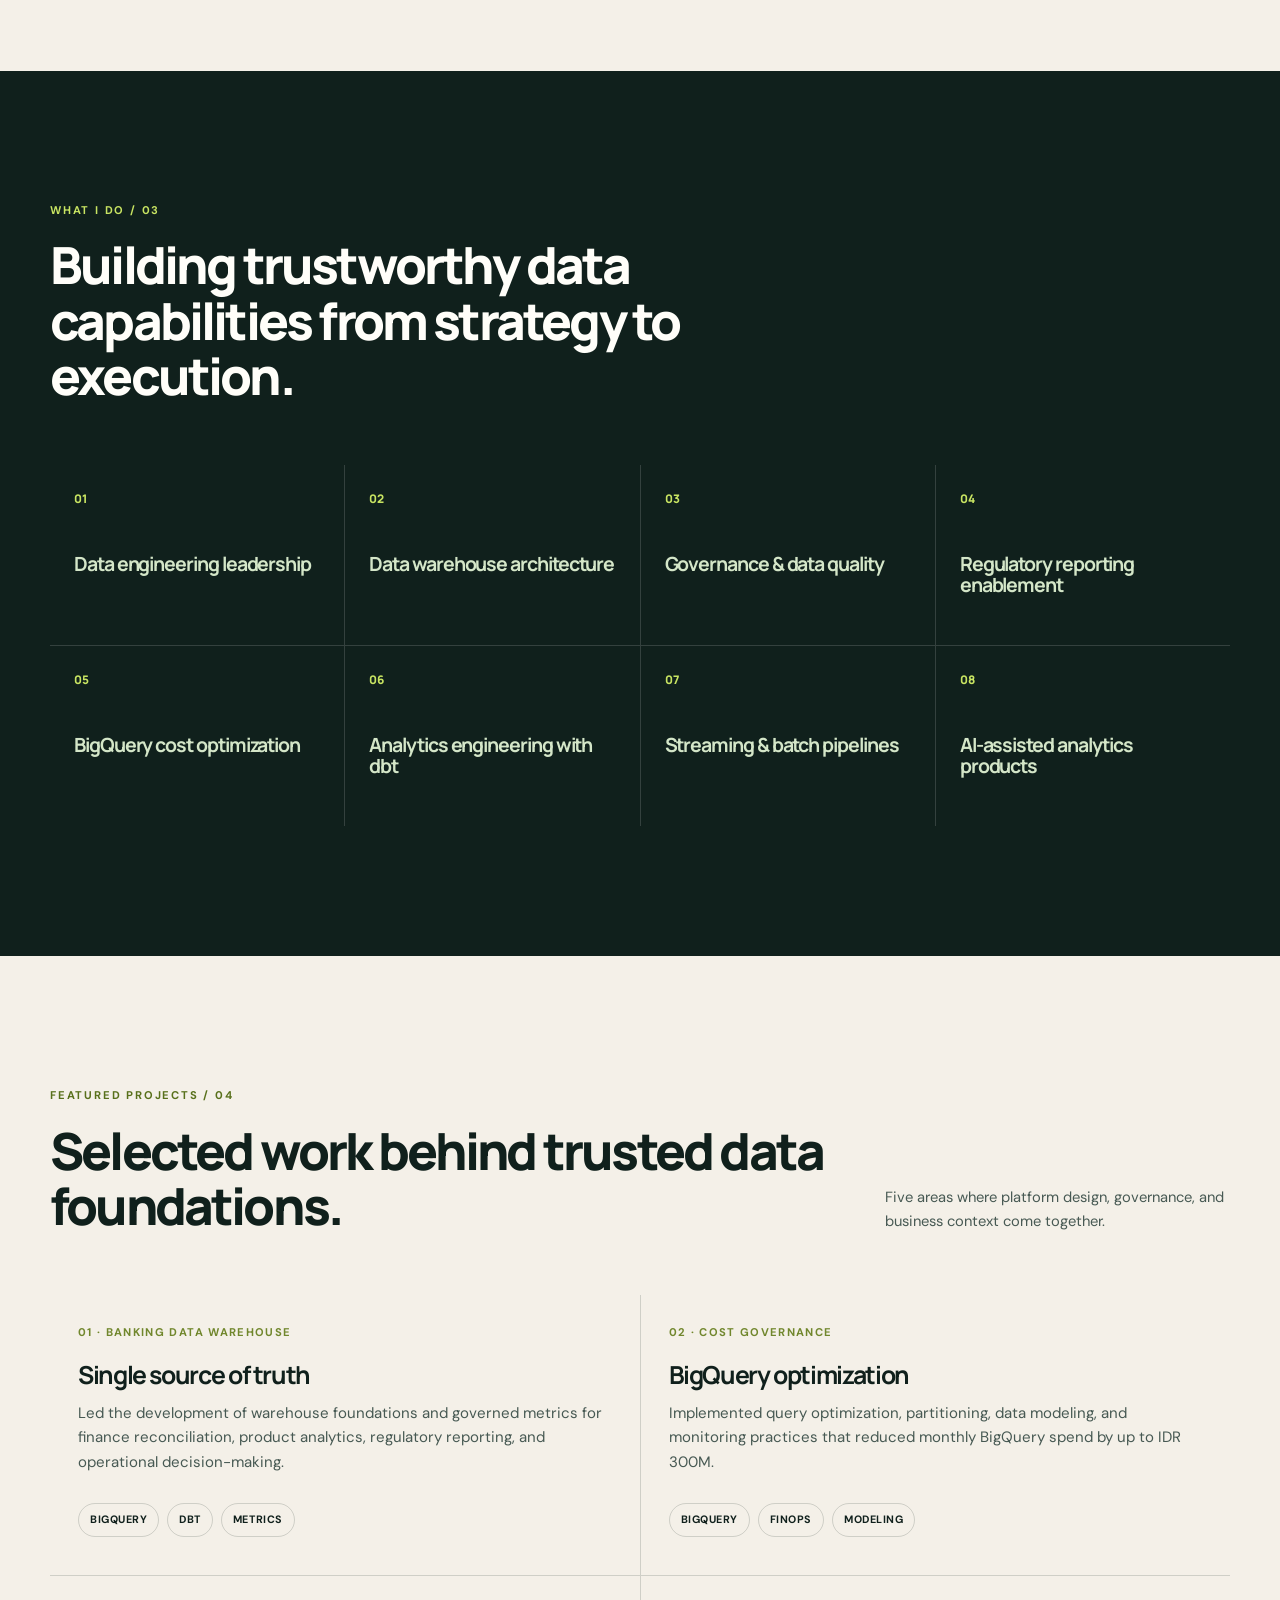
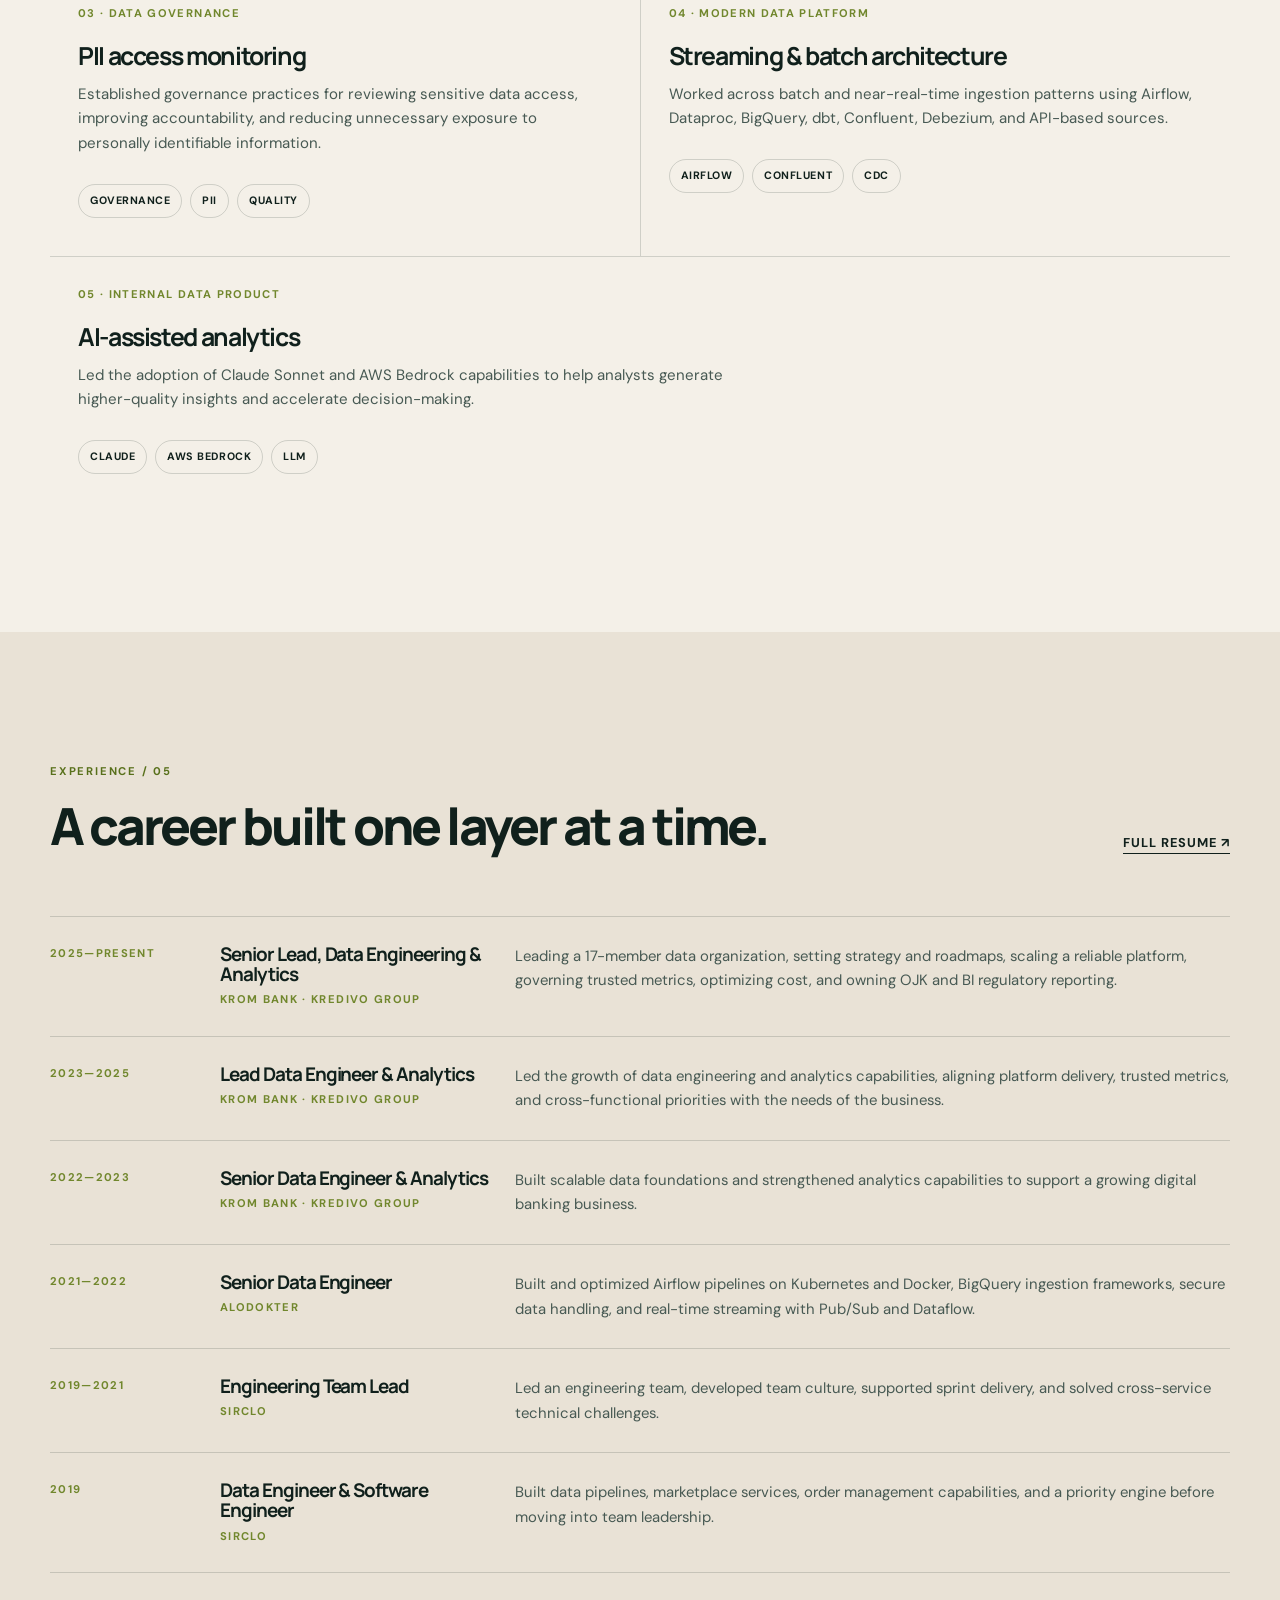
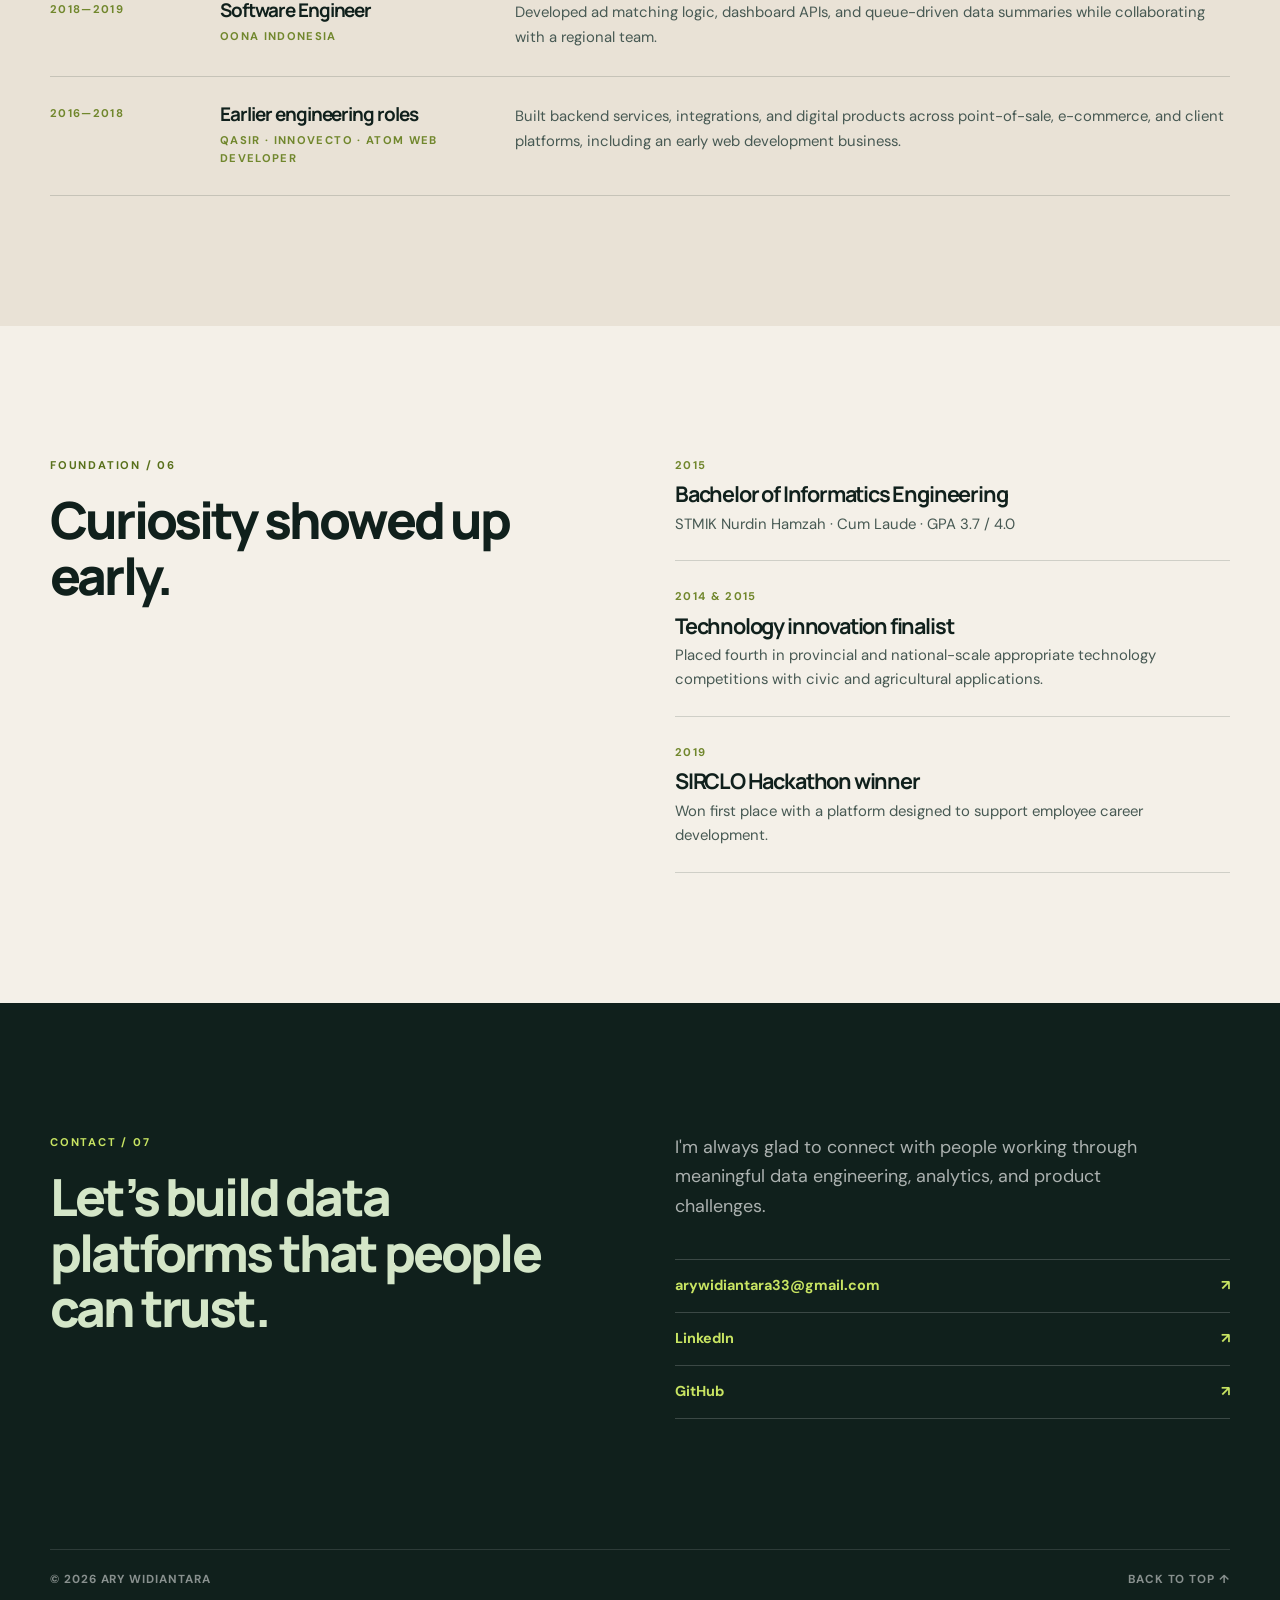
==== commit 522581b7: "update wording" ====
--- a/index.html
+++ b/index.html
@@ -35,7 +35,7 @@
       "name": "Ary Widiantara",
       "url": "https://arywidiantara.github.io/",
       "image": "https://arywidiantara.github.io/assets/img/ary.png",
-      "jobTitle": "Senior Lead Data Engineer & Analytics",
+      "jobTitle": "Senior Lead, Data Engineering & Analytics",
       "description": "Senior data engineering and analytics leader with experience building data organizations, scalable platforms, governed metrics, and LLM-driven analytics capabilities.",
       "sameAs": [
         "https://www.linkedin.com/in/arywidiantara",
@@ -122,11 +122,11 @@
             <img src="assets/img/ary.png" alt="Portrait of Ary Widiantara">
           </div>
           <div>
-            <p class="profile-role">Senior Lead Data Engineer &amp; Analytics</p>
+            <p class="profile-role">Senior Lead, Data Engineering &amp; Analytics</p>
             <p class="profile-company">KROM BANK &middot; KREDIVO GROUP</p>
           </div>
           <div class="profile-line"></div>
-          <p class="profile-note">Leading data engineering, analytics, governance, quality, and product capabilities for a growing digital bank.</p>
+          <p class="profile-note">I currently lead data capabilities in a regulated banking environment, supporting trusted metrics, financial reconciliation, analytics enablement, and regulatory reporting for OJK and Bank Indonesia.</p>
         </aside>
       </div>
       <div class="container hero-metrics reveal" aria-label="Career highlights">
@@ -231,7 +231,7 @@
         <div class="career-list">
           <article class="career-item reveal">
             <p class="career-period">2025&mdash;Present</p>
-            <div><h3>Senior Lead Data Engineer &amp; Analytics</h3><p class="career-company">Krom Bank &middot; Kredivo Group</p></div>
+            <div><h3>Senior Lead, Data Engineering &amp; Analytics</h3><p class="career-company">Krom Bank &middot; Kredivo Group</p></div>
             <p>Leading a 17-member data organization, setting strategy and roadmaps, scaling a reliable platform, governing trusted metrics, optimizing cost, and owning OJK and BI regulatory reporting.</p>
           </article>
           <article class="career-item reveal">
@@ -303,7 +303,7 @@
       <div class="container contact-grid">
         <div class="reveal">
           <p class="eyebrow">Contact / 07</p>
-          <h2>Let's build something that matters.</h2>
+          <h2>Let&rsquo;s build data platforms that people can trust.</h2>
         </div>
         <div class="contact-copy reveal">
           <p>I'm always glad to connect with people working through meaningful data engineering, analytics, and product challenges.</p>
